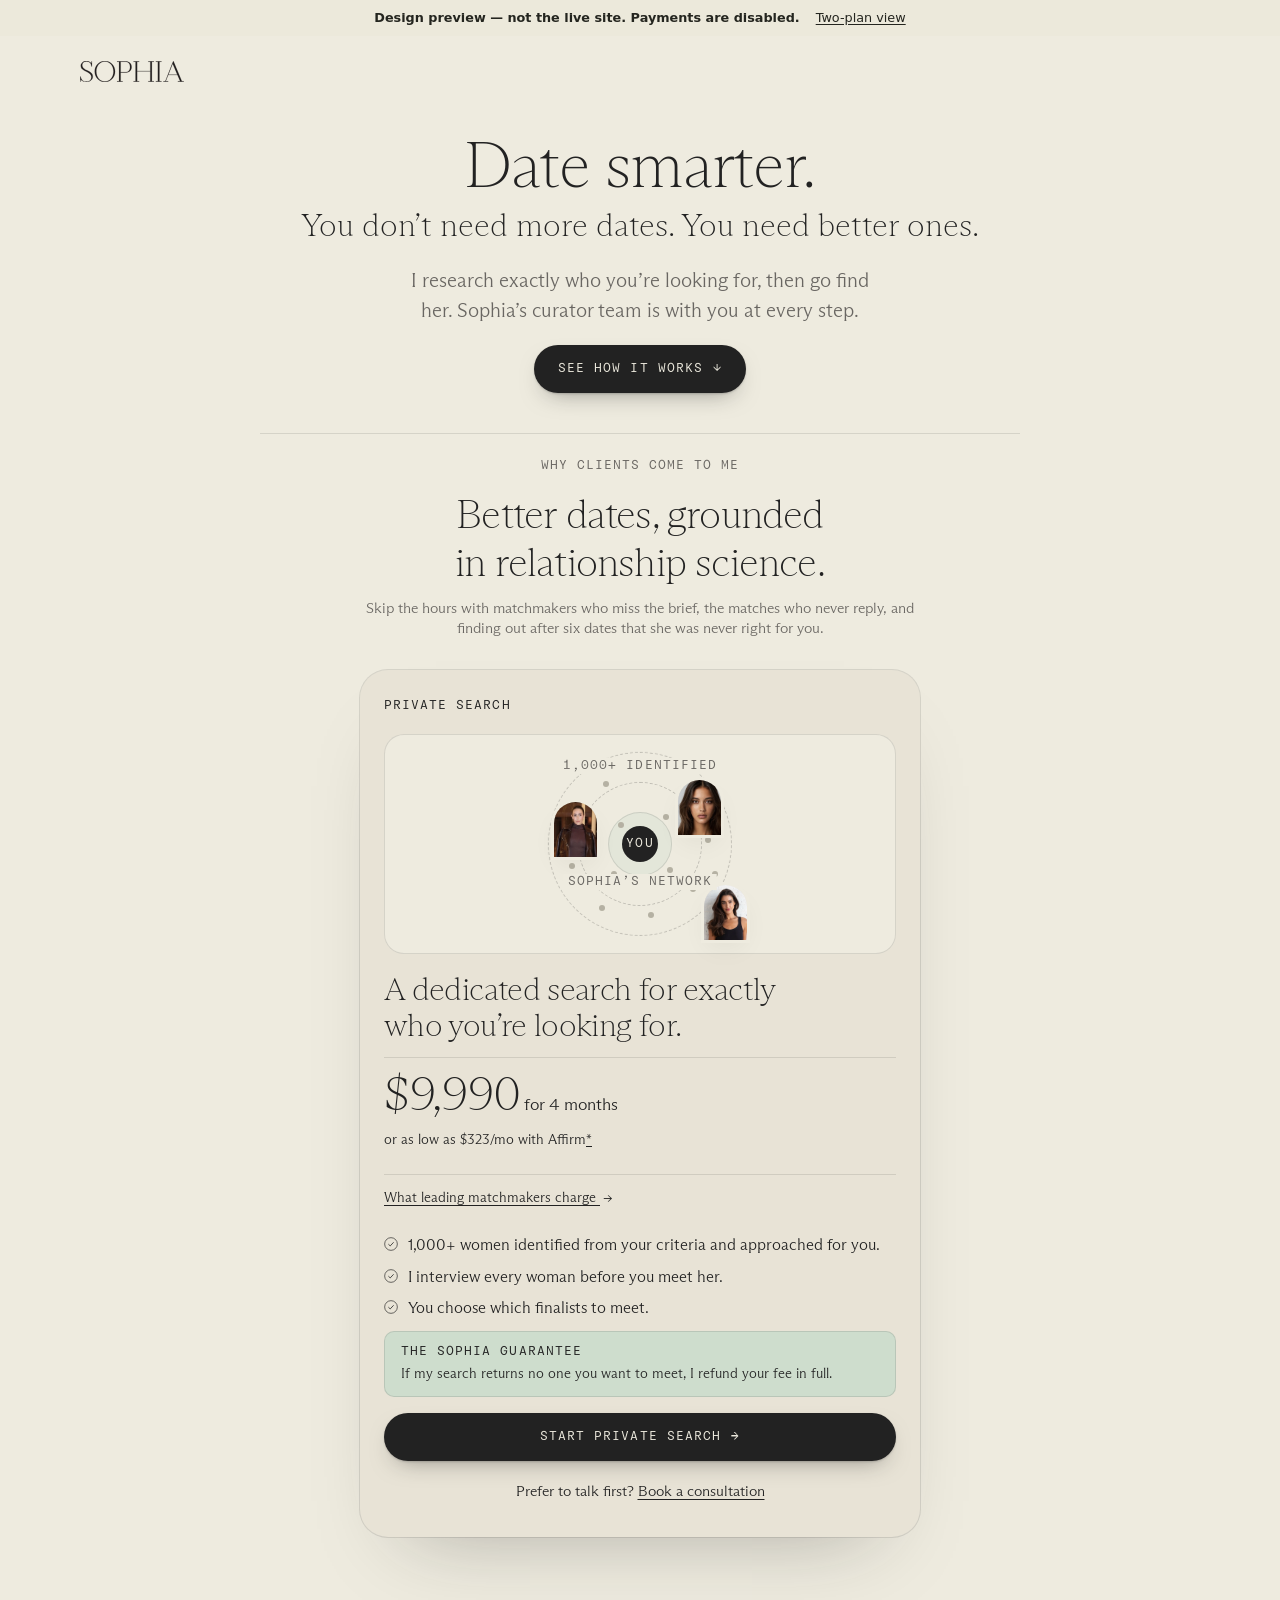
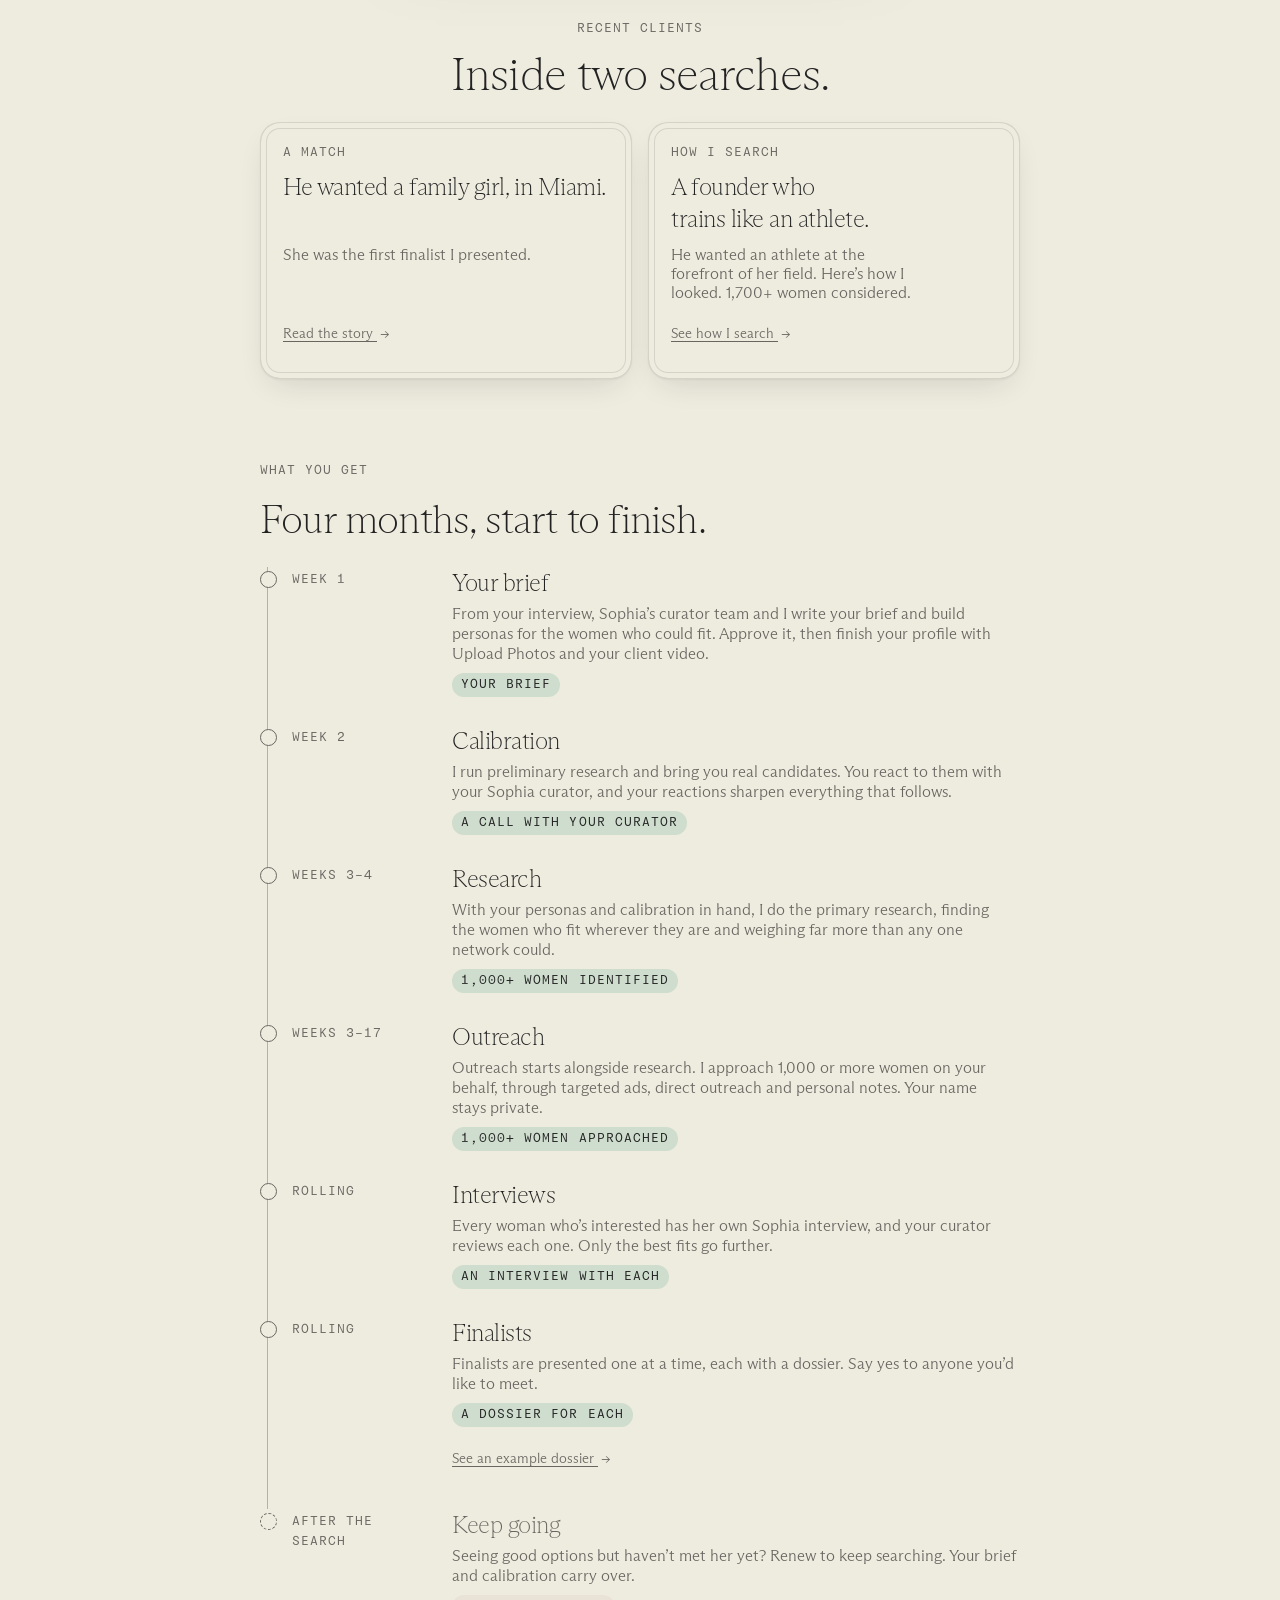
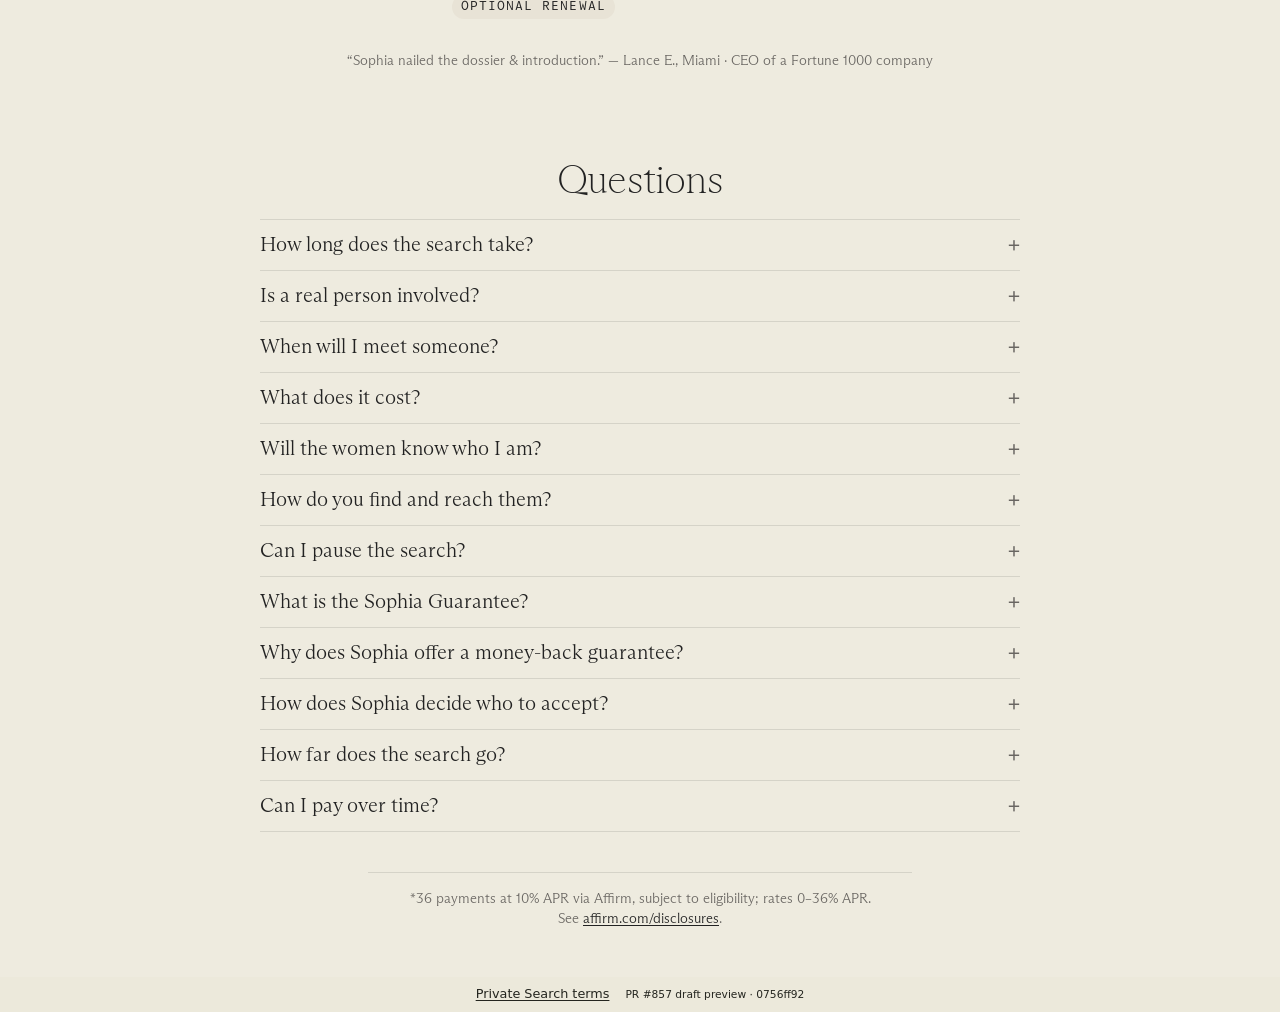
==== plans/index.html @ e88b47f6 "Update design preview to 0756ff92. Not the live site." ====
<!doctype html>
<html lang="en">
<head>
<meta charset="utf-8">
<meta name="viewport" content="width=device-width, initial-scale=1">
<meta name="robots" content="noindex, nofollow">
<title>Sophia Plans · Design Preview</title>
<link rel="icon" href="../assets/plans/sophia-wordmark.svg" type="image/svg+xml">
<link rel="stylesheet" href="../preview.css">
<script type="module" src="../preview.js"></script>
</head>
<body><div id="root" data-prefix="../" data-route="plans"><link rel="preload" as="image" href="../assets/plans/sophia-wordmark.svg" fetchPriority="high"/><link rel="preload" as="image" href="../assets/plans/overhaul/josephine.webp" imageSizes="56px"/><link rel="preload" as="image" href="../assets/plans/overhaul/kristina.webp" imageSizes="56px"/><link rel="preload" as="image" href="../assets/plans/overhaul/alyssa.webp" imageSizes="56px"/><aside class="preview-banner"><strong>Design preview — not the live site. Payments are disabled.</strong><a href="../two/">Two-plan view</a></aside><main class="Wt i  " data-plans-overhaul="true" data-plans-version="search_only_v1"><header class="Ke"><img alt="Sophia" width="104" height="21" src="../assets/plans/sophia-wordmark.svg" fetchPriority="high"/></header><section id="top" class="m"><h1>Date smarter.</h1><p class="Le">You don’t need more dates. You need better ones.</p><p class="Oe">I research exactly who you’re looking for, then go find her. Sophia’s curator team is with you at every step.</p><a class="I za" href="#how">See how it works<!-- --> <span aria-hidden="true">↓</span></a></section><section id="why" class="Ft" aria-labelledby="why-title"><p class="y">Why clients come to me</p><h2 id="why-title">Better dates, grounded in relationship science.</h2><p class="ka">Skip the hours with matchmakers who miss the brief, the matches who never reply, and finding out after six dates that she was never right for you.</p></section><section id="plans" class="Pe " aria-label="Plans"><div class="Fa"><article id="private-search" class="G Aa" aria-labelledby="search-heading"><div class="Ba"><p class="Xe" id="search-title">Private Search</p></div><div class="Ct Ve"><div class="Xi s" aria-hidden="true"><span class="Ji Wi"></span><span class="Ji ct"></span><span class="Ji Y"></span><span class="mt" style="left:74%;top:24%;--i:0"></span><span class="mt" style="left:86%;top:48%;--i:1"></span><span class="mt" style="left:78%;top:74%;--i:2"></span><span class="mt" style="left:56%;top:88%;--i:3"></span><span class="mt" style="left:30%;top:84%;--i:4"></span><span class="mt" style="left:14%;top:62%;--i:5"></span><span class="mt" style="left:16%;top:34%;--i:6"></span><span class="mt" style="left:32%;top:18%;--i:7"></span><span class="mt" style="left:64%;top:36%;--i:8"></span><span class="mt" style="left:66%;top:64%;--i:9"></span><span class="mt" style="left:36%;top:66%;--i:10"></span><span class="mt" style="left:40%;top:40%;--i:11"></span><span class="mt" style="left:92%;top:30%;--i:12"></span><span class="mt" style="left:8%;top:46%;--i:13"></span><span class="mt" style="left:90%;top:66%;--i:14"></span><span class="ee ft Yi"><img loading="eager" alt="" sizes="56px" style="position:absolute;inset:0;width:100%;height:100%;color:transparent" src="../assets/plans/overhaul/josephine.webp"/></span><span class="ee ft Ii"><img loading="eager" alt="" sizes="56px" style="position:absolute;inset:0;width:100%;height:100%;color:transparent" src="../assets/plans/overhaul/kristina.webp"/></span><span class="ee ft Ki"><img loading="eager" alt="" sizes="56px" style="position:absolute;inset:0;width:100%;height:100%;color:transparent" src="../assets/plans/overhaul/alyssa.webp"/></span><span class="te">You</span><span class="_t Li">Sophia’s network</span><span class="_t Oi">1,000<!-- -->+ identified</span></div></div><h2 id="search-heading" class="Ze">A dedicated search for exactly who you’re looking for.</h2><div class="R"><p><b>$9,990</b> <span>for <!-- -->4<!-- --> months</span></p><p class="Q">or as low as <!-- -->$323<!-- -->/mo with Affirm<a href="#financing-footnote" aria-label="Financing disclosure">*</a></p></div><button type="button" class="O" aria-haspopup="dialog">What leading matchmakers charge<!-- --> <span aria-hidden="true">→</span></button><ul class="M"><li><svg class="fi " viewBox="0 0 16 16" aria-hidden="true"><circle cx="8" cy="8" r="7.25" fill="none" stroke="currentColor" stroke-width="0.75"></circle><path d="M5 8.2 7.1 10.2 11 6" fill="none" stroke="currentColor" stroke-width="0.9"></path></svg><span>1,000<!-- -->+ women identified from your criteria and approached for you.</span></li><li><svg class="fi " viewBox="0 0 16 16" aria-hidden="true"><circle cx="8" cy="8" r="7.25" fill="none" stroke="currentColor" stroke-width="0.75"></circle><path d="M5 8.2 7.1 10.2 11 6" fill="none" stroke="currentColor" stroke-width="0.9"></path></svg><span>I interview every woman before you meet her.</span></li><li><svg class="fi " viewBox="0 0 16 16" aria-hidden="true"><circle cx="8" cy="8" r="7.25" fill="none" stroke="currentColor" stroke-width="0.75"></circle><path d="M5 8.2 7.1 10.2 11 6" fill="none" stroke="currentColor" stroke-width="0.9"></path></svg><span>You choose which finalists to meet.</span></li></ul><div class="Sa"><p class="Je">The Sophia Guarantee</p><p>If my search returns no one you want to meet, I refund your fee in full.</p></div><div class="Ta"><button id="private-search-buy" type="button" class="I">Start Private Search <span aria-hidden="true">→</span></button><button id="private-search-consultation" type="button" class="At">Prefer to talk first? <u>Book a consultation</u></button></div></article></div></section><section id="proof" class="w" aria-labelledby="proof-title"><p class="y">Recent clients</p><h2 id="proof-title">Inside two searches.</h2><div class="ei"><article class="z"><p class="y">A match</p><h3>He wanted a family girl, in Miami.</h3><p>She was the first finalist I presented.</p><button type="button" class="O" aria-haspopup="dialog">Read the story<!-- --> <span aria-hidden="true">→</span></button></article><article class="z"><p class="y">How I search</p><h3>A founder who trains like an athlete.</h3><p>He wanted an athlete at the forefront of her field. Here’s how I looked. 1,700+ women considered.</p><button type="button" class="O" aria-haspopup="dialog">See how I search<!-- --> <span aria-hidden="true">→</span></button></article></div></section><section id="how" class="ti" aria-labelledby="how-title"><p class="y">What you get</p><h2 id="how-title">Four months, start to finish.</h2><ol class="r" role="list"><li><span class="Ie">Week 1</span><div><h3>Your brief</h3><p>From your interview, Sophia’s curator team and I write your brief and build personas for the women who could fit. Approve it, then finish your profile with Upload Photos and your client video.</p><span class="Dt">Your brief</span></div></li><li><span class="Ie">Week 2</span><div><h3>Calibration</h3><p>I run preliminary research and bring you real candidates. You react to them with your Sophia curator, and your reactions sharpen everything that follows.</p><span class="Dt">A call with your curator</span></div></li><li><span class="Ie">Weeks 3–4</span><div><h3>Research</h3><p>With your personas and calibration in hand, I do the primary research, finding the women who fit wherever they are and weighing far more than any one network could.</p><span class="Dt">1,000+ women identified</span></div></li><li><span class="Ie">Weeks 3–17</span><div><h3>Outreach</h3><p>Outreach starts alongside research. I approach 1,000 or more women on your behalf, through targeted ads, direct outreach and personal notes. Your name stays private.</p><span class="Dt">1,000+ women approached</span></div></li><li><span class="Ie">Rolling</span><div><h3>Interviews</h3><p>Every woman who’s interested has her own Sophia interview, and your curator reviews each one. Only the best fits go further.</p><span class="Dt">An interview with each</span></div></li><li><span class="Ie">Rolling</span><div><h3>Finalists</h3><p>Finalists are presented one at a time, each with a dossier. Say yes to anyone you’d like to meet.</p><span class="Dt">A dossier for each</span><button type="button" class="O Ma" aria-haspopup="dialog">See an example dossier<!-- --> <span aria-hidden="true">→</span></button></div></li><li class="St"><span class="Ie">After the search</span><div><h3>Keep going</h3><p>Seeing good options but haven’t met her yet? Renew to keep searching. Your brief and calibration carry over.</p><span class="Dt">Optional renewal</span></div></li></ol></section><p class="Ga">“Sophia nailed the dossier &amp; introduction.” — Lance E., Miami · CEO of a Fortune 1000 company</p><section class="Bt" aria-labelledby="faq-title"><h2 id="faq-title">Questions</h2><div><details class="f"><summary>How long does the search take?</summary><p>Four months from the day you’re charged. Outreach starts in your third week. Seeing good options when it ends? Renew to keep searching.</p></details><details class="f"><summary>Is a real person involved?</summary><p>Yes. Sophia’s curator team reviews your interview, shapes your brief with you and meets you to calibrate. I do the research and outreach, and your curator reviews every woman before she reaches you.</p></details><details class="f"><summary>When will I meet someone?</summary><p>As soon as a woman says yes and passes my interview. I won’t promise a date, but I will promise the work: 1,000 or more women approached on your behalf.</p></details><details class="f"><summary>What does it cost?</summary><p>$9,990 for four months, once. No subscription. Or pay over time with Affirm, as low as $323/mo.*</p></details><details class="f"><summary>Will the women know who I am?</summary><p>Not at first. I describe you without your name, and share your profile only with women I’ve interviewed.</p></details><details class="f"><summary>How do you find and reach them?</summary><p>I identify 1,000+ women who fit your brief, wherever they are, then reach them through targeted ads, direct outreach and personal notes. Your name stays private during outreach.</p></details><details class="f"><summary>Can I pause the search?</summary><p>Yes, once, for up to four weeks after outreach begins, say if you start seeing someone I’ve presented. Your clock stops, and the search resumes when the pause ends, or sooner if you ask, so the women I’ve found don’t go cold.</p></details><details class="f"><summary>What is the Sophia Guarantee?</summary><p>If my search returns no one you want to meet, I refund your fee in full. It’s decided when the search ends.</p></details><details class="f"><summary>Why does Sophia offer a money-back guarantee?</summary><p>I’m not aware of another matchmaker that offers one. I want my incentives to match yours, so I’m betting on my own work.</p></details><details class="f"><summary>How does Sophia decide who to accept?</summary><p>Sophia’s membership team accepts you when they believe I can succeed for you. With the guarantee, I’m betting on it. If your search looks harder than four months allows, I may ask for a consultation to revise the scope: more time and budget, or relaxing a few filters once you’ve seen the tradeoffs.</p></details><details class="f"><summary>How far does the search go?</summary><p>As far as it takes. For one client, a founder who trains like an athlete, I considered more than 1,700 women against his brief.</p></details><details class="f"><summary>Can I pay over time?</summary><p>Yes. As low as $323/mo with Affirm, subject to approval.* You’ll see your options at checkout.</p></details></div></section><p id="financing-footnote" class="q">*<!-- -->36 payments at 10% APR via Affirm, subject to eligibility; rates 0–36% APR. See<!-- --> <a href="https://www.affirm.com/disclosures" target="_blank" rel="noopener">affirm.com/disclosures</a>.</p></main><footer class="preview-footer"><a href="../terms/#private-search">Private Search terms</a><small>PR #857 draft preview · <!-- -->0756ff92</small></footer></div></body>
</html>
---- preview.css ----
.Wt{--paper: #eeebdf;--black: #222222;--stone: #e8e3d6;--gravel: #b5b1a3;--graphite: #696662;--clay: #e3d6d3;--jade: #ceddcd;--marble: #d6dbe0;--plans-label-size: var(--text-caption-md-size);--plans-label-tracking: .08em;--card: var(--stone);--hair: color-mix(in srgb, var(--black) 12%, transparent);--hair-strong: color-mix(in srgb, var(--black) 22%, transparent);--positive: var(--black);--display: "ABC Arizona Text Sophia", "Cormorant Garamond Sophia", Georgia, serif;--body: "ABC Arizona Flare Sophia", "Cormorant Garamond Sophia", Georgia, serif;--mono: "Hypertext Mono Sophia", "Courier New", monospace;--ease: cubic-bezier(.22, 1, .36, 1);--lift: 0 1px 2px color-mix(in srgb, var(--black) 5%, transparent), 0 12px 32px -12px color-mix(in srgb, var(--black) 16%, transparent)}.mi,.Yt,.it,.It,.Kt,.at,.Lt,.rt,.J,.Ot,.Pt,.Qt,.l,.Vt,.Zt,._t,.te,.ot span,.D i,.S i{font-size:var(--plans-label-size);font-family:var(--mono);font-weight:400;text-transform:uppercase;letter-spacing:var(--plans-label-tracking)}.fi{width:14px;height:14px;flex:none}.ee{position:relative;display:block;overflow:hidden;background:var(--stone)}.ee img{object-fit:cover;object-position:50% 30%}.bi{display:flex;justify-content:center}.ie{width:64px;height:84px;border-radius:999px 999px 6px 6px;margin-left:-10px;box-shadow:0 0 0 3px var(--paper)}.ie:first-child{margin-left:0}.Yt{display:inline-flex;align-items:center;gap:6px;line-height:1;padding:6px 10px 6px 8px;border-radius:999px;color:var(--positive);background:var(--paper);box-shadow:0 0 0 1px var(--hair-strong);white-space:nowrap}.vi{margin:0}.ui{display:flex;align-items:baseline;justify-content:space-between;gap:12px;margin-bottom:16px}.it{color:var(--black);display:inline-flex;align-items:center;gap:8px}.it:before{content:"";width:6px;height:6px;border-radius:50%;background:var(--positive)}.It{color:var(--graphite)}.ae{display:grid;grid-template-columns:repeat(3,1fr);gap:12px}.yi{position:relative;text-align:center}.wi{width:100%;aspect-ratio:3 / 4;border-radius:999px 999px 8px 8px}.zi{position:relative;display:block}.re{position:absolute;left:50%;transform:translate(-50%);bottom:10px}.nt{font-family:var(--display);font-weight:200;font-size:17px;margin-top:12px}.Kt{color:var(--graphite);margin-top:4px}.oe .nt{font-size:15px;margin-top:10px}.oe .ae{gap:10px}.D{position:relative;width:var(--size);height:var(--size);flex:none;display:grid;place-items:center}.D svg{position:absolute;inset:0;transform:rotate(-90deg)}.ki{fill:none;stroke:var(--hair);stroke-width:1.5;stroke-dasharray:2 3}.Ui{fill:none;stroke:var(--black);stroke-width:1.5;stroke-linecap:round}.D b{font-family:var(--display);font-weight:300;font-size:15px;line-height:1}.D i{position:absolute;top:100%;margin-top:6px;font-style:normal;color:var(--black);white-space:nowrap}.ne{display:grid;grid-template-columns:20px 56px 1fr auto;align-items:center;gap:14px;padding:12px 16px 12px 12px;border-radius:14px;background:var(--card);box-shadow:0 0 0 1px var(--hair);transition:box-shadow .3s var(--ease),transform .3s var(--ease)}.Fi{box-shadow:0 0 0 1px var(--black),var(--lift)}.Ci{opacity:.5}.at{color:var(--black)}.pe{width:56px;height:70px;border-radius:999px 999px 6px 6px}.Ai{min-width:0}.Bi{font-family:var(--display);font-weight:300;font-size:17px;line-height:1.2}.Di{font-size:var(--text-body-size);color:var(--black);margin-top:2px;white-space:nowrap;overflow:hidden;text-overflow:ellipsis}.pt{display:flex;flex-wrap:wrap;gap:6px;margin-top:8px}.pt span{font-family:var(--mono);font-size:var(--plans-label-size);text-transform:uppercase;letter-spacing:var(--plans-label-tracking);padding:4px 8px;border-radius:999px;background:var(--jade);color:var(--black)}.le{background:var(--card);border-radius:20px;padding:24px;box-shadow:0 0 0 1px var(--hair),var(--lift);text-align:left}.lt{display:grid;grid-template-columns:88px 1fr auto;gap:18px;align-items:center;padding-bottom:20px;border-bottom:1px solid var(--hair)}.st{width:88px;height:112px;border-radius:999px 999px 8px 8px}.Lt{color:var(--black)}.se{font-family:var(--display);font-weight:200;font-size:28px;line-height:1.1;margin-top:6px}.Si{font-size:var(--text-body-size);color:var(--black);margin-top:4px}.Ot{margin-top:10px}.S{width:96px;height:96px;border-radius:50%;border:1px dashed var(--hair-strong);display:grid;place-items:center;text-align:center;padding:10px}.S i{font-style:normal;line-height:1.4}.h{display:grid;grid-template-columns:repeat(3,1fr);gap:20px;padding-top:20px}.rt{color:var(--black);display:flex;align-items:center;gap:8px;margin-bottom:12px}.rt span{width:7px;height:7px;border-radius:50%;flex:none}.Ti{background:var(--positive)}.ji{background:var(--graphite)}.Ei{border:1px solid var(--graphite)}.h ul{display:grid;gap:12px}.h li{font-size:var(--text-body-size);line-height:1.45;color:var(--black)}.h li b{display:block;font-weight:400;color:var(--black)}.xe{display:flex;align-items:center;justify-content:space-between;gap:16px;margin-top:20px;padding-top:20px;border-top:1px solid var(--hair)}.ot{font-family:var(--display);font-weight:300;font-size:17px;line-height:1.35}.ot span{display:block;color:var(--black);margin-bottom:4px}.J{flex:none;padding:14px 20px;border-radius:999px;background:var(--black);color:var(--paper)}.J em{font-style:normal;opacity:.7}.b{padding:20px;box-shadow:0 0 0 1px var(--hair)}.b .lt{grid-template-columns:64px 1fr auto;gap:14px;padding-bottom:16px}.b .st{width:64px;height:82px}.b .se{font-size:22px}.b .S{width:88px;height:88px}.b .h{gap:14px;padding-top:16px}.Mi{margin:0;border-radius:24px;background:var(--stone);overflow:hidden;box-shadow:0 0 0 1px var(--hair),0 30px 60px -30px color-mix(in srgb,var(--black) 30%,transparent)}.xt{display:grid;grid-template-columns:auto 1fr auto;align-items:baseline;gap:16px;padding:18px 24px;border-bottom:1px solid var(--hair);background:var(--paper)}.Pt{font-family:var(--display);font-weight:300;font-size:20px;text-transform:none;letter-spacing:-.01em}.Qt{color:var(--graphite)}.l{display:flex;gap:16px;color:var(--graphite)}.l span+span:before{content:"\b7";margin-right:16px}.dt{position:relative;display:grid;grid-template-columns:minmax(0,.95fr) minmax(0,1.25fr);gap:48px;padding:28px}.Gi{display:grid;gap:10px;align-content:start}.gt{display:block;width:100%;text-align:left;font:inherit;color:inherit;background:none;border:0;padding:0;cursor:pointer;border-radius:14px}.gt:hover>div:not([class*=chemActive]){box-shadow:0 0 0 1px var(--hair-strong);transform:translate(2px)}.gt:focus-visible{outline:2px solid var(--black);outline-offset:2px}.T{position:relative;animation:W .5s var(--ease) both}.T:before{content:"";position:absolute;top:-28px;bottom:-28px;left:-24px;width:1px;background:linear-gradient(transparent,var(--hair-strong) 10%,var(--hair-strong) 90%,transparent);box-shadow:-12px 0 28px 2px color-mix(in srgb,var(--black) 5%,transparent)}@keyframes W{0%{opacity:0;transform:translate(10px)}}.Ri{display:inline-block;margin-top:10px;font-family:var(--mono);font-size:var(--plans-label-size);text-transform:uppercase;letter-spacing:var(--plans-label-tracking);padding:6px 10px;border-radius:999px;box-shadow:0 0 0 1px var(--hair-strong)}.ht{display:none}.qi{font-size:var(--text-body-size);color:var(--black);padding:6px 4px 0}.T{display:grid;gap:16px;align-content:start}.Ni{display:flex;align-items:center;gap:16px;flex-wrap:wrap}.Vt{padding:14px 20px;border-radius:999px;background:var(--black);color:var(--paper)}.Hi{font-size:var(--text-body-size);color:var(--black)}.Xi{position:relative;width:100%;aspect-ratio:1;max-width:360px;margin:0 auto}.Ji{position:absolute;border-radius:50%;border:1px dashed var(--hair-strong);left:50%;top:50%;transform:translate(-50%,-50%)}.Wi{width:34%;height:34%;background:color-mix(in srgb,var(--jade) 35%,transparent);border-style:solid;border-color:var(--hair)}.ct{width:66%;height:66%}.Y{width:98%;height:98%}.mt{position:absolute;width:6px;height:6px;margin:-3px 0 0 -3px;border-radius:50%;background:var(--gravel)}.ft{position:absolute;width:min(23%,44px);height:auto;aspect-ratio:44 / 56;border-radius:999px 999px 6px 6px;box-shadow:0 0 0 3px var(--paper),var(--lift)}.Yi{left:70%;top:16%}.Ii{left:4%;top:28%}.Ki{left:84%;top:72%}.te{position:absolute;left:50%;top:50%;transform:translate(-50%,-50%);width:clamp(36px,15%,56px);aspect-ratio:1;border-radius:50%;display:grid;place-items:center;background:var(--black);color:var(--paper)}._t{position:absolute;color:var(--graphite);left:50%;transform:translate(-50%);white-space:nowrap}.Li{top:66%;background:var(--paper);padding:0 4px}.Oi{top:calc(1% + 6px);background:var(--paper);padding:0 6px}.s .ct,.s .Y{animation:de 1.6s var(--ease) both}.s .Y{animation-delay:.3s}.s .mt{animation:bt .6s var(--ease) both;animation-delay:calc(.5s + var(--i) * 70ms)}.s .ft{animation:bt .8s var(--ease) both;animation-delay:1.8s}@keyframes de{0%{opacity:0;transform:translate(-50%,-50%) scale(.6)}}@keyframes bt{0%{opacity:0;transform:scale(.2)}}.c{display:grid;grid-template-columns:repeat(4,1fr);gap:24px;position:relative}.c:before{content:"";position:absolute;left:6px;right:0;top:6px;border-top:1px dashed var(--hair-strong)}.c li{position:relative}.vt{display:block;width:13px;height:13px;border-radius:50%;background:var(--paper);box-shadow:inset 0 0 0 1px var(--black);margin-bottom:20px;position:relative}.c li:last-child .vt{background:var(--positive);box-shadow:0 0 0 4px var(--jade)}.Zt{color:var(--graphite)}.c h4{font-family:var(--display);font-weight:200;font-size:24px;margin:8px 0;letter-spacing:-.01em}.Pi{font-size:15px;line-height:1.5;color:var(--graphite)}@container Qi (max-width: 540px){.dt{grid-template-columns:1fr;padding:16px;gap:20px}.T{display:none}.ht{display:grid;gap:14px;margin:10px 0 8px;animation:W .5s var(--ease) both}.xt{grid-template-columns:1fr auto;padding:16px}.l{grid-column:1 / -1;flex-wrap:wrap;gap:4px 12px}.l span+span:before{margin-right:12px}.h{grid-template-columns:1fr;gap:18px}}@media(max-width:900px){.dt{grid-template-columns:1fr;padding:16px;gap:20px}.T{display:none}.ht{display:grid;gap:14px;margin:10px 0 8px;animation:W .5s var(--ease) both}.xt{grid-template-columns:1fr auto;padding:16px}.l{grid-column:1 / -1;flex-wrap:wrap;gap:4px 12px}.l span+span:before{margin-right:12px}.h{grid-template-columns:1fr;gap:18px}.c{grid-template-columns:1fr;gap:28px;padding-left:32px}.c:before{inset:6px auto 0 6px;border-top:0;border-left:1px dashed var(--hair-strong)}.vt{position:absolute;left:-32px;top:0;margin:0}}@media(max-width:600px){.Wt{--plans-label-size: var(--text-caption-size)}}@media(max-width:480px){.le{padding:18px}.lt{grid-template-columns:72px 1fr}.st{width:72px;height:92px}.S{display:none}.xe{flex-direction:column;align-items:stretch;text-align:left}.J{text-align:center}.ne{grid-template-columns:48px 1fr auto;gap:12px;padding:10px 12px 10px 10px}.at{display:none}.pe{width:48px;height:60px}.nt{font-size:var(--text-body-size)}.re{padding:5px 6px;bottom:8px}.pt span+span{display:none}.l span+span:before{content:none}.l{gap:4px 14px}}@media(prefers-reduced-motion:reduce){.s .ct,.s .Y,.s .mt,.s .ft{animation:none}}.g{position:fixed;inset:0;z-index:80;background:var(--paper);color:var(--black);font-family:var(--body);font-weight:300;-webkit-font-smoothing:antialiased;display:grid;grid-template-rows:auto 1fr auto;overflow:hidden;animation:ge .5s var(--ease) both}.g:before{content:"";position:absolute;inset:0;pointer-events:none;background:radial-gradient(ellipse 70% 60% at 50% 45%,var(--paper),transparent 70%)}.g :where(h2,p){margin:0}.g :where(ol,ul){margin:0;padding:0;list-style:none}.g :where(button){font:inherit;color:inherit;background:none;border:0;padding:0;cursor:pointer}.g button:focus-visible{outline:2px solid var(--black);outline-offset:3px}.Vi{animation:he .6s var(--ease) both}@keyframes ge{0%{opacity:0}}@keyframes he{to{opacity:0;transform:scale(1.02)}}.ce,.me,.fe,.ut b,.v i,.yt,.be,.ve,.wt b,.t span,.ue,.x b,.ye,.j button,.we{font-family:var(--mono);font-weight:400;text-transform:uppercase;letter-spacing:.06em}.ze{position:relative;z-index:3;padding:20px 32px 0;max-width:1200px;width:100%;margin:0 auto}.Zi{display:grid;grid-template-columns:repeat(9,1fr);gap:6px}.ke{height:2px;background:var(--hair);border-radius:2px;overflow:hidden}.ke i{display:block;height:100%;width:0;background:var(--black)}._i{width:100%!important}.ta{animation:Ue var(--d) linear both;animation-play-state:var(--state)}@keyframes Ue{to{width:100%}}.ea{display:flex;justify-content:space-between;align-items:center;margin-top:16px}.me{font-size:10px;color:var(--graphite)}.ia{display:flex;gap:8px;align-items:center}.we{width:44px;height:44px;border-radius:50%;font-size:9px;box-shadow:0 0 0 1px var(--hair)}.fe{font-size:10px;height:44px;padding:0 16px;border-radius:999px;background:var(--stone);box-shadow:inset 0 0 0 1px var(--paper),0 0 0 1px var(--hair)}.aa{position:absolute;top:96px;bottom:120px;width:22%;z-index:1}.ra{left:0}.oa{right:0}.zt{position:relative;z-index:2;display:flex;flex-direction:column;align-items:center;justify-content:center;gap:32px;padding:16px 32px;min-height:0;pointer-events:none;animation:n .7s var(--ease) both}.zt button{pointer-events:auto}@keyframes n{0%{opacity:0;transform:translateY(12px)}}.u{text-align:center;max-width:860px}.u h2{text-wrap:balance;font-family:var(--display);font-weight:200;font-size:52px;line-height:1.06;letter-spacing:-.02em}.u h2 small{font-size:.45em;color:var(--graphite);letter-spacing:0}.ce{font-size:11px;color:var(--graphite);margin-bottom:16px!important}.ut{position:relative;z-index:2;text-align:center;max-width:760px;margin:0 auto 40px!important;padding:0 32px;font-family:var(--display);font-weight:300;font-size:20px;line-height:1.45;color:var(--graphite);animation:n .7s var(--ease) .2s both}.na{display:flex;flex-direction:column;align-items:center;gap:28px}.Fe{width:200px;height:200px;object-fit:contain;animation:Ce 4s ease-in-out infinite}.pa{width:120px;height:120px}@keyframes Ce{50%{transform:scale(1.04)}}.la{position:relative;width:min(960px,100%)}.E{position:absolute;left:0;right:0;bottom:64px;height:120px;width:100%;overflow:visible}.E path{fill:none;stroke:var(--hair-strong);stroke-width:1;stroke-dasharray:4 5;vector-effect:non-scaling-stroke;animation:Ae 1.2s var(--ease) both;animation-delay:calc(.3s + var(--i) * .12s)}.E .sa{stroke:var(--positive);stroke-dasharray:none;animation:none}.E .xa{opacity:.25;animation:none}@keyframes Ae{0%{opacity:0}}.Be{display:grid;grid-template-columns:repeat(5,1fr);gap:20px;margin-bottom:128px}.da{text-align:center;animation:n .8s var(--ease) both;animation-delay:calc(var(--i) * 90ms);transition:opacity .6s var(--ease),filter .6s var(--ease)}.ga{opacity:.28;filter:grayscale(1)}.ha{position:relative;display:block}.ca{width:100%;aspect-ratio:3 / 4;border-radius:999px 999px 10px 10px;box-shadow:var(--lift)}.De{position:absolute;left:50%;bottom:12px;transform:translate(-50%);animation:Se .6s var(--ease) both;animation-delay:.3s}@keyframes Se{0%{opacity:0;transform:translate(-50%,8px) scale(.9)}}.yt{font-size:10px;color:var(--graphite);margin-top:10px!important}.v{position:absolute;left:50%;bottom:0;transform:translate(-50%);display:flex;align-items:center;gap:12px;padding:10px 20px 10px 10px;border-radius:999px;background:var(--card);box-shadow:0 0 0 1px var(--hair),var(--lift)}.Te{width:40px;height:40px;border-radius:50%;background:var(--black);color:var(--paper);display:grid;place-items:center;font-family:var(--display);font-size:18px}.v b{display:block;font-family:var(--display);font-weight:300;font-size:16px}.v i{display:block;font-style:normal;font-size:9px;color:var(--graphite);margin-top:2px}.je{width:min(820px,100%);animation:n .9s var(--ease) .2s both}.Ee{width:min(1040px,100%);animation:n .9s var(--ease) .2s both}.ma{width:min(460px,100%);background:var(--card);border-radius:24px;padding:20px;box-shadow:0 0 0 1px var(--hair),var(--lift);display:grid;gap:12px}.ve{display:flex;align-items:center;gap:10px;font-size:10px;color:var(--graphite);padding-bottom:12px;border-bottom:1px solid var(--hair)}.fa{width:32px;height:32px;border-radius:50%}.wt{font-size:16px;line-height:1.45;padding:12px 16px;border-radius:18px 18px 18px 6px;background:var(--stone);max-width:88%;animation:n .6s var(--ease) .5s both}.wt b{display:block;font-size:9px;color:var(--graphite);margin-bottom:4px}.ba{justify-self:end;border-radius:18px 18px 6px;background:var(--jade);animation-delay:1.6s}.be{font-size:10px;padding:8px 14px;border-radius:999px;box-shadow:0 0 0 1px var(--hair);color:var(--graphite)}.kt{display:flex;flex-direction:column;align-items:center;gap:36px}.kt .u h2{font-size:88px}.t{display:grid;grid-template-columns:repeat(3,220px);position:relative}.t:before{content:"";position:absolute;left:110px;right:110px;top:6px;border-top:1px dashed var(--hair-strong)}.t li{text-align:center;font-family:var(--display);font-weight:300;font-size:22px;position:relative;padding-top:28px;animation:n .6s var(--ease) both}.t li:nth-child(2){animation-delay:.4s}.t li:nth-child(3){animation-delay:.8s}.t li:before{content:"";position:absolute;left:50%;top:0;width:13px;height:13px;margin-left:-6px;border-radius:50%;background:var(--paper);box-shadow:inset 0 0 0 1px var(--black)}.t li:last-child:before{background:var(--positive);box-shadow:0 0 0 4px var(--jade)}.t span{display:block;font-size:10px;color:var(--graphite);margin-bottom:6px}.Me{font-family:var(--display);font-size:22px;padding:14px 24px;border-radius:999px;background:var(--jade);animation:n .6s var(--ease) 1.2s both}.ue{font-size:10px;color:var(--graphite)}.va{display:flex;flex-direction:column;align-items:center;gap:32px;width:min(980px,100%)}.Ge{display:grid;grid-template-columns:360px 1fr;gap:64px;align-items:center;width:100%}.Re{width:360px}.x{display:grid;gap:18px}.x li{display:grid;grid-template-columns:120px 1fr;align-items:baseline;gap:16px;padding-bottom:14px;border-bottom:1px solid var(--hair);animation:n .6s var(--ease) both;animation-delay:calc(.6s + var(--i) * .45s)}.x b{font-size:11px;font-weight:400}.x span{font-family:var(--display);font-size:22px}.x .ua{display:block;border:0;font-family:var(--mono);font-size:11px;text-transform:uppercase;letter-spacing:.06em;color:var(--graphite)}.j{display:flex;gap:12px}.j button{height:52px;padding:0 28px;border-radius:999px;font-size:11px;background:var(--black);color:var(--paper)}.j button+button{background:var(--stone);color:var(--black);box-shadow:inset 0 0 0 1px var(--paper),0 0 0 1px var(--hair-strong)}.ye{font-size:10px;color:var(--graphite)}.qe,.qe *{animation:none!important;transition:none!important}@media(max-width:900px){.ze{padding:14px 16px 0}.zt{padding:8px 16px;gap:20px;justify-content:center}.u h2{font-size:32px}.kt .u h2{font-size:60px}.ut{font-size:16px;margin-bottom:24px!important;padding:0 20px}.Be{grid-template-columns:repeat(5,1fr);gap:8px;margin-bottom:96px}.De{font-size:0;gap:0;padding:5px;bottom:6px}.yt{font-size:8px}.E{bottom:52px;height:80px}.v{padding:8px 14px 8px 8px}.Te{width:32px;height:32px;font-size:15px}.v b{font-size:14px}.Fe{width:140px;height:140px}.t{grid-template-columns:1fr;gap:20px}.t:before{display:none}.t li{padding-top:0;padding-left:0}.t li:before{display:none}.Me{font-size:17px;text-align:center;border-radius:18px}.Ge{grid-template-columns:1fr;gap:20px;justify-items:center}.Re{width:200px}.x{width:100%;gap:10px}.x li{grid-template-columns:96px 1fr;padding-bottom:8px}.x span{font-size:17px}.Ee{max-height:56vh;overflow:hidden;border-radius:24px;-webkit-mask-image:linear-gradient(var(--black) 80%,transparent);mask-image:linear-gradient(var(--black) 80%,transparent)}.je{max-height:58vh;overflow:hidden;-webkit-mask-image:linear-gradient(var(--black) 82%,transparent);mask-image:linear-gradient(var(--black) 82%,transparent)}.j{flex-direction:column;width:100%;max-width:320px}}@media(prefers-reduced-motion:reduce){.g *,.g{animation-duration:1ms!important}}.ya{animation:Ne .16s ease-out forwards}.wa{animation:He .16s ease-in forwards;pointer-events:none}@keyframes Ne{0%{opacity:0}to{opacity:1}}@keyframes He{0%{opacity:1}to{opacity:0}}.i{--max: 1120px;--gutter: 32px;--section-space: clamp(48px, 8vw, 84px);--section-title-size: var(--text-heading-lg-size);--section-title-line-height: var(--text-heading-lg-line-height);min-height:100vh;background:var(--paper);color:var(--black);font-family:var(--body);font-weight:300;-webkit-font-smoothing:antialiased;padding:0 var(--gutter) 48px}.i :where(h1,h2,h3,h4){font-family:var(--display);font-weight:200;letter-spacing:-.02em;margin:0;text-wrap:balance}.i :where(p,blockquote,.M li span){text-wrap:pretty}:where(.i) :where(p,figure,blockquote){margin:0}.i :where(button,a,summary):focus-visible{outline:2px solid var(--black);outline-offset:3px}:where(.i) :where(ol,ul){margin:0;padding:0;list-style:none}:where(.i) button{font:inherit;color:inherit;background:none;border:0;padding:0;cursor:pointer}.y,.Xe,.Je,.We,.I,.Ye,.Ut,.Ie{font-family:var(--mono);font-weight:400;text-transform:uppercase;font-size:var(--plans-label-size);letter-spacing:var(--plans-label-tracking)}.y{color:var(--graphite);margin-bottom:16px}.Ke{max-width:var(--max);margin:0 auto;height:72px;display:flex;align-items:center;justify-content:space-between}.Ut{display:inline-flex;align-items:center;gap:8px;padding:10px 16px;border-radius:999px;background:var(--stone);box-shadow:0 0 0 1px var(--hair);min-height:44px}.m{max-width:760px;margin:0 auto;padding:24px 0 40px;text-align:center}.m h1{font-size:64px;line-height:1.02}.m .Le{margin:8px auto 0;font:200 var(--text-heading-size)/var(--text-heading-line-height) var(--display);text-wrap:balance}.Oe{font-size:20px;line-height:1.5;color:var(--graphite);margin:20px auto 0;max-width:32em;text-wrap:balance}.m .za{width:auto;margin-top:20px;padding-inline:24px}.Ft{text-align:center;max-width:760px;margin:0 auto 32px;padding-top:24px;border-top:1px solid var(--hair)}.Ft h2{margin-inline:auto;max-width:28ch}.ka{max-width:64ch;margin:12px auto 0;color:var(--graphite);font-size:var(--text-body-size);line-height:var(--text-body-line-height)}.Ua{margin-bottom:14px;font-family:var(--display);font-size:var(--text-title-lg-size);line-height:var(--text-title-lg-line-height)}.Pe{max-width:var(--max);margin:0 auto}.Qe{display:grid;grid-template-columns:repeat(2,minmax(0,1fr));gap:24px}.Fa{max-width:560px;margin-inline:auto}.G{position:relative;display:flex;flex-direction:column;background:var(--card);border-radius:28px;padding:24px;box-shadow:0 0 0 1px var(--hair),0 40px 80px -48px color-mix(in srgb,var(--black) 35%,transparent)}.Ca .Aa{order:-1}.Ba{min-height:24px;display:flex;justify-content:space-between;align-items:center}.Xe{color:var(--black)}.Ct{margin:16px 0 18px;min-height:220px;border-radius:20px;background:var(--paper);padding:16px;box-shadow:inset 0 0 0 1px var(--hair);display:flex;flex-direction:column;justify-content:center}.Ct>figure{width:100%;max-width:340px;margin-inline:auto}.Ve>div{max-width:188px}.Ze{font-size:32px;line-height:1.12}._e{font-size:17px;line-height:1.5;margin-top:8px}.R{margin-top:14px;padding:12px 0;border-top:1px solid var(--hair);border-bottom:1px solid var(--hair)}.R>p:first-child{display:flex;flex-wrap:wrap;align-items:baseline;gap:4px}.R b{font-family:var(--display);font-weight:200;font-size:48px;line-height:1;letter-spacing:-.02em}.R>p:first-child span{font-size:17px}.We{margin-top:6px}.M{display:grid;gap:8px;margin-top:14px}.M li{display:grid;grid-template-columns:16px 1fr;gap:8px;font-size:16px;line-height:1.45}.M li svg{margin-top:4px;color:var(--positive)}.Da{margin-top:12px;font-size:var(--plans-support-size, var(--text-body-sm-size));line-height:var(--text-body-sm-line-height)}.Sa{margin-top:12px;padding:12px 16px;border:1px solid var(--hair);border-radius:10px;background:var(--jade);font-size:var(--plans-support-size, var(--text-body-sm-size));line-height:var(--text-body-sm-line-height)}.Je{margin-bottom:4px;line-height:var(--text-caption-line-height)}.Ta{margin-top:auto;padding-top:16px;display:grid;gap:8px;justify-items:center}.I{display:inline-flex;align-items:center;justify-content:center;gap:10px;width:100%;min-height:48px;padding:8px 16px;text-align:center;border-radius:999px;background:var(--black)!important;color:var(--paper)!important;text-decoration:none;transition:transform .4s var(--ease),box-shadow .4s var(--ease);box-shadow:0 1px 2px color-mix(in srgb,var(--black) 20%,transparent),0 10px 24px -12px color-mix(in srgb,var(--black) 50%,transparent)}.I:hover{transform:translateY(-1px)}.ja{background:var(--stone)!important;color:var(--black)!important;box-shadow:0 0 0 1px var(--hair-strong)}.Ye{color:var(--black);text-align:center;text-wrap:balance}.i .At{min-height:44px;padding-inline:8px;font-size:var(--text-body-size);color:var(--black)}.At u{color:var(--black);text-underline-offset:3px;text-decoration-thickness:1px}.K{width:100%;min-width:0}.L{container:Ea / inline-size;display:grid;grid-template-columns:minmax(0,1fr);gap:12px}.K .L>p{font-size:var(--plans-support-size, var(--text-body-sm-size));line-height:var(--text-body-sm-line-height)}.i .O{align-self:start;min-height:44px;min-width:44px;color:var(--graphite);font-size:var(--plans-support-size, var(--text-body-sm-size));text-align:left;text-decoration:underline;text-underline-offset:3px;text-decoration-thickness:1px}.i .G .O,.G .L>p,.G .K summary:after{color:var(--black)}.i .O:hover{color:var(--black)}.O span{display:inline-block;margin-inline-start:3px}.w,.ti,.Bt{max-width:760px;margin:var(--section-space) auto 0}.w{margin-top:max(var(--section-space),80px)}.Ft h2,.ti h2,.Bt h2{font-size:var(--section-title-size);line-height:var(--section-title-line-height)}.w{text-align:center}.w>.y{margin-bottom:12px}.w h2{font-size:46px;line-height:1.1;letter-spacing:-.02em}.Ma{display:block;width:fit-content;margin-top:10px}.ei{display:grid;align-items:stretch;grid-template-columns:repeat(auto-fit,minmax(min(100%,280px),1fr));gap:16px;margin-top:22px}.z{display:grid;grid-row:span 4;grid-template-rows:subgrid;row-gap:10px;padding:22px;text-align:start;border:1px solid var(--hair);border-radius:20px;background:var(--paper);box-shadow:inset 0 0 0 5px var(--paper),inset 0 0 0 6px var(--hair),var(--lift)}.z .y{margin:0}.Dt{display:inline-block;width:fit-content;padding:4px 9px;border-radius:999px;font:400 var(--plans-label-size)/var(--text-caption-line-height) var(--mono);text-transform:uppercase;letter-spacing:var(--plans-label-tracking)}.z h3,.r h3{font-size:var(--text-title-lg-size);line-height:var(--text-title-lg-line-height)}.z>p,.r p{color:var(--graphite)}.z>p:not(.y){text-wrap:balance}.r{margin-top:24px;padding-inline-start:7px}.r li{position:relative;display:grid;grid-template-columns:minmax(100px,1fr) minmax(0,4fr);gap:8px 18px;padding:0 0 28px 24px;border-inline-start:1px solid var(--gravel)}.r li:last-child{border-color:transparent;padding-bottom:0}.r li:before{content:"";position:absolute;inset-block-start:4px;inset-inline-start:-8px;width:15px;height:15px;border:1px solid var(--graphite);border-radius:50%;background:var(--paper)}.r .St:before{border-style:dashed}.St{color:var(--graphite)}.St .Dt{background:var(--stone);color:var(--black)}.Ie{padding-top:3px;line-height:var(--text-body-line-height);color:var(--graphite)}.r p{margin-top:5px;line-height:var(--text-body-line-height)}.Dt{margin-top:9px;background:var(--jade)}.Ga{max-width:760px;margin:32px auto 0;text-align:center;color:var(--graphite);font-size:var(--plans-support-size, var(--text-body-sm-size));line-height:var(--text-body-sm-line-height)}.Bt h2{text-align:center;margin-bottom:16px}.f{border-top:1px solid var(--hair)}.f:last-child{border-bottom:1px solid var(--hair)}.f summary{list-style:none;cursor:pointer;padding:12px 0;font-family:var(--display);font-weight:300;font-size:20px;display:flex;justify-content:space-between;align-items:baseline;gap:16px;min-height:44px;text-wrap:pretty}.K summary{font-size:var(--text-body-size)}.f summary::-webkit-details-marker{display:none}.f summary:after{content:"+";font-family:var(--mono);color:var(--graphite)}.f[open] summary:after{content:"\2013"}.f>p,.L>p{font-size:17px;line-height:1.55;color:var(--graphite);padding-bottom:20px;max-width:40em}.Ra{position:fixed;inset:0;z-index:60;background:color-mix(in srgb,var(--black) 28%,transparent);backdrop-filter:blur(14px);display:grid;place-items:center;padding:24px}.P{position:relative;width:min(560px,100%);max-height:calc(100dvh - 48px);overflow:auto;overscroll-behavior:contain;background:var(--paper);border-radius:28px;padding:40px;box-shadow:var(--lift)}.P h2{font-size:34px}.P p:not(.y){font-size:17px;line-height:1.5;color:var(--graphite);margin-top:12px}.qa{position:absolute;right:12px;top:8px;width:44px;height:44px;border-radius:50%;font-size:28px!important;color:var(--graphite)!important}.Na{margin-top:24px;height:280px;border-radius:16px;box-shadow:inset 0 0 0 1px var(--hair);display:grid;place-items:center;font-family:var(--mono);font-size:var(--plans-label-size);text-transform:uppercase;letter-spacing:var(--plans-label-tracking);color:var(--graphite)}.Tt *,.Tt *:before,.Tt *:after{animation:none!important;transition:none!important}@media(max-width:767px){.Pe{max-width:560px}.Qe{grid-template-columns:minmax(0,1fr);gap:16px}}@media(max-width:600px){.i{--gutter: 16px;--plans-support-size: var(--text-body-size);--section-title-size: var(--text-heading-size);--section-title-line-height: var(--text-heading-line-height);padding-bottom:32px}.Ke{height:60px}.Ut{padding:8px 12px}.m{padding:16px 0 28px}.m h1{font-size:40px}.m .Le{font-size:var(--text-title-lg-size);line-height:var(--text-title-lg-line-height)}.Oe{font-size:17px;margin-top:12px}.G{padding:16px;border-radius:24px}.Ct{min-height:184px;padding:12px}.Ve>div{max-width:160px}.Ze{font-size:27px}._e{font-size:16px}.R b{font-size:40px}.M li{font-size:15px}.P{padding:28px 20px}.w h2{font-size:38px;line-height:1.1}.r li,.ei{grid-template-columns:minmax(0,1fr)}.z{grid-row:auto;grid-template-rows:auto auto 1fr auto}.r li{gap:4px;padding-inline-start:20px}.r li:before{inset-block-start:5px}}.ii{min-height:0;--gutter: clamp(12px, 3vw, 32px)}.ii button:disabled{cursor:default;opacity:.55}.k{display:grid;gap:8px;min-width:0}.q{color:var(--graphite)}.Q{margin-top:8px;font-size:var(--plans-support-size, var(--text-body-sm-size));line-height:var(--text-body-sm-line-height)}.q{max-width:68ch;padding-block-start:16px;border-block-start:1px solid var(--hair);scroll-margin-block-start:16px;margin:clamp(24px,5vw,40px) auto 0;text-align:center;font-size:var(--plans-support-size, var(--text-body-sm-size));line-height:var(--text-body-sm-line-height)}.Q a,.q a{color:var(--black);text-decoration:underline;text-underline-offset:2px}.Q a{display:inline-block;min-width:44px;min-height:44px;align-content:center}.Q:has(a){margin-top:0}.q a{position:relative;white-space:nowrap}.q a:after{content:"";position:absolute;inset:50% 0 auto;height:44px;transform:translateY(-50%)}.k{width:100%;padding:16px;border:1px solid var(--hair);border-radius:16px}.Ha{background:var(--jade)}.Xa,.k[role=alert]{background:var(--clay)}.k .I{margin-top:4px}.k .At{justify-self:start;padding-inline:0}.k strong{color:var(--black);font-weight:var(--text-label-weight)}.ai{position:fixed;inset:0;z-index:100;display:grid;place-items:center;padding:24px;background:color-mix(in srgb,var(--black) 38%,transparent);backdrop-filter:blur(8px)}.a{--plans-dialog-support-size: var(--text-body-sm-size);--dialog-gutter: clamp(36px, 5vw, 56px);position:relative;box-sizing:border-box;width:min(100%,800px);display:grid;grid-template-rows:auto minmax(0,1fr);max-height:calc(100dvh - 48px);overflow:hidden;border:1px solid var(--hair);border-radius:24px;box-shadow:var(--lift);background:var(--paper);color:var(--black);font-family:var(--body);font-size:var(--text-body-size);font-weight:300;line-height:var(--text-body-line-height)}.a:after{position:absolute;inset:7px;border:1px solid var(--hair);border-radius:17px;pointer-events:none;content:""}.jt{display:flex;align-items:center;justify-content:space-between;gap:16px;padding:14px 14px 6px var(--dialog-gutter)}.jt p{margin:0}.ri{overflow:auto;overscroll-behavior:contain;padding:4px var(--dialog-gutter) 28px;scroll-padding-block:16px}.Ja{display:block}.a h2,.a h3{margin:0;font-family:var(--display);font-weight:200;letter-spacing:-.02em}.a h2{max-width:34ch;font-size:var(--text-heading-lg-size);line-height:var(--text-heading-lg-line-height);text-wrap:balance}.a h3{text-wrap:balance;font-size:var(--text-title-size);line-height:var(--text-title-line-height)}.Et,.V{cursor:pointer;border:0;background:transparent;color:var(--graphite)}.Et{display:grid;flex:none;width:44px;height:44px;place-items:center;border:1px solid var(--hair);border-radius:50%;background:var(--paper);font:300 var(--text-heading-size)/1 var(--display)}.a p{text-wrap:pretty}.a :where(button,a):focus-visible{outline:2px solid var(--black);outline-offset:3px}.Et:hover,.V:hover{background:var(--stone);color:var(--black)}.oi,.Mt p{color:var(--graphite);margin-top:10px}.oi{max-width:56ch;margin-bottom:28px}.e{display:grid;grid-template-columns:repeat(3,minmax(0,1.1fr)) minmax(0,.7fr);grid-template-rows:auto 16px auto auto;row-gap:8px;margin:24px 0 0;padding:0;list-style:none;text-align:center}.e li{position:relative;display:grid;grid-row:span 4;grid-template-rows:subgrid;justify-items:center;align-items:center;color:var(--graphite)}.N{align-self:end;font:200 var(--text-heading-sm-size)/var(--text-heading-sm-line-height) var(--display);font-variant-numeric:lining-nums}.e li:nth-child(2) .N{padding-inline:4px;font-size:var(--text-body-lg-size);line-height:var(--text-body-lg-line-height);white-space:normal}.Gt{align-self:start;padding-inline:4px;font:400 var(--plans-label-size)/var(--text-caption-line-height) var(--mono);text-transform:uppercase;letter-spacing:var(--plans-label-tracking)}.U,.ni{color:var(--graphite);font-size:var(--plans-dialog-support-size);line-height:var(--text-body-sm-line-height)}.U{align-self:start;padding-inline:6px;text-wrap:balance}.ni{margin-top:12px}.o{display:grid;width:100%;height:100%;place-items:center;background:linear-gradient(var(--gravel),var(--gravel)) center / 100% 1px no-repeat}.e li:first-child .o{background-size:50% 1px;background-position:right center}.e li:nth-last-child(2) .o{background-size:50% 1px;background-position:left center}.o:before{content:"";width:12px;height:12px;border:1px dashed var(--graphite);border-radius:50%;background:var(--paper)}.H .N{color:var(--black);font-size:var(--text-heading-size);line-height:var(--text-heading-line-height)}.H .o{background:none}.H .o:before{border:1px solid var(--black);background:var(--black)}.Z{display:grid;gap:16px;margin-block:28px;padding:0;list-style:none}.Z li{display:grid;grid-template-columns:40px minmax(0,1fr);gap:12px}.Z li>span{display:grid;width:36px;height:36px;place-items:center;border:1px dashed var(--gravel);border-radius:50%;font:200 var(--text-body-lg-size)/1 var(--display)}.Z p{margin-top:4px;color:var(--graphite)}._{position:relative;display:grid;justify-items:center;gap:18px;margin:8px 0 0;padding:32px clamp(20px,5vw,40px);border-radius:20px;background:var(--stone);color:var(--black);text-align:center;font:200 var(--text-heading-sm-size)/var(--text-heading-sm-line-height) var(--display);letter-spacing:-.02em}._:before{position:absolute;inset:6px;border:1px solid var(--gravel);border-radius:15px;content:"";opacity:.6;pointer-events:none}._>span:last-child{display:block;max-width:30ch;text-wrap:balance}.Wa{display:inline-block;padding:6px 14px;border-radius:999px;background:var(--jade);color:var(--black);font:400 var(--plans-label-size)/var(--text-caption-line-height) var(--mono);letter-spacing:.08em;text-transform:uppercase;outline:1px dashed var(--graphite);outline-offset:4px}.Ya{position:absolute;width:1px;height:1px;overflow:hidden;clip-path:inset(50%);white-space:nowrap}.Mt+.Mt{margin-top:18px}.F{display:flex;flex-wrap:wrap;align-items:center;gap:8px 16px;margin-top:24px;padding-block-start:16px;border-block-start:1px solid var(--hair)}.F button:disabled{cursor:default;opacity:.55}.F .pi{width:auto;padding-inline:20px;border:0;cursor:pointer}.F button:disabled:hover{transform:none}.V{min-width:44px;min-height:44px;padding-inline:16px;border-radius:999px;font:inherit;text-decoration:underline;text-underline-offset:3px}@media(max-width:600px){.ai{padding:0;align-items:end}.a{--plans-dialog-support-size: var(--text-body-size);--dialog-gutter: 22px;width:100%;max-height:calc(100dvh - max(20px,env(safe-area-inset-top)));border-radius:20px 20px 0 0}.a:after{border-radius:13px 13px 0 0;border-block-end:0;inset-block-end:0}.jt{padding-block-start:12px;padding-inline-end:12px}.ri{padding-block-end:max(24px,env(safe-area-inset-bottom))}.F .pi,.F .V{width:100%}._{font-size:var(--text-title-lg-size);line-height:var(--text-title-lg-line-height)}.a h2{font-size:var(--text-heading-size);line-height:var(--text-heading-line-height)}}@media(max-width:680px){.e{grid-template:none / 1fr;gap:0;text-align:left}.e li{grid-row:auto;grid-template:auto auto auto / 16px minmax(0,1fr);justify-items:start;gap:3px 12px;padding:9px 12px}.Gt,.U{padding:0}.U{text-wrap:pretty}.o,.e li:first-child .o,.e li:nth-last-child(2) .o{position:absolute;inset:0 auto 0 12px;width:16px;background-size:1px 100%;background-position:center}.e li:first-child .o{background-size:1px 50%;background-position:bottom center}.e li:nth-last-child(2) .o{background-size:1px 50%;background-position:top center}.N,.Gt,.U{grid-column:2}.e li:nth-child(2) .N{padding-inline:0}.H .U{color:var(--black)}.e .H{margin:6px 0 0;border-radius:12px;background:color-mix(in srgb,var(--jade) 35%,var(--paper));color:var(--black)}}.li{position:absolute;top:-11px;left:22px;padding:3px 10px;border-radius:999px;background:var(--black);color:var(--paper);font:400 var(--plans-label-size)/var(--text-caption-line-height) var(--mono);letter-spacing:.08em;text-transform:uppercase}.Rt{display:inline-grid;flex:none;width:20px;height:20px;place-items:center;border:1px dashed var(--graphite);border-radius:50%;background:var(--paper);color:var(--black);font:400 11px/1 var(--mono);letter-spacing:0}.d{display:grid;gap:12px;margin:22px 0 0;padding:0;list-style:none}.d li{display:grid;grid-template-columns:24px minmax(0,1fr);gap:10px;align-items:start}.d .Rt{margin-top:2px}.d strong{font-weight:400;color:var(--black)}.d p{color:var(--graphite);font-size:var(--plans-dialog-support-size);line-height:var(--text-body-sm-line-height)}@media(min-width:720px){.d{grid-template-columns:repeat(2,minmax(0,1fr));gap:14px 22px}}.d p{text-wrap:pretty}.C{display:grid;gap:0;margin:14px 0 0;padding:0;list-style:none;border-top:1px solid var(--hair, var(--gravel))}.C li{display:grid;grid-template-columns:6.5ch 1fr;align-items:baseline;column-gap:14px;padding:9px 0;border-bottom:1px solid var(--hair, var(--gravel))}.C b{font-family:var(--display);font-weight:200;font-size:24px;line-height:1.1;letter-spacing:-.02em;color:var(--black);text-align:end;font-variant-numeric:tabular-nums}.C span{color:var(--black);font-size:var(--text-body-sm-size);line-height:var(--text-body-sm-line-height)}.qt i{grid-column:2;display:block;block-size:6px;margin-top:6px;border-radius:999px;background:var(--jade)}.qt li:last-child b{font-weight:300}.qt li:last-child i{background:var(--black)}.a .si,.si{margin-top:8px;color:var(--graphite);font-size:var(--plans-support-size, var(--text-body-sm-size));font-style:italic}.X{display:grid;gap:10px;margin:12px 0 0;padding:0;list-style:none}.X li{position:relative;display:grid;gap:2px;padding-inline-start:18px;font-size:var(--text-body-sm-size);line-height:var(--text-body-sm-line-height)}.X li:before{content:"";position:absolute;inset-inline-start:2px;top:.55em;width:7px;height:7px;border:1px dashed var(--graphite);border-radius:50%}.X strong{font-weight:400;color:var(--black)}.X span{color:var(--graphite)}@media(max-width:600px){.C li{grid-template-columns:6ch 1fr;column-gap:12px}.C b{font-size:22px}}.tt{display:grid;gap:24px}.Nt{position:relative;justify-self:center;width:min(100%,340px);margin:0;padding:0;border-radius:22px;box-shadow:0 0 0 1px color-mix(in srgb,var(--gravel) 70%,transparent),var(--lift, 0 18px 40px -24px rgb(34 34 34 / .35))}.Nt img{display:block;width:100%;height:auto;border-radius:22px}.Nt .li{z-index:1}.xi{position:absolute;transform:translate(-50%,-50%)}.xi .Rt{width:26px;height:26px;border:0;background:var(--black);color:var(--paper);font-size:12px;box-shadow:0 0 0 3px var(--paper),0 4px 10px #2222222e}.tt .d{margin:0;align-self:start}@media(min-width:720px){.tt{grid-template-columns:340px minmax(0,1fr);gap:36px}.tt .d{position:sticky;top:0;grid-template-columns:minmax(0,1fr);gap:18px}}.Ia{display:flex;flex-direction:column;min-height:100vh;background:var(--marble);color:var(--off-black)}.di{display:flex;justify-content:center;padding:4rem 1rem;flex:1;margin-top:64px}.gi [id]{scroll-margin-top:calc(var(--public-header-height) + 12px)}.gi{max-width:800px;width:100%;padding:0}.Ht{font-family:var(--font-serif-editorial);font-weight:400;font-size:40px;line-height:1.15;letter-spacing:-.02em;color:var(--off-black);margin-bottom:.5rem}.Ka{font-weight:400;font-size:14px;line-height:20px;color:var(--off-black);margin-bottom:2rem;font-style:italic}.Xt{font-size:16px;line-height:1.6;color:var(--off-black);margin-bottom:2rem}.Xt a,.p a,.A a{text-decoration:none}.Xt a:hover,.p a:hover,.A a:hover{text-decoration:underline}.et{font-weight:600;font-size:18px;line-height:1.4;color:var(--off-black);margin:2.5rem 0 .75rem}.et:first-of-type{margin-top:0}.Jt{font-weight:600;font-size:16px;line-height:1.45;color:var(--off-black);margin:1.5rem 0 .5rem}.p{font-weight:400;font-size:16px;line-height:1.6;color:var(--off-black)}.p p{margin-bottom:1rem;color:var(--off-black)}.p p:last-child{margin-bottom:0}.p ul{margin:.5rem 0 1rem 1.5rem;color:var(--off-black)}.p li{margin-bottom:.35rem}.La{font-weight:600;font-size:14px;line-height:1.5;letter-spacing:.02em;text-transform:uppercase;color:var(--off-black);margin:1.5rem 0 1rem;padding:1rem 0}.A{font-size:16px;line-height:1.6;color:var(--off-black);margin-top:2rem;padding:1.25rem;background:#00000008;border-radius:12px}.A ul{list-style:none;margin:.5rem 0 0;padding:0}.A li{margin-bottom:.25rem}.hi{padding:2rem 1rem;background-color:#fff;border-top:1px solid rgba(0,0,0,.05)}.Oa{max-width:1200px;margin:0 auto;display:flex;flex-direction:column;align-items:center}.Pa{margin-bottom:1rem}.B{display:flex;gap:2rem;margin-bottom:1.5rem}.B a{color:var(--off-black);font-size:.875rem;transition:opacity .2s ease}.B a:hover{opacity:.7}.Qa{font-size:.875rem;color:#12121299}@media(max-width:768px){.di{padding:3rem 1rem;margin-top:64px}.et{font-size:20px;line-height:28px}.p{font-size:14px;line-height:20px}.Jt{font-size:15px}.A{font-size:14px;padding:1rem}.Ht{font-size:32px}.B{flex-direction:column;gap:1rem;align-items:center}}@media(max-width:480px){.et{font-size:17px}.p,.Jt{font-size:14px}.Ht{font-size:28px}}@media(min-width:768px){.hi{padding:3rem 2rem;width:100%}.B{gap:3rem;margin-bottom:2rem}.B a{font-size:1rem}}.p #private-search li{text-wrap:pretty}.Va{position:fixed;inset:0;background:#1119;z-index:1000;display:flex;align-items:center;justify-content:center;padding:16px}.Za{position:relative;width:min(510px,100%);height:min(800px,calc(100dvh - 32px));max-height:calc(100dvh - 32px);overflow:hidden;border-radius:20px;background-color:#f7f7f3;border:1px solid #e5e7eb;display:flex;flex-direction:column}.ci{flex:1 1 420px;min-height:0;overflow:auto;padding:16px 0;background-color:#f7f7f3;scrollbar-width:none;-ms-overflow-style:none}.ci::-webkit-scrollbar{display:none}._a{width:100%;min-width:0;flex:none}.tr{flex:1;display:flex;flex-direction:column;align-items:center;justify-content:center;gap:16px;padding:24px}.er{margin:0;color:#4b5563;font-size:var(--text-body-size);font-weight:var(--text-body-weight);line-height:var(--text-body-line-height);letter-spacing:var(--text-body-letter-spacing)}.ir{display:flex;flex-direction:column;gap:20px;padding:20px}.ar{position:absolute;top:12px;right:12px;z-index:1;display:grid;place-items:center;flex-shrink:0;width:40px;height:40px;border:0;background:transparent;cursor:pointer}@font-face{font-family:ABC Arizona Text Trial Calm;src:url(./assets/fonts/ABCArizonaSuperfamilyVariableTrial-latin-598236ae5434.woff2) format("woff2");font-weight:200 700;font-style:normal;font-display:swap;unicode-range:U+0000-00FF,U+0131,U+0152-0153,U+02BB-02BC,U+02C6,U+02DA,U+02DC,U+0300-0304,U+0308,U+0329,U+2000-206F,U+2074,U+20AC,U+2122,U+2191,U+2193,U+2212,U+2215,U+FEFF,U+FFFD}@font-face{font-family:ABC Arizona Text Trial Calm;src:url(./assets/fonts/ABCArizonaSuperfamilyVariableTrial-latin-598236ae5434.woff2) format("woff2");font-weight:200 700;font-style:italic;font-display:swap;unicode-range:U+0000-00FF,U+0131,U+0152-0153,U+02BB-02BC,U+02C6,U+02DA,U+02DC,U+0300-0304,U+0308,U+0329,U+2000-206F,U+2074,U+20AC,U+2122,U+2191,U+2193,U+2212,U+2215,U+FEFF,U+FFFD}@font-face{font-family:ABC Arizona Text Sophia;src:url(./assets/fonts/ABCArizonaTextEdu-Thin-latin-8c676364b24e.woff2) format("woff2");font-weight:200;font-style:normal;font-display:swap;unicode-range:U+0000-00FF,U+0131,U+0152-0153,U+02BB-02BC,U+02C6,U+02DA,U+02DC,U+0300-0304,U+0308,U+0329,U+2000-206F,U+2074,U+20AC,U+2122,U+2191,U+2193,U+2212,U+2215,U+FEFF,U+FFFD}@font-face{font-family:ABC Arizona Text Sophia;src:url(./assets/fonts/ABCArizonaTextEdu-Bold-latin-fa0aa63bc884.woff2) format("woff2");font-weight:700;font-style:normal;font-display:swap;unicode-range:U+0000-00FF,U+0131,U+0152-0153,U+02BB-02BC,U+02C6,U+02DA,U+02DC,U+0300-0304,U+0308,U+0329,U+2000-206F,U+2074,U+20AC,U+2122,U+2191,U+2193,U+2212,U+2215,U+FEFF,U+FFFD}@font-face{font-family:ABC Arizona Flare Sophia;src:url(./assets/fonts/ABCArizonaFlareEdu-Light-latin-465b2bb5a7a6.woff2) format("woff2");font-weight:300;font-style:normal;font-display:swap;unicode-range:U+0000-00FF,U+0131,U+0152-0153,U+02BB-02BC,U+02C6,U+02DA,U+02DC,U+0300-0304,U+0308,U+0329,U+2000-206F,U+2074,U+20AC,U+2122,U+2191,U+2193,U+2212,U+2215,U+FEFF,U+FFFD}@font-face{font-family:Hypertext Mono Sophia;src:url(./assets/fonts/00HypertextMonoNon-Commercial-Regular-latin-2e6573283388.woff2) format("woff2");font-weight:400;font-style:normal;font-display:swap;unicode-range:U+0000-00FF,U+0131,U+0152-0153,U+02BB-02BC,U+02C6,U+02DA,U+02DC,U+0300-0304,U+0308,U+0329,U+2000-206F,U+2074,U+20AC,U+2122,U+2191,U+2193,U+2212,U+2215,U+FEFF,U+FFFD}@font-face{font-family:"00 Hypertext Mono Non-Commercial";src:url(./assets/fonts/00HypertextMonoNon-Commercial-Regular-latin-2e6573283388.woff2) format("woff2");font-weight:400;font-style:normal;font-display:swap;unicode-range:U+0000-00FF,U+0131,U+0152-0153,U+02BB-02BC,U+02C6,U+02DA,U+02DC,U+0300-0304,U+0308,U+0329,U+2000-206F,U+2074,U+20AC,U+2122,U+2191,U+2193,U+2212,U+2215,U+FEFF,U+FFFD}@font-face{font-family:ABC Arizona Text Trial Calm;src:url(./assets/fonts/ABCArizonaSuperfamilyVariableTrial.woff2) format("woff2");font-weight:200 700;font-style:normal;font-display:swap;unicode-range:U+0100-0130,U+0132-0151,U+0154-02BA,U+02BD-02C5,U+02C7-02D9,U+02DB,U+02DD-02FF,U+0305-0307,U+0309-0328,U+032A-1FFF,U+2070-2073,U+2075-20AB,U+20AD-2121,U+2123-2190,U+2192,U+2194-2211,U+2213-2214,U+2216-FEFE,U+FF00-FFFC,U+FFFE-10FFFF}@font-face{font-family:ABC Arizona Text Trial Calm;src:url(./assets/fonts/ABCArizonaSuperfamilyVariableTrial.woff2) format("woff2");font-weight:200 700;font-style:italic;font-display:swap;unicode-range:U+0100-0130,U+0132-0151,U+0154-02BA,U+02BD-02C5,U+02C7-02D9,U+02DB,U+02DD-02FF,U+0305-0307,U+0309-0328,U+032A-1FFF,U+2070-2073,U+2075-20AB,U+20AD-2121,U+2123-2190,U+2192,U+2194-2211,U+2213-2214,U+2216-FEFE,U+FF00-FFFC,U+FFFE-10FFFF}@font-face{font-family:ABC Arizona Text Sophia;src:url(./assets/fonts/ABCArizonaTextEdu-Thin.woff2) format("woff2");font-weight:200;font-style:normal;font-display:swap;unicode-range:U+0100-0130,U+0132-0151,U+0154-02BA,U+02BD-02C5,U+02C7-02D9,U+02DB,U+02DD-02FF,U+0305-0307,U+0309-0328,U+032A-1FFF,U+2070-2073,U+2075-20AB,U+20AD-2121,U+2123-2190,U+2192,U+2194-2211,U+2213-2214,U+2216-FEFE,U+FF00-FFFC,U+FFFE-10FFFF}@font-face{font-family:ABC Arizona Text Sophia;src:url(./assets/fonts/ABCArizonaTextEdu-Light.woff2) format("woff2");font-weight:300;font-style:normal;font-display:swap}@font-face{font-family:ABC Arizona Text Sophia;src:url(./assets/fonts/ABCArizonaTextEdu-Bold.woff2) format("woff2");font-weight:700;font-style:normal;font-display:swap;unicode-range:U+0100-0130,U+0132-0151,U+0154-02BA,U+02BD-02C5,U+02C7-02D9,U+02DB,U+02DD-02FF,U+0305-0307,U+0309-0328,U+032A-1FFF,U+2070-2073,U+2075-20AB,U+20AD-2121,U+2123-2190,U+2192,U+2194-2211,U+2213-2214,U+2216-FEFE,U+FF00-FFFC,U+FFFE-10FFFF}@font-face{font-family:ABC Arizona Flare Sophia;src:url(./assets/fonts/ABCArizonaFlareEdu-Light.woff2) format("woff2");font-weight:300;font-style:normal;font-display:swap;unicode-range:U+0100-0130,U+0132-0151,U+0154-02BA,U+02BD-02C5,U+02C7-02D9,U+02DB,U+02DD-02FF,U+0305-0307,U+0309-0328,U+032A-1FFF,U+2070-2073,U+2075-20AB,U+20AD-2121,U+2123-2190,U+2192,U+2194-2211,U+2213-2214,U+2216-FEFE,U+FF00-FFFC,U+FFFE-10FFFF}@font-face{font-family:Workhorse Script Extra Fine Sophia;src:url(./assets/fonts/WorkhorseScriptTest-ExtraFine.woff2) format("woff2");font-weight:200;font-style:normal;font-display:swap}@font-face{font-family:Workhorse Script Test;src:url(./assets/fonts/WorkhorseScriptTest-Fine.otf) format("opentype");font-weight:300;font-style:normal;font-display:swap}@font-face{font-family:Workhorse Script Test;src:url(./assets/fonts/WorkhorseScriptTest-Text.otf) format("opentype");font-weight:500;font-style:normal;font-display:swap}@font-face{font-family:Hypertext Mono Sophia;src:url(./assets/fonts/00HypertextMonoNon-Commercial-Regular.otf) format("opentype");font-weight:400;font-style:normal;font-display:swap;unicode-range:U+0100-0130,U+0132-0151,U+0154-02BA,U+02BD-02C5,U+02C7-02D9,U+02DB,U+02DD-02FF,U+0305-0307,U+0309-0328,U+032A-1FFF,U+2070-2073,U+2075-20AB,U+20AD-2121,U+2123-2190,U+2192,U+2194-2211,U+2213-2214,U+2216-FEFE,U+FF00-FFFC,U+FFFE-10FFFF}@font-face{font-family:Inter Sophia;src:url(./assets/fonts/Inter-Latin.woff2) format("woff2");font-weight:400 600;font-style:normal;font-display:swap}@font-face{font-family:Crimson Text;src:url(./assets/fonts/CrimsonText-Roman.ttf) format("truetype");font-weight:400;font-style:normal;font-display:swap}@font-face{font-family:Crimson Text;src:url(./assets/fonts/CrimsonText-Italic.ttf) format("truetype");font-weight:400;font-style:italic;font-display:swap}@font-face{font-family:Crimson Text;src:url(./assets/fonts/CrimsonText-Semibold.ttf) format("truetype");font-weight:600;font-style:normal;font-display:swap}@font-face{font-family:Crimson Text;src:url(./assets/fonts/CrimsonText-SemiboldItalic.ttf) format("truetype");font-weight:600;font-style:italic;font-display:swap}@font-face{font-family:Crimson Text;src:url(./assets/fonts/CrimsonText-Bold.ttf) format("truetype");font-weight:700;font-style:normal;font-display:swap}@font-face{font-family:Crimson Text;src:url(./assets/fonts/CrimsonText-BoldItalic.ttf) format("truetype");font-weight:700;font-style:italic;font-display:swap}@font-face{font-family:Jules Colossal;src:url(./assets/fonts/JulesColossal-Light.otf) format("opentype");font-weight:300;font-style:normal;font-display:swap}@font-face{font-family:Crimson Text Sophia;src:url(./assets/fonts/CrimsonText-Roman.ttf) format("truetype");font-weight:400;font-style:normal;font-display:swap}@font-face{font-family:Crimson Text Sophia;src:url(./assets/fonts/CrimsonText-Italic.ttf) format("truetype");font-weight:400;font-style:italic;font-display:swap}@font-face{font-family:Crimson Text Sophia;src:url(./assets/fonts/CrimsonText-Semibold.ttf) format("truetype");font-weight:600;font-style:normal;font-display:swap}@font-face{font-family:Crimson Text Sophia;src:url(./assets/fonts/CrimsonText-Bold.ttf) format("truetype");font-weight:700;font-style:normal;font-display:swap}@font-face{font-family:Cormorant Garamond Sophia;src:url(./assets/fonts/CormorantGaramond-Regular.woff2) format("woff2");font-weight:400;font-style:normal;font-display:swap}@font-face{font-family:Cormorant Garamond Sophia;src:url(./assets/fonts/CormorantGaramond-Medium.woff2) format("woff2");font-weight:500;font-style:normal;font-display:swap}@font-face{font-family:Manrope Sophia;src:url(./assets/fonts/Manrope-Regular.woff2) format("woff2");font-weight:400;font-style:normal;font-display:swap}@font-face{font-family:Manrope Sophia;src:url(./assets/fonts/Manrope-Medium.woff2) format("woff2");font-weight:500;font-style:normal;font-display:swap}@font-face{font-family:Manrope Sophia;src:url(./assets/fonts/Manrope-SemiBold.woff2) format("woff2");font-weight:600;font-style:normal;font-display:swap}@font-face{font-family:Jules Colossal Sophia;src:url(./assets/fonts/JulesColossal-Light.otf) format("opentype");font-weight:300;font-style:normal;font-display:swap}@font-face{font-family:"00 Hypertext Mono Non-Commercial";src:url(./assets/fonts/00HypertextMonoNon-Commercial-Regular.otf) format("opentype");font-weight:400;font-style:normal;font-display:swap;unicode-range:U+0100-0130,U+0132-0151,U+0154-02BA,U+02BD-02C5,U+02C7-02D9,U+02DB,U+02DD-02FF,U+0305-0307,U+0309-0328,U+032A-1FFF,U+2070-2073,U+2075-20AB,U+20AD-2121,U+2123-2190,U+2192,U+2194-2211,U+2213-2214,U+2216-FEFE,U+FF00-FFFC,U+FFFE-10FFFF}@font-face{font-family:"00 Hypertext Mono Non-Commercial";src:url(./assets/fonts/00HypertextMonoNon-Commercial-Bold.otf) format("opentype");font-weight:700;font-style:normal;font-display:swap}@font-face{font-family:Self Modern;src:url(./assets/fonts/SelfModern-Regular.otf) format("opentype");font-weight:400;font-style:normal;font-display:swap}:root{--text-scouted-welcome-heading-size: 39.196px;--text-scouted-body-weight: 200;--text-scouted-body-line-height: 20.8px;--text-scouted-welcome-heading-line-height: 50.955px;--text-scouted-welcome-body-size: 19.598px;--text-scouted-welcome-body-line-height: 25.477px;--text-scouted-welcome-sender-size: 26.947px;--text-scouted-welcome-you-size: 24px;--font-scouted-welcome-script: "Workhorse Script Extra Fine Sophia", var(--font-marketing-script);--text-scouted-welcome-script-weight: 200;--font-direct: "ABC Arizona Text Sophia", Georgia, serif;--direct-quote-axes: "SRFF" 100, "wdth" 100, "slnt" -14;--text-direct-heading-size: 17px;--text-direct-heading-line-height: 22px;--text-direct-body-size: 14px;--text-direct-body-line-height: 20px;--text-direct-eyebrow-line-height: 18.2px;--text-direct-quote-size: 22px;--text-direct-quote-line-height: 26px;--text-direct-author-line-height: 16px;--text-direct-desktop-heading-line-height: 28.6px;--text-direct-thin-weight: 200;--direct-positive-tint: rgb(77 133 87 / 9%);--text-text-first-calm-body-size: 15px;--text-text-first-calm-body-line-height: 22px;--text-text-first-calm-desktop-body-size: 17px;--text-text-first-calm-desktop-body-line-height: 26px;--text-text-first-calm-helper-size: 12px;--text-text-first-calm-helper-line-height: 16px;--text-text-first-calm-desktop-helper-size: 13px;--text-text-first-calm-desktop-helper-line-height: 18px;--text-text-first-calm-control-line-height: 13.2px;--text-text-first-calm-legal-size: 11px;--text-text-first-calm-legal-line-height: 14px;--text-text-first-calm-quote-style: italic;--font-text-first-calm: "ABC Arizona Text Trial Calm", "ABC Arizona Text Sophia", Georgia, serif;--text-first-calm-axes: "SRFF" 75, "wdth" 100, "slnt" 0;--text-first-calm-quote-axes: "SRFF" 75, "wdth" 100, "slnt" -14;--text-first-calm-muted: #918f8f;--text-text-first-subtitle-size: 17px;--text-text-first-subtitle-line-height: 24px;--text-text-first-desktop-subtitle-size: 19px;--text-text-first-desktop-subtitle-line-height: 27px;--text-text-first-step-size: 15px;--text-text-first-step-line-height: 20px;--text-text-first-micro-line-height: 18px;--text-text-first-nudge-line-height: 22px;--text-first-focus: #626ee3;--text-vibe-display-size: 80px;--text-vibe-display-line-height: 104px;--text-vibe-display-mobile-size: 64px;--text-vibe-display-mobile-line-height: 83.2px;--text-vibe-name-size: 48px;--text-vibe-name-line-height: 62.4px;--text-vibe-profile-mobile-size: 40px;--text-vibe-profile-mobile-line-height: 52px;--text-vibe-about-size: 18px;--text-vibe-about-line-height: 23.4px;--text-vibe-welcome-label-line-height: 13.2px;--font-size-base: 16px;--max-width: 1456px;--font-pricing: "ABC Arizona Flare Sophia", var(--font-serif-editorial);--font-pricing-title: "ABC Arizona Text Sophia", "Cormorant Garamond Sophia", serif;--font-pricing-mono: "Hypertext Mono Sophia", "Courier New", monospace;--font-plans-preview: "ABC Arizona Text Trial Calm", var(--font-pricing-title);--plans-preview-text-axes: "SRFF" 75, "wdth" 100, "slnt" 0;--plans-preview-flare-axes: "SRFF" 25, "wdth" 100, "slnt" 0;--sophia-background-page: #eeebdf;--sophia-background-surface: #faf7ef;--sophia-background-inset: #ebe9df;--sophia-border-default: #d5d1c8;--sophia-status-error: #cf4242;--plans-background: var(--sophia-background-page);--plans-text-primary: #232020;--plans-text-secondary: #5e5e5e;--plans-paper-overlay: rgb(245 241 220 / 36%);--plans-button-background: rgb(213 209 200 / 20%);--glass-positive-tint: rgb(77 133 87 / 9%);--glass-negative-tint: rgb(176 87 74 / 9%);--plans-paper-shadow: 1.5px -1.5px 1px 0 rgb(0 0 0 / 25%), -1.5px 1.5px 1px 0 rgb(255 255 255 / 60%);--text-pricing-heading-size: 32px;--text-pricing-heading-weight: 200;--text-pricing-heading-line-height: 41.6px;--text-pricing-heading-letter-spacing: 0px;--text-men-plans-subtitle-size: 20px;--text-men-plans-subtitle-line-height: 26px;--text-men-plans-title-size: 28px;--text-men-plans-title-line-height: 34.72px;--text-men-plans-package-line-height: 23.4px;--text-pricing-title-size: 24px;--text-pricing-title-weight: 200;--text-pricing-title-line-height: 31.2px;--text-pricing-title-letter-spacing: 0px;--text-pricing-body-size: 16px;--text-pricing-body-weight: 300;--text-pricing-body-line-height: 20.8px;--text-pricing-body-letter-spacing: 0px;--text-pricing-price-size: 28px;--text-pricing-price-weight: 300;--text-pricing-price-line-height: 34.72px;--text-pricing-price-letter-spacing: 0px;--text-pricing-detail-size: 16px;--text-pricing-detail-weight: 300;--text-pricing-detail-line-height: 20.8px;--text-pricing-detail-letter-spacing: 0px;--text-pricing-subtitle-size: 16px;--text-pricing-subtitle-weight: 300;--text-pricing-subtitle-line-height: 18.2px;--text-pricing-subtitle-letter-spacing: 0px;--text-pricing-label-size: 14.67px;--text-pricing-label-weight: 400;--text-pricing-label-line-height: 16.137px;--text-pricing-label-letter-spacing: 0px;--text-pricing-caption-size: 12px;--text-pricing-caption-weight: 300;--text-pricing-caption-line-height: 15.6px;--text-pricing-caption-letter-spacing: 0px;--text-pricing-author-size: 14px;--text-pricing-author-weight: 300;--text-pricing-author-line-height: 18.2px;--text-pricing-author-letter-spacing: 0px;--text-pricing-selectivity-size: 14px;--text-pricing-selectivity-weight: 300;--text-pricing-selectivity-line-height: 20.8px;--text-pricing-selectivity-letter-spacing: 0px;--text-pricing-note-size: 12px;--text-pricing-note-weight: 300;--text-pricing-note-line-height: 20.8px;--text-pricing-mobile-note-line-height: 17px;--text-pricing-note-letter-spacing: 0px;--text-pricing-display-size: 40px;--text-pricing-display-weight: 200;--text-pricing-display-line-height: 52px;--text-pricing-display-letter-spacing: 0px;--text-pricing-body-lg-size: 18px;--text-pricing-body-lg-weight: 200;--text-pricing-body-lg-line-height: 23.4px;--text-pricing-body-lg-letter-spacing: 0px;--text-survey-question-size: 22px;--text-survey-question-weight: 300;--text-survey-question-line-height: 28.6px;--text-survey-question-letter-spacing: 0px;--text-survey-scale-size: 10px;--text-survey-scale-weight: 400;--text-survey-scale-line-height: 11px;--text-survey-scale-letter-spacing: 0px;--text-account-script-size: 15px;--text-account-script-weight: 500;--text-account-script-line-height: 16.136px;--text-account-script-letter-spacing: 0px;--font-sans: "ABC Arizona Flare Sophia", Georgia, "Times New Roman", serif;--font-serif-editorial: "Crimson Text Sophia", "Crimson Text", Georgia, "Times New Roman", serif;--font-serif-display: "Jules Colossal Sophia", "Jules Colossal", "Crimson Text Sophia", Georgia, "Times New Roman", serif;--font-accent: var(--font-sans);--font-signup-editorial: "ABC Arizona Text Sophia", "Crimson Text Sophia", Georgia, "Times New Roman", serif;--font-signup-controls: "00 Hypertext Mono Non-Commercial", ui-monospace, SFMono-Regular, Menlo, Monaco, Consolas, monospace;--font-sophia-wordmark: "Self Modern", "Jules Colossal Sophia", serif;--text-cookie-heading-size: 20px;--text-cookie-heading-line-height: 26px;--text-cookie-heading-mobile-size: 18px;--text-cookie-heading-mobile-line-height: 23.4px;--text-dossier-display-size: 48px;--text-dossier-display-line-height: 62.4px;--text-dossier-section-size: 40px;--text-dossier-section-line-height: 52px;--text-dossier-perspective-size: 28px;--text-dossier-perspective-line-height: 34.72px;--text-dossier-card-size: 22px;--text-dossier-card-line-height: 28.6px;--text-dossier-body-size: 16px;--text-dossier-body-line-height: 20.8px;--text-dossier-small-size: 14px;--text-dossier-small-line-height: 18.2px;--text-dossier-caption-size: 12px;--text-dossier-caption-line-height: 15.6px;--text-dossier-micro-size: 10px;--text-dossier-micro-line-height: 13px;--text-dossier-control-line-height: 13.2px;--text-dossier-alert-size: 18px;--text-dossier-alert-line-height: 23.4px;--text-dossier-weight: 200;--text-dossier-heading-weight: 300;--text-dossier-letter-spacing: 0px;--text-signup-heading-size: 32px;--text-signup-heading-line-height: 41.6px;--text-signup-body-line-height: 18.2px;--text-signup-desktop-heading-size: 40px;--text-signup-desktop-heading-line-height: 52px;--text-signup-desktop-body-size: 18px;--text-signup-desktop-body-line-height: 23.4px;--text-signup-desktop-weight: 200;--text-signup-desktop-control-size: 20px;--text-signup-desktop-control-line-height: 22px;--text-signup-invite-title-letter-spacing: -.05px;--signup-desktop-action-bottom-gap: 84px;--onboarding-action-width: min(338px, calc(100vw - 32px) );--signup-desktop-terms-gap: 40px;--onboarding-wordmark-width: 150px;--onboarding-wordmark-height: 30.426px;--onboarding-wordmark-slot-height: 30px;--public-header-height: 80px;--onboarding-header-height: 62px;--text-discovery-desktop-heading-size: 24px;--text-discovery-desktop-heading-line-height: 31.2px;--text-discovery-mobile-heading-size: 22px;--text-discovery-mobile-heading-line-height: 28.6px;--text-handoff-heading-size: 40px;--text-handoff-heading-weight: 200;--text-handoff-heading-line-height: 52px;--text-handoff-body-size: 18px;--text-handoff-body-weight: 300;--text-handoff-body-line-height: 23.4px;--text-handoff-letter-spacing: 0px;--text-alert-heading-size: 20px;--text-alert-heading-line-height: 26px;--text-alert-heading-weight: 700;--text-alert-body-size: 16px;--text-alert-body-line-height: 20.8px;--text-alert-body-weight: 300;--text-placeholder-weight: 200;--text-alert-control-size: 15px;--text-alert-control-line-height: 16.136px;--text-alert-control-weight: 400;--text-alert-letter-spacing: 0;--text-landing-heading-size: 48px;--text-landing-heading-weight: 200;--text-landing-heading-line-height: 62.4px;--text-landing-heading-letter-spacing: 0;--font-marketing-script: "Workhorse Script Test", "Snell Roundhand", "Brush Script MT", cursive;--text-marketing-nav-size: 13px;--text-process-weight: 200;--text-process-title-size: 64px;--text-process-title-line-height: 83.2px;--text-process-subtitle-size: 28px;--text-process-subtitle-line-height: 34.72px;--text-process-mobile-title-size: 40px;--text-process-mobile-title-line-height: 44px;--text-process-mobile-subtitle-size: 20px;--text-process-step-size: 28px;--text-process-step-line-height: 37.8px;--text-process-body-size: 18px;--text-process-body-line-height: 24.3px;--text-process-phone-label-size: 7.205px;--text-process-phone-label-line-height: 7.318px;--text-process-phone-heading-size: 11.52px;--text-process-phone-heading-line-height: 14.976px;--text-process-phone-time-size: 5.76px;--text-process-phone-time-line-height: 5.91px;--text-process-map-label-size: 6.27px;--text-process-map-copy-size: 7.84px;--text-process-map-copy-line-height: 9.313px;--text-marketing-nav-weight: 200;--text-marketing-nav-line-height: 20.8px;--text-marketing-title-size: 51.414px;--text-marketing-title-weight: 200;--text-marketing-title-line-height: 51.414px;--text-marketing-title-letter-spacing: -1.0283px;--text-marketing-script-title-size: 59.74px;--text-marketing-script-title-line-height: .85;--text-marketing-lead-size: 23.492px;--text-marketing-lead-line-height: 30.54px;--text-marketing-body-size: 17.619px;--text-marketing-body-line-height: 22.905px;--text-marketing-section-size: 22px;--text-marketing-section-weight: 300;--text-marketing-section-line-height: 28.6px;--text-marketing-script-body-size: 29.365px;--text-marketing-script-body-line-height: .85;--text-marketing-pledge-size: 16px;--text-marketing-pledge-line-height: 20.8px;--text-caption-size: 12px;--text-caption-weight: 400;--text-caption-line-height: 16px;--text-caption-letter-spacing: 0px;--text-editorial-caption-size: 12px;--text-editorial-caption-weight: 400;--text-editorial-caption-line-height: 14px;--text-editorial-caption-letter-spacing: .06em;--text-cm-eyebrow-size: 12px;--text-cm-eyebrow-mobile-size: 14px;--text-cm-eyebrow-weight: 200;--text-cm-eyebrow-line-height: 15.6px;--text-cm-eyebrow-mobile-line-height: 18.2px;--text-cm-eyebrow-letter-spacing: 0px;--text-cm-love-pill-size: 10px;--text-cm-love-pill-weight: 200;--text-cm-love-pill-line-height: 13px;--text-cm-love-pill-letter-spacing: 0px;--text-cm-trait-title-size: 14px;--text-cm-trait-title-line-height: 18.2px;--text-cm-trait-score-size: 48px;--text-cm-trait-score-line-height: 62.4px;--text-cm-trait-level-size: 14px;--text-cm-trait-level-line-height: 18.2px;--text-cm-trait-body-size: 14px;--text-cm-trait-body-line-height: 18.2px;--text-editorial-action-mobile-size: 16px;--text-editorial-action-mobile-weight: 400;--text-editorial-action-mobile-line-height: 20px;--text-editorial-action-mobile-letter-spacing: .06em;--text-editorial-action-size: 20px;--text-editorial-action-weight: 400;--text-editorial-action-line-height: 22px;--text-editorial-action-letter-spacing: .06em;--text-caption-md-size: 13px;--text-caption-md-weight: 400;--text-caption-md-line-height: 17px;--text-caption-md-letter-spacing: -.08px;--text-body-sm-size: 14px;--text-body-sm-weight: 400;--text-body-sm-line-height: 20px;--text-body-sm-letter-spacing: -.24px;--text-body-size: 15px;--text-body-weight: 400;--text-body-line-height: 20px;--text-body-letter-spacing: -.24px;--text-body-md-size: 16px;--text-body-md-weight: 400;--text-body-md-line-height: 21px;--text-body-md-letter-spacing: -.32px;--text-body-lg-size: 17px;--text-body-lg-weight: 400;--text-body-lg-line-height: 22px;--text-body-lg-letter-spacing: 0px;--text-label-sm-size: 14px;--text-label-sm-weight: 500;--text-label-sm-line-height: 20px;--text-label-sm-letter-spacing: 0px;--text-label-size: 15px;--text-label-weight: 500;--text-label-line-height: 20px;--text-label-letter-spacing: 0px;--text-label-md-size: 16px;--text-label-md-weight: 500;--text-label-md-line-height: 21px;--text-label-md-letter-spacing: 0px;--text-label-lg-size: 17px;--text-label-lg-weight: 500;--text-label-lg-line-height: 22px;--text-label-lg-letter-spacing: 0px;--text-title-sm-size: 20px;--text-title-sm-weight: 600;--text-title-sm-line-height: 26px;--text-title-sm-letter-spacing: 0px;--text-title-sm-md-size: 20px;--text-title-sm-md-weight: 500;--text-title-sm-md-line-height: 26px;--text-title-sm-md-letter-spacing: 0px;--text-title-regular-size: 22px;--text-title-regular-weight: 400;--text-title-regular-line-height: 29px;--text-title-regular-letter-spacing: 0px;--text-title-size: 22px;--text-title-weight: 600;--text-title-line-height: 29px;--text-title-letter-spacing: 0px;--text-title-lg-size: 24px;--text-title-lg-weight: 600;--text-title-lg-line-height: 32px;--text-title-lg-letter-spacing: 0px;--text-heading-sm-size: 28px;--text-heading-sm-weight: 600;--text-heading-sm-line-height: 36px;--text-heading-sm-letter-spacing: 0px;--text-heading-size: 32px;--text-heading-weight: 600;--text-heading-line-height: 40px;--text-heading-letter-spacing: 0px;--text-heading-lg-size: 40px;--text-heading-lg-weight: 600;--text-heading-lg-line-height: 48px;--text-heading-lg-letter-spacing: -.02em;--off-black: #232020;--off-white: #f8f8f8;--paragraph-color: #797979;--neutral-08: #5e5e5e;--marble: var(--sophia-background-page);--primary: #4a5a9f;font-size:var(--font-size-base);--shadows-regular0: 0px 0px 2px rgba(0, 0, 0, .15), 0px 2px 5px rgba(0, 0, 0, .05), 0px 8px 40px rgba(0, 0, 0, .04);--shadows-regular1: 0px 0px 2px rgba(0, 0, 0, .15), 0px 4px 7px rgba(0, 0, 0, .05), 0px 12px 40px rgba(0, 0, 0, .1);--shadows-regular2: 0px 0px 2px rgba(0, 0, 0, .15), 0px 4px 7px rgba(0, 0, 0, .07), 0px 12px 40px rgba(0, 0, 0, .15);--shadows-soft0: 0px 0px 4px rgba(0, 0, 0, .02), 0px 8px 16px rgba(0, 0, 0, .02), 0px 16px 32px rgba(0, 0, 0, .04);--shadows-soft1: 0px 0px 4px rgba(0, 0, 0, .02), 0px 10px 16px rgba(0, 0, 0, .03), 0px 18px 32px rgba(0, 0, 0, .05);--shadows-soft2: 0px 0px 4px rgba(0, 0, 0, .02), 0px 12px 16px rgba(0, 0, 0, .04), 0px 20px 32px rgba(0, 0, 0, .08);--shadows-button: 0px 1px 3px 0px rgba(0, 0, 0, .3), 0px 4px 8px 3px rgba(0, 0, 0, .15)}[data-membership-plans]{--text-pricing-subtitle-line-height: 20.8px;--text-pricing-label-size: 15px;--text-pricing-label-line-height: 16.136px;--text-pricing-selectivity-line-height: 18.2px;--text-pricing-note-line-height: 15.6px}.text-caption{font-size:var(--text-caption-size);font-weight:var(--text-caption-weight);line-height:var(--text-caption-line-height);letter-spacing:var(--text-caption-letter-spacing)}.text-caption-md{font-size:var(--text-caption-md-size);font-weight:var(--text-caption-md-weight);line-height:var(--text-caption-md-line-height);letter-spacing:var(--text-caption-md-letter-spacing)}.text-body-sm{font-size:var(--text-body-sm-size);font-weight:var(--text-body-sm-weight);line-height:var(--text-body-sm-line-height);letter-spacing:var(--text-body-sm-letter-spacing)}.text-body{font-size:var(--text-body-size);font-weight:var(--text-body-weight);line-height:var(--text-body-line-height);letter-spacing:var(--text-body-letter-spacing)}.text-body-md{font-size:var(--text-body-md-size);font-weight:var(--text-body-md-weight);line-height:var(--text-body-md-line-height);letter-spacing:var(--text-body-md-letter-spacing)}.text-body-lg{font-size:var(--text-body-lg-size);font-weight:var(--text-body-lg-weight);line-height:var(--text-body-lg-line-height);letter-spacing:var(--text-body-lg-letter-spacing)}.text-label-sm{font-size:var(--text-label-sm-size);font-weight:var(--text-label-sm-weight);line-height:var(--text-label-sm-line-height);letter-spacing:var(--text-label-sm-letter-spacing)}.text-label{font-size:var(--text-label-size);font-weight:var(--text-label-weight);line-height:var(--text-label-line-height);letter-spacing:var(--text-label-letter-spacing)}.text-label-md{font-size:var(--text-label-md-size);font-weight:var(--text-label-md-weight);line-height:var(--text-label-md-line-height);letter-spacing:var(--text-label-md-letter-spacing)}.text-label-lg{font-size:var(--text-label-lg-size);font-weight:var(--text-label-lg-weight);line-height:var(--text-label-lg-line-height);letter-spacing:var(--text-label-lg-letter-spacing)}.text-title-regular{font-size:var(--text-title-regular-size);font-weight:var(--text-title-regular-weight);line-height:var(--text-title-regular-line-height);letter-spacing:var(--text-title-regular-letter-spacing)}.text-title-sm{font-size:var(--text-title-sm-size);font-weight:var(--text-title-sm-weight);line-height:var(--text-title-sm-line-height);letter-spacing:var(--text-title-sm-letter-spacing)}.text-title-sm-md{font-size:var(--text-title-sm-md-size);font-weight:var(--text-title-sm-md-weight);line-height:var(--text-title-sm-md-line-height);letter-spacing:var(--text-title-sm-md-letter-spacing)}.text-title{font-size:var(--text-title-size);font-weight:var(--text-title-weight);line-height:var(--text-title-line-height);letter-spacing:var(--text-title-letter-spacing)}.text-title-lg{font-size:var(--text-title-lg-size);font-weight:var(--text-title-lg-weight);line-height:var(--text-title-lg-line-height);letter-spacing:var(--text-title-lg-letter-spacing)}.text-heading-sm{font-size:var(--text-heading-sm-size);font-weight:var(--text-heading-sm-weight);line-height:var(--text-heading-sm-line-height);letter-spacing:var(--text-heading-sm-letter-spacing)}.text-heading{font-size:var(--text-heading-size);font-weight:var(--text-heading-weight);line-height:var(--text-heading-line-height);letter-spacing:var(--text-heading-letter-spacing)}.text-heading-lg{font-size:var(--text-heading-lg-size);font-weight:var(--text-heading-lg-weight);line-height:var(--text-heading-lg-line-height);letter-spacing:var(--text-heading-lg-letter-spacing)}.text-editorial{font-family:var(--font-serif-editorial);font-size:var(--text-title-size);font-weight:400;line-height:var(--text-title-line-height);letter-spacing:-.02em}.text-editorial-lg{font-family:var(--font-serif-editorial);font-size:var(--text-heading-lg-size);font-weight:400;line-height:var(--text-heading-lg-line-height);letter-spacing:-.02em}html,body{background-color:var(--sophia-background-page);color-scheme:light}[data-auth-surface],[data-interview-onboarding-surface]{display:contents}body{font-family:var(--font-sans);-webkit-font-smoothing:antialiased;-moz-osx-font-smoothing:grayscale;color:var(--off-black);background-color:var(--marble)}*{box-sizing:border-box;padding:0;margin:0}button,input,textarea,select{font-family:inherit}a{color:inherit;text-decoration:none}h3{margin:0!important}@media(prefers-color-scheme:dark){html{color-scheme:dark}}html.lenis{height:auto}.lenis.lenis-smooth{scroll-behavior:auto}.lenis.lenis-smooth [data-lenis-prevent]{overscroll-behavior:contain}.lenis.lenis-stopped{overflow:hidden}.lenis.lenis-scrolling iframe{pointer-events:none}::-webkit-scrollbar{width:6px;height:10px}::-webkit-scrollbar-track{background:#f1f1f1;border-radius:10px}::-webkit-scrollbar-thumb{background:#888;border-radius:10px}::-webkit-scrollbar-thumb:hover{background:#555}.scrollbar-hide::-webkit-scrollbar{display:none}[data-sonner-toaster].sophia-toaster{--width: min(370px, calc(100vw - 32px) ) !important;--border-radius: 16px}[data-sonner-toaster].sophia-toaster [data-sonner-toast][data-styled=true]{width:var(--width);min-height:39px;align-items:flex-start;gap:12px;padding:8px;border:1px solid #fff;border-radius:16px;background:var(--sophia-background-page);box-shadow:inset 1.38px 1.38px .92px #00000040;color:var(--off-black);font-family:var(--font-pricing);font-size:var(--text-pricing-body-size);font-weight:var(--text-pricing-body-weight);font-variation-settings:"SRFF" 25,"wdth" 100,"slnt" 0;line-height:var(--text-pricing-body-line-height);letter-spacing:var(--text-pricing-body-letter-spacing)}[data-sonner-toaster].sophia-toaster [data-sonner-toast][data-styled=true]:not(:has([data-icon])):not(:has([data-description])):not(:has([data-button])):not(:has([data-close-button])){width:228px;max-width:var(--width);align-self:center}[data-sonner-toaster].sophia-toaster [data-sonner-toast] [data-content]{min-width:0;flex:1}[data-sonner-toaster].sophia-toaster [data-sonner-toast] [data-title]{font-weight:var(--text-pricing-body-weight);line-height:var(--text-pricing-body-line-height);overflow-wrap:anywhere}[data-sonner-toaster].sophia-toaster [data-sonner-toast]:not(:has([data-icon])):not(:has([data-description])):not(:has([data-button])):not(:has([data-close-button])) [data-title]{text-align:center}[data-sonner-toaster].sophia-toaster [data-sonner-toast] [data-description]{color:var(--plans-text-secondary);font-weight:var(--text-pricing-body-weight);line-height:var(--text-pricing-body-line-height);overflow-wrap:anywhere}[data-sonner-toaster].sophia-toaster [data-sonner-toast] [data-icon]{width:20px;height:20px;margin:0;align-items:center;justify-content:center;color:var(--neutral-08)}[data-sonner-toaster].sophia-toaster [data-sonner-toast][data-type=error] [data-icon]{color:#7d4e4e}[data-sonner-toaster].sophia-toaster [data-sonner-toast][data-type=success] [data-icon]{color:#4f6d55}[data-sonner-toaster].sophia-toaster [data-sonner-toast][data-type=warning] [data-icon]{color:#705c27}[data-sonner-toaster].sophia-toaster [data-sonner-toast] [data-close-button]{top:50%;right:0;left:auto;width:44px;height:44px;border:0;background:transparent;color:var(--off-black);transform:translateY(-50%)}[data-sonner-toaster].sophia-toaster [data-sonner-toast]:has([data-close-button]){min-height:46px;padding-right:52px}[data-sonner-toaster].sophia-toaster [data-sonner-toast] [data-close-button]:hover{background:#23202012}[data-sonner-toaster].sophia-toaster [data-sonner-toast] [data-close-button]:focus-visible{outline:2px solid var(--off-black);outline-offset:-6px;box-shadow:none}@media(max-width:600px){[data-sonner-toaster].sophia-toaster[data-x-position]{right:max(16px,env(safe-area-inset-right));left:max(16px,env(safe-area-inset-left));width:auto}[data-sonner-toaster].sophia-toaster [data-sonner-toast]{right:0;left:0;width:100%;max-width:370px;margin-inline:auto}}@media(prefers-reduced-motion:reduce){[data-sonner-toaster].sophia-toaster,[data-sonner-toaster].sophia-toaster [data-sonner-toast],[data-sonner-toaster].sophia-toaster [data-sonner-toast] *{scroll-behavior:auto!important;animation-duration:.01ms!important;animation-iteration-count:1!important;transition-duration:.01ms!important}}input[type=number]::-webkit-outer-spin-button,input[type=number]::-webkit-inner-spin-button{-webkit-appearance:none;margin:0}input[type=number]{appearance:textfield;-moz-appearance:textfield}.sophia-logo{width:80px;height:auto}@media(min-width:768px){.sophia-logo{width:120px}}.sophia-stretch-bracket{box-sizing:border-box;border-style:solid;border-color:transparent;border-width:var(--bracket-top-width, 20px) 0 var(--bracket-bottom-width, 20px);border-image-slice:var(--bracket-top-slice, 20) 0 var(--bracket-bottom-slice, 20) 0 fill;border-image-repeat:stretch;pointer-events:none}.sophia-marketing-pill{position:relative;isolation:isolate;overflow:hidden;display:inline-flex;align-items:center;justify-content:center;min-height:28.8px;padding:4px 18px;border-radius:161.736px;color:var(--plans-text-primary);background:#ffffff40;box-shadow:inset -1px 1.38px .92px #00000040;font-family:var(--font-signup-editorial);font-variation-settings:"SRFF" 75,"wdth" 100,"wght" 200,"slnt" 0;font-size:var(--text-marketing-nav-size);font-weight:var(--text-marketing-nav-weight);line-height:var(--text-marketing-nav-line-height);text-transform:uppercase;white-space:nowrap;transition:background .28s cubic-bezier(.22,1,.36,1),box-shadow .28s cubic-bezier(.22,1,.36,1),backdrop-filter .28s cubic-bezier(.22,1,.36,1)}.sophia-marketing-pill:before{content:"";position:absolute;inset:0;padding:1px;border-radius:inherit;pointer-events:none;opacity:0;background:conic-gradient(from 82deg,transparent 0deg,rgb(255 255 255 / 50%) 10deg,rgb(255 255 255 / 50%) 170deg,transparent 180deg,rgb(255 255 255 / 50%) 190deg,rgb(255 255 255 / 50%) 350deg,transparent 360deg);transition:opacity .28s cubic-bezier(.22,1,.36,1);-webkit-mask:linear-gradient(#000 0 0) content-box,linear-gradient(#000 0 0);-webkit-mask-composite:xor;mask-composite:exclude}.sophia-marketing-pill:hover{background:#ffffff59}.sophia-marketing-pill:focus-visible{outline:2px solid #626ee3;outline-offset:4px}@media(max-width:767px){.sophia-marketing-pill{font-size:13px;line-height:20.8px}}@media(prefers-reduced-motion:reduce){.sophia-marketing-pill,.sophia-marketing-pill:before{transition:none}}@media(max-width:767px){:root{--public-header-height: 64px}}.preview-banner,.preview-footer{display:flex;flex-wrap:wrap;justify-content:center;align-items:baseline;column-gap:1rem;row-gap:.25rem;padding:.55rem 1rem;text-align:center;font:.8rem/1.4 system-ui,sans-serif;color:#24251f;background:#ece9db}.preview-banner a,.preview-footer a{color:inherit;text-decoration:underline;text-underline-offset:.18em}.preview-terms-header{padding:1.25rem;text-align:center}.preview-dialog-label{text-transform:uppercase;letter-spacing:.12em}.preview-continue{padding:.75rem 1rem;border:1px solid #b8b9ae;border-radius:8px;background:#e7e8df;color:#54564d}
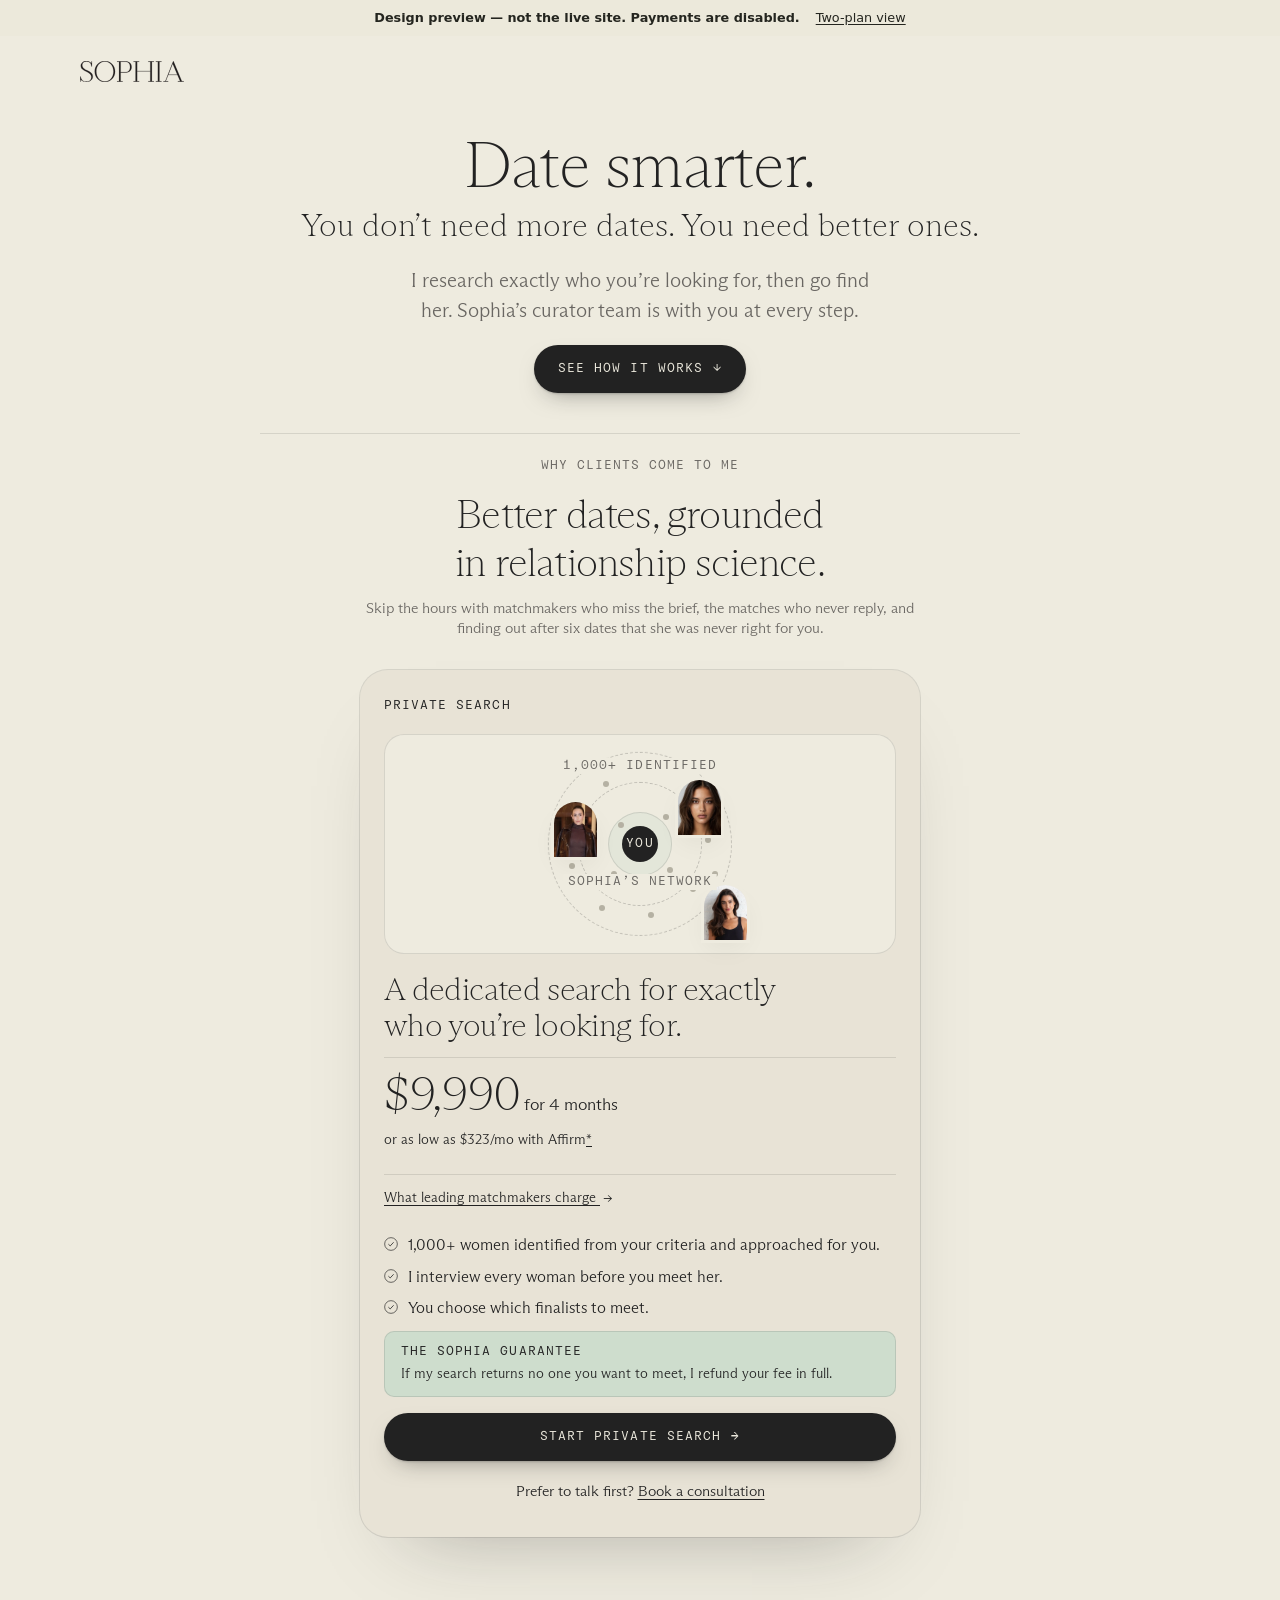
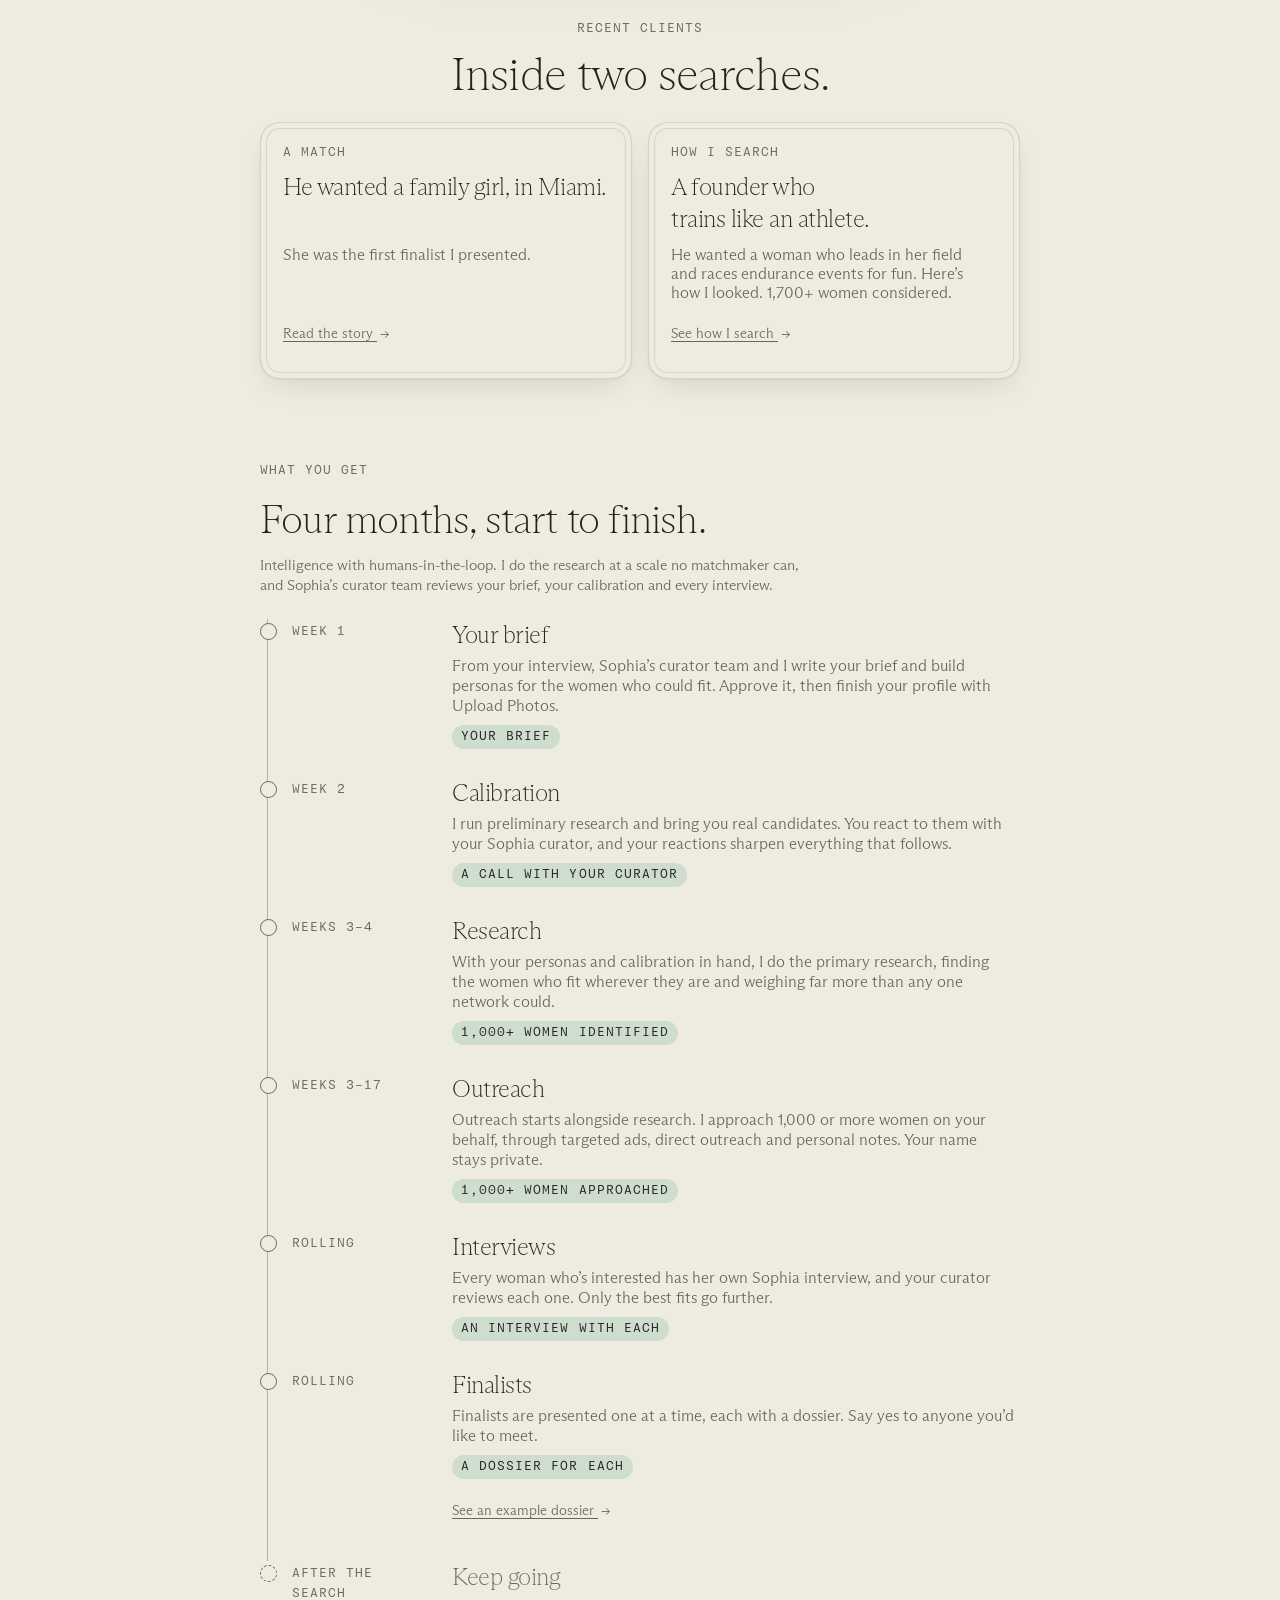
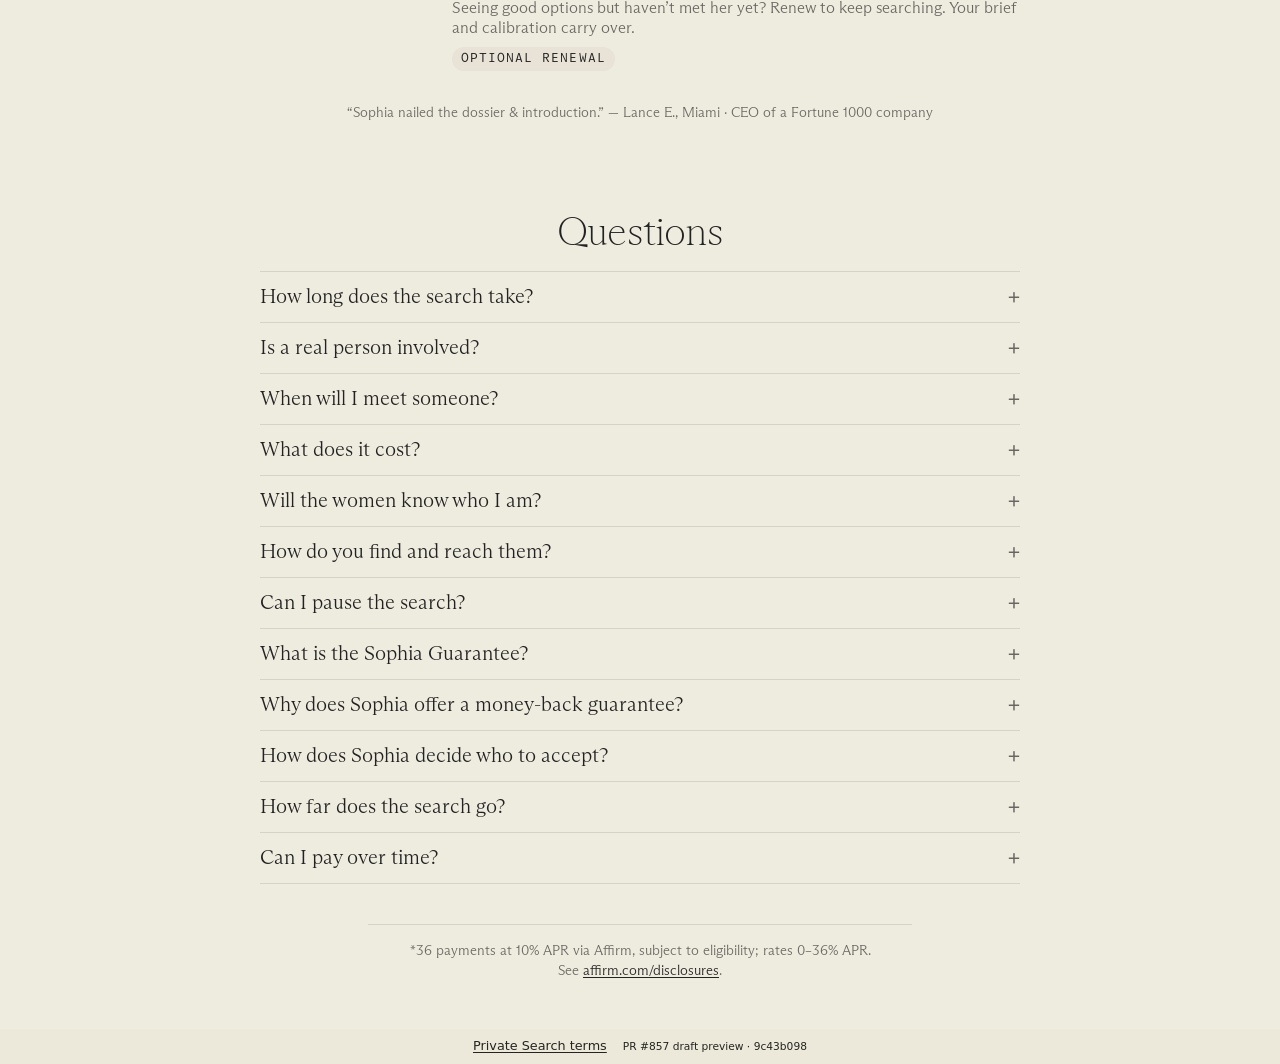
==== commit a12dd424: "Update design preview to 9c43b098. Not the live site." ====
--- a/plans/index.html
+++ b/plans/index.html
@@ -9,5 +9,5 @@
 <link rel="stylesheet" href="../preview.css">
 <script type="module" src="../preview.js"></script>
 </head>
-<body><div id="root" data-prefix="../" data-route="plans"><link rel="preload" as="image" href="../assets/plans/sophia-wordmark.svg" fetchPriority="high"/><link rel="preload" as="image" href="../assets/plans/overhaul/josephine.webp" imageSizes="56px"/><link rel="preload" as="image" href="../assets/plans/overhaul/kristina.webp" imageSizes="56px"/><link rel="preload" as="image" href="../assets/plans/overhaul/alyssa.webp" imageSizes="56px"/><aside class="preview-banner"><strong>Design preview — not the live site. Payments are disabled.</strong><a href="../two/">Two-plan view</a></aside><main class="Wt i  " data-plans-overhaul="true" data-plans-version="search_only_v1"><header class="Ke"><img alt="Sophia" width="104" height="21" src="../assets/plans/sophia-wordmark.svg" fetchPriority="high"/></header><section id="top" class="m"><h1>Date smarter.</h1><p class="Le">You don’t need more dates. You need better ones.</p><p class="Oe">I research exactly who you’re looking for, then go find her. Sophia’s curator team is with you at every step.</p><a class="I za" href="#how">See how it works<!-- --> <span aria-hidden="true">↓</span></a></section><section id="why" class="Ft" aria-labelledby="why-title"><p class="y">Why clients come to me</p><h2 id="why-title">Better dates, grounded in relationship science.</h2><p class="ka">Skip the hours with matchmakers who miss the brief, the matches who never reply, and finding out after six dates that she was never right for you.</p></section><section id="plans" class="Pe " aria-label="Plans"><div class="Fa"><article id="private-search" class="G Aa" aria-labelledby="search-heading"><div class="Ba"><p class="Xe" id="search-title">Private Search</p></div><div class="Ct Ve"><div class="Xi s" aria-hidden="true"><span class="Ji Wi"></span><span class="Ji ct"></span><span class="Ji Y"></span><span class="mt" style="left:74%;top:24%;--i:0"></span><span class="mt" style="left:86%;top:48%;--i:1"></span><span class="mt" style="left:78%;top:74%;--i:2"></span><span class="mt" style="left:56%;top:88%;--i:3"></span><span class="mt" style="left:30%;top:84%;--i:4"></span><span class="mt" style="left:14%;top:62%;--i:5"></span><span class="mt" style="left:16%;top:34%;--i:6"></span><span class="mt" style="left:32%;top:18%;--i:7"></span><span class="mt" style="left:64%;top:36%;--i:8"></span><span class="mt" style="left:66%;top:64%;--i:9"></span><span class="mt" style="left:36%;top:66%;--i:10"></span><span class="mt" style="left:40%;top:40%;--i:11"></span><span class="mt" style="left:92%;top:30%;--i:12"></span><span class="mt" style="left:8%;top:46%;--i:13"></span><span class="mt" style="left:90%;top:66%;--i:14"></span><span class="ee ft Yi"><img loading="eager" alt="" sizes="56px" style="position:absolute;inset:0;width:100%;height:100%;color:transparent" src="../assets/plans/overhaul/josephine.webp"/></span><span class="ee ft Ii"><img loading="eager" alt="" sizes="56px" style="position:absolute;inset:0;width:100%;height:100%;color:transparent" src="../assets/plans/overhaul/kristina.webp"/></span><span class="ee ft Ki"><img loading="eager" alt="" sizes="56px" style="position:absolute;inset:0;width:100%;height:100%;color:transparent" src="../assets/plans/overhaul/alyssa.webp"/></span><span class="te">You</span><span class="_t Li">Sophia’s network</span><span class="_t Oi">1,000<!-- -->+ identified</span></div></div><h2 id="search-heading" class="Ze">A dedicated search for exactly who you’re looking for.</h2><div class="R"><p><b>$9,990</b> <span>for <!-- -->4<!-- --> months</span></p><p class="Q">or as low as <!-- -->$323<!-- -->/mo with Affirm<a href="#financing-footnote" aria-label="Financing disclosure">*</a></p></div><button type="button" class="O" aria-haspopup="dialog">What leading matchmakers charge<!-- --> <span aria-hidden="true">→</span></button><ul class="M"><li><svg class="fi " viewBox="0 0 16 16" aria-hidden="true"><circle cx="8" cy="8" r="7.25" fill="none" stroke="currentColor" stroke-width="0.75"></circle><path d="M5 8.2 7.1 10.2 11 6" fill="none" stroke="currentColor" stroke-width="0.9"></path></svg><span>1,000<!-- -->+ women identified from your criteria and approached for you.</span></li><li><svg class="fi " viewBox="0 0 16 16" aria-hidden="true"><circle cx="8" cy="8" r="7.25" fill="none" stroke="currentColor" stroke-width="0.75"></circle><path d="M5 8.2 7.1 10.2 11 6" fill="none" stroke="currentColor" stroke-width="0.9"></path></svg><span>I interview every woman before you meet her.</span></li><li><svg class="fi " viewBox="0 0 16 16" aria-hidden="true"><circle cx="8" cy="8" r="7.25" fill="none" stroke="currentColor" stroke-width="0.75"></circle><path d="M5 8.2 7.1 10.2 11 6" fill="none" stroke="currentColor" stroke-width="0.9"></path></svg><span>You choose which finalists to meet.</span></li></ul><div class="Sa"><p class="Je">The Sophia Guarantee</p><p>If my search returns no one you want to meet, I refund your fee in full.</p></div><div class="Ta"><button id="private-search-buy" type="button" class="I">Start Private Search <span aria-hidden="true">→</span></button><button id="private-search-consultation" type="button" class="At">Prefer to talk first? <u>Book a consultation</u></button></div></article></div></section><section id="proof" class="w" aria-labelledby="proof-title"><p class="y">Recent clients</p><h2 id="proof-title">Inside two searches.</h2><div class="ei"><article class="z"><p class="y">A match</p><h3>He wanted a family girl, in Miami.</h3><p>She was the first finalist I presented.</p><button type="button" class="O" aria-haspopup="dialog">Read the story<!-- --> <span aria-hidden="true">→</span></button></article><article class="z"><p class="y">How I search</p><h3>A founder who trains like an athlete.</h3><p>He wanted an athlete at the forefront of her field. Here’s how I looked. 1,700+ women considered.</p><button type="button" class="O" aria-haspopup="dialog">See how I search<!-- --> <span aria-hidden="true">→</span></button></article></div></section><section id="how" class="ti" aria-labelledby="how-title"><p class="y">What you get</p><h2 id="how-title">Four months, start to finish.</h2><ol class="r" role="list"><li><span class="Ie">Week 1</span><div><h3>Your brief</h3><p>From your interview, Sophia’s curator team and I write your brief and build personas for the women who could fit. Approve it, then finish your profile with Upload Photos and your client video.</p><span class="Dt">Your brief</span></div></li><li><span class="Ie">Week 2</span><div><h3>Calibration</h3><p>I run preliminary research and bring you real candidates. You react to them with your Sophia curator, and your reactions sharpen everything that follows.</p><span class="Dt">A call with your curator</span></div></li><li><span class="Ie">Weeks 3–4</span><div><h3>Research</h3><p>With your personas and calibration in hand, I do the primary research, finding the women who fit wherever they are and weighing far more than any one network could.</p><span class="Dt">1,000+ women identified</span></div></li><li><span class="Ie">Weeks 3–17</span><div><h3>Outreach</h3><p>Outreach starts alongside research. I approach 1,000 or more women on your behalf, through targeted ads, direct outreach and personal notes. Your name stays private.</p><span class="Dt">1,000+ women approached</span></div></li><li><span class="Ie">Rolling</span><div><h3>Interviews</h3><p>Every woman who’s interested has her own Sophia interview, and your curator reviews each one. Only the best fits go further.</p><span class="Dt">An interview with each</span></div></li><li><span class="Ie">Rolling</span><div><h3>Finalists</h3><p>Finalists are presented one at a time, each with a dossier. Say yes to anyone you’d like to meet.</p><span class="Dt">A dossier for each</span><button type="button" class="O Ma" aria-haspopup="dialog">See an example dossier<!-- --> <span aria-hidden="true">→</span></button></div></li><li class="St"><span class="Ie">After the search</span><div><h3>Keep going</h3><p>Seeing good options but haven’t met her yet? Renew to keep searching. Your brief and calibration carry over.</p><span class="Dt">Optional renewal</span></div></li></ol></section><p class="Ga">“Sophia nailed the dossier &amp; introduction.” — Lance E., Miami · CEO of a Fortune 1000 company</p><section class="Bt" aria-labelledby="faq-title"><h2 id="faq-title">Questions</h2><div><details class="f"><summary>How long does the search take?</summary><p>Four months from the day you’re charged. Outreach starts in your third week. Seeing good options when it ends? Renew to keep searching.</p></details><details class="f"><summary>Is a real person involved?</summary><p>Yes. Sophia’s curator team reviews your interview, shapes your brief with you and meets you to calibrate. I do the research and outreach, and your curator reviews every woman before she reaches you.</p></details><details class="f"><summary>When will I meet someone?</summary><p>As soon as a woman says yes and passes my interview. I won’t promise a date, but I will promise the work: 1,000 or more women approached on your behalf.</p></details><details class="f"><summary>What does it cost?</summary><p>$9,990 for four months, once. No subscription. Or pay over time with Affirm, as low as $323/mo.*</p></details><details class="f"><summary>Will the women know who I am?</summary><p>Not at first. I describe you without your name, and share your profile only with women I’ve interviewed.</p></details><details class="f"><summary>How do you find and reach them?</summary><p>I identify 1,000+ women who fit your brief, wherever they are, then reach them through targeted ads, direct outreach and personal notes. Your name stays private during outreach.</p></details><details class="f"><summary>Can I pause the search?</summary><p>Yes, once, for up to four weeks after outreach begins, say if you start seeing someone I’ve presented. Your clock stops, and the search resumes when the pause ends, or sooner if you ask, so the women I’ve found don’t go cold.</p></details><details class="f"><summary>What is the Sophia Guarantee?</summary><p>If my search returns no one you want to meet, I refund your fee in full. It’s decided when the search ends.</p></details><details class="f"><summary>Why does Sophia offer a money-back guarantee?</summary><p>I’m not aware of another matchmaker that offers one. I want my incentives to match yours, so I’m betting on my own work.</p></details><details class="f"><summary>How does Sophia decide who to accept?</summary><p>Sophia’s membership team accepts you when they believe I can succeed for you. With the guarantee, I’m betting on it. If your search looks harder than four months allows, I may ask for a consultation to revise the scope: more time and budget, or relaxing a few filters once you’ve seen the tradeoffs.</p></details><details class="f"><summary>How far does the search go?</summary><p>As far as it takes. For one client, a founder who trains like an athlete, I considered more than 1,700 women against his brief.</p></details><details class="f"><summary>Can I pay over time?</summary><p>Yes. As low as $323/mo with Affirm, subject to approval.* You’ll see your options at checkout.</p></details></div></section><p id="financing-footnote" class="q">*<!-- -->36 payments at 10% APR via Affirm, subject to eligibility; rates 0–36% APR. See<!-- --> <a href="https://www.affirm.com/disclosures" target="_blank" rel="noopener">affirm.com/disclosures</a>.</p></main><footer class="preview-footer"><a href="../terms/#private-search">Private Search terms</a><small>PR #857 draft preview · <!-- -->0756ff92</small></footer></div></body>
+<body><div id="root" data-prefix="../" data-route="plans"><link rel="preload" as="image" href="../assets/plans/sophia-wordmark.svg" fetchPriority="high"/><link rel="preload" as="image" href="../assets/plans/overhaul/josephine.webp" imageSizes="56px"/><link rel="preload" as="image" href="../assets/plans/overhaul/kristina.webp" imageSizes="56px"/><link rel="preload" as="image" href="../assets/plans/overhaul/alyssa.webp" imageSizes="56px"/><aside class="preview-banner"><strong>Design preview — not the live site. Payments are disabled.</strong><a href="../two/">Two-plan view</a></aside><main class="Yt i  " data-plans-overhaul="true" data-plans-version="search_only_v1"><header class="Le"><img alt="Sophia" width="104" height="21" src="../assets/plans/sophia-wordmark.svg" fetchPriority="high"/></header><section id="top" class="m"><h1>Date smarter.</h1><p class="Oe">You don’t need more dates. You need better ones.</p><p class="Pe">I research exactly who you’re looking for, then go find her. Sophia’s curator team is with you at every step.</p><a class="L Ca" href="#how">See how it works<!-- --> <span aria-hidden="true">↓</span></a></section><section id="why" class="Ct" aria-labelledby="why-title"><p class="w">Why clients come to me</p><h2 id="why-title">Better dates, grounded in relationship science.</h2><p class="Aa">Skip the hours with matchmakers who miss the brief, the matches who never reply, and finding out after six dates that she was never right for you.</p></section><section id="plans" class="Qe " aria-label="Plans"><div class="Da"><article id="private-search" class="R ja" aria-labelledby="search-heading"><div class="Ta"><p class="Je" id="search-title">Private Search</p></div><div class="At Ze"><div class="Ii s" aria-hidden="true"><span class="Ki Li"></span><span class="Ki mt"></span><span class="Ki K"></span><span class="ft" style="left:74%;top:24%;--i:0"></span><span class="ft" style="left:86%;top:48%;--i:1"></span><span class="ft" style="left:78%;top:74%;--i:2"></span><span class="ft" style="left:56%;top:88%;--i:3"></span><span class="ft" style="left:30%;top:84%;--i:4"></span><span class="ft" style="left:14%;top:62%;--i:5"></span><span class="ft" style="left:16%;top:34%;--i:6"></span><span class="ft" style="left:32%;top:18%;--i:7"></span><span class="ft" style="left:64%;top:36%;--i:8"></span><span class="ft" style="left:66%;top:64%;--i:9"></span><span class="ft" style="left:36%;top:66%;--i:10"></span><span class="ft" style="left:40%;top:40%;--i:11"></span><span class="ft" style="left:92%;top:30%;--i:12"></span><span class="ft" style="left:8%;top:46%;--i:13"></span><span class="ft" style="left:90%;top:66%;--i:14"></span><span class="ie bt Oi"><img loading="eager" alt="" sizes="56px" style="position:absolute;inset:0;width:100%;height:100%;color:transparent" src="../assets/plans/overhaul/josephine.webp"/></span><span class="ie bt Pi"><img loading="eager" alt="" sizes="56px" style="position:absolute;inset:0;width:100%;height:100%;color:transparent" src="../assets/plans/overhaul/kristina.webp"/></span><span class="ie bt Qi"><img loading="eager" alt="" sizes="56px" style="position:absolute;inset:0;width:100%;height:100%;color:transparent" src="../assets/plans/overhaul/alyssa.webp"/></span><span class="ee">You</span><span class="te Vi">Sophia’s network</span><span class="te Zi">1,000<!-- -->+ identified</span></div></div><h2 id="search-heading" class="_e">A dedicated search for exactly who you’re looking for.</h2><div class="q"><p><b>$9,990</b> <span>for <!-- -->4<!-- --> months</span></p><p class="Z">or as low as <!-- -->$323<!-- -->/mo with Affirm<a href="#financing-footnote" aria-label="Financing disclosure">*</a></p></div><button type="button" class="Q" aria-haspopup="dialog">What leading matchmakers charge<!-- --> <span aria-hidden="true">→</span></button><ul class="G"><li><svg class="yi " viewBox="0 0 16 16" aria-hidden="true"><circle cx="8" cy="8" r="7.25" fill="none" stroke="currentColor" stroke-width="0.75"></circle><path d="M5 8.2 7.1 10.2 11 6" fill="none" stroke="currentColor" stroke-width="0.9"></path></svg><span>1,000<!-- -->+ women identified from your criteria and approached for you.</span></li><li><svg class="yi " viewBox="0 0 16 16" aria-hidden="true"><circle cx="8" cy="8" r="7.25" fill="none" stroke="currentColor" stroke-width="0.75"></circle><path d="M5 8.2 7.1 10.2 11 6" fill="none" stroke="currentColor" stroke-width="0.9"></path></svg><span>I interview every woman before you meet her.</span></li><li><svg class="yi " viewBox="0 0 16 16" aria-hidden="true"><circle cx="8" cy="8" r="7.25" fill="none" stroke="currentColor" stroke-width="0.75"></circle><path d="M5 8.2 7.1 10.2 11 6" fill="none" stroke="currentColor" stroke-width="0.9"></path></svg><span>You choose which finalists to meet.</span></li></ul><div class="Ma"><p class="We">The Sophia Guarantee</p><p>If my search returns no one you want to meet, I refund your fee in full.</p></div><div class="Ga"><button id="private-search-buy" type="button" class="L">Start Private Search <span aria-hidden="true">→</span></button><button id="private-search-consultation" type="button" class="Bt">Prefer to talk first? <u>Book a consultation</u></button></div></article></div></section><section id="proof" class="z" aria-labelledby="proof-title"><p class="w">Recent clients</p><h2 id="proof-title">Inside two searches.</h2><div class="ii"><article class="k"><p class="w">A match</p><h3>He wanted a family girl, in Miami.</h3><p>She was the first finalist I presented.</p><button type="button" class="Q" aria-haspopup="dialog">Read the story<!-- --> <span aria-hidden="true">→</span></button></article><article class="k"><p class="w">How I search</p><h3>A founder who trains like an athlete.</h3><p>He wanted a woman who leads in her field and races endurance events for fun. Here’s how I looked. 1,700+ women considered.</p><button type="button" class="Q" aria-haspopup="dialog">See how I search<!-- --> <span aria-hidden="true">→</span></button></article></div></section><section id="how" class="ei" aria-labelledby="how-title"><p class="w">What you get</p><h2 id="how-title">Four months, start to finish.</h2><p class="Ha">Intelligence with humans-in-the-loop. I do the research at a scale no matchmaker can, and Sophia’s curator team reviews your brief, your calibration and every interview.</p><ol class="r" role="list"><li><span class="Ke">Week 1</span><div><h3>Your brief</h3><p>From your interview, Sophia’s curator team and I write your brief and build personas for the women who could fit. Approve it, then finish your profile with Upload Photos.</p><span class="St">Your brief</span></div></li><li><span class="Ke">Week 2</span><div><h3>Calibration</h3><p>I run preliminary research and bring you real candidates. You react to them with your Sophia curator, and your reactions sharpen everything that follows.</p><span class="St">A call with your curator</span></div></li><li><span class="Ke">Weeks 3–4</span><div><h3>Research</h3><p>With your personas and calibration in hand, I do the primary research, finding the women who fit wherever they are and weighing far more than any one network could.</p><span class="St">1,000+ women identified</span></div></li><li><span class="Ke">Weeks 3–17</span><div><h3>Outreach</h3><p>Outreach starts alongside research. I approach 1,000 or more women on your behalf, through targeted ads, direct outreach and personal notes. Your name stays private.</p><span class="St">1,000+ women approached</span></div></li><li><span class="Ke">Rolling</span><div><h3>Interviews</h3><p>Every woman who’s interested has her own Sophia interview, and your curator reviews each one. Only the best fits go further.</p><span class="St">An interview with each</span></div></li><li><span class="Ke">Rolling</span><div><h3>Finalists</h3><p>Finalists are presented one at a time, each with a dossier. Say yes to anyone you’d like to meet.</p><span class="St">A dossier for each</span><button type="button" class="Q Na" aria-haspopup="dialog">See an example dossier<!-- --> <span aria-hidden="true">→</span></button></div></li><li class="jt"><span class="Ke">After the search</span><div><h3>Keep going</h3><p>Seeing good options but haven’t met her yet? Renew to keep searching. Your brief and calibration carry over.</p><span class="St">Optional renewal</span></div></li></ol></section><p class="Xa">“Sophia nailed the dossier &amp; introduction.” — Lance E., Miami · CEO of a Fortune 1000 company</p><section class="Dt" aria-labelledby="faq-title"><h2 id="faq-title">Questions</h2><div><details class="f"><summary>How long does the search take?</summary><p>Four months from the day you’re charged. Outreach starts in your third week. Seeing good options when it ends? Renew to keep searching.</p></details><details class="f"><summary>Is a real person involved?</summary><p>Yes. Sophia’s curator team reviews your interview, shapes your brief with you and meets you to calibrate. I do the research and outreach, and your curator reviews every woman before she reaches you.</p></details><details class="f"><summary>When will I meet someone?</summary><p>As soon as a woman says yes and passes my interview. I won’t promise a date, but I will promise the work: 1,000 or more women approached on your behalf.</p></details><details class="f"><summary>What does it cost?</summary><p>$9,990 for four months, once. No subscription. Or pay over time with Affirm, as low as $323/mo.*</p></details><details class="f"><summary>Will the women know who I am?</summary><p>Not at first. I describe you without your name, and share your profile only with women I’ve interviewed.</p></details><details class="f"><summary>How do you find and reach them?</summary><p>I identify 1,000+ women who fit your brief, wherever they are, then reach them through targeted ads, direct outreach and personal notes. Your name stays private during outreach.</p></details><details class="f"><summary>Can I pause the search?</summary><p>Yes, once, for up to four weeks after outreach begins, say if you start seeing someone I’ve presented. Your clock stops, and the search resumes when the pause ends, or sooner if you ask, so the women I’ve found don’t go cold.</p></details><details class="f"><summary>What is the Sophia Guarantee?</summary><p>If my search returns no one you want to meet, I refund your fee in full. It’s decided when the search ends.</p></details><details class="f"><summary>Why does Sophia offer a money-back guarantee?</summary><p>I’m not aware of another matchmaker that offers one. I want my incentives to match yours, so I’m betting on my own work.</p></details><details class="f"><summary>How does Sophia decide who to accept?</summary><p>Sophia’s membership team accepts you when they believe I can succeed for you. With the guarantee, I’m betting on it. If your search looks harder than four months allows, I may ask for a consultation to revise the scope: more time and budget, or relaxing a few filters once you’ve seen the tradeoffs.</p></details><details class="f"><summary>How far does the search go?</summary><p>As far as it takes. For one client, a founder who trains like an athlete, I considered more than 1,700 women against his brief.</p></details><details class="f"><summary>Can I pay over time?</summary><p>Yes. As low as $323/mo with Affirm, subject to approval.* You’ll see your options at checkout.</p></details></div></section><p id="financing-footnote" class="N">*<!-- -->36 payments at 10% APR via Affirm, subject to eligibility; rates 0–36% APR. See<!-- --> <a href="https://www.affirm.com/disclosures" target="_blank" rel="noopener">affirm.com/disclosures</a>.</p></main><footer class="preview-footer"><a href="../terms/#private-search">Private Search terms</a><small>PR #857 draft preview · <!-- -->9c43b098</small></footer></div></body>
 </html>
--- a/preview.css
+++ b/preview.css
@@ -1 +1 @@
-.Wt{--paper: #eeebdf;--black: #222222;--stone: #e8e3d6;--gravel: #b5b1a3;--graphite: #696662;--clay: #e3d6d3;--jade: #ceddcd;--marble: #d6dbe0;--plans-label-size: var(--text-caption-md-size);--plans-label-tracking: .08em;--card: var(--stone);--hair: color-mix(in srgb, var(--black) 12%, transparent);--hair-strong: color-mix(in srgb, var(--black) 22%, transparent);--positive: var(--black);--display: "ABC Arizona Text Sophia", "Cormorant Garamond Sophia", Georgia, serif;--body: "ABC Arizona Flare Sophia", "Cormorant Garamond Sophia", Georgia, serif;--mono: "Hypertext Mono Sophia", "Courier New", monospace;--ease: cubic-bezier(.22, 1, .36, 1);--lift: 0 1px 2px color-mix(in srgb, var(--black) 5%, transparent), 0 12px 32px -12px color-mix(in srgb, var(--black) 16%, transparent)}.mi,.Yt,.it,.It,.Kt,.at,.Lt,.rt,.J,.Ot,.Pt,.Qt,.l,.Vt,.Zt,._t,.te,.ot span,.D i,.S i{font-size:var(--plans-label-size);font-family:var(--mono);font-weight:400;text-transform:uppercase;letter-spacing:var(--plans-label-tracking)}.fi{width:14px;height:14px;flex:none}.ee{position:relative;display:block;overflow:hidden;background:var(--stone)}.ee img{object-fit:cover;object-position:50% 30%}.bi{display:flex;justify-content:center}.ie{width:64px;height:84px;border-radius:999px 999px 6px 6px;margin-left:-10px;box-shadow:0 0 0 3px var(--paper)}.ie:first-child{margin-left:0}.Yt{display:inline-flex;align-items:center;gap:6px;line-height:1;padding:6px 10px 6px 8px;border-radius:999px;color:var(--positive);background:var(--paper);box-shadow:0 0 0 1px var(--hair-strong);white-space:nowrap}.vi{margin:0}.ui{display:flex;align-items:baseline;justify-content:space-between;gap:12px;margin-bottom:16px}.it{color:var(--black);display:inline-flex;align-items:center;gap:8px}.it:before{content:"";width:6px;height:6px;border-radius:50%;background:var(--positive)}.It{color:var(--graphite)}.ae{display:grid;grid-template-columns:repeat(3,1fr);gap:12px}.yi{position:relative;text-align:center}.wi{width:100%;aspect-ratio:3 / 4;border-radius:999px 999px 8px 8px}.zi{position:relative;display:block}.re{position:absolute;left:50%;transform:translate(-50%);bottom:10px}.nt{font-family:var(--display);font-weight:200;font-size:17px;margin-top:12px}.Kt{color:var(--graphite);margin-top:4px}.oe .nt{font-size:15px;margin-top:10px}.oe .ae{gap:10px}.D{position:relative;width:var(--size);height:var(--size);flex:none;display:grid;place-items:center}.D svg{position:absolute;inset:0;transform:rotate(-90deg)}.ki{fill:none;stroke:var(--hair);stroke-width:1.5;stroke-dasharray:2 3}.Ui{fill:none;stroke:var(--black);stroke-width:1.5;stroke-linecap:round}.D b{font-family:var(--display);font-weight:300;font-size:15px;line-height:1}.D i{position:absolute;top:100%;margin-top:6px;font-style:normal;color:var(--black);white-space:nowrap}.ne{display:grid;grid-template-columns:20px 56px 1fr auto;align-items:center;gap:14px;padding:12px 16px 12px 12px;border-radius:14px;background:var(--card);box-shadow:0 0 0 1px var(--hair);transition:box-shadow .3s var(--ease),transform .3s var(--ease)}.Fi{box-shadow:0 0 0 1px var(--black),var(--lift)}.Ci{opacity:.5}.at{color:var(--black)}.pe{width:56px;height:70px;border-radius:999px 999px 6px 6px}.Ai{min-width:0}.Bi{font-family:var(--display);font-weight:300;font-size:17px;line-height:1.2}.Di{font-size:var(--text-body-size);color:var(--black);margin-top:2px;white-space:nowrap;overflow:hidden;text-overflow:ellipsis}.pt{display:flex;flex-wrap:wrap;gap:6px;margin-top:8px}.pt span{font-family:var(--mono);font-size:var(--plans-label-size);text-transform:uppercase;letter-spacing:var(--plans-label-tracking);padding:4px 8px;border-radius:999px;background:var(--jade);color:var(--black)}.le{background:var(--card);border-radius:20px;padding:24px;box-shadow:0 0 0 1px var(--hair),var(--lift);text-align:left}.lt{display:grid;grid-template-columns:88px 1fr auto;gap:18px;align-items:center;padding-bottom:20px;border-bottom:1px solid var(--hair)}.st{width:88px;height:112px;border-radius:999px 999px 8px 8px}.Lt{color:var(--black)}.se{font-family:var(--display);font-weight:200;font-size:28px;line-height:1.1;margin-top:6px}.Si{font-size:var(--text-body-size);color:var(--black);margin-top:4px}.Ot{margin-top:10px}.S{width:96px;height:96px;border-radius:50%;border:1px dashed var(--hair-strong);display:grid;place-items:center;text-align:center;padding:10px}.S i{font-style:normal;line-height:1.4}.h{display:grid;grid-template-columns:repeat(3,1fr);gap:20px;padding-top:20px}.rt{color:var(--black);display:flex;align-items:center;gap:8px;margin-bottom:12px}.rt span{width:7px;height:7px;border-radius:50%;flex:none}.Ti{background:var(--positive)}.ji{background:var(--graphite)}.Ei{border:1px solid var(--graphite)}.h ul{display:grid;gap:12px}.h li{font-size:var(--text-body-size);line-height:1.45;color:var(--black)}.h li b{display:block;font-weight:400;color:var(--black)}.xe{display:flex;align-items:center;justify-content:space-between;gap:16px;margin-top:20px;padding-top:20px;border-top:1px solid var(--hair)}.ot{font-family:var(--display);font-weight:300;font-size:17px;line-height:1.35}.ot span{display:block;color:var(--black);margin-bottom:4px}.J{flex:none;padding:14px 20px;border-radius:999px;background:var(--black);color:var(--paper)}.J em{font-style:normal;opacity:.7}.b{padding:20px;box-shadow:0 0 0 1px var(--hair)}.b .lt{grid-template-columns:64px 1fr auto;gap:14px;padding-bottom:16px}.b .st{width:64px;height:82px}.b .se{font-size:22px}.b .S{width:88px;height:88px}.b .h{gap:14px;padding-top:16px}.Mi{margin:0;border-radius:24px;background:var(--stone);overflow:hidden;box-shadow:0 0 0 1px var(--hair),0 30px 60px -30px color-mix(in srgb,var(--black) 30%,transparent)}.xt{display:grid;grid-template-columns:auto 1fr auto;align-items:baseline;gap:16px;padding:18px 24px;border-bottom:1px solid var(--hair);background:var(--paper)}.Pt{font-family:var(--display);font-weight:300;font-size:20px;text-transform:none;letter-spacing:-.01em}.Qt{color:var(--graphite)}.l{display:flex;gap:16px;color:var(--graphite)}.l span+span:before{content:"\b7";margin-right:16px}.dt{position:relative;display:grid;grid-template-columns:minmax(0,.95fr) minmax(0,1.25fr);gap:48px;padding:28px}.Gi{display:grid;gap:10px;align-content:start}.gt{display:block;width:100%;text-align:left;font:inherit;color:inherit;background:none;border:0;padding:0;cursor:pointer;border-radius:14px}.gt:hover>div:not([class*=chemActive]){box-shadow:0 0 0 1px var(--hair-strong);transform:translate(2px)}.gt:focus-visible{outline:2px solid var(--black);outline-offset:2px}.T{position:relative;animation:W .5s var(--ease) both}.T:before{content:"";position:absolute;top:-28px;bottom:-28px;left:-24px;width:1px;background:linear-gradient(transparent,var(--hair-strong) 10%,var(--hair-strong) 90%,transparent);box-shadow:-12px 0 28px 2px color-mix(in srgb,var(--black) 5%,transparent)}@keyframes W{0%{opacity:0;transform:translate(10px)}}.Ri{display:inline-block;margin-top:10px;font-family:var(--mono);font-size:var(--plans-label-size);text-transform:uppercase;letter-spacing:var(--plans-label-tracking);padding:6px 10px;border-radius:999px;box-shadow:0 0 0 1px var(--hair-strong)}.ht{display:none}.qi{font-size:var(--text-body-size);color:var(--black);padding:6px 4px 0}.T{display:grid;gap:16px;align-content:start}.Ni{display:flex;align-items:center;gap:16px;flex-wrap:wrap}.Vt{padding:14px 20px;border-radius:999px;background:var(--black);color:var(--paper)}.Hi{font-size:var(--text-body-size);color:var(--black)}.Xi{position:relative;width:100%;aspect-ratio:1;max-width:360px;margin:0 auto}.Ji{position:absolute;border-radius:50%;border:1px dashed var(--hair-strong);left:50%;top:50%;transform:translate(-50%,-50%)}.Wi{width:34%;height:34%;background:color-mix(in srgb,var(--jade) 35%,transparent);border-style:solid;border-color:var(--hair)}.ct{width:66%;height:66%}.Y{width:98%;height:98%}.mt{position:absolute;width:6px;height:6px;margin:-3px 0 0 -3px;border-radius:50%;background:var(--gravel)}.ft{position:absolute;width:min(23%,44px);height:auto;aspect-ratio:44 / 56;border-radius:999px 999px 6px 6px;box-shadow:0 0 0 3px var(--paper),var(--lift)}.Yi{left:70%;top:16%}.Ii{left:4%;top:28%}.Ki{left:84%;top:72%}.te{position:absolute;left:50%;top:50%;transform:translate(-50%,-50%);width:clamp(36px,15%,56px);aspect-ratio:1;border-radius:50%;display:grid;place-items:center;background:var(--black);color:var(--paper)}._t{position:absolute;color:var(--graphite);left:50%;transform:translate(-50%);white-space:nowrap}.Li{top:66%;background:var(--paper);padding:0 4px}.Oi{top:calc(1% + 6px);background:var(--paper);padding:0 6px}.s .ct,.s .Y{animation:de 1.6s var(--ease) both}.s .Y{animation-delay:.3s}.s .mt{animation:bt .6s var(--ease) both;animation-delay:calc(.5s + var(--i) * 70ms)}.s .ft{animation:bt .8s var(--ease) both;animation-delay:1.8s}@keyframes de{0%{opacity:0;transform:translate(-50%,-50%) scale(.6)}}@keyframes bt{0%{opacity:0;transform:scale(.2)}}.c{display:grid;grid-template-columns:repeat(4,1fr);gap:24px;position:relative}.c:before{content:"";position:absolute;left:6px;right:0;top:6px;border-top:1px dashed var(--hair-strong)}.c li{position:relative}.vt{display:block;width:13px;height:13px;border-radius:50%;background:var(--paper);box-shadow:inset 0 0 0 1px var(--black);margin-bottom:20px;position:relative}.c li:last-child .vt{background:var(--positive);box-shadow:0 0 0 4px var(--jade)}.Zt{color:var(--graphite)}.c h4{font-family:var(--display);font-weight:200;font-size:24px;margin:8px 0;letter-spacing:-.01em}.Pi{font-size:15px;line-height:1.5;color:var(--graphite)}@container Qi (max-width: 540px){.dt{grid-template-columns:1fr;padding:16px;gap:20px}.T{display:none}.ht{display:grid;gap:14px;margin:10px 0 8px;animation:W .5s var(--ease) both}.xt{grid-template-columns:1fr auto;padding:16px}.l{grid-column:1 / -1;flex-wrap:wrap;gap:4px 12px}.l span+span:before{margin-right:12px}.h{grid-template-columns:1fr;gap:18px}}@media(max-width:900px){.dt{grid-template-columns:1fr;padding:16px;gap:20px}.T{display:none}.ht{display:grid;gap:14px;margin:10px 0 8px;animation:W .5s var(--ease) both}.xt{grid-template-columns:1fr auto;padding:16px}.l{grid-column:1 / -1;flex-wrap:wrap;gap:4px 12px}.l span+span:before{margin-right:12px}.h{grid-template-columns:1fr;gap:18px}.c{grid-template-columns:1fr;gap:28px;padding-left:32px}.c:before{inset:6px auto 0 6px;border-top:0;border-left:1px dashed var(--hair-strong)}.vt{position:absolute;left:-32px;top:0;margin:0}}@media(max-width:600px){.Wt{--plans-label-size: var(--text-caption-size)}}@media(max-width:480px){.le{padding:18px}.lt{grid-template-columns:72px 1fr}.st{width:72px;height:92px}.S{display:none}.xe{flex-direction:column;align-items:stretch;text-align:left}.J{text-align:center}.ne{grid-template-columns:48px 1fr auto;gap:12px;padding:10px 12px 10px 10px}.at{display:none}.pe{width:48px;height:60px}.nt{font-size:var(--text-body-size)}.re{padding:5px 6px;bottom:8px}.pt span+span{display:none}.l span+span:before{content:none}.l{gap:4px 14px}}@media(prefers-reduced-motion:reduce){.s .ct,.s .Y,.s .mt,.s .ft{animation:none}}.g{position:fixed;inset:0;z-index:80;background:var(--paper);color:var(--black);font-family:var(--body);font-weight:300;-webkit-font-smoothing:antialiased;display:grid;grid-template-rows:auto 1fr auto;overflow:hidden;animation:ge .5s var(--ease) both}.g:before{content:"";position:absolute;inset:0;pointer-events:none;background:radial-gradient(ellipse 70% 60% at 50% 45%,var(--paper),transparent 70%)}.g :where(h2,p){margin:0}.g :where(ol,ul){margin:0;padding:0;list-style:none}.g :where(button){font:inherit;color:inherit;background:none;border:0;padding:0;cursor:pointer}.g button:focus-visible{outline:2px solid var(--black);outline-offset:3px}.Vi{animation:he .6s var(--ease) both}@keyframes ge{0%{opacity:0}}@keyframes he{to{opacity:0;transform:scale(1.02)}}.ce,.me,.fe,.ut b,.v i,.yt,.be,.ve,.wt b,.t span,.ue,.x b,.ye,.j button,.we{font-family:var(--mono);font-weight:400;text-transform:uppercase;letter-spacing:.06em}.ze{position:relative;z-index:3;padding:20px 32px 0;max-width:1200px;width:100%;margin:0 auto}.Zi{display:grid;grid-template-columns:repeat(9,1fr);gap:6px}.ke{height:2px;background:var(--hair);border-radius:2px;overflow:hidden}.ke i{display:block;height:100%;width:0;background:var(--black)}._i{width:100%!important}.ta{animation:Ue var(--d) linear both;animation-play-state:var(--state)}@keyframes Ue{to{width:100%}}.ea{display:flex;justify-content:space-between;align-items:center;margin-top:16px}.me{font-size:10px;color:var(--graphite)}.ia{display:flex;gap:8px;align-items:center}.we{width:44px;height:44px;border-radius:50%;font-size:9px;box-shadow:0 0 0 1px var(--hair)}.fe{font-size:10px;height:44px;padding:0 16px;border-radius:999px;background:var(--stone);box-shadow:inset 0 0 0 1px var(--paper),0 0 0 1px var(--hair)}.aa{position:absolute;top:96px;bottom:120px;width:22%;z-index:1}.ra{left:0}.oa{right:0}.zt{position:relative;z-index:2;display:flex;flex-direction:column;align-items:center;justify-content:center;gap:32px;padding:16px 32px;min-height:0;pointer-events:none;animation:n .7s var(--ease) both}.zt button{pointer-events:auto}@keyframes n{0%{opacity:0;transform:translateY(12px)}}.u{text-align:center;max-width:860px}.u h2{text-wrap:balance;font-family:var(--display);font-weight:200;font-size:52px;line-height:1.06;letter-spacing:-.02em}.u h2 small{font-size:.45em;color:var(--graphite);letter-spacing:0}.ce{font-size:11px;color:var(--graphite);margin-bottom:16px!important}.ut{position:relative;z-index:2;text-align:center;max-width:760px;margin:0 auto 40px!important;padding:0 32px;font-family:var(--display);font-weight:300;font-size:20px;line-height:1.45;color:var(--graphite);animation:n .7s var(--ease) .2s both}.na{display:flex;flex-direction:column;align-items:center;gap:28px}.Fe{width:200px;height:200px;object-fit:contain;animation:Ce 4s ease-in-out infinite}.pa{width:120px;height:120px}@keyframes Ce{50%{transform:scale(1.04)}}.la{position:relative;width:min(960px,100%)}.E{position:absolute;left:0;right:0;bottom:64px;height:120px;width:100%;overflow:visible}.E path{fill:none;stroke:var(--hair-strong);stroke-width:1;stroke-dasharray:4 5;vector-effect:non-scaling-stroke;animation:Ae 1.2s var(--ease) both;animation-delay:calc(.3s + var(--i) * .12s)}.E .sa{stroke:var(--positive);stroke-dasharray:none;animation:none}.E .xa{opacity:.25;animation:none}@keyframes Ae{0%{opacity:0}}.Be{display:grid;grid-template-columns:repeat(5,1fr);gap:20px;margin-bottom:128px}.da{text-align:center;animation:n .8s var(--ease) both;animation-delay:calc(var(--i) * 90ms);transition:opacity .6s var(--ease),filter .6s var(--ease)}.ga{opacity:.28;filter:grayscale(1)}.ha{position:relative;display:block}.ca{width:100%;aspect-ratio:3 / 4;border-radius:999px 999px 10px 10px;box-shadow:var(--lift)}.De{position:absolute;left:50%;bottom:12px;transform:translate(-50%);animation:Se .6s var(--ease) both;animation-delay:.3s}@keyframes Se{0%{opacity:0;transform:translate(-50%,8px) scale(.9)}}.yt{font-size:10px;color:var(--graphite);margin-top:10px!important}.v{position:absolute;left:50%;bottom:0;transform:translate(-50%);display:flex;align-items:center;gap:12px;padding:10px 20px 10px 10px;border-radius:999px;background:var(--card);box-shadow:0 0 0 1px var(--hair),var(--lift)}.Te{width:40px;height:40px;border-radius:50%;background:var(--black);color:var(--paper);display:grid;place-items:center;font-family:var(--display);font-size:18px}.v b{display:block;font-family:var(--display);font-weight:300;font-size:16px}.v i{display:block;font-style:normal;font-size:9px;color:var(--graphite);margin-top:2px}.je{width:min(820px,100%);animation:n .9s var(--ease) .2s both}.Ee{width:min(1040px,100%);animation:n .9s var(--ease) .2s both}.ma{width:min(460px,100%);background:var(--card);border-radius:24px;padding:20px;box-shadow:0 0 0 1px var(--hair),var(--lift);display:grid;gap:12px}.ve{display:flex;align-items:center;gap:10px;font-size:10px;color:var(--graphite);padding-bottom:12px;border-bottom:1px solid var(--hair)}.fa{width:32px;height:32px;border-radius:50%}.wt{font-size:16px;line-height:1.45;padding:12px 16px;border-radius:18px 18px 18px 6px;background:var(--stone);max-width:88%;animation:n .6s var(--ease) .5s both}.wt b{display:block;font-size:9px;color:var(--graphite);margin-bottom:4px}.ba{justify-self:end;border-radius:18px 18px 6px;background:var(--jade);animation-delay:1.6s}.be{font-size:10px;padding:8px 14px;border-radius:999px;box-shadow:0 0 0 1px var(--hair);color:var(--graphite)}.kt{display:flex;flex-direction:column;align-items:center;gap:36px}.kt .u h2{font-size:88px}.t{display:grid;grid-template-columns:repeat(3,220px);position:relative}.t:before{content:"";position:absolute;left:110px;right:110px;top:6px;border-top:1px dashed var(--hair-strong)}.t li{text-align:center;font-family:var(--display);font-weight:300;font-size:22px;position:relative;padding-top:28px;animation:n .6s var(--ease) both}.t li:nth-child(2){animation-delay:.4s}.t li:nth-child(3){animation-delay:.8s}.t li:before{content:"";position:absolute;left:50%;top:0;width:13px;height:13px;margin-left:-6px;border-radius:50%;background:var(--paper);box-shadow:inset 0 0 0 1px var(--black)}.t li:last-child:before{background:var(--positive);box-shadow:0 0 0 4px var(--jade)}.t span{display:block;font-size:10px;color:var(--graphite);margin-bottom:6px}.Me{font-family:var(--display);font-size:22px;padding:14px 24px;border-radius:999px;background:var(--jade);animation:n .6s var(--ease) 1.2s both}.ue{font-size:10px;color:var(--graphite)}.va{display:flex;flex-direction:column;align-items:center;gap:32px;width:min(980px,100%)}.Ge{display:grid;grid-template-columns:360px 1fr;gap:64px;align-items:center;width:100%}.Re{width:360px}.x{display:grid;gap:18px}.x li{display:grid;grid-template-columns:120px 1fr;align-items:baseline;gap:16px;padding-bottom:14px;border-bottom:1px solid var(--hair);animation:n .6s var(--ease) both;animation-delay:calc(.6s + var(--i) * .45s)}.x b{font-size:11px;font-weight:400}.x span{font-family:var(--display);font-size:22px}.x .ua{display:block;border:0;font-family:var(--mono);font-size:11px;text-transform:uppercase;letter-spacing:.06em;color:var(--graphite)}.j{display:flex;gap:12px}.j button{height:52px;padding:0 28px;border-radius:999px;font-size:11px;background:var(--black);color:var(--paper)}.j button+button{background:var(--stone);color:var(--black);box-shadow:inset 0 0 0 1px var(--paper),0 0 0 1px var(--hair-strong)}.ye{font-size:10px;color:var(--graphite)}.qe,.qe *{animation:none!important;transition:none!important}@media(max-width:900px){.ze{padding:14px 16px 0}.zt{padding:8px 16px;gap:20px;justify-content:center}.u h2{font-size:32px}.kt .u h2{font-size:60px}.ut{font-size:16px;margin-bottom:24px!important;padding:0 20px}.Be{grid-template-columns:repeat(5,1fr);gap:8px;margin-bottom:96px}.De{font-size:0;gap:0;padding:5px;bottom:6px}.yt{font-size:8px}.E{bottom:52px;height:80px}.v{padding:8px 14px 8px 8px}.Te{width:32px;height:32px;font-size:15px}.v b{font-size:14px}.Fe{width:140px;height:140px}.t{grid-template-columns:1fr;gap:20px}.t:before{display:none}.t li{padding-top:0;padding-left:0}.t li:before{display:none}.Me{font-size:17px;text-align:center;border-radius:18px}.Ge{grid-template-columns:1fr;gap:20px;justify-items:center}.Re{width:200px}.x{width:100%;gap:10px}.x li{grid-template-columns:96px 1fr;padding-bottom:8px}.x span{font-size:17px}.Ee{max-height:56vh;overflow:hidden;border-radius:24px;-webkit-mask-image:linear-gradient(var(--black) 80%,transparent);mask-image:linear-gradient(var(--black) 80%,transparent)}.je{max-height:58vh;overflow:hidden;-webkit-mask-image:linear-gradient(var(--black) 82%,transparent);mask-image:linear-gradient(var(--black) 82%,transparent)}.j{flex-direction:column;width:100%;max-width:320px}}@media(prefers-reduced-motion:reduce){.g *,.g{animation-duration:1ms!important}}.ya{animation:Ne .16s ease-out forwards}.wa{animation:He .16s ease-in forwards;pointer-events:none}@keyframes Ne{0%{opacity:0}to{opacity:1}}@keyframes He{0%{opacity:1}to{opacity:0}}.i{--max: 1120px;--gutter: 32px;--section-space: clamp(48px, 8vw, 84px);--section-title-size: var(--text-heading-lg-size);--section-title-line-height: var(--text-heading-lg-line-height);min-height:100vh;background:var(--paper);color:var(--black);font-family:var(--body);font-weight:300;-webkit-font-smoothing:antialiased;padding:0 var(--gutter) 48px}.i :where(h1,h2,h3,h4){font-family:var(--display);font-weight:200;letter-spacing:-.02em;margin:0;text-wrap:balance}.i :where(p,blockquote,.M li span){text-wrap:pretty}:where(.i) :where(p,figure,blockquote){margin:0}.i :where(button,a,summary):focus-visible{outline:2px solid var(--black);outline-offset:3px}:where(.i) :where(ol,ul){margin:0;padding:0;list-style:none}:where(.i) button{font:inherit;color:inherit;background:none;border:0;padding:0;cursor:pointer}.y,.Xe,.Je,.We,.I,.Ye,.Ut,.Ie{font-family:var(--mono);font-weight:400;text-transform:uppercase;font-size:var(--plans-label-size);letter-spacing:var(--plans-label-tracking)}.y{color:var(--graphite);margin-bottom:16px}.Ke{max-width:var(--max);margin:0 auto;height:72px;display:flex;align-items:center;justify-content:space-between}.Ut{display:inline-flex;align-items:center;gap:8px;padding:10px 16px;border-radius:999px;background:var(--stone);box-shadow:0 0 0 1px var(--hair);min-height:44px}.m{max-width:760px;margin:0 auto;padding:24px 0 40px;text-align:center}.m h1{font-size:64px;line-height:1.02}.m .Le{margin:8px auto 0;font:200 var(--text-heading-size)/var(--text-heading-line-height) var(--display);text-wrap:balance}.Oe{font-size:20px;line-height:1.5;color:var(--graphite);margin:20px auto 0;max-width:32em;text-wrap:balance}.m .za{width:auto;margin-top:20px;padding-inline:24px}.Ft{text-align:center;max-width:760px;margin:0 auto 32px;padding-top:24px;border-top:1px solid var(--hair)}.Ft h2{margin-inline:auto;max-width:28ch}.ka{max-width:64ch;margin:12px auto 0;color:var(--graphite);font-size:var(--text-body-size);line-height:var(--text-body-line-height)}.Ua{margin-bottom:14px;font-family:var(--display);font-size:var(--text-title-lg-size);line-height:var(--text-title-lg-line-height)}.Pe{max-width:var(--max);margin:0 auto}.Qe{display:grid;grid-template-columns:repeat(2,minmax(0,1fr));gap:24px}.Fa{max-width:560px;margin-inline:auto}.G{position:relative;display:flex;flex-direction:column;background:var(--card);border-radius:28px;padding:24px;box-shadow:0 0 0 1px var(--hair),0 40px 80px -48px color-mix(in srgb,var(--black) 35%,transparent)}.Ca .Aa{order:-1}.Ba{min-height:24px;display:flex;justify-content:space-between;align-items:center}.Xe{color:var(--black)}.Ct{margin:16px 0 18px;min-height:220px;border-radius:20px;background:var(--paper);padding:16px;box-shadow:inset 0 0 0 1px var(--hair);display:flex;flex-direction:column;justify-content:center}.Ct>figure{width:100%;max-width:340px;margin-inline:auto}.Ve>div{max-width:188px}.Ze{font-size:32px;line-height:1.12}._e{font-size:17px;line-height:1.5;margin-top:8px}.R{margin-top:14px;padding:12px 0;border-top:1px solid var(--hair);border-bottom:1px solid var(--hair)}.R>p:first-child{display:flex;flex-wrap:wrap;align-items:baseline;gap:4px}.R b{font-family:var(--display);font-weight:200;font-size:48px;line-height:1;letter-spacing:-.02em}.R>p:first-child span{font-size:17px}.We{margin-top:6px}.M{display:grid;gap:8px;margin-top:14px}.M li{display:grid;grid-template-columns:16px 1fr;gap:8px;font-size:16px;line-height:1.45}.M li svg{margin-top:4px;color:var(--positive)}.Da{margin-top:12px;font-size:var(--plans-support-size, var(--text-body-sm-size));line-height:var(--text-body-sm-line-height)}.Sa{margin-top:12px;padding:12px 16px;border:1px solid var(--hair);border-radius:10px;background:var(--jade);font-size:var(--plans-support-size, var(--text-body-sm-size));line-height:var(--text-body-sm-line-height)}.Je{margin-bottom:4px;line-height:var(--text-caption-line-height)}.Ta{margin-top:auto;padding-top:16px;display:grid;gap:8px;justify-items:center}.I{display:inline-flex;align-items:center;justify-content:center;gap:10px;width:100%;min-height:48px;padding:8px 16px;text-align:center;border-radius:999px;background:var(--black)!important;color:var(--paper)!important;text-decoration:none;transition:transform .4s var(--ease),box-shadow .4s var(--ease);box-shadow:0 1px 2px color-mix(in srgb,var(--black) 20%,transparent),0 10px 24px -12px color-mix(in srgb,var(--black) 50%,transparent)}.I:hover{transform:translateY(-1px)}.ja{background:var(--stone)!important;color:var(--black)!important;box-shadow:0 0 0 1px var(--hair-strong)}.Ye{color:var(--black);text-align:center;text-wrap:balance}.i .At{min-height:44px;padding-inline:8px;font-size:var(--text-body-size);color:var(--black)}.At u{color:var(--black);text-underline-offset:3px;text-decoration-thickness:1px}.K{width:100%;min-width:0}.L{container:Ea / inline-size;display:grid;grid-template-columns:minmax(0,1fr);gap:12px}.K .L>p{font-size:var(--plans-support-size, var(--text-body-sm-size));line-height:var(--text-body-sm-line-height)}.i .O{align-self:start;min-height:44px;min-width:44px;color:var(--graphite);font-size:var(--plans-support-size, var(--text-body-sm-size));text-align:left;text-decoration:underline;text-underline-offset:3px;text-decoration-thickness:1px}.i .G .O,.G .L>p,.G .K summary:after{color:var(--black)}.i .O:hover{color:var(--black)}.O span{display:inline-block;margin-inline-start:3px}.w,.ti,.Bt{max-width:760px;margin:var(--section-space) auto 0}.w{margin-top:max(var(--section-space),80px)}.Ft h2,.ti h2,.Bt h2{font-size:var(--section-title-size);line-height:var(--section-title-line-height)}.w{text-align:center}.w>.y{margin-bottom:12px}.w h2{font-size:46px;line-height:1.1;letter-spacing:-.02em}.Ma{display:block;width:fit-content;margin-top:10px}.ei{display:grid;align-items:stretch;grid-template-columns:repeat(auto-fit,minmax(min(100%,280px),1fr));gap:16px;margin-top:22px}.z{display:grid;grid-row:span 4;grid-template-rows:subgrid;row-gap:10px;padding:22px;text-align:start;border:1px solid var(--hair);border-radius:20px;background:var(--paper);box-shadow:inset 0 0 0 5px var(--paper),inset 0 0 0 6px var(--hair),var(--lift)}.z .y{margin:0}.Dt{display:inline-block;width:fit-content;padding:4px 9px;border-radius:999px;font:400 var(--plans-label-size)/var(--text-caption-line-height) var(--mono);text-transform:uppercase;letter-spacing:var(--plans-label-tracking)}.z h3,.r h3{font-size:var(--text-title-lg-size);line-height:var(--text-title-lg-line-height)}.z>p,.r p{color:var(--graphite)}.z>p:not(.y){text-wrap:balance}.r{margin-top:24px;padding-inline-start:7px}.r li{position:relative;display:grid;grid-template-columns:minmax(100px,1fr) minmax(0,4fr);gap:8px 18px;padding:0 0 28px 24px;border-inline-start:1px solid var(--gravel)}.r li:last-child{border-color:transparent;padding-bottom:0}.r li:before{content:"";position:absolute;inset-block-start:4px;inset-inline-start:-8px;width:15px;height:15px;border:1px solid var(--graphite);border-radius:50%;background:var(--paper)}.r .St:before{border-style:dashed}.St{color:var(--graphite)}.St .Dt{background:var(--stone);color:var(--black)}.Ie{padding-top:3px;line-height:var(--text-body-line-height);color:var(--graphite)}.r p{margin-top:5px;line-height:var(--text-body-line-height)}.Dt{margin-top:9px;background:var(--jade)}.Ga{max-width:760px;margin:32px auto 0;text-align:center;color:var(--graphite);font-size:var(--plans-support-size, var(--text-body-sm-size));line-height:var(--text-body-sm-line-height)}.Bt h2{text-align:center;margin-bottom:16px}.f{border-top:1px solid var(--hair)}.f:last-child{border-bottom:1px solid var(--hair)}.f summary{list-style:none;cursor:pointer;padding:12px 0;font-family:var(--display);font-weight:300;font-size:20px;display:flex;justify-content:space-between;align-items:baseline;gap:16px;min-height:44px;text-wrap:pretty}.K summary{font-size:var(--text-body-size)}.f summary::-webkit-details-marker{display:none}.f summary:after{content:"+";font-family:var(--mono);color:var(--graphite)}.f[open] summary:after{content:"\2013"}.f>p,.L>p{font-size:17px;line-height:1.55;color:var(--graphite);padding-bottom:20px;max-width:40em}.Ra{position:fixed;inset:0;z-index:60;background:color-mix(in srgb,var(--black) 28%,transparent);backdrop-filter:blur(14px);display:grid;place-items:center;padding:24px}.P{position:relative;width:min(560px,100%);max-height:calc(100dvh - 48px);overflow:auto;overscroll-behavior:contain;background:var(--paper);border-radius:28px;padding:40px;box-shadow:var(--lift)}.P h2{font-size:34px}.P p:not(.y){font-size:17px;line-height:1.5;color:var(--graphite);margin-top:12px}.qa{position:absolute;right:12px;top:8px;width:44px;height:44px;border-radius:50%;font-size:28px!important;color:var(--graphite)!important}.Na{margin-top:24px;height:280px;border-radius:16px;box-shadow:inset 0 0 0 1px var(--hair);display:grid;place-items:center;font-family:var(--mono);font-size:var(--plans-label-size);text-transform:uppercase;letter-spacing:var(--plans-label-tracking);color:var(--graphite)}.Tt *,.Tt *:before,.Tt *:after{animation:none!important;transition:none!important}@media(max-width:767px){.Pe{max-width:560px}.Qe{grid-template-columns:minmax(0,1fr);gap:16px}}@media(max-width:600px){.i{--gutter: 16px;--plans-support-size: var(--text-body-size);--section-title-size: var(--text-heading-size);--section-title-line-height: var(--text-heading-line-height);padding-bottom:32px}.Ke{height:60px}.Ut{padding:8px 12px}.m{padding:16px 0 28px}.m h1{font-size:40px}.m .Le{font-size:var(--text-title-lg-size);line-height:var(--text-title-lg-line-height)}.Oe{font-size:17px;margin-top:12px}.G{padding:16px;border-radius:24px}.Ct{min-height:184px;padding:12px}.Ve>div{max-width:160px}.Ze{font-size:27px}._e{font-size:16px}.R b{font-size:40px}.M li{font-size:15px}.P{padding:28px 20px}.w h2{font-size:38px;line-height:1.1}.r li,.ei{grid-template-columns:minmax(0,1fr)}.z{grid-row:auto;grid-template-rows:auto auto 1fr auto}.r li{gap:4px;padding-inline-start:20px}.r li:before{inset-block-start:5px}}.ii{min-height:0;--gutter: clamp(12px, 3vw, 32px)}.ii button:disabled{cursor:default;opacity:.55}.k{display:grid;gap:8px;min-width:0}.q{color:var(--graphite)}.Q{margin-top:8px;font-size:var(--plans-support-size, var(--text-body-sm-size));line-height:var(--text-body-sm-line-height)}.q{max-width:68ch;padding-block-start:16px;border-block-start:1px solid var(--hair);scroll-margin-block-start:16px;margin:clamp(24px,5vw,40px) auto 0;text-align:center;font-size:var(--plans-support-size, var(--text-body-sm-size));line-height:var(--text-body-sm-line-height)}.Q a,.q a{color:var(--black);text-decoration:underline;text-underline-offset:2px}.Q a{display:inline-block;min-width:44px;min-height:44px;align-content:center}.Q:has(a){margin-top:0}.q a{position:relative;white-space:nowrap}.q a:after{content:"";position:absolute;inset:50% 0 auto;height:44px;transform:translateY(-50%)}.k{width:100%;padding:16px;border:1px solid var(--hair);border-radius:16px}.Ha{background:var(--jade)}.Xa,.k[role=alert]{background:var(--clay)}.k .I{margin-top:4px}.k .At{justify-self:start;padding-inline:0}.k strong{color:var(--black);font-weight:var(--text-label-weight)}.ai{position:fixed;inset:0;z-index:100;display:grid;place-items:center;padding:24px;background:color-mix(in srgb,var(--black) 38%,transparent);backdrop-filter:blur(8px)}.a{--plans-dialog-support-size: var(--text-body-sm-size);--dialog-gutter: clamp(36px, 5vw, 56px);position:relative;box-sizing:border-box;width:min(100%,800px);display:grid;grid-template-rows:auto minmax(0,1fr);max-height:calc(100dvh - 48px);overflow:hidden;border:1px solid var(--hair);border-radius:24px;box-shadow:var(--lift);background:var(--paper);color:var(--black);font-family:var(--body);font-size:var(--text-body-size);font-weight:300;line-height:var(--text-body-line-height)}.a:after{position:absolute;inset:7px;border:1px solid var(--hair);border-radius:17px;pointer-events:none;content:""}.jt{display:flex;align-items:center;justify-content:space-between;gap:16px;padding:14px 14px 6px var(--dialog-gutter)}.jt p{margin:0}.ri{overflow:auto;overscroll-behavior:contain;padding:4px var(--dialog-gutter) 28px;scroll-padding-block:16px}.Ja{display:block}.a h2,.a h3{margin:0;font-family:var(--display);font-weight:200;letter-spacing:-.02em}.a h2{max-width:34ch;font-size:var(--text-heading-lg-size);line-height:var(--text-heading-lg-line-height);text-wrap:balance}.a h3{text-wrap:balance;font-size:var(--text-title-size);line-height:var(--text-title-line-height)}.Et,.V{cursor:pointer;border:0;background:transparent;color:var(--graphite)}.Et{display:grid;flex:none;width:44px;height:44px;place-items:center;border:1px solid var(--hair);border-radius:50%;background:var(--paper);font:300 var(--text-heading-size)/1 var(--display)}.a p{text-wrap:pretty}.a :where(button,a):focus-visible{outline:2px solid var(--black);outline-offset:3px}.Et:hover,.V:hover{background:var(--stone);color:var(--black)}.oi,.Mt p{color:var(--graphite);margin-top:10px}.oi{max-width:56ch;margin-bottom:28px}.e{display:grid;grid-template-columns:repeat(3,minmax(0,1.1fr)) minmax(0,.7fr);grid-template-rows:auto 16px auto auto;row-gap:8px;margin:24px 0 0;padding:0;list-style:none;text-align:center}.e li{position:relative;display:grid;grid-row:span 4;grid-template-rows:subgrid;justify-items:center;align-items:center;color:var(--graphite)}.N{align-self:end;font:200 var(--text-heading-sm-size)/var(--text-heading-sm-line-height) var(--display);font-variant-numeric:lining-nums}.e li:nth-child(2) .N{padding-inline:4px;font-size:var(--text-body-lg-size);line-height:var(--text-body-lg-line-height);white-space:normal}.Gt{align-self:start;padding-inline:4px;font:400 var(--plans-label-size)/var(--text-caption-line-height) var(--mono);text-transform:uppercase;letter-spacing:var(--plans-label-tracking)}.U,.ni{color:var(--graphite);font-size:var(--plans-dialog-support-size);line-height:var(--text-body-sm-line-height)}.U{align-self:start;padding-inline:6px;text-wrap:balance}.ni{margin-top:12px}.o{display:grid;width:100%;height:100%;place-items:center;background:linear-gradient(var(--gravel),var(--gravel)) center / 100% 1px no-repeat}.e li:first-child .o{background-size:50% 1px;background-position:right center}.e li:nth-last-child(2) .o{background-size:50% 1px;background-position:left center}.o:before{content:"";width:12px;height:12px;border:1px dashed var(--graphite);border-radius:50%;background:var(--paper)}.H .N{color:var(--black);font-size:var(--text-heading-size);line-height:var(--text-heading-line-height)}.H .o{background:none}.H .o:before{border:1px solid var(--black);background:var(--black)}.Z{display:grid;gap:16px;margin-block:28px;padding:0;list-style:none}.Z li{display:grid;grid-template-columns:40px minmax(0,1fr);gap:12px}.Z li>span{display:grid;width:36px;height:36px;place-items:center;border:1px dashed var(--gravel);border-radius:50%;font:200 var(--text-body-lg-size)/1 var(--display)}.Z p{margin-top:4px;color:var(--graphite)}._{position:relative;display:grid;justify-items:center;gap:18px;margin:8px 0 0;padding:32px clamp(20px,5vw,40px);border-radius:20px;background:var(--stone);color:var(--black);text-align:center;font:200 var(--text-heading-sm-size)/var(--text-heading-sm-line-height) var(--display);letter-spacing:-.02em}._:before{position:absolute;inset:6px;border:1px solid var(--gravel);border-radius:15px;content:"";opacity:.6;pointer-events:none}._>span:last-child{display:block;max-width:30ch;text-wrap:balance}.Wa{display:inline-block;padding:6px 14px;border-radius:999px;background:var(--jade);color:var(--black);font:400 var(--plans-label-size)/var(--text-caption-line-height) var(--mono);letter-spacing:.08em;text-transform:uppercase;outline:1px dashed var(--graphite);outline-offset:4px}.Ya{position:absolute;width:1px;height:1px;overflow:hidden;clip-path:inset(50%);white-space:nowrap}.Mt+.Mt{margin-top:18px}.F{display:flex;flex-wrap:wrap;align-items:center;gap:8px 16px;margin-top:24px;padding-block-start:16px;border-block-start:1px solid var(--hair)}.F button:disabled{cursor:default;opacity:.55}.F .pi{width:auto;padding-inline:20px;border:0;cursor:pointer}.F button:disabled:hover{transform:none}.V{min-width:44px;min-height:44px;padding-inline:16px;border-radius:999px;font:inherit;text-decoration:underline;text-underline-offset:3px}@media(max-width:600px){.ai{padding:0;align-items:end}.a{--plans-dialog-support-size: var(--text-body-size);--dialog-gutter: 22px;width:100%;max-height:calc(100dvh - max(20px,env(safe-area-inset-top)));border-radius:20px 20px 0 0}.a:after{border-radius:13px 13px 0 0;border-block-end:0;inset-block-end:0}.jt{padding-block-start:12px;padding-inline-end:12px}.ri{padding-block-end:max(24px,env(safe-area-inset-bottom))}.F .pi,.F .V{width:100%}._{font-size:var(--text-title-lg-size);line-height:var(--text-title-lg-line-height)}.a h2{font-size:var(--text-heading-size);line-height:var(--text-heading-line-height)}}@media(max-width:680px){.e{grid-template:none / 1fr;gap:0;text-align:left}.e li{grid-row:auto;grid-template:auto auto auto / 16px minmax(0,1fr);justify-items:start;gap:3px 12px;padding:9px 12px}.Gt,.U{padding:0}.U{text-wrap:pretty}.o,.e li:first-child .o,.e li:nth-last-child(2) .o{position:absolute;inset:0 auto 0 12px;width:16px;background-size:1px 100%;background-position:center}.e li:first-child .o{background-size:1px 50%;background-position:bottom center}.e li:nth-last-child(2) .o{background-size:1px 50%;background-position:top center}.N,.Gt,.U{grid-column:2}.e li:nth-child(2) .N{padding-inline:0}.H .U{color:var(--black)}.e .H{margin:6px 0 0;border-radius:12px;background:color-mix(in srgb,var(--jade) 35%,var(--paper));color:var(--black)}}.li{position:absolute;top:-11px;left:22px;padding:3px 10px;border-radius:999px;background:var(--black);color:var(--paper);font:400 var(--plans-label-size)/var(--text-caption-line-height) var(--mono);letter-spacing:.08em;text-transform:uppercase}.Rt{display:inline-grid;flex:none;width:20px;height:20px;place-items:center;border:1px dashed var(--graphite);border-radius:50%;background:var(--paper);color:var(--black);font:400 11px/1 var(--mono);letter-spacing:0}.d{display:grid;gap:12px;margin:22px 0 0;padding:0;list-style:none}.d li{display:grid;grid-template-columns:24px minmax(0,1fr);gap:10px;align-items:start}.d .Rt{margin-top:2px}.d strong{font-weight:400;color:var(--black)}.d p{color:var(--graphite);font-size:var(--plans-dialog-support-size);line-height:var(--text-body-sm-line-height)}@media(min-width:720px){.d{grid-template-columns:repeat(2,minmax(0,1fr));gap:14px 22px}}.d p{text-wrap:pretty}.C{display:grid;gap:0;margin:14px 0 0;padding:0;list-style:none;border-top:1px solid var(--hair, var(--gravel))}.C li{display:grid;grid-template-columns:6.5ch 1fr;align-items:baseline;column-gap:14px;padding:9px 0;border-bottom:1px solid var(--hair, var(--gravel))}.C b{font-family:var(--display);font-weight:200;font-size:24px;line-height:1.1;letter-spacing:-.02em;color:var(--black);text-align:end;font-variant-numeric:tabular-nums}.C span{color:var(--black);font-size:var(--text-body-sm-size);line-height:var(--text-body-sm-line-height)}.qt i{grid-column:2;display:block;block-size:6px;margin-top:6px;border-radius:999px;background:var(--jade)}.qt li:last-child b{font-weight:300}.qt li:last-child i{background:var(--black)}.a .si,.si{margin-top:8px;color:var(--graphite);font-size:var(--plans-support-size, var(--text-body-sm-size));font-style:italic}.X{display:grid;gap:10px;margin:12px 0 0;padding:0;list-style:none}.X li{position:relative;display:grid;gap:2px;padding-inline-start:18px;font-size:var(--text-body-sm-size);line-height:var(--text-body-sm-line-height)}.X li:before{content:"";position:absolute;inset-inline-start:2px;top:.55em;width:7px;height:7px;border:1px dashed var(--graphite);border-radius:50%}.X strong{font-weight:400;color:var(--black)}.X span{color:var(--graphite)}@media(max-width:600px){.C li{grid-template-columns:6ch 1fr;column-gap:12px}.C b{font-size:22px}}.tt{display:grid;gap:24px}.Nt{position:relative;justify-self:center;width:min(100%,340px);margin:0;padding:0;border-radius:22px;box-shadow:0 0 0 1px color-mix(in srgb,var(--gravel) 70%,transparent),var(--lift, 0 18px 40px -24px rgb(34 34 34 / .35))}.Nt img{display:block;width:100%;height:auto;border-radius:22px}.Nt .li{z-index:1}.xi{position:absolute;transform:translate(-50%,-50%)}.xi .Rt{width:26px;height:26px;border:0;background:var(--black);color:var(--paper);font-size:12px;box-shadow:0 0 0 3px var(--paper),0 4px 10px #2222222e}.tt .d{margin:0;align-self:start}@media(min-width:720px){.tt{grid-template-columns:340px minmax(0,1fr);gap:36px}.tt .d{position:sticky;top:0;grid-template-columns:minmax(0,1fr);gap:18px}}.Ia{display:flex;flex-direction:column;min-height:100vh;background:var(--marble);color:var(--off-black)}.di{display:flex;justify-content:center;padding:4rem 1rem;flex:1;margin-top:64px}.gi [id]{scroll-margin-top:calc(var(--public-header-height) + 12px)}.gi{max-width:800px;width:100%;padding:0}.Ht{font-family:var(--font-serif-editorial);font-weight:400;font-size:40px;line-height:1.15;letter-spacing:-.02em;color:var(--off-black);margin-bottom:.5rem}.Ka{font-weight:400;font-size:14px;line-height:20px;color:var(--off-black);margin-bottom:2rem;font-style:italic}.Xt{font-size:16px;line-height:1.6;color:var(--off-black);margin-bottom:2rem}.Xt a,.p a,.A a{text-decoration:none}.Xt a:hover,.p a:hover,.A a:hover{text-decoration:underline}.et{font-weight:600;font-size:18px;line-height:1.4;color:var(--off-black);margin:2.5rem 0 .75rem}.et:first-of-type{margin-top:0}.Jt{font-weight:600;font-size:16px;line-height:1.45;color:var(--off-black);margin:1.5rem 0 .5rem}.p{font-weight:400;font-size:16px;line-height:1.6;color:var(--off-black)}.p p{margin-bottom:1rem;color:var(--off-black)}.p p:last-child{margin-bottom:0}.p ul{margin:.5rem 0 1rem 1.5rem;color:var(--off-black)}.p li{margin-bottom:.35rem}.La{font-weight:600;font-size:14px;line-height:1.5;letter-spacing:.02em;text-transform:uppercase;color:var(--off-black);margin:1.5rem 0 1rem;padding:1rem 0}.A{font-size:16px;line-height:1.6;color:var(--off-black);margin-top:2rem;padding:1.25rem;background:#00000008;border-radius:12px}.A ul{list-style:none;margin:.5rem 0 0;padding:0}.A li{margin-bottom:.25rem}.hi{padding:2rem 1rem;background-color:#fff;border-top:1px solid rgba(0,0,0,.05)}.Oa{max-width:1200px;margin:0 auto;display:flex;flex-direction:column;align-items:center}.Pa{margin-bottom:1rem}.B{display:flex;gap:2rem;margin-bottom:1.5rem}.B a{color:var(--off-black);font-size:.875rem;transition:opacity .2s ease}.B a:hover{opacity:.7}.Qa{font-size:.875rem;color:#12121299}@media(max-width:768px){.di{padding:3rem 1rem;margin-top:64px}.et{font-size:20px;line-height:28px}.p{font-size:14px;line-height:20px}.Jt{font-size:15px}.A{font-size:14px;padding:1rem}.Ht{font-size:32px}.B{flex-direction:column;gap:1rem;align-items:center}}@media(max-width:480px){.et{font-size:17px}.p,.Jt{font-size:14px}.Ht{font-size:28px}}@media(min-width:768px){.hi{padding:3rem 2rem;width:100%}.B{gap:3rem;margin-bottom:2rem}.B a{font-size:1rem}}.p #private-search li{text-wrap:pretty}.Va{position:fixed;inset:0;background:#1119;z-index:1000;display:flex;align-items:center;justify-content:center;padding:16px}.Za{position:relative;width:min(510px,100%);height:min(800px,calc(100dvh - 32px));max-height:calc(100dvh - 32px);overflow:hidden;border-radius:20px;background-color:#f7f7f3;border:1px solid #e5e7eb;display:flex;flex-direction:column}.ci{flex:1 1 420px;min-height:0;overflow:auto;padding:16px 0;background-color:#f7f7f3;scrollbar-width:none;-ms-overflow-style:none}.ci::-webkit-scrollbar{display:none}._a{width:100%;min-width:0;flex:none}.tr{flex:1;display:flex;flex-direction:column;align-items:center;justify-content:center;gap:16px;padding:24px}.er{margin:0;color:#4b5563;font-size:var(--text-body-size);font-weight:var(--text-body-weight);line-height:var(--text-body-line-height);letter-spacing:var(--text-body-letter-spacing)}.ir{display:flex;flex-direction:column;gap:20px;padding:20px}.ar{position:absolute;top:12px;right:12px;z-index:1;display:grid;place-items:center;flex-shrink:0;width:40px;height:40px;border:0;background:transparent;cursor:pointer}@font-face{font-family:ABC Arizona Text Trial Calm;src:url(./assets/fonts/ABCArizonaSuperfamilyVariableTrial-latin-598236ae5434.woff2) format("woff2");font-weight:200 700;font-style:normal;font-display:swap;unicode-range:U+0000-00FF,U+0131,U+0152-0153,U+02BB-02BC,U+02C6,U+02DA,U+02DC,U+0300-0304,U+0308,U+0329,U+2000-206F,U+2074,U+20AC,U+2122,U+2191,U+2193,U+2212,U+2215,U+FEFF,U+FFFD}@font-face{font-family:ABC Arizona Text Trial Calm;src:url(./assets/fonts/ABCArizonaSuperfamilyVariableTrial-latin-598236ae5434.woff2) format("woff2");font-weight:200 700;font-style:italic;font-display:swap;unicode-range:U+0000-00FF,U+0131,U+0152-0153,U+02BB-02BC,U+02C6,U+02DA,U+02DC,U+0300-0304,U+0308,U+0329,U+2000-206F,U+2074,U+20AC,U+2122,U+2191,U+2193,U+2212,U+2215,U+FEFF,U+FFFD}@font-face{font-family:ABC Arizona Text Sophia;src:url(./assets/fonts/ABCArizonaTextEdu-Thin-latin-8c676364b24e.woff2) format("woff2");font-weight:200;font-style:normal;font-display:swap;unicode-range:U+0000-00FF,U+0131,U+0152-0153,U+02BB-02BC,U+02C6,U+02DA,U+02DC,U+0300-0304,U+0308,U+0329,U+2000-206F,U+2074,U+20AC,U+2122,U+2191,U+2193,U+2212,U+2215,U+FEFF,U+FFFD}@font-face{font-family:ABC Arizona Text Sophia;src:url(./assets/fonts/ABCArizonaTextEdu-Bold-latin-fa0aa63bc884.woff2) format("woff2");font-weight:700;font-style:normal;font-display:swap;unicode-range:U+0000-00FF,U+0131,U+0152-0153,U+02BB-02BC,U+02C6,U+02DA,U+02DC,U+0300-0304,U+0308,U+0329,U+2000-206F,U+2074,U+20AC,U+2122,U+2191,U+2193,U+2212,U+2215,U+FEFF,U+FFFD}@font-face{font-family:ABC Arizona Flare Sophia;src:url(./assets/fonts/ABCArizonaFlareEdu-Light-latin-465b2bb5a7a6.woff2) format("woff2");font-weight:300;font-style:normal;font-display:swap;unicode-range:U+0000-00FF,U+0131,U+0152-0153,U+02BB-02BC,U+02C6,U+02DA,U+02DC,U+0300-0304,U+0308,U+0329,U+2000-206F,U+2074,U+20AC,U+2122,U+2191,U+2193,U+2212,U+2215,U+FEFF,U+FFFD}@font-face{font-family:Hypertext Mono Sophia;src:url(./assets/fonts/00HypertextMonoNon-Commercial-Regular-latin-2e6573283388.woff2) format("woff2");font-weight:400;font-style:normal;font-display:swap;unicode-range:U+0000-00FF,U+0131,U+0152-0153,U+02BB-02BC,U+02C6,U+02DA,U+02DC,U+0300-0304,U+0308,U+0329,U+2000-206F,U+2074,U+20AC,U+2122,U+2191,U+2193,U+2212,U+2215,U+FEFF,U+FFFD}@font-face{font-family:"00 Hypertext Mono Non-Commercial";src:url(./assets/fonts/00HypertextMonoNon-Commercial-Regular-latin-2e6573283388.woff2) format("woff2");font-weight:400;font-style:normal;font-display:swap;unicode-range:U+0000-00FF,U+0131,U+0152-0153,U+02BB-02BC,U+02C6,U+02DA,U+02DC,U+0300-0304,U+0308,U+0329,U+2000-206F,U+2074,U+20AC,U+2122,U+2191,U+2193,U+2212,U+2215,U+FEFF,U+FFFD}@font-face{font-family:ABC Arizona Text Trial Calm;src:url(./assets/fonts/ABCArizonaSuperfamilyVariableTrial.woff2) format("woff2");font-weight:200 700;font-style:normal;font-display:swap;unicode-range:U+0100-0130,U+0132-0151,U+0154-02BA,U+02BD-02C5,U+02C7-02D9,U+02DB,U+02DD-02FF,U+0305-0307,U+0309-0328,U+032A-1FFF,U+2070-2073,U+2075-20AB,U+20AD-2121,U+2123-2190,U+2192,U+2194-2211,U+2213-2214,U+2216-FEFE,U+FF00-FFFC,U+FFFE-10FFFF}@font-face{font-family:ABC Arizona Text Trial Calm;src:url(./assets/fonts/ABCArizonaSuperfamilyVariableTrial.woff2) format("woff2");font-weight:200 700;font-style:italic;font-display:swap;unicode-range:U+0100-0130,U+0132-0151,U+0154-02BA,U+02BD-02C5,U+02C7-02D9,U+02DB,U+02DD-02FF,U+0305-0307,U+0309-0328,U+032A-1FFF,U+2070-2073,U+2075-20AB,U+20AD-2121,U+2123-2190,U+2192,U+2194-2211,U+2213-2214,U+2216-FEFE,U+FF00-FFFC,U+FFFE-10FFFF}@font-face{font-family:ABC Arizona Text Sophia;src:url(./assets/fonts/ABCArizonaTextEdu-Thin.woff2) format("woff2");font-weight:200;font-style:normal;font-display:swap;unicode-range:U+0100-0130,U+0132-0151,U+0154-02BA,U+02BD-02C5,U+02C7-02D9,U+02DB,U+02DD-02FF,U+0305-0307,U+0309-0328,U+032A-1FFF,U+2070-2073,U+2075-20AB,U+20AD-2121,U+2123-2190,U+2192,U+2194-2211,U+2213-2214,U+2216-FEFE,U+FF00-FFFC,U+FFFE-10FFFF}@font-face{font-family:ABC Arizona Text Sophia;src:url(./assets/fonts/ABCArizonaTextEdu-Light.woff2) format("woff2");font-weight:300;font-style:normal;font-display:swap}@font-face{font-family:ABC Arizona Text Sophia;src:url(./assets/fonts/ABCArizonaTextEdu-Bold.woff2) format("woff2");font-weight:700;font-style:normal;font-display:swap;unicode-range:U+0100-0130,U+0132-0151,U+0154-02BA,U+02BD-02C5,U+02C7-02D9,U+02DB,U+02DD-02FF,U+0305-0307,U+0309-0328,U+032A-1FFF,U+2070-2073,U+2075-20AB,U+20AD-2121,U+2123-2190,U+2192,U+2194-2211,U+2213-2214,U+2216-FEFE,U+FF00-FFFC,U+FFFE-10FFFF}@font-face{font-family:ABC Arizona Flare Sophia;src:url(./assets/fonts/ABCArizonaFlareEdu-Light.woff2) format("woff2");font-weight:300;font-style:normal;font-display:swap;unicode-range:U+0100-0130,U+0132-0151,U+0154-02BA,U+02BD-02C5,U+02C7-02D9,U+02DB,U+02DD-02FF,U+0305-0307,U+0309-0328,U+032A-1FFF,U+2070-2073,U+2075-20AB,U+20AD-2121,U+2123-2190,U+2192,U+2194-2211,U+2213-2214,U+2216-FEFE,U+FF00-FFFC,U+FFFE-10FFFF}@font-face{font-family:Workhorse Script Extra Fine Sophia;src:url(./assets/fonts/WorkhorseScriptTest-ExtraFine.woff2) format("woff2");font-weight:200;font-style:normal;font-display:swap}@font-face{font-family:Workhorse Script Test;src:url(./assets/fonts/WorkhorseScriptTest-Fine.otf) format("opentype");font-weight:300;font-style:normal;font-display:swap}@font-face{font-family:Workhorse Script Test;src:url(./assets/fonts/WorkhorseScriptTest-Text.otf) format("opentype");font-weight:500;font-style:normal;font-display:swap}@font-face{font-family:Hypertext Mono Sophia;src:url(./assets/fonts/00HypertextMonoNon-Commercial-Regular.otf) format("opentype");font-weight:400;font-style:normal;font-display:swap;unicode-range:U+0100-0130,U+0132-0151,U+0154-02BA,U+02BD-02C5,U+02C7-02D9,U+02DB,U+02DD-02FF,U+0305-0307,U+0309-0328,U+032A-1FFF,U+2070-2073,U+2075-20AB,U+20AD-2121,U+2123-2190,U+2192,U+2194-2211,U+2213-2214,U+2216-FEFE,U+FF00-FFFC,U+FFFE-10FFFF}@font-face{font-family:Inter Sophia;src:url(./assets/fonts/Inter-Latin.woff2) format("woff2");font-weight:400 600;font-style:normal;font-display:swap}@font-face{font-family:Crimson Text;src:url(./assets/fonts/CrimsonText-Roman.ttf) format("truetype");font-weight:400;font-style:normal;font-display:swap}@font-face{font-family:Crimson Text;src:url(./assets/fonts/CrimsonText-Italic.ttf) format("truetype");font-weight:400;font-style:italic;font-display:swap}@font-face{font-family:Crimson Text;src:url(./assets/fonts/CrimsonText-Semibold.ttf) format("truetype");font-weight:600;font-style:normal;font-display:swap}@font-face{font-family:Crimson Text;src:url(./assets/fonts/CrimsonText-SemiboldItalic.ttf) format("truetype");font-weight:600;font-style:italic;font-display:swap}@font-face{font-family:Crimson Text;src:url(./assets/fonts/CrimsonText-Bold.ttf) format("truetype");font-weight:700;font-style:normal;font-display:swap}@font-face{font-family:Crimson Text;src:url(./assets/fonts/CrimsonText-BoldItalic.ttf) format("truetype");font-weight:700;font-style:italic;font-display:swap}@font-face{font-family:Jules Colossal;src:url(./assets/fonts/JulesColossal-Light.otf) format("opentype");font-weight:300;font-style:normal;font-display:swap}@font-face{font-family:Crimson Text Sophia;src:url(./assets/fonts/CrimsonText-Roman.ttf) format("truetype");font-weight:400;font-style:normal;font-display:swap}@font-face{font-family:Crimson Text Sophia;src:url(./assets/fonts/CrimsonText-Italic.ttf) format("truetype");font-weight:400;font-style:italic;font-display:swap}@font-face{font-family:Crimson Text Sophia;src:url(./assets/fonts/CrimsonText-Semibold.ttf) format("truetype");font-weight:600;font-style:normal;font-display:swap}@font-face{font-family:Crimson Text Sophia;src:url(./assets/fonts/CrimsonText-Bold.ttf) format("truetype");font-weight:700;font-style:normal;font-display:swap}@font-face{font-family:Cormorant Garamond Sophia;src:url(./assets/fonts/CormorantGaramond-Regular.woff2) format("woff2");font-weight:400;font-style:normal;font-display:swap}@font-face{font-family:Cormorant Garamond Sophia;src:url(./assets/fonts/CormorantGaramond-Medium.woff2) format("woff2");font-weight:500;font-style:normal;font-display:swap}@font-face{font-family:Manrope Sophia;src:url(./assets/fonts/Manrope-Regular.woff2) format("woff2");font-weight:400;font-style:normal;font-display:swap}@font-face{font-family:Manrope Sophia;src:url(./assets/fonts/Manrope-Medium.woff2) format("woff2");font-weight:500;font-style:normal;font-display:swap}@font-face{font-family:Manrope Sophia;src:url(./assets/fonts/Manrope-SemiBold.woff2) format("woff2");font-weight:600;font-style:normal;font-display:swap}@font-face{font-family:Jules Colossal Sophia;src:url(./assets/fonts/JulesColossal-Light.otf) format("opentype");font-weight:300;font-style:normal;font-display:swap}@font-face{font-family:"00 Hypertext Mono Non-Commercial";src:url(./assets/fonts/00HypertextMonoNon-Commercial-Regular.otf) format("opentype");font-weight:400;font-style:normal;font-display:swap;unicode-range:U+0100-0130,U+0132-0151,U+0154-02BA,U+02BD-02C5,U+02C7-02D9,U+02DB,U+02DD-02FF,U+0305-0307,U+0309-0328,U+032A-1FFF,U+2070-2073,U+2075-20AB,U+20AD-2121,U+2123-2190,U+2192,U+2194-2211,U+2213-2214,U+2216-FEFE,U+FF00-FFFC,U+FFFE-10FFFF}@font-face{font-family:"00 Hypertext Mono Non-Commercial";src:url(./assets/fonts/00HypertextMonoNon-Commercial-Bold.otf) format("opentype");font-weight:700;font-style:normal;font-display:swap}@font-face{font-family:Self Modern;src:url(./assets/fonts/SelfModern-Regular.otf) format("opentype");font-weight:400;font-style:normal;font-display:swap}:root{--text-scouted-welcome-heading-size: 39.196px;--text-scouted-body-weight: 200;--text-scouted-body-line-height: 20.8px;--text-scouted-welcome-heading-line-height: 50.955px;--text-scouted-welcome-body-size: 19.598px;--text-scouted-welcome-body-line-height: 25.477px;--text-scouted-welcome-sender-size: 26.947px;--text-scouted-welcome-you-size: 24px;--font-scouted-welcome-script: "Workhorse Script Extra Fine Sophia", var(--font-marketing-script);--text-scouted-welcome-script-weight: 200;--font-direct: "ABC Arizona Text Sophia", Georgia, serif;--direct-quote-axes: "SRFF" 100, "wdth" 100, "slnt" -14;--text-direct-heading-size: 17px;--text-direct-heading-line-height: 22px;--text-direct-body-size: 14px;--text-direct-body-line-height: 20px;--text-direct-eyebrow-line-height: 18.2px;--text-direct-quote-size: 22px;--text-direct-quote-line-height: 26px;--text-direct-author-line-height: 16px;--text-direct-desktop-heading-line-height: 28.6px;--text-direct-thin-weight: 200;--direct-positive-tint: rgb(77 133 87 / 9%);--text-text-first-calm-body-size: 15px;--text-text-first-calm-body-line-height: 22px;--text-text-first-calm-desktop-body-size: 17px;--text-text-first-calm-desktop-body-line-height: 26px;--text-text-first-calm-helper-size: 12px;--text-text-first-calm-helper-line-height: 16px;--text-text-first-calm-desktop-helper-size: 13px;--text-text-first-calm-desktop-helper-line-height: 18px;--text-text-first-calm-control-line-height: 13.2px;--text-text-first-calm-legal-size: 11px;--text-text-first-calm-legal-line-height: 14px;--text-text-first-calm-quote-style: italic;--font-text-first-calm: "ABC Arizona Text Trial Calm", "ABC Arizona Text Sophia", Georgia, serif;--text-first-calm-axes: "SRFF" 75, "wdth" 100, "slnt" 0;--text-first-calm-quote-axes: "SRFF" 75, "wdth" 100, "slnt" -14;--text-first-calm-muted: #918f8f;--text-text-first-subtitle-size: 17px;--text-text-first-subtitle-line-height: 24px;--text-text-first-desktop-subtitle-size: 19px;--text-text-first-desktop-subtitle-line-height: 27px;--text-text-first-step-size: 15px;--text-text-first-step-line-height: 20px;--text-text-first-micro-line-height: 18px;--text-text-first-nudge-line-height: 22px;--text-first-focus: #626ee3;--text-vibe-display-size: 80px;--text-vibe-display-line-height: 104px;--text-vibe-display-mobile-size: 64px;--text-vibe-display-mobile-line-height: 83.2px;--text-vibe-name-size: 48px;--text-vibe-name-line-height: 62.4px;--text-vibe-profile-mobile-size: 40px;--text-vibe-profile-mobile-line-height: 52px;--text-vibe-about-size: 18px;--text-vibe-about-line-height: 23.4px;--text-vibe-welcome-label-line-height: 13.2px;--font-size-base: 16px;--max-width: 1456px;--font-pricing: "ABC Arizona Flare Sophia", var(--font-serif-editorial);--font-pricing-title: "ABC Arizona Text Sophia", "Cormorant Garamond Sophia", serif;--font-pricing-mono: "Hypertext Mono Sophia", "Courier New", monospace;--font-plans-preview: "ABC Arizona Text Trial Calm", var(--font-pricing-title);--plans-preview-text-axes: "SRFF" 75, "wdth" 100, "slnt" 0;--plans-preview-flare-axes: "SRFF" 25, "wdth" 100, "slnt" 0;--sophia-background-page: #eeebdf;--sophia-background-surface: #faf7ef;--sophia-background-inset: #ebe9df;--sophia-border-default: #d5d1c8;--sophia-status-error: #cf4242;--plans-background: var(--sophia-background-page);--plans-text-primary: #232020;--plans-text-secondary: #5e5e5e;--plans-paper-overlay: rgb(245 241 220 / 36%);--plans-button-background: rgb(213 209 200 / 20%);--glass-positive-tint: rgb(77 133 87 / 9%);--glass-negative-tint: rgb(176 87 74 / 9%);--plans-paper-shadow: 1.5px -1.5px 1px 0 rgb(0 0 0 / 25%), -1.5px 1.5px 1px 0 rgb(255 255 255 / 60%);--text-pricing-heading-size: 32px;--text-pricing-heading-weight: 200;--text-pricing-heading-line-height: 41.6px;--text-pricing-heading-letter-spacing: 0px;--text-men-plans-subtitle-size: 20px;--text-men-plans-subtitle-line-height: 26px;--text-men-plans-title-size: 28px;--text-men-plans-title-line-height: 34.72px;--text-men-plans-package-line-height: 23.4px;--text-pricing-title-size: 24px;--text-pricing-title-weight: 200;--text-pricing-title-line-height: 31.2px;--text-pricing-title-letter-spacing: 0px;--text-pricing-body-size: 16px;--text-pricing-body-weight: 300;--text-pricing-body-line-height: 20.8px;--text-pricing-body-letter-spacing: 0px;--text-pricing-price-size: 28px;--text-pricing-price-weight: 300;--text-pricing-price-line-height: 34.72px;--text-pricing-price-letter-spacing: 0px;--text-pricing-detail-size: 16px;--text-pricing-detail-weight: 300;--text-pricing-detail-line-height: 20.8px;--text-pricing-detail-letter-spacing: 0px;--text-pricing-subtitle-size: 16px;--text-pricing-subtitle-weight: 300;--text-pricing-subtitle-line-height: 18.2px;--text-pricing-subtitle-letter-spacing: 0px;--text-pricing-label-size: 14.67px;--text-pricing-label-weight: 400;--text-pricing-label-line-height: 16.137px;--text-pricing-label-letter-spacing: 0px;--text-pricing-caption-size: 12px;--text-pricing-caption-weight: 300;--text-pricing-caption-line-height: 15.6px;--text-pricing-caption-letter-spacing: 0px;--text-pricing-author-size: 14px;--text-pricing-author-weight: 300;--text-pricing-author-line-height: 18.2px;--text-pricing-author-letter-spacing: 0px;--text-pricing-selectivity-size: 14px;--text-pricing-selectivity-weight: 300;--text-pricing-selectivity-line-height: 20.8px;--text-pricing-selectivity-letter-spacing: 0px;--text-pricing-note-size: 12px;--text-pricing-note-weight: 300;--text-pricing-note-line-height: 20.8px;--text-pricing-mobile-note-line-height: 17px;--text-pricing-note-letter-spacing: 0px;--text-pricing-display-size: 40px;--text-pricing-display-weight: 200;--text-pricing-display-line-height: 52px;--text-pricing-display-letter-spacing: 0px;--text-pricing-body-lg-size: 18px;--text-pricing-body-lg-weight: 200;--text-pricing-body-lg-line-height: 23.4px;--text-pricing-body-lg-letter-spacing: 0px;--text-survey-question-size: 22px;--text-survey-question-weight: 300;--text-survey-question-line-height: 28.6px;--text-survey-question-letter-spacing: 0px;--text-survey-scale-size: 10px;--text-survey-scale-weight: 400;--text-survey-scale-line-height: 11px;--text-survey-scale-letter-spacing: 0px;--text-account-script-size: 15px;--text-account-script-weight: 500;--text-account-script-line-height: 16.136px;--text-account-script-letter-spacing: 0px;--font-sans: "ABC Arizona Flare Sophia", Georgia, "Times New Roman", serif;--font-serif-editorial: "Crimson Text Sophia", "Crimson Text", Georgia, "Times New Roman", serif;--font-serif-display: "Jules Colossal Sophia", "Jules Colossal", "Crimson Text Sophia", Georgia, "Times New Roman", serif;--font-accent: var(--font-sans);--font-signup-editorial: "ABC Arizona Text Sophia", "Crimson Text Sophia", Georgia, "Times New Roman", serif;--font-signup-controls: "00 Hypertext Mono Non-Commercial", ui-monospace, SFMono-Regular, Menlo, Monaco, Consolas, monospace;--font-sophia-wordmark: "Self Modern", "Jules Colossal Sophia", serif;--text-cookie-heading-size: 20px;--text-cookie-heading-line-height: 26px;--text-cookie-heading-mobile-size: 18px;--text-cookie-heading-mobile-line-height: 23.4px;--text-dossier-display-size: 48px;--text-dossier-display-line-height: 62.4px;--text-dossier-section-size: 40px;--text-dossier-section-line-height: 52px;--text-dossier-perspective-size: 28px;--text-dossier-perspective-line-height: 34.72px;--text-dossier-card-size: 22px;--text-dossier-card-line-height: 28.6px;--text-dossier-body-size: 16px;--text-dossier-body-line-height: 20.8px;--text-dossier-small-size: 14px;--text-dossier-small-line-height: 18.2px;--text-dossier-caption-size: 12px;--text-dossier-caption-line-height: 15.6px;--text-dossier-micro-size: 10px;--text-dossier-micro-line-height: 13px;--text-dossier-control-line-height: 13.2px;--text-dossier-alert-size: 18px;--text-dossier-alert-line-height: 23.4px;--text-dossier-weight: 200;--text-dossier-heading-weight: 300;--text-dossier-letter-spacing: 0px;--text-signup-heading-size: 32px;--text-signup-heading-line-height: 41.6px;--text-signup-body-line-height: 18.2px;--text-signup-desktop-heading-size: 40px;--text-signup-desktop-heading-line-height: 52px;--text-signup-desktop-body-size: 18px;--text-signup-desktop-body-line-height: 23.4px;--text-signup-desktop-weight: 200;--text-signup-desktop-control-size: 20px;--text-signup-desktop-control-line-height: 22px;--text-signup-invite-title-letter-spacing: -.05px;--signup-desktop-action-bottom-gap: 84px;--onboarding-action-width: min(338px, calc(100vw - 32px) );--signup-desktop-terms-gap: 40px;--onboarding-wordmark-width: 150px;--onboarding-wordmark-height: 30.426px;--onboarding-wordmark-slot-height: 30px;--public-header-height: 80px;--onboarding-header-height: 62px;--text-discovery-desktop-heading-size: 24px;--text-discovery-desktop-heading-line-height: 31.2px;--text-discovery-mobile-heading-size: 22px;--text-discovery-mobile-heading-line-height: 28.6px;--text-handoff-heading-size: 40px;--text-handoff-heading-weight: 200;--text-handoff-heading-line-height: 52px;--text-handoff-body-size: 18px;--text-handoff-body-weight: 300;--text-handoff-body-line-height: 23.4px;--text-handoff-letter-spacing: 0px;--text-alert-heading-size: 20px;--text-alert-heading-line-height: 26px;--text-alert-heading-weight: 700;--text-alert-body-size: 16px;--text-alert-body-line-height: 20.8px;--text-alert-body-weight: 300;--text-placeholder-weight: 200;--text-alert-control-size: 15px;--text-alert-control-line-height: 16.136px;--text-alert-control-weight: 400;--text-alert-letter-spacing: 0;--text-landing-heading-size: 48px;--text-landing-heading-weight: 200;--text-landing-heading-line-height: 62.4px;--text-landing-heading-letter-spacing: 0;--font-marketing-script: "Workhorse Script Test", "Snell Roundhand", "Brush Script MT", cursive;--text-marketing-nav-size: 13px;--text-process-weight: 200;--text-process-title-size: 64px;--text-process-title-line-height: 83.2px;--text-process-subtitle-size: 28px;--text-process-subtitle-line-height: 34.72px;--text-process-mobile-title-size: 40px;--text-process-mobile-title-line-height: 44px;--text-process-mobile-subtitle-size: 20px;--text-process-step-size: 28px;--text-process-step-line-height: 37.8px;--text-process-body-size: 18px;--text-process-body-line-height: 24.3px;--text-process-phone-label-size: 7.205px;--text-process-phone-label-line-height: 7.318px;--text-process-phone-heading-size: 11.52px;--text-process-phone-heading-line-height: 14.976px;--text-process-phone-time-size: 5.76px;--text-process-phone-time-line-height: 5.91px;--text-process-map-label-size: 6.27px;--text-process-map-copy-size: 7.84px;--text-process-map-copy-line-height: 9.313px;--text-marketing-nav-weight: 200;--text-marketing-nav-line-height: 20.8px;--text-marketing-title-size: 51.414px;--text-marketing-title-weight: 200;--text-marketing-title-line-height: 51.414px;--text-marketing-title-letter-spacing: -1.0283px;--text-marketing-script-title-size: 59.74px;--text-marketing-script-title-line-height: .85;--text-marketing-lead-size: 23.492px;--text-marketing-lead-line-height: 30.54px;--text-marketing-body-size: 17.619px;--text-marketing-body-line-height: 22.905px;--text-marketing-section-size: 22px;--text-marketing-section-weight: 300;--text-marketing-section-line-height: 28.6px;--text-marketing-script-body-size: 29.365px;--text-marketing-script-body-line-height: .85;--text-marketing-pledge-size: 16px;--text-marketing-pledge-line-height: 20.8px;--text-caption-size: 12px;--text-caption-weight: 400;--text-caption-line-height: 16px;--text-caption-letter-spacing: 0px;--text-editorial-caption-size: 12px;--text-editorial-caption-weight: 400;--text-editorial-caption-line-height: 14px;--text-editorial-caption-letter-spacing: .06em;--text-cm-eyebrow-size: 12px;--text-cm-eyebrow-mobile-size: 14px;--text-cm-eyebrow-weight: 200;--text-cm-eyebrow-line-height: 15.6px;--text-cm-eyebrow-mobile-line-height: 18.2px;--text-cm-eyebrow-letter-spacing: 0px;--text-cm-love-pill-size: 10px;--text-cm-love-pill-weight: 200;--text-cm-love-pill-line-height: 13px;--text-cm-love-pill-letter-spacing: 0px;--text-cm-trait-title-size: 14px;--text-cm-trait-title-line-height: 18.2px;--text-cm-trait-score-size: 48px;--text-cm-trait-score-line-height: 62.4px;--text-cm-trait-level-size: 14px;--text-cm-trait-level-line-height: 18.2px;--text-cm-trait-body-size: 14px;--text-cm-trait-body-line-height: 18.2px;--text-editorial-action-mobile-size: 16px;--text-editorial-action-mobile-weight: 400;--text-editorial-action-mobile-line-height: 20px;--text-editorial-action-mobile-letter-spacing: .06em;--text-editorial-action-size: 20px;--text-editorial-action-weight: 400;--text-editorial-action-line-height: 22px;--text-editorial-action-letter-spacing: .06em;--text-caption-md-size: 13px;--text-caption-md-weight: 400;--text-caption-md-line-height: 17px;--text-caption-md-letter-spacing: -.08px;--text-body-sm-size: 14px;--text-body-sm-weight: 400;--text-body-sm-line-height: 20px;--text-body-sm-letter-spacing: -.24px;--text-body-size: 15px;--text-body-weight: 400;--text-body-line-height: 20px;--text-body-letter-spacing: -.24px;--text-body-md-size: 16px;--text-body-md-weight: 400;--text-body-md-line-height: 21px;--text-body-md-letter-spacing: -.32px;--text-body-lg-size: 17px;--text-body-lg-weight: 400;--text-body-lg-line-height: 22px;--text-body-lg-letter-spacing: 0px;--text-label-sm-size: 14px;--text-label-sm-weight: 500;--text-label-sm-line-height: 20px;--text-label-sm-letter-spacing: 0px;--text-label-size: 15px;--text-label-weight: 500;--text-label-line-height: 20px;--text-label-letter-spacing: 0px;--text-label-md-size: 16px;--text-label-md-weight: 500;--text-label-md-line-height: 21px;--text-label-md-letter-spacing: 0px;--text-label-lg-size: 17px;--text-label-lg-weight: 500;--text-label-lg-line-height: 22px;--text-label-lg-letter-spacing: 0px;--text-title-sm-size: 20px;--text-title-sm-weight: 600;--text-title-sm-line-height: 26px;--text-title-sm-letter-spacing: 0px;--text-title-sm-md-size: 20px;--text-title-sm-md-weight: 500;--text-title-sm-md-line-height: 26px;--text-title-sm-md-letter-spacing: 0px;--text-title-regular-size: 22px;--text-title-regular-weight: 400;--text-title-regular-line-height: 29px;--text-title-regular-letter-spacing: 0px;--text-title-size: 22px;--text-title-weight: 600;--text-title-line-height: 29px;--text-title-letter-spacing: 0px;--text-title-lg-size: 24px;--text-title-lg-weight: 600;--text-title-lg-line-height: 32px;--text-title-lg-letter-spacing: 0px;--text-heading-sm-size: 28px;--text-heading-sm-weight: 600;--text-heading-sm-line-height: 36px;--text-heading-sm-letter-spacing: 0px;--text-heading-size: 32px;--text-heading-weight: 600;--text-heading-line-height: 40px;--text-heading-letter-spacing: 0px;--text-heading-lg-size: 40px;--text-heading-lg-weight: 600;--text-heading-lg-line-height: 48px;--text-heading-lg-letter-spacing: -.02em;--off-black: #232020;--off-white: #f8f8f8;--paragraph-color: #797979;--neutral-08: #5e5e5e;--marble: var(--sophia-background-page);--primary: #4a5a9f;font-size:var(--font-size-base);--shadows-regular0: 0px 0px 2px rgba(0, 0, 0, .15), 0px 2px 5px rgba(0, 0, 0, .05), 0px 8px 40px rgba(0, 0, 0, .04);--shadows-regular1: 0px 0px 2px rgba(0, 0, 0, .15), 0px 4px 7px rgba(0, 0, 0, .05), 0px 12px 40px rgba(0, 0, 0, .1);--shadows-regular2: 0px 0px 2px rgba(0, 0, 0, .15), 0px 4px 7px rgba(0, 0, 0, .07), 0px 12px 40px rgba(0, 0, 0, .15);--shadows-soft0: 0px 0px 4px rgba(0, 0, 0, .02), 0px 8px 16px rgba(0, 0, 0, .02), 0px 16px 32px rgba(0, 0, 0, .04);--shadows-soft1: 0px 0px 4px rgba(0, 0, 0, .02), 0px 10px 16px rgba(0, 0, 0, .03), 0px 18px 32px rgba(0, 0, 0, .05);--shadows-soft2: 0px 0px 4px rgba(0, 0, 0, .02), 0px 12px 16px rgba(0, 0, 0, .04), 0px 20px 32px rgba(0, 0, 0, .08);--shadows-button: 0px 1px 3px 0px rgba(0, 0, 0, .3), 0px 4px 8px 3px rgba(0, 0, 0, .15)}[data-membership-plans]{--text-pricing-subtitle-line-height: 20.8px;--text-pricing-label-size: 15px;--text-pricing-label-line-height: 16.136px;--text-pricing-selectivity-line-height: 18.2px;--text-pricing-note-line-height: 15.6px}.text-caption{font-size:var(--text-caption-size);font-weight:var(--text-caption-weight);line-height:var(--text-caption-line-height);letter-spacing:var(--text-caption-letter-spacing)}.text-caption-md{font-size:var(--text-caption-md-size);font-weight:var(--text-caption-md-weight);line-height:var(--text-caption-md-line-height);letter-spacing:var(--text-caption-md-letter-spacing)}.text-body-sm{font-size:var(--text-body-sm-size);font-weight:var(--text-body-sm-weight);line-height:var(--text-body-sm-line-height);letter-spacing:var(--text-body-sm-letter-spacing)}.text-body{font-size:var(--text-body-size);font-weight:var(--text-body-weight);line-height:var(--text-body-line-height);letter-spacing:var(--text-body-letter-spacing)}.text-body-md{font-size:var(--text-body-md-size);font-weight:var(--text-body-md-weight);line-height:var(--text-body-md-line-height);letter-spacing:var(--text-body-md-letter-spacing)}.text-body-lg{font-size:var(--text-body-lg-size);font-weight:var(--text-body-lg-weight);line-height:var(--text-body-lg-line-height);letter-spacing:var(--text-body-lg-letter-spacing)}.text-label-sm{font-size:var(--text-label-sm-size);font-weight:var(--text-label-sm-weight);line-height:var(--text-label-sm-line-height);letter-spacing:var(--text-label-sm-letter-spacing)}.text-label{font-size:var(--text-label-size);font-weight:var(--text-label-weight);line-height:var(--text-label-line-height);letter-spacing:var(--text-label-letter-spacing)}.text-label-md{font-size:var(--text-label-md-size);font-weight:var(--text-label-md-weight);line-height:var(--text-label-md-line-height);letter-spacing:var(--text-label-md-letter-spacing)}.text-label-lg{font-size:var(--text-label-lg-size);font-weight:var(--text-label-lg-weight);line-height:var(--text-label-lg-line-height);letter-spacing:var(--text-label-lg-letter-spacing)}.text-title-regular{font-size:var(--text-title-regular-size);font-weight:var(--text-title-regular-weight);line-height:var(--text-title-regular-line-height);letter-spacing:var(--text-title-regular-letter-spacing)}.text-title-sm{font-size:var(--text-title-sm-size);font-weight:var(--text-title-sm-weight);line-height:var(--text-title-sm-line-height);letter-spacing:var(--text-title-sm-letter-spacing)}.text-title-sm-md{font-size:var(--text-title-sm-md-size);font-weight:var(--text-title-sm-md-weight);line-height:var(--text-title-sm-md-line-height);letter-spacing:var(--text-title-sm-md-letter-spacing)}.text-title{font-size:var(--text-title-size);font-weight:var(--text-title-weight);line-height:var(--text-title-line-height);letter-spacing:var(--text-title-letter-spacing)}.text-title-lg{font-size:var(--text-title-lg-size);font-weight:var(--text-title-lg-weight);line-height:var(--text-title-lg-line-height);letter-spacing:var(--text-title-lg-letter-spacing)}.text-heading-sm{font-size:var(--text-heading-sm-size);font-weight:var(--text-heading-sm-weight);line-height:var(--text-heading-sm-line-height);letter-spacing:var(--text-heading-sm-letter-spacing)}.text-heading{font-size:var(--text-heading-size);font-weight:var(--text-heading-weight);line-height:var(--text-heading-line-height);letter-spacing:var(--text-heading-letter-spacing)}.text-heading-lg{font-size:var(--text-heading-lg-size);font-weight:var(--text-heading-lg-weight);line-height:var(--text-heading-lg-line-height);letter-spacing:var(--text-heading-lg-letter-spacing)}.text-editorial{font-family:var(--font-serif-editorial);font-size:var(--text-title-size);font-weight:400;line-height:var(--text-title-line-height);letter-spacing:-.02em}.text-editorial-lg{font-family:var(--font-serif-editorial);font-size:var(--text-heading-lg-size);font-weight:400;line-height:var(--text-heading-lg-line-height);letter-spacing:-.02em}html,body{background-color:var(--sophia-background-page);color-scheme:light}[data-auth-surface],[data-interview-onboarding-surface]{display:contents}body{font-family:var(--font-sans);-webkit-font-smoothing:antialiased;-moz-osx-font-smoothing:grayscale;color:var(--off-black);background-color:var(--marble)}*{box-sizing:border-box;padding:0;margin:0}button,input,textarea,select{font-family:inherit}a{color:inherit;text-decoration:none}h3{margin:0!important}@media(prefers-color-scheme:dark){html{color-scheme:dark}}html.lenis{height:auto}.lenis.lenis-smooth{scroll-behavior:auto}.lenis.lenis-smooth [data-lenis-prevent]{overscroll-behavior:contain}.lenis.lenis-stopped{overflow:hidden}.lenis.lenis-scrolling iframe{pointer-events:none}::-webkit-scrollbar{width:6px;height:10px}::-webkit-scrollbar-track{background:#f1f1f1;border-radius:10px}::-webkit-scrollbar-thumb{background:#888;border-radius:10px}::-webkit-scrollbar-thumb:hover{background:#555}.scrollbar-hide::-webkit-scrollbar{display:none}[data-sonner-toaster].sophia-toaster{--width: min(370px, calc(100vw - 32px) ) !important;--border-radius: 16px}[data-sonner-toaster].sophia-toaster [data-sonner-toast][data-styled=true]{width:var(--width);min-height:39px;align-items:flex-start;gap:12px;padding:8px;border:1px solid #fff;border-radius:16px;background:var(--sophia-background-page);box-shadow:inset 1.38px 1.38px .92px #00000040;color:var(--off-black);font-family:var(--font-pricing);font-size:var(--text-pricing-body-size);font-weight:var(--text-pricing-body-weight);font-variation-settings:"SRFF" 25,"wdth" 100,"slnt" 0;line-height:var(--text-pricing-body-line-height);letter-spacing:var(--text-pricing-body-letter-spacing)}[data-sonner-toaster].sophia-toaster [data-sonner-toast][data-styled=true]:not(:has([data-icon])):not(:has([data-description])):not(:has([data-button])):not(:has([data-close-button])){width:228px;max-width:var(--width);align-self:center}[data-sonner-toaster].sophia-toaster [data-sonner-toast] [data-content]{min-width:0;flex:1}[data-sonner-toaster].sophia-toaster [data-sonner-toast] [data-title]{font-weight:var(--text-pricing-body-weight);line-height:var(--text-pricing-body-line-height);overflow-wrap:anywhere}[data-sonner-toaster].sophia-toaster [data-sonner-toast]:not(:has([data-icon])):not(:has([data-description])):not(:has([data-button])):not(:has([data-close-button])) [data-title]{text-align:center}[data-sonner-toaster].sophia-toaster [data-sonner-toast] [data-description]{color:var(--plans-text-secondary);font-weight:var(--text-pricing-body-weight);line-height:var(--text-pricing-body-line-height);overflow-wrap:anywhere}[data-sonner-toaster].sophia-toaster [data-sonner-toast] [data-icon]{width:20px;height:20px;margin:0;align-items:center;justify-content:center;color:var(--neutral-08)}[data-sonner-toaster].sophia-toaster [data-sonner-toast][data-type=error] [data-icon]{color:#7d4e4e}[data-sonner-toaster].sophia-toaster [data-sonner-toast][data-type=success] [data-icon]{color:#4f6d55}[data-sonner-toaster].sophia-toaster [data-sonner-toast][data-type=warning] [data-icon]{color:#705c27}[data-sonner-toaster].sophia-toaster [data-sonner-toast] [data-close-button]{top:50%;right:0;left:auto;width:44px;height:44px;border:0;background:transparent;color:var(--off-black);transform:translateY(-50%)}[data-sonner-toaster].sophia-toaster [data-sonner-toast]:has([data-close-button]){min-height:46px;padding-right:52px}[data-sonner-toaster].sophia-toaster [data-sonner-toast] [data-close-button]:hover{background:#23202012}[data-sonner-toaster].sophia-toaster [data-sonner-toast] [data-close-button]:focus-visible{outline:2px solid var(--off-black);outline-offset:-6px;box-shadow:none}@media(max-width:600px){[data-sonner-toaster].sophia-toaster[data-x-position]{right:max(16px,env(safe-area-inset-right));left:max(16px,env(safe-area-inset-left));width:auto}[data-sonner-toaster].sophia-toaster [data-sonner-toast]{right:0;left:0;width:100%;max-width:370px;margin-inline:auto}}@media(prefers-reduced-motion:reduce){[data-sonner-toaster].sophia-toaster,[data-sonner-toaster].sophia-toaster [data-sonner-toast],[data-sonner-toaster].sophia-toaster [data-sonner-toast] *{scroll-behavior:auto!important;animation-duration:.01ms!important;animation-iteration-count:1!important;transition-duration:.01ms!important}}input[type=number]::-webkit-outer-spin-button,input[type=number]::-webkit-inner-spin-button{-webkit-appearance:none;margin:0}input[type=number]{appearance:textfield;-moz-appearance:textfield}.sophia-logo{width:80px;height:auto}@media(min-width:768px){.sophia-logo{width:120px}}.sophia-stretch-bracket{box-sizing:border-box;border-style:solid;border-color:transparent;border-width:var(--bracket-top-width, 20px) 0 var(--bracket-bottom-width, 20px);border-image-slice:var(--bracket-top-slice, 20) 0 var(--bracket-bottom-slice, 20) 0 fill;border-image-repeat:stretch;pointer-events:none}.sophia-marketing-pill{position:relative;isolation:isolate;overflow:hidden;display:inline-flex;align-items:center;justify-content:center;min-height:28.8px;padding:4px 18px;border-radius:161.736px;color:var(--plans-text-primary);background:#ffffff40;box-shadow:inset -1px 1.38px .92px #00000040;font-family:var(--font-signup-editorial);font-variation-settings:"SRFF" 75,"wdth" 100,"wght" 200,"slnt" 0;font-size:var(--text-marketing-nav-size);font-weight:var(--text-marketing-nav-weight);line-height:var(--text-marketing-nav-line-height);text-transform:uppercase;white-space:nowrap;transition:background .28s cubic-bezier(.22,1,.36,1),box-shadow .28s cubic-bezier(.22,1,.36,1),backdrop-filter .28s cubic-bezier(.22,1,.36,1)}.sophia-marketing-pill:before{content:"";position:absolute;inset:0;padding:1px;border-radius:inherit;pointer-events:none;opacity:0;background:conic-gradient(from 82deg,transparent 0deg,rgb(255 255 255 / 50%) 10deg,rgb(255 255 255 / 50%) 170deg,transparent 180deg,rgb(255 255 255 / 50%) 190deg,rgb(255 255 255 / 50%) 350deg,transparent 360deg);transition:opacity .28s cubic-bezier(.22,1,.36,1);-webkit-mask:linear-gradient(#000 0 0) content-box,linear-gradient(#000 0 0);-webkit-mask-composite:xor;mask-composite:exclude}.sophia-marketing-pill:hover{background:#ffffff59}.sophia-marketing-pill:focus-visible{outline:2px solid #626ee3;outline-offset:4px}@media(max-width:767px){.sophia-marketing-pill{font-size:13px;line-height:20.8px}}@media(prefers-reduced-motion:reduce){.sophia-marketing-pill,.sophia-marketing-pill:before{transition:none}}@media(max-width:767px){:root{--public-header-height: 64px}}.preview-banner,.preview-footer{display:flex;flex-wrap:wrap;justify-content:center;align-items:baseline;column-gap:1rem;row-gap:.25rem;padding:.55rem 1rem;text-align:center;font:.8rem/1.4 system-ui,sans-serif;color:#24251f;background:#ece9db}.preview-banner a,.preview-footer a{color:inherit;text-decoration:underline;text-underline-offset:.18em}.preview-terms-header{padding:1.25rem;text-align:center}.preview-dialog-label{text-transform:uppercase;letter-spacing:.12em}.preview-continue{padding:.75rem 1rem;border:1px solid #b8b9ae;border-radius:8px;background:#e7e8df;color:#54564d}
+.Yt{--paper: #eeebdf;--black: #222222;--stone: #e8e3d6;--gravel: #b5b1a3;--graphite: #696662;--clay: #e3d6d3;--jade: #ceddcd;--marble: #d6dbe0;--plans-label-size: var(--text-caption-md-size);--plans-label-tracking: .08em;--card: var(--stone);--hair: color-mix(in srgb, var(--black) 12%, transparent);--hair-strong: color-mix(in srgb, var(--black) 22%, transparent);--positive: var(--black);--display: "ABC Arizona Text Sophia", "Cormorant Garamond Sophia", Georgia, serif;--body: "ABC Arizona Flare Sophia", "Cormorant Garamond Sophia", Georgia, serif;--mono: "Hypertext Mono Sophia", "Courier New", monospace;--ease: cubic-bezier(.22, 1, .36, 1);--lift: 0 1px 2px color-mix(in srgb, var(--black) 5%, transparent), 0 12px 32px -12px color-mix(in srgb, var(--black) 16%, transparent)}.ui,.It,.at,.Kt,.Lt,.rt,.Ot,.ot,.Y,.Pt,.Qt,.Vt,.l,.Zt,._t,.te,.ee,.nt span,.S i,.j i{font-size:var(--plans-label-size);font-family:var(--mono);font-weight:400;text-transform:uppercase;letter-spacing:var(--plans-label-tracking)}.yi{width:14px;height:14px;flex:none}.ie{position:relative;display:block;overflow:hidden;background:var(--stone)}.ie img{object-fit:cover;object-position:50% 30%}.wi{display:flex;justify-content:center}.ae{width:64px;height:84px;border-radius:999px 999px 6px 6px;margin-left:-10px;box-shadow:0 0 0 3px var(--paper)}.ae:first-child{margin-left:0}.It{display:inline-flex;align-items:center;gap:6px;line-height:1;padding:6px 10px 6px 8px;border-radius:999px;color:var(--positive);background:var(--paper);box-shadow:0 0 0 1px var(--hair-strong);white-space:nowrap}.zi{margin:0}.ki{display:flex;align-items:baseline;justify-content:space-between;gap:12px;margin-bottom:16px}.at{color:var(--black);display:inline-flex;align-items:center;gap:8px}.at:before{content:"";width:6px;height:6px;border-radius:50%;background:var(--positive)}.Kt{color:var(--graphite)}.re{display:grid;grid-template-columns:repeat(3,1fr);gap:12px}.Ui{position:relative;text-align:center}.Fi{width:100%;aspect-ratio:3 / 4;border-radius:999px 999px 8px 8px}.Ci{position:relative;display:block}.oe{position:absolute;left:50%;transform:translate(-50%);bottom:10px}.pt{font-family:var(--display);font-weight:200;font-size:17px;margin-top:12px}.Lt{color:var(--graphite);margin-top:4px}.ne .pt{font-size:15px;margin-top:10px}.ne .re{gap:10px}.S{position:relative;width:var(--size);height:var(--size);flex:none;display:grid;place-items:center}.S svg{position:absolute;inset:0;transform:rotate(-90deg)}.Ai{fill:none;stroke:var(--hair);stroke-width:1.5;stroke-dasharray:2 3}.Bi{fill:none;stroke:var(--black);stroke-width:1.5;stroke-linecap:round}.S b{font-family:var(--display);font-weight:300;font-size:15px;line-height:1}.S i{position:absolute;top:100%;margin-top:6px;font-style:normal;color:var(--black);white-space:nowrap}.pe{display:grid;grid-template-columns:20px 56px 1fr auto;align-items:center;gap:14px;padding:12px 16px 12px 12px;border-radius:14px;background:var(--card);box-shadow:0 0 0 1px var(--hair);transition:box-shadow .3s var(--ease),transform .3s var(--ease)}.Di{box-shadow:0 0 0 1px var(--black),var(--lift)}.Si{opacity:.5}.rt{color:var(--black)}.le{width:56px;height:70px;border-radius:999px 999px 6px 6px}.ji{min-width:0}.Ti{font-family:var(--display);font-weight:300;font-size:17px;line-height:1.2}.Ei{font-size:var(--text-body-size);color:var(--black);margin-top:2px;white-space:nowrap;overflow:hidden;text-overflow:ellipsis}.lt{display:flex;flex-wrap:wrap;gap:6px;margin-top:8px}.lt span{font-family:var(--mono);font-size:var(--plans-label-size);text-transform:uppercase;letter-spacing:var(--plans-label-tracking);padding:4px 8px;border-radius:999px;background:var(--jade);color:var(--black)}.se{background:var(--card);border-radius:20px;padding:24px;box-shadow:0 0 0 1px var(--hair),var(--lift);text-align:left}.st{display:grid;grid-template-columns:88px 1fr auto;gap:18px;align-items:center;padding-bottom:20px;border-bottom:1px solid var(--hair)}.xt{width:88px;height:112px;border-radius:999px 999px 8px 8px}.Ot{color:var(--black)}.xe{font-family:var(--display);font-weight:200;font-size:28px;line-height:1.1;margin-top:6px}.Mi{font-size:var(--text-body-size);color:var(--black);margin-top:4px}.Pt{margin-top:10px}.j{width:96px;height:96px;border-radius:50%;border:1px dashed var(--hair-strong);display:grid;place-items:center;text-align:center;padding:10px}.j i{font-style:normal;line-height:1.4}.h{display:grid;grid-template-columns:repeat(3,1fr);gap:20px;padding-top:20px}.ot{color:var(--black);display:flex;align-items:center;gap:8px;margin-bottom:12px}.ot span{width:7px;height:7px;border-radius:50%;flex:none}.Gi{background:var(--positive)}.Ri{background:var(--graphite)}.qi{border:1px solid var(--graphite)}.h ul{display:grid;gap:12px}.h li{font-size:var(--text-body-size);line-height:1.45;color:var(--black)}.h li b{display:block;font-weight:400;color:var(--black)}.de{display:flex;align-items:center;justify-content:space-between;gap:16px;margin-top:20px;padding-top:20px;border-top:1px solid var(--hair)}.nt{font-family:var(--display);font-weight:300;font-size:17px;line-height:1.35}.nt span{display:block;color:var(--black);margin-bottom:4px}.Y{flex:none;padding:14px 20px;border-radius:999px;background:var(--black);color:var(--paper)}.Y em{font-style:normal;opacity:.7}.v{padding:20px;box-shadow:0 0 0 1px var(--hair)}.v .st{grid-template-columns:64px 1fr auto;gap:14px;padding-bottom:16px}.v .xt{width:64px;height:82px}.v .xe{font-size:22px}.v .j{width:88px;height:88px}.v .h{gap:14px;padding-top:16px}.Ni{margin:0;border-radius:24px;background:var(--stone);overflow:hidden;box-shadow:0 0 0 1px var(--hair),0 30px 60px -30px color-mix(in srgb,var(--black) 30%,transparent)}.dt{display:grid;grid-template-columns:auto 1fr auto;align-items:baseline;gap:16px;padding:18px 24px;border-bottom:1px solid var(--hair);background:var(--paper)}.Qt{font-family:var(--display);font-weight:300;font-size:20px;text-transform:none;letter-spacing:-.01em}.Vt{color:var(--graphite)}.l{display:flex;gap:16px;color:var(--graphite)}.l span+span:before{content:"\b7";margin-right:16px}.gt{position:relative;display:grid;grid-template-columns:minmax(0,.95fr) minmax(0,1.25fr);gap:48px;padding:28px}.Hi{display:grid;gap:10px;align-content:start}.ht{display:block;width:100%;text-align:left;font:inherit;color:inherit;background:none;border:0;padding:0;cursor:pointer;border-radius:14px}.ht:hover>div:not([class*=chemActive]){box-shadow:0 0 0 1px var(--hair-strong);transform:translate(2px)}.ht:focus-visible{outline:2px solid var(--black);outline-offset:2px}.T{position:relative;animation:I .5s var(--ease) both}.T:before{content:"";position:absolute;top:-28px;bottom:-28px;left:-24px;width:1px;background:linear-gradient(transparent,var(--hair-strong) 10%,var(--hair-strong) 90%,transparent);box-shadow:-12px 0 28px 2px color-mix(in srgb,var(--black) 5%,transparent)}@keyframes I{0%{opacity:0;transform:translate(10px)}}.Xi{display:inline-block;margin-top:10px;font-family:var(--mono);font-size:var(--plans-label-size);text-transform:uppercase;letter-spacing:var(--plans-label-tracking);padding:6px 10px;border-radius:999px;box-shadow:0 0 0 1px var(--hair-strong)}.ct{display:none}.Ji{font-size:var(--text-body-size);color:var(--black);padding:6px 4px 0}.T{display:grid;gap:16px;align-content:start}.Wi{display:flex;align-items:center;gap:16px;flex-wrap:wrap}.Zt{padding:14px 20px;border-radius:999px;background:var(--black);color:var(--paper)}.Yi{font-size:var(--text-body-size);color:var(--black)}.Ii{position:relative;width:100%;aspect-ratio:1;max-width:360px;margin:0 auto}.Ki{position:absolute;border-radius:50%;border:1px dashed var(--hair-strong);left:50%;top:50%;transform:translate(-50%,-50%)}.Li{width:34%;height:34%;background:color-mix(in srgb,var(--jade) 35%,transparent);border-style:solid;border-color:var(--hair)}.mt{width:66%;height:66%}.K{width:98%;height:98%}.ft{position:absolute;width:6px;height:6px;margin:-3px 0 0 -3px;border-radius:50%;background:var(--gravel)}.bt{position:absolute;width:min(23%,44px);height:auto;aspect-ratio:44 / 56;border-radius:999px 999px 6px 6px;box-shadow:0 0 0 3px var(--paper),var(--lift)}.Oi{left:70%;top:16%}.Pi{left:4%;top:28%}.Qi{left:84%;top:72%}.ee{position:absolute;left:50%;top:50%;transform:translate(-50%,-50%);width:clamp(36px,15%,56px);aspect-ratio:1;border-radius:50%;display:grid;place-items:center;background:var(--black);color:var(--paper)}.te{position:absolute;color:var(--graphite);left:50%;transform:translate(-50%);white-space:nowrap}.Vi{top:66%;background:var(--paper);padding:0 4px}.Zi{top:calc(1% + 6px);background:var(--paper);padding:0 6px}.s .mt,.s .K{animation:ge 1.6s var(--ease) both}.s .K{animation-delay:.3s}.s .ft{animation:vt .6s var(--ease) both;animation-delay:calc(.5s + var(--i) * 70ms)}.s .bt{animation:vt .8s var(--ease) both;animation-delay:1.8s}@keyframes ge{0%{opacity:0;transform:translate(-50%,-50%) scale(.6)}}@keyframes vt{0%{opacity:0;transform:scale(.2)}}.c{display:grid;grid-template-columns:repeat(4,1fr);gap:24px;position:relative}.c:before{content:"";position:absolute;left:6px;right:0;top:6px;border-top:1px dashed var(--hair-strong)}.c li{position:relative}.ut{display:block;width:13px;height:13px;border-radius:50%;background:var(--paper);box-shadow:inset 0 0 0 1px var(--black);margin-bottom:20px;position:relative}.c li:last-child .ut{background:var(--positive);box-shadow:0 0 0 4px var(--jade)}._t{color:var(--graphite)}.c h4{font-family:var(--display);font-weight:200;font-size:24px;margin:8px 0;letter-spacing:-.01em}._i{font-size:15px;line-height:1.5;color:var(--graphite)}@container ta (max-width: 540px){.gt{grid-template-columns:1fr;padding:16px;gap:20px}.T{display:none}.ct{display:grid;gap:14px;margin:10px 0 8px;animation:I .5s var(--ease) both}.dt{grid-template-columns:1fr auto;padding:16px}.l{grid-column:1 / -1;flex-wrap:wrap;gap:4px 12px}.l span+span:before{margin-right:12px}.h{grid-template-columns:1fr;gap:18px}}@media(max-width:900px){.gt{grid-template-columns:1fr;padding:16px;gap:20px}.T{display:none}.ct{display:grid;gap:14px;margin:10px 0 8px;animation:I .5s var(--ease) both}.dt{grid-template-columns:1fr auto;padding:16px}.l{grid-column:1 / -1;flex-wrap:wrap;gap:4px 12px}.l span+span:before{margin-right:12px}.h{grid-template-columns:1fr;gap:18px}.c{grid-template-columns:1fr;gap:28px;padding-left:32px}.c:before{inset:6px auto 0 6px;border-top:0;border-left:1px dashed var(--hair-strong)}.ut{position:absolute;left:-32px;top:0;margin:0}}@media(max-width:600px){.Yt{--plans-label-size: var(--text-caption-size)}}@media(max-width:480px){.se{padding:18px}.st{grid-template-columns:72px 1fr}.xt{width:72px;height:92px}.j{display:none}.de{flex-direction:column;align-items:stretch;text-align:left}.Y{text-align:center}.pe{grid-template-columns:48px 1fr auto;gap:12px;padding:10px 12px 10px 10px}.rt{display:none}.le{width:48px;height:60px}.pt{font-size:var(--text-body-size)}.oe{padding:5px 6px;bottom:8px}.lt span+span{display:none}.l span+span:before{content:none}.l{gap:4px 14px}}@media(prefers-reduced-motion:reduce){.s .mt,.s .K,.s .ft,.s .bt{animation:none}}.g{position:fixed;inset:0;z-index:80;background:var(--paper);color:var(--black);font-family:var(--body);font-weight:300;-webkit-font-smoothing:antialiased;display:grid;grid-template-rows:auto 1fr auto;overflow:hidden;animation:he .5s var(--ease) both}.g:before{content:"";position:absolute;inset:0;pointer-events:none;background:radial-gradient(ellipse 70% 60% at 50% 45%,var(--paper),transparent 70%)}.g :where(h2,p){margin:0}.g :where(ol,ul){margin:0;padding:0;list-style:none}.g :where(button){font:inherit;color:inherit;background:none;border:0;padding:0;cursor:pointer}.g button:focus-visible{outline:2px solid var(--black);outline-offset:3px}.ea{animation:ce .6s var(--ease) both}@keyframes he{0%{opacity:0}}@keyframes ce{to{opacity:0;transform:scale(1.02)}}.me,.fe,.be,.yt b,.u i,.wt,.ve,.ue,.zt b,.t span,.ye,.x b,.we,.E button,.ze{font-family:var(--mono);font-weight:400;text-transform:uppercase;letter-spacing:.06em}.ke{position:relative;z-index:3;padding:20px 32px 0;max-width:1200px;width:100%;margin:0 auto}.ia{display:grid;grid-template-columns:repeat(9,1fr);gap:6px}.Ue{height:2px;background:var(--hair);border-radius:2px;overflow:hidden}.Ue i{display:block;height:100%;width:0;background:var(--black)}.aa{width:100%!important}.ra{animation:Fe var(--d) linear both;animation-play-state:var(--state)}@keyframes Fe{to{width:100%}}.oa{display:flex;justify-content:space-between;align-items:center;margin-top:16px}.fe{font-size:10px;color:var(--graphite)}.na{display:flex;gap:8px;align-items:center}.ze{width:44px;height:44px;border-radius:50%;font-size:9px;box-shadow:0 0 0 1px var(--hair)}.be{font-size:10px;height:44px;padding:0 16px;border-radius:999px;background:var(--stone);box-shadow:inset 0 0 0 1px var(--paper),0 0 0 1px var(--hair)}.pa{position:absolute;top:96px;bottom:120px;width:22%;z-index:1}.la{left:0}.sa{right:0}.kt{position:relative;z-index:2;display:flex;flex-direction:column;align-items:center;justify-content:center;gap:32px;padding:16px 32px;min-height:0;pointer-events:none;animation:n .7s var(--ease) both}.kt button{pointer-events:auto}@keyframes n{0%{opacity:0;transform:translateY(12px)}}.y{text-align:center;max-width:860px}.y h2{text-wrap:balance;font-family:var(--display);font-weight:200;font-size:52px;line-height:1.06;letter-spacing:-.02em}.y h2 small{font-size:.45em;color:var(--graphite);letter-spacing:0}.me{font-size:11px;color:var(--graphite);margin-bottom:16px!important}.yt{position:relative;z-index:2;text-align:center;max-width:760px;margin:0 auto 40px!important;padding:0 32px;font-family:var(--display);font-weight:300;font-size:20px;line-height:1.45;color:var(--graphite);animation:n .7s var(--ease) .2s both}.xa{display:flex;flex-direction:column;align-items:center;gap:28px}.Ce{width:200px;height:200px;object-fit:contain;animation:Ae 4s ease-in-out infinite}.da{width:120px;height:120px}@keyframes Ae{50%{transform:scale(1.04)}}.ga{position:relative;width:min(960px,100%)}.M{position:absolute;left:0;right:0;bottom:64px;height:120px;width:100%;overflow:visible}.M path{fill:none;stroke:var(--hair-strong);stroke-width:1;stroke-dasharray:4 5;vector-effect:non-scaling-stroke;animation:Be 1.2s var(--ease) both;animation-delay:calc(.3s + var(--i) * .12s)}.M .ha{stroke:var(--positive);stroke-dasharray:none;animation:none}.M .ca{opacity:.25;animation:none}@keyframes Be{0%{opacity:0}}.De{display:grid;grid-template-columns:repeat(5,1fr);gap:20px;margin-bottom:128px}.ma{text-align:center;animation:n .8s var(--ease) both;animation-delay:calc(var(--i) * 90ms);transition:opacity .6s var(--ease),filter .6s var(--ease)}.fa{opacity:.28;filter:grayscale(1)}.ba{position:relative;display:block}.va{width:100%;aspect-ratio:3 / 4;border-radius:999px 999px 10px 10px;box-shadow:var(--lift)}.Se{position:absolute;left:50%;bottom:12px;transform:translate(-50%);animation:je .6s var(--ease) both;animation-delay:.3s}@keyframes je{0%{opacity:0;transform:translate(-50%,8px) scale(.9)}}.wt{font-size:10px;color:var(--graphite);margin-top:10px!important}.u{position:absolute;left:50%;bottom:0;transform:translate(-50%);display:flex;align-items:center;gap:12px;padding:10px 20px 10px 10px;border-radius:999px;background:var(--card);box-shadow:0 0 0 1px var(--hair),var(--lift)}.Te{width:40px;height:40px;border-radius:50%;background:var(--black);color:var(--paper);display:grid;place-items:center;font-family:var(--display);font-size:18px}.u b{display:block;font-family:var(--display);font-weight:300;font-size:16px}.u i{display:block;font-style:normal;font-size:9px;color:var(--graphite);margin-top:2px}.Ee{width:min(820px,100%);animation:n .9s var(--ease) .2s both}.Me{width:min(1040px,100%);animation:n .9s var(--ease) .2s both}.ua{width:min(460px,100%);background:var(--card);border-radius:24px;padding:20px;box-shadow:0 0 0 1px var(--hair),var(--lift);display:grid;gap:12px}.ue{display:flex;align-items:center;gap:10px;font-size:10px;color:var(--graphite);padding-bottom:12px;border-bottom:1px solid var(--hair)}.ya{width:32px;height:32px;border-radius:50%}.zt{font-size:16px;line-height:1.45;padding:12px 16px;border-radius:18px 18px 18px 6px;background:var(--stone);max-width:88%;animation:n .6s var(--ease) .5s both}.zt b{display:block;font-size:9px;color:var(--graphite);margin-bottom:4px}.wa{justify-self:end;border-radius:18px 18px 6px;background:var(--jade);animation-delay:1.6s}.ve{font-size:10px;padding:8px 14px;border-radius:999px;box-shadow:0 0 0 1px var(--hair);color:var(--graphite)}.Ut{display:flex;flex-direction:column;align-items:center;gap:36px}.Ut .y h2{font-size:88px}.t{display:grid;grid-template-columns:repeat(3,220px);position:relative}.t:before{content:"";position:absolute;left:110px;right:110px;top:6px;border-top:1px dashed var(--hair-strong)}.t li{text-align:center;font-family:var(--display);font-weight:300;font-size:22px;position:relative;padding-top:28px;animation:n .6s var(--ease) both}.t li:nth-child(2){animation-delay:.4s}.t li:nth-child(3){animation-delay:.8s}.t li:before{content:"";position:absolute;left:50%;top:0;width:13px;height:13px;margin-left:-6px;border-radius:50%;background:var(--paper);box-shadow:inset 0 0 0 1px var(--black)}.t li:last-child:before{background:var(--positive);box-shadow:0 0 0 4px var(--jade)}.t span{display:block;font-size:10px;color:var(--graphite);margin-bottom:6px}.Ge{font-family:var(--display);font-size:22px;padding:14px 24px;border-radius:999px;background:var(--jade);animation:n .6s var(--ease) 1.2s both}.ye{font-size:10px;color:var(--graphite)}.za{display:flex;flex-direction:column;align-items:center;gap:32px;width:min(980px,100%)}.Re{display:grid;grid-template-columns:360px 1fr;gap:64px;align-items:center;width:100%}.qe{width:360px}.x{display:grid;gap:18px}.x li{display:grid;grid-template-columns:120px 1fr;align-items:baseline;gap:16px;padding-bottom:14px;border-bottom:1px solid var(--hair);animation:n .6s var(--ease) both;animation-delay:calc(.6s + var(--i) * .45s)}.x b{font-size:11px;font-weight:400}.x span{font-family:var(--display);font-size:22px}.x .ka{display:block;border:0;font-family:var(--mono);font-size:11px;text-transform:uppercase;letter-spacing:.06em;color:var(--graphite)}.E{display:flex;gap:12px}.E button{height:52px;padding:0 28px;border-radius:999px;font-size:11px;background:var(--black);color:var(--paper)}.E button+button{background:var(--stone);color:var(--black);box-shadow:inset 0 0 0 1px var(--paper),0 0 0 1px var(--hair-strong)}.we{font-size:10px;color:var(--graphite)}.Ne,.Ne *{animation:none!important;transition:none!important}@media(max-width:900px){.ke{padding:14px 16px 0}.kt{padding:8px 16px;gap:20px;justify-content:center}.y h2{font-size:32px}.Ut .y h2{font-size:60px}.yt{font-size:16px;margin-bottom:24px!important;padding:0 20px}.De{grid-template-columns:repeat(5,1fr);gap:8px;margin-bottom:96px}.Se{font-size:0;gap:0;padding:5px;bottom:6px}.wt{font-size:8px}.M{bottom:52px;height:80px}.u{padding:8px 14px 8px 8px}.Te{width:32px;height:32px;font-size:15px}.u b{font-size:14px}.Ce{width:140px;height:140px}.t{grid-template-columns:1fr;gap:20px}.t:before{display:none}.t li{padding-top:0;padding-left:0}.t li:before{display:none}.Ge{font-size:17px;text-align:center;border-radius:18px}.Re{grid-template-columns:1fr;gap:20px;justify-items:center}.qe{width:200px}.x{width:100%;gap:10px}.x li{grid-template-columns:96px 1fr;padding-bottom:8px}.x span{font-size:17px}.Me{max-height:56vh;overflow:hidden;border-radius:24px;-webkit-mask-image:linear-gradient(var(--black) 80%,transparent);mask-image:linear-gradient(var(--black) 80%,transparent)}.Ee{max-height:58vh;overflow:hidden;-webkit-mask-image:linear-gradient(var(--black) 82%,transparent);mask-image:linear-gradient(var(--black) 82%,transparent)}.E{flex-direction:column;width:100%;max-width:320px}}@media(prefers-reduced-motion:reduce){.g *,.g{animation-duration:1ms!important}}.Ua{animation:He .16s ease-out forwards}.Fa{animation:Xe .16s ease-in forwards;pointer-events:none}@keyframes He{0%{opacity:0}to{opacity:1}}@keyframes Xe{0%{opacity:1}to{opacity:0}}.i{--max: 1120px;--gutter: 32px;--section-space: clamp(48px, 8vw, 84px);--section-title-size: var(--text-heading-lg-size);--section-title-line-height: var(--text-heading-lg-line-height);min-height:100vh;background:var(--paper);color:var(--black);font-family:var(--body);font-weight:300;-webkit-font-smoothing:antialiased;padding:0 var(--gutter) 48px}.i :where(h1,h2,h3,h4){font-family:var(--display);font-weight:200;letter-spacing:-.02em;margin:0;text-wrap:balance}.i :where(p,blockquote,.G li span){text-wrap:pretty}:where(.i) :where(p,figure,blockquote){margin:0}.i :where(button,a,summary):focus-visible{outline:2px solid var(--black);outline-offset:3px}:where(.i) :where(ol,ul){margin:0;padding:0;list-style:none}:where(.i) button{font:inherit;color:inherit;background:none;border:0;padding:0;cursor:pointer}.w,.Je,.We,.Ye,.L,.Ie,.Ft,.Ke{font-family:var(--mono);font-weight:400;text-transform:uppercase;font-size:var(--plans-label-size);letter-spacing:var(--plans-label-tracking)}.w{color:var(--graphite);margin-bottom:16px}.Le{max-width:var(--max);margin:0 auto;height:72px;display:flex;align-items:center;justify-content:space-between}.Ft{display:inline-flex;align-items:center;gap:8px;padding:10px 16px;border-radius:999px;background:var(--stone);box-shadow:0 0 0 1px var(--hair);min-height:44px}.m{max-width:760px;margin:0 auto;padding:24px 0 40px;text-align:center}.m h1{font-size:64px;line-height:1.02}.m .Oe{margin:8px auto 0;font:200 var(--text-heading-size)/var(--text-heading-line-height) var(--display);text-wrap:balance}.Pe{font-size:20px;line-height:1.5;color:var(--graphite);margin:20px auto 0;max-width:32em;text-wrap:balance}.m .Ca{width:auto;margin-top:20px;padding-inline:24px}.Ct{text-align:center;max-width:760px;margin:0 auto 32px;padding-top:24px;border-top:1px solid var(--hair)}.Ct h2{margin-inline:auto;max-width:28ch}.Aa{max-width:64ch;margin:12px auto 0;color:var(--graphite);font-size:var(--text-body-size);line-height:var(--text-body-line-height)}.Ba{margin-bottom:14px;font-family:var(--display);font-size:var(--text-title-lg-size);line-height:var(--text-title-lg-line-height)}.Qe{max-width:var(--max);margin:0 auto}.Ve{display:grid;grid-template-columns:repeat(2,minmax(0,1fr));gap:24px}.Da{max-width:560px;margin-inline:auto}.R{position:relative;display:flex;flex-direction:column;background:var(--card);border-radius:28px;padding:24px;box-shadow:0 0 0 1px var(--hair),0 40px 80px -48px color-mix(in srgb,var(--black) 35%,transparent)}.Sa .ja{order:-1}.Ta{min-height:24px;display:flex;justify-content:space-between;align-items:center}.Je{color:var(--black)}.At{margin:16px 0 18px;min-height:220px;border-radius:20px;background:var(--paper);padding:16px;box-shadow:inset 0 0 0 1px var(--hair);display:flex;flex-direction:column;justify-content:center}.At>figure{width:100%;max-width:340px;margin-inline:auto}.Ze>div{max-width:188px}._e{font-size:32px;line-height:1.12}.ti{font-size:17px;line-height:1.5;margin-top:8px}.q{margin-top:14px;padding:12px 0;border-top:1px solid var(--hair);border-bottom:1px solid var(--hair)}.q>p:first-child{display:flex;flex-wrap:wrap;align-items:baseline;gap:4px}.q b{font-family:var(--display);font-weight:200;font-size:48px;line-height:1;letter-spacing:-.02em}.q>p:first-child span{font-size:17px}.Ye{margin-top:6px}.G{display:grid;gap:8px;margin-top:14px}.G li{display:grid;grid-template-columns:16px 1fr;gap:8px;font-size:16px;line-height:1.45}.G li svg{margin-top:4px;color:var(--positive)}.Ea{margin-top:12px;font-size:var(--plans-support-size, var(--text-body-sm-size));line-height:var(--text-body-sm-line-height)}.Ma{margin-top:12px;padding:12px 16px;border:1px solid var(--hair);border-radius:10px;background:var(--jade);font-size:var(--plans-support-size, var(--text-body-sm-size));line-height:var(--text-body-sm-line-height)}.We{margin-bottom:4px;line-height:var(--text-caption-line-height)}.Ga{margin-top:auto;padding-top:16px;display:grid;gap:8px;justify-items:center}.L{display:inline-flex;align-items:center;justify-content:center;gap:10px;width:100%;min-height:48px;padding:8px 16px;text-align:center;border-radius:999px;background:var(--black)!important;color:var(--paper)!important;text-decoration:none;transition:transform .4s var(--ease),box-shadow .4s var(--ease);box-shadow:0 1px 2px color-mix(in srgb,var(--black) 20%,transparent),0 10px 24px -12px color-mix(in srgb,var(--black) 50%,transparent)}.L:hover{transform:translateY(-1px)}.Ra{background:var(--stone)!important;color:var(--black)!important;box-shadow:0 0 0 1px var(--hair-strong)}.Ie{color:var(--black);text-align:center;text-wrap:balance}.i .Bt{min-height:44px;padding-inline:8px;font-size:var(--text-body-size);color:var(--black)}.Bt u{color:var(--black);text-underline-offset:3px;text-decoration-thickness:1px}.O{width:100%;min-width:0}.P{container:qa / inline-size;display:grid;grid-template-columns:minmax(0,1fr);gap:12px}.O .P>p{font-size:var(--plans-support-size, var(--text-body-sm-size));line-height:var(--text-body-sm-line-height)}.i .Q{align-self:start;min-height:44px;min-width:44px;color:var(--graphite);font-size:var(--plans-support-size, var(--text-body-sm-size));text-align:left;text-decoration:underline;text-underline-offset:3px;text-decoration-thickness:1px}.i .R .Q,.R .P>p,.R .O summary:after{color:var(--black)}.i .Q:hover{color:var(--black)}.Q span{display:inline-block;margin-inline-start:3px}.z,.ei,.Dt{max-width:760px;margin:var(--section-space) auto 0}.z{margin-top:max(var(--section-space),80px)}.Ct h2,.ei h2,.Dt h2{font-size:var(--section-title-size);line-height:var(--section-title-line-height)}.z{text-align:center}.z>.w{margin-bottom:12px}.z h2{font-size:46px;line-height:1.1;letter-spacing:-.02em}.Na{display:block;width:fit-content;margin-top:10px}.ii{display:grid;align-items:stretch;grid-template-columns:repeat(auto-fit,minmax(min(100%,280px),1fr));gap:16px;margin-top:22px}.k{display:grid;grid-row:span 4;grid-template-rows:subgrid;row-gap:10px;padding:22px;text-align:start;border:1px solid var(--hair);border-radius:20px;background:var(--paper);box-shadow:inset 0 0 0 5px var(--paper),inset 0 0 0 6px var(--hair),var(--lift)}.k .w{margin:0}.St{display:inline-block;width:fit-content;padding:4px 9px;border-radius:999px;font:400 var(--plans-label-size)/var(--text-caption-line-height) var(--mono);text-transform:uppercase;letter-spacing:var(--plans-label-tracking)}.k h3,.r h3{font-size:var(--text-title-lg-size);line-height:var(--text-title-lg-line-height)}.k>p,.r p{color:var(--graphite)}.k>p:not(.w){text-wrap:balance}.Ha{max-width:60ch;margin:12px 0 0;color:var(--graphite);font-size:var(--text-body-size);line-height:var(--text-body-line-height);text-wrap:pretty}.r{margin-top:24px;padding-inline-start:7px}.r li{position:relative;display:grid;grid-template-columns:minmax(100px,1fr) minmax(0,4fr);gap:8px 18px;padding:0 0 28px 24px;border-inline-start:1px solid var(--gravel)}.r li:last-child{border-color:transparent;padding-bottom:0}.r li:before{content:"";position:absolute;inset-block-start:4px;inset-inline-start:-8px;width:15px;height:15px;border:1px solid var(--graphite);border-radius:50%;background:var(--paper)}.r .jt:before{border-style:dashed}.jt{color:var(--graphite)}.jt .St{background:var(--stone);color:var(--black)}.Ke{padding-top:3px;line-height:var(--text-body-line-height);color:var(--graphite)}.r p{margin-top:5px;line-height:var(--text-body-line-height)}.St{margin-top:9px;background:var(--jade)}.Xa{max-width:760px;margin:32px auto 0;text-align:center;color:var(--graphite);font-size:var(--plans-support-size, var(--text-body-sm-size));line-height:var(--text-body-sm-line-height)}.Dt h2{text-align:center;margin-bottom:16px}.f{border-top:1px solid var(--hair)}.f:last-child{border-bottom:1px solid var(--hair)}.f summary{list-style:none;cursor:pointer;padding:12px 0;font-family:var(--display);font-weight:300;font-size:20px;display:flex;justify-content:space-between;align-items:baseline;gap:16px;min-height:44px;text-wrap:pretty}.O summary{font-size:var(--text-body-size)}.f summary::-webkit-details-marker{display:none}.f summary:after{content:"+";font-family:var(--mono);color:var(--graphite)}.f[open] summary:after{content:"\2013"}.f>p,.P>p{font-size:17px;line-height:1.55;color:var(--graphite);padding-bottom:20px;max-width:40em}.Ja{position:fixed;inset:0;z-index:60;background:color-mix(in srgb,var(--black) 28%,transparent);backdrop-filter:blur(14px);display:grid;place-items:center;padding:24px}.V{position:relative;width:min(560px,100%);max-height:calc(100dvh - 48px);overflow:auto;overscroll-behavior:contain;background:var(--paper);border-radius:28px;padding:40px;box-shadow:var(--lift)}.V h2{font-size:34px}.V p:not(.w){font-size:17px;line-height:1.5;color:var(--graphite);margin-top:12px}.Wa{position:absolute;right:12px;top:8px;width:44px;height:44px;border-radius:50%;font-size:28px!important;color:var(--graphite)!important}.Ya{margin-top:24px;height:280px;border-radius:16px;box-shadow:inset 0 0 0 1px var(--hair);display:grid;place-items:center;font-family:var(--mono);font-size:var(--plans-label-size);text-transform:uppercase;letter-spacing:var(--plans-label-tracking);color:var(--graphite)}.Tt *,.Tt *:before,.Tt *:after{animation:none!important;transition:none!important}@media(max-width:767px){.Qe{max-width:560px}.Ve{grid-template-columns:minmax(0,1fr);gap:16px}}@media(max-width:600px){.i{--gutter: 16px;--plans-support-size: var(--text-body-size);--section-title-size: var(--text-heading-size);--section-title-line-height: var(--text-heading-line-height);padding-bottom:32px}.Le{height:60px}.Ft{padding:8px 12px}.m{padding:16px 0 28px}.m h1{font-size:40px}.m .Oe{font-size:var(--text-title-lg-size);line-height:var(--text-title-lg-line-height)}.Pe{font-size:17px;margin-top:12px}.R{padding:16px;border-radius:24px}.At{min-height:184px;padding:12px}.Ze>div{max-width:160px}._e{font-size:27px}.ti{font-size:16px}.q b{font-size:40px}.G li{font-size:15px}.V{padding:28px 20px}.z h2{font-size:38px;line-height:1.1}.r li,.ii{grid-template-columns:minmax(0,1fr)}.k{grid-row:auto;grid-template-rows:auto auto 1fr auto}.r li{gap:4px;padding-inline-start:20px}.r li:before{inset-block-start:5px}}.ai{min-height:0;--gutter: clamp(12px, 3vw, 32px)}.ai button:disabled{cursor:default;opacity:.55}.U{display:grid;gap:8px;min-width:0}.N{color:var(--graphite)}.Z{margin-top:8px;font-size:var(--plans-support-size, var(--text-body-sm-size));line-height:var(--text-body-sm-line-height)}.N{max-width:68ch;padding-block-start:16px;border-block-start:1px solid var(--hair);scroll-margin-block-start:16px;margin:clamp(24px,5vw,40px) auto 0;text-align:center;font-size:var(--plans-support-size, var(--text-body-sm-size));line-height:var(--text-body-sm-line-height)}.Z a,.N a{color:var(--black);text-decoration:underline;text-underline-offset:2px}.Z a{display:inline-block;min-width:44px;min-height:44px;align-content:center}.Z:has(a){margin-top:0}.N a{position:relative;white-space:nowrap}.N a:after{content:"";position:absolute;inset:50% 0 auto;height:44px;transform:translateY(-50%)}.U{width:100%;padding:16px;border:1px solid var(--hair);border-radius:16px}.Ia{background:var(--jade)}.Ka,.U[role=alert]{background:var(--clay)}.U .L{margin-top:4px}.U .Bt{justify-self:start;padding-inline:0}.U strong{color:var(--black);font-weight:var(--text-label-weight)}.ri{position:fixed;inset:0;z-index:100;display:grid;place-items:center;padding:24px;background:color-mix(in srgb,var(--black) 38%,transparent);backdrop-filter:blur(8px)}.a{--plans-dialog-support-size: var(--text-body-sm-size);--dialog-gutter: clamp(36px, 5vw, 56px);position:relative;box-sizing:border-box;width:min(100%,800px);display:grid;grid-template-rows:auto minmax(0,1fr);max-height:calc(100dvh - 48px);overflow:hidden;border:1px solid var(--hair);border-radius:24px;box-shadow:var(--lift);background:var(--paper);color:var(--black);font-family:var(--body);font-size:var(--text-body-size);font-weight:300;line-height:var(--text-body-line-height)}.a:after{position:absolute;inset:7px;border:1px solid var(--hair);border-radius:17px;pointer-events:none;content:""}.Et{display:flex;align-items:center;justify-content:space-between;gap:16px;padding:14px 14px 6px var(--dialog-gutter)}.Et p{margin:0}.oi{overflow:auto;overscroll-behavior:contain;padding:4px var(--dialog-gutter) 28px;scroll-padding-block:16px}.La{display:block}.a h2,.a h3{margin:0;font-family:var(--display);font-weight:200;letter-spacing:-.02em}.a h2{max-width:34ch;font-size:var(--text-heading-lg-size);line-height:var(--text-heading-lg-line-height);text-wrap:balance}.a h3{text-wrap:balance;font-size:var(--text-title-size);line-height:var(--text-title-line-height)}.Mt,._{cursor:pointer;border:0;background:transparent;color:var(--graphite)}.Mt{display:grid;flex:none;width:44px;height:44px;place-items:center;border:1px solid var(--hair);border-radius:50%;background:var(--paper);font:300 var(--text-heading-size)/1 var(--display)}.a p{text-wrap:pretty}.a :where(button,a):focus-visible{outline:2px solid var(--black);outline-offset:3px}.Mt:hover,._:hover{background:var(--stone);color:var(--black)}.ni,.Gt p{color:var(--graphite);margin-top:10px}.ni{max-width:56ch;margin-bottom:28px}.e{display:grid;grid-template-columns:repeat(3,minmax(0,1.1fr)) minmax(0,.7fr);grid-template-rows:auto 16px auto auto;row-gap:8px;margin:24px 0 0;padding:0;list-style:none;text-align:center}.e li{position:relative;display:grid;grid-row:span 4;grid-template-rows:subgrid;justify-items:center;align-items:center;color:var(--graphite)}.H{align-self:end;font:200 var(--text-heading-sm-size)/var(--text-heading-sm-line-height) var(--display);font-variant-numeric:lining-nums}.e li:nth-child(2) .H{padding-inline:4px;font-size:var(--text-body-lg-size);line-height:var(--text-body-lg-line-height);white-space:normal}.Rt{align-self:start;padding-inline:4px;font:400 var(--plans-label-size)/var(--text-caption-line-height) var(--mono);text-transform:uppercase;letter-spacing:var(--plans-label-tracking)}.F,.pi{color:var(--graphite);font-size:var(--plans-dialog-support-size);line-height:var(--text-body-sm-line-height)}.F{align-self:start;padding-inline:6px;text-wrap:balance}.pi{margin-top:12px}.o{display:grid;width:100%;height:100%;place-items:center;background:linear-gradient(var(--gravel),var(--gravel)) center / 100% 1px no-repeat}.e li:first-child .o{background-size:50% 1px;background-position:right center}.e li:nth-last-child(2) .o{background-size:50% 1px;background-position:left center}.o:before{content:"";width:12px;height:12px;border:1px dashed var(--graphite);border-radius:50%;background:var(--paper)}.X .H{color:var(--black);font-size:var(--text-heading-size);line-height:var(--text-heading-line-height)}.X .o{background:none}.X .o:before{border:1px solid var(--black);background:var(--black)}.tt{display:grid;gap:16px;margin-block:28px;padding:0;list-style:none}.tt li{display:grid;grid-template-columns:40px minmax(0,1fr);gap:12px}.tt li>span{display:grid;width:36px;height:36px;place-items:center;border:1px dashed var(--gravel);border-radius:50%;font:200 var(--text-body-lg-size)/1 var(--display)}.tt p{margin-top:4px;color:var(--graphite)}.et{position:relative;display:grid;justify-items:center;gap:18px;margin:8px 0 0;padding:32px clamp(20px,5vw,40px);border-radius:20px;background:var(--stone);color:var(--black);text-align:center;font:200 var(--text-heading-sm-size)/var(--text-heading-sm-line-height) var(--display);letter-spacing:-.02em}.et:before{position:absolute;inset:6px;border:1px solid var(--gravel);border-radius:15px;content:"";opacity:.6;pointer-events:none}.et>span:last-child{display:block;max-width:30ch;text-wrap:balance}.Oa{display:inline-block;padding:6px 14px;border-radius:999px;background:var(--jade);color:var(--black);font:400 var(--plans-label-size)/var(--text-caption-line-height) var(--mono);letter-spacing:.08em;text-transform:uppercase;outline:1px dashed var(--graphite);outline-offset:4px}.Pa{position:absolute;width:1px;height:1px;overflow:hidden;clip-path:inset(50%);white-space:nowrap}.Gt+.Gt{margin-top:18px}.C{display:flex;flex-wrap:wrap;align-items:center;gap:8px 16px;margin-top:24px;padding-block-start:16px;border-block-start:1px solid var(--hair)}.C button:disabled{cursor:default;opacity:.55}.C .li{width:auto;padding-inline:20px;border:0;cursor:pointer}.C button:disabled:hover{transform:none}._{min-width:44px;min-height:44px;padding-inline:16px;border-radius:999px;font:inherit;text-decoration:underline;text-underline-offset:3px}@media(max-width:600px){.ri{padding:0;align-items:end}.a{--plans-dialog-support-size: var(--text-body-size);--dialog-gutter: 22px;width:100%;max-height:calc(100dvh - max(20px,env(safe-area-inset-top)));border-radius:20px 20px 0 0}.a:after{border-radius:13px 13px 0 0;border-block-end:0;inset-block-end:0}.Et{padding-block-start:12px;padding-inline-end:12px}.oi{padding-block-end:max(24px,env(safe-area-inset-bottom))}.C .li,.C ._{width:100%}.et{font-size:var(--text-title-lg-size);line-height:var(--text-title-lg-line-height)}.a h2{font-size:var(--text-heading-size);line-height:var(--text-heading-line-height)}}@media(max-width:680px){.e{grid-template:none / 1fr;gap:0;text-align:left}.e li{grid-row:auto;grid-template:auto auto auto / 16px minmax(0,1fr);justify-items:start;gap:3px 12px;padding:9px 12px}.Rt,.F{padding:0}.F{text-wrap:pretty}.o,.e li:first-child .o,.e li:nth-last-child(2) .o{position:absolute;inset:0 auto 0 12px;width:16px;background-size:1px 100%;background-position:center}.e li:first-child .o{background-size:1px 50%;background-position:bottom center}.e li:nth-last-child(2) .o{background-size:1px 50%;background-position:top center}.H,.Rt,.F{grid-column:2}.e li:nth-child(2) .H{padding-inline:0}.X .F{color:var(--black)}.e .X{margin:6px 0 0;border-radius:12px;background:color-mix(in srgb,var(--jade) 35%,var(--paper));color:var(--black)}}.si{position:absolute;top:-11px;left:22px;padding:3px 10px;border-radius:999px;background:var(--black);color:var(--paper);font:400 var(--plans-label-size)/var(--text-caption-line-height) var(--mono);letter-spacing:.08em;text-transform:uppercase}.qt{display:inline-grid;flex:none;width:20px;height:20px;place-items:center;border:1px dashed var(--graphite);border-radius:50%;background:var(--paper);color:var(--black);font:400 11px/1 var(--mono);letter-spacing:0}.d{display:grid;gap:12px;margin:22px 0 0;padding:0;list-style:none}.d li{display:grid;grid-template-columns:24px minmax(0,1fr);gap:10px;align-items:start}.d .qt{margin-top:2px}.d strong{font-weight:400;color:var(--black)}.d p{color:var(--graphite);font-size:var(--plans-dialog-support-size);line-height:var(--text-body-sm-line-height)}@media(min-width:720px){.d{grid-template-columns:repeat(2,minmax(0,1fr));gap:14px 22px}}.d p{text-wrap:pretty}.A{display:grid;gap:0;margin:14px 0 0;padding:0;list-style:none;border-top:1px solid var(--hair, var(--gravel))}.A li{display:grid;grid-template-columns:6.5ch 1fr;align-items:baseline;column-gap:14px;padding:9px 0;border-bottom:1px solid var(--hair, var(--gravel))}.A b{font-family:var(--display);font-weight:200;font-size:24px;line-height:1.1;letter-spacing:-.02em;color:var(--black);text-align:end;font-variant-numeric:tabular-nums}.A span{color:var(--black);font-size:var(--text-body-sm-size);line-height:var(--text-body-sm-line-height)}.Nt i{grid-column:2;display:block;block-size:6px;margin-top:6px;border-radius:999px;background:var(--jade)}.Nt li:last-child b{font-weight:300}.Nt li:last-child i{background:var(--black)}.a .xi,.xi{margin-top:8px;color:var(--graphite);font-size:var(--plans-support-size, var(--text-body-sm-size));font-style:italic}.J{display:grid;gap:10px;margin:12px 0 0;padding:0;list-style:none}.J li{position:relative;display:grid;gap:2px;padding-inline-start:18px;font-size:var(--text-body-sm-size);line-height:var(--text-body-sm-line-height)}.J li:before{content:"";position:absolute;inset-inline-start:2px;top:.55em;width:7px;height:7px;border:1px dashed var(--graphite);border-radius:50%}.J strong{font-weight:400;color:var(--black)}.J span{color:var(--graphite)}@media(max-width:600px){.A li{grid-template-columns:6ch 1fr;column-gap:12px}.A b{font-size:22px}}.b{display:grid;gap:18px;padding-block:26px 4px;border-top:1px solid color-mix(in srgb,var(--gravel) 70%,transparent)}.b:first-of-type{border-top:0;padding-top:8px}.b .di{margin:0}.Ht{position:relative;justify-self:center;width:min(100%,340px);margin:0;padding:0;border-radius:22px;box-shadow:0 0 0 1px color-mix(in srgb,var(--gravel) 70%,transparent),var(--lift, 0 18px 40px -24px rgb(34 34 34 / .35))}.Ht img{display:block;width:100%;height:auto;border-radius:22px}.Ht .si{z-index:1}.gi{position:absolute;transform:translate(-50%,-50%)}.gi .qt{width:26px;height:26px;border:0;background:var(--black);color:var(--paper);font-size:12px;box-shadow:0 0 0 3px var(--paper),0 4px 10px #2222222e}.b .d{margin:0;align-self:start}@media(min-width:720px){.b{grid-template-columns:340px minmax(0,1fr);gap:18px 36px}.b .di{grid-column:1 / -1}.b .d{position:sticky;top:0;grid-template-columns:minmax(0,1fr);gap:18px}}.W{margin:18px auto 0;max-width:360px}.W svg{display:block;width:100%;height:auto;overflow:visible}.W circle{stroke:var(--black);stroke-width:1;stroke-opacity:.35}.Qa{fill:color-mix(in srgb,var(--jade) 30%,transparent)}.Va{fill:color-mix(in srgb,var(--gravel) 55%,transparent)}.Za{fill:color-mix(in srgb,var(--graphite) 14%,transparent)}.W ._a{fill:var(--black);stroke:var(--paper);stroke-width:3;stroke-opacity:1}.hi,.ci{paint-order:stroke;stroke:var(--paper);stroke-width:4px;stroke-linejoin:round}.hi{fill:var(--black);font-size:12.5px}.ci{fill:var(--black);font-family:var(--display);font-size:15px}.W figcaption{margin-top:6px;text-align:center;color:var(--graphite);font-size:var(--plans-dialog-support-size);line-height:var(--text-body-sm-line-height)}.tr{display:flex;flex-direction:column;min-height:100vh;background:var(--marble);color:var(--off-black)}.mi{display:flex;justify-content:center;padding:4rem 1rem;flex:1;margin-top:64px}.fi [id]{scroll-margin-top:calc(var(--public-header-height) + 12px)}.fi{max-width:800px;width:100%;padding:0}.Xt{font-family:var(--font-serif-editorial);font-weight:400;font-size:40px;line-height:1.15;letter-spacing:-.02em;color:var(--off-black);margin-bottom:.5rem}.er{font-weight:400;font-size:14px;line-height:20px;color:var(--off-black);margin-bottom:2rem;font-style:italic}.Jt{font-size:16px;line-height:1.6;color:var(--off-black);margin-bottom:2rem}.Jt a,.p a,.B a{text-decoration:none}.Jt a:hover,.p a:hover,.B a:hover{text-decoration:underline}.it{font-weight:600;font-size:18px;line-height:1.4;color:var(--off-black);margin:2.5rem 0 .75rem}.it:first-of-type{margin-top:0}.Wt{font-weight:600;font-size:16px;line-height:1.45;color:var(--off-black);margin:1.5rem 0 .5rem}.p{font-weight:400;font-size:16px;line-height:1.6;color:var(--off-black)}.p p{margin-bottom:1rem;color:var(--off-black)}.p p:last-child{margin-bottom:0}.p ul{margin:.5rem 0 1rem 1.5rem;color:var(--off-black)}.p li{margin-bottom:.35rem}.ir{font-weight:600;font-size:14px;line-height:1.5;letter-spacing:.02em;text-transform:uppercase;color:var(--off-black);margin:1.5rem 0 1rem;padding:1rem 0}.B{font-size:16px;line-height:1.6;color:var(--off-black);margin-top:2rem;padding:1.25rem;background:#00000008;border-radius:12px}.B ul{list-style:none;margin:.5rem 0 0;padding:0}.B li{margin-bottom:.25rem}.bi{padding:2rem 1rem;background-color:#fff;border-top:1px solid rgba(0,0,0,.05)}.ar{max-width:1200px;margin:0 auto;display:flex;flex-direction:column;align-items:center}.rr{margin-bottom:1rem}.D{display:flex;gap:2rem;margin-bottom:1.5rem}.D a{color:var(--off-black);font-size:.875rem;transition:opacity .2s ease}.D a:hover{opacity:.7}.or{font-size:.875rem;color:#12121299}@media(max-width:768px){.mi{padding:3rem 1rem;margin-top:64px}.it{font-size:20px;line-height:28px}.p{font-size:14px;line-height:20px}.Wt{font-size:15px}.B{font-size:14px;padding:1rem}.Xt{font-size:32px}.D{flex-direction:column;gap:1rem;align-items:center}}@media(max-width:480px){.it{font-size:17px}.p,.Wt{font-size:14px}.Xt{font-size:28px}}@media(min-width:768px){.bi{padding:3rem 2rem;width:100%}.D{gap:3rem;margin-bottom:2rem}.D a{font-size:1rem}}.p #private-search li{text-wrap:pretty}.nr{position:fixed;inset:0;background:#1119;z-index:1000;display:flex;align-items:center;justify-content:center;padding:16px}.pr{position:relative;width:min(510px,100%);height:min(800px,calc(100dvh - 32px));max-height:calc(100dvh - 32px);overflow:hidden;border-radius:20px;background-color:#f7f7f3;border:1px solid #e5e7eb;display:flex;flex-direction:column}.vi{flex:1 1 420px;min-height:0;overflow:auto;padding:16px 0;background-color:#f7f7f3;scrollbar-width:none;-ms-overflow-style:none}.vi::-webkit-scrollbar{display:none}.lr{width:100%;min-width:0;flex:none}.sr{flex:1;display:flex;flex-direction:column;align-items:center;justify-content:center;gap:16px;padding:24px}.xr{margin:0;color:#4b5563;font-size:var(--text-body-size);font-weight:var(--text-body-weight);line-height:var(--text-body-line-height);letter-spacing:var(--text-body-letter-spacing)}.dr{display:flex;flex-direction:column;gap:20px;padding:20px}.gr{position:absolute;top:12px;right:12px;z-index:1;display:grid;place-items:center;flex-shrink:0;width:40px;height:40px;border:0;background:transparent;cursor:pointer}@font-face{font-family:ABC Arizona Text Trial Calm;src:url(./assets/fonts/ABCArizonaSuperfamilyVariableTrial-latin-598236ae5434.woff2) format("woff2");font-weight:200 700;font-style:normal;font-display:swap;unicode-range:U+0000-00FF,U+0131,U+0152-0153,U+02BB-02BC,U+02C6,U+02DA,U+02DC,U+0300-0304,U+0308,U+0329,U+2000-206F,U+2074,U+20AC,U+2122,U+2191,U+2193,U+2212,U+2215,U+FEFF,U+FFFD}@font-face{font-family:ABC Arizona Text Trial Calm;src:url(./assets/fonts/ABCArizonaSuperfamilyVariableTrial-latin-598236ae5434.woff2) format("woff2");font-weight:200 700;font-style:italic;font-display:swap;unicode-range:U+0000-00FF,U+0131,U+0152-0153,U+02BB-02BC,U+02C6,U+02DA,U+02DC,U+0300-0304,U+0308,U+0329,U+2000-206F,U+2074,U+20AC,U+2122,U+2191,U+2193,U+2212,U+2215,U+FEFF,U+FFFD}@font-face{font-family:ABC Arizona Text Sophia;src:url(./assets/fonts/ABCArizonaTextEdu-Thin-latin-8c676364b24e.woff2) format("woff2");font-weight:200;font-style:normal;font-display:swap;unicode-range:U+0000-00FF,U+0131,U+0152-0153,U+02BB-02BC,U+02C6,U+02DA,U+02DC,U+0300-0304,U+0308,U+0329,U+2000-206F,U+2074,U+20AC,U+2122,U+2191,U+2193,U+2212,U+2215,U+FEFF,U+FFFD}@font-face{font-family:ABC Arizona Text Sophia;src:url(./assets/fonts/ABCArizonaTextEdu-Bold-latin-fa0aa63bc884.woff2) format("woff2");font-weight:700;font-style:normal;font-display:swap;unicode-range:U+0000-00FF,U+0131,U+0152-0153,U+02BB-02BC,U+02C6,U+02DA,U+02DC,U+0300-0304,U+0308,U+0329,U+2000-206F,U+2074,U+20AC,U+2122,U+2191,U+2193,U+2212,U+2215,U+FEFF,U+FFFD}@font-face{font-family:ABC Arizona Flare Sophia;src:url(./assets/fonts/ABCArizonaFlareEdu-Light-latin-465b2bb5a7a6.woff2) format("woff2");font-weight:300;font-style:normal;font-display:swap;unicode-range:U+0000-00FF,U+0131,U+0152-0153,U+02BB-02BC,U+02C6,U+02DA,U+02DC,U+0300-0304,U+0308,U+0329,U+2000-206F,U+2074,U+20AC,U+2122,U+2191,U+2193,U+2212,U+2215,U+FEFF,U+FFFD}@font-face{font-family:Hypertext Mono Sophia;src:url(./assets/fonts/00HypertextMonoNon-Commercial-Regular-latin-2e6573283388.woff2) format("woff2");font-weight:400;font-style:normal;font-display:swap;unicode-range:U+0000-00FF,U+0131,U+0152-0153,U+02BB-02BC,U+02C6,U+02DA,U+02DC,U+0300-0304,U+0308,U+0329,U+2000-206F,U+2074,U+20AC,U+2122,U+2191,U+2193,U+2212,U+2215,U+FEFF,U+FFFD}@font-face{font-family:"00 Hypertext Mono Non-Commercial";src:url(./assets/fonts/00HypertextMonoNon-Commercial-Regular-latin-2e6573283388.woff2) format("woff2");font-weight:400;font-style:normal;font-display:swap;unicode-range:U+0000-00FF,U+0131,U+0152-0153,U+02BB-02BC,U+02C6,U+02DA,U+02DC,U+0300-0304,U+0308,U+0329,U+2000-206F,U+2074,U+20AC,U+2122,U+2191,U+2193,U+2212,U+2215,U+FEFF,U+FFFD}@font-face{font-family:ABC Arizona Text Trial Calm;src:url(./assets/fonts/ABCArizonaSuperfamilyVariableTrial.woff2) format("woff2");font-weight:200 700;font-style:normal;font-display:swap;unicode-range:U+0100-0130,U+0132-0151,U+0154-02BA,U+02BD-02C5,U+02C7-02D9,U+02DB,U+02DD-02FF,U+0305-0307,U+0309-0328,U+032A-1FFF,U+2070-2073,U+2075-20AB,U+20AD-2121,U+2123-2190,U+2192,U+2194-2211,U+2213-2214,U+2216-FEFE,U+FF00-FFFC,U+FFFE-10FFFF}@font-face{font-family:ABC Arizona Text Trial Calm;src:url(./assets/fonts/ABCArizonaSuperfamilyVariableTrial.woff2) format("woff2");font-weight:200 700;font-style:italic;font-display:swap;unicode-range:U+0100-0130,U+0132-0151,U+0154-02BA,U+02BD-02C5,U+02C7-02D9,U+02DB,U+02DD-02FF,U+0305-0307,U+0309-0328,U+032A-1FFF,U+2070-2073,U+2075-20AB,U+20AD-2121,U+2123-2190,U+2192,U+2194-2211,U+2213-2214,U+2216-FEFE,U+FF00-FFFC,U+FFFE-10FFFF}@font-face{font-family:ABC Arizona Text Sophia;src:url(./assets/fonts/ABCArizonaTextEdu-Thin.woff2) format("woff2");font-weight:200;font-style:normal;font-display:swap;unicode-range:U+0100-0130,U+0132-0151,U+0154-02BA,U+02BD-02C5,U+02C7-02D9,U+02DB,U+02DD-02FF,U+0305-0307,U+0309-0328,U+032A-1FFF,U+2070-2073,U+2075-20AB,U+20AD-2121,U+2123-2190,U+2192,U+2194-2211,U+2213-2214,U+2216-FEFE,U+FF00-FFFC,U+FFFE-10FFFF}@font-face{font-family:ABC Arizona Text Sophia;src:url(./assets/fonts/ABCArizonaTextEdu-Light.woff2) format("woff2");font-weight:300;font-style:normal;font-display:swap}@font-face{font-family:ABC Arizona Text Sophia;src:url(./assets/fonts/ABCArizonaTextEdu-Bold.woff2) format("woff2");font-weight:700;font-style:normal;font-display:swap;unicode-range:U+0100-0130,U+0132-0151,U+0154-02BA,U+02BD-02C5,U+02C7-02D9,U+02DB,U+02DD-02FF,U+0305-0307,U+0309-0328,U+032A-1FFF,U+2070-2073,U+2075-20AB,U+20AD-2121,U+2123-2190,U+2192,U+2194-2211,U+2213-2214,U+2216-FEFE,U+FF00-FFFC,U+FFFE-10FFFF}@font-face{font-family:ABC Arizona Flare Sophia;src:url(./assets/fonts/ABCArizonaFlareEdu-Light.woff2) format("woff2");font-weight:300;font-style:normal;font-display:swap;unicode-range:U+0100-0130,U+0132-0151,U+0154-02BA,U+02BD-02C5,U+02C7-02D9,U+02DB,U+02DD-02FF,U+0305-0307,U+0309-0328,U+032A-1FFF,U+2070-2073,U+2075-20AB,U+20AD-2121,U+2123-2190,U+2192,U+2194-2211,U+2213-2214,U+2216-FEFE,U+FF00-FFFC,U+FFFE-10FFFF}@font-face{font-family:Workhorse Script Extra Fine Sophia;src:url(./assets/fonts/WorkhorseScriptTest-ExtraFine.woff2) format("woff2");font-weight:200;font-style:normal;font-display:swap}@font-face{font-family:Workhorse Script Test;src:url(./assets/fonts/WorkhorseScriptTest-Fine.otf) format("opentype");font-weight:300;font-style:normal;font-display:swap}@font-face{font-family:Workhorse Script Test;src:url(./assets/fonts/WorkhorseScriptTest-Text.otf) format("opentype");font-weight:500;font-style:normal;font-display:swap}@font-face{font-family:Hypertext Mono Sophia;src:url(./assets/fonts/00HypertextMonoNon-Commercial-Regular.otf) format("opentype");font-weight:400;font-style:normal;font-display:swap;unicode-range:U+0100-0130,U+0132-0151,U+0154-02BA,U+02BD-02C5,U+02C7-02D9,U+02DB,U+02DD-02FF,U+0305-0307,U+0309-0328,U+032A-1FFF,U+2070-2073,U+2075-20AB,U+20AD-2121,U+2123-2190,U+2192,U+2194-2211,U+2213-2214,U+2216-FEFE,U+FF00-FFFC,U+FFFE-10FFFF}@font-face{font-family:Inter Sophia;src:url(./assets/fonts/Inter-Latin.woff2) format("woff2");font-weight:400 600;font-style:normal;font-display:swap}@font-face{font-family:Crimson Text;src:url(./assets/fonts/CrimsonText-Roman.ttf) format("truetype");font-weight:400;font-style:normal;font-display:swap}@font-face{font-family:Crimson Text;src:url(./assets/fonts/CrimsonText-Italic.ttf) format("truetype");font-weight:400;font-style:italic;font-display:swap}@font-face{font-family:Crimson Text;src:url(./assets/fonts/CrimsonText-Semibold.ttf) format("truetype");font-weight:600;font-style:normal;font-display:swap}@font-face{font-family:Crimson Text;src:url(./assets/fonts/CrimsonText-SemiboldItalic.ttf) format("truetype");font-weight:600;font-style:italic;font-display:swap}@font-face{font-family:Crimson Text;src:url(./assets/fonts/CrimsonText-Bold.ttf) format("truetype");font-weight:700;font-style:normal;font-display:swap}@font-face{font-family:Crimson Text;src:url(./assets/fonts/CrimsonText-BoldItalic.ttf) format("truetype");font-weight:700;font-style:italic;font-display:swap}@font-face{font-family:Jules Colossal;src:url(./assets/fonts/JulesColossal-Light.otf) format("opentype");font-weight:300;font-style:normal;font-display:swap}@font-face{font-family:Crimson Text Sophia;src:url(./assets/fonts/CrimsonText-Roman.ttf) format("truetype");font-weight:400;font-style:normal;font-display:swap}@font-face{font-family:Crimson Text Sophia;src:url(./assets/fonts/CrimsonText-Italic.ttf) format("truetype");font-weight:400;font-style:italic;font-display:swap}@font-face{font-family:Crimson Text Sophia;src:url(./assets/fonts/CrimsonText-Semibold.ttf) format("truetype");font-weight:600;font-style:normal;font-display:swap}@font-face{font-family:Crimson Text Sophia;src:url(./assets/fonts/CrimsonText-Bold.ttf) format("truetype");font-weight:700;font-style:normal;font-display:swap}@font-face{font-family:Cormorant Garamond Sophia;src:url(./assets/fonts/CormorantGaramond-Regular.woff2) format("woff2");font-weight:400;font-style:normal;font-display:swap}@font-face{font-family:Cormorant Garamond Sophia;src:url(./assets/fonts/CormorantGaramond-Medium.woff2) format("woff2");font-weight:500;font-style:normal;font-display:swap}@font-face{font-family:Manrope Sophia;src:url(./assets/fonts/Manrope-Regular.woff2) format("woff2");font-weight:400;font-style:normal;font-display:swap}@font-face{font-family:Manrope Sophia;src:url(./assets/fonts/Manrope-Medium.woff2) format("woff2");font-weight:500;font-style:normal;font-display:swap}@font-face{font-family:Manrope Sophia;src:url(./assets/fonts/Manrope-SemiBold.woff2) format("woff2");font-weight:600;font-style:normal;font-display:swap}@font-face{font-family:Jules Colossal Sophia;src:url(./assets/fonts/JulesColossal-Light.otf) format("opentype");font-weight:300;font-style:normal;font-display:swap}@font-face{font-family:"00 Hypertext Mono Non-Commercial";src:url(./assets/fonts/00HypertextMonoNon-Commercial-Regular.otf) format("opentype");font-weight:400;font-style:normal;font-display:swap;unicode-range:U+0100-0130,U+0132-0151,U+0154-02BA,U+02BD-02C5,U+02C7-02D9,U+02DB,U+02DD-02FF,U+0305-0307,U+0309-0328,U+032A-1FFF,U+2070-2073,U+2075-20AB,U+20AD-2121,U+2123-2190,U+2192,U+2194-2211,U+2213-2214,U+2216-FEFE,U+FF00-FFFC,U+FFFE-10FFFF}@font-face{font-family:"00 Hypertext Mono Non-Commercial";src:url(./assets/fonts/00HypertextMonoNon-Commercial-Bold.otf) format("opentype");font-weight:700;font-style:normal;font-display:swap}@font-face{font-family:Self Modern;src:url(./assets/fonts/SelfModern-Regular.otf) format("opentype");font-weight:400;font-style:normal;font-display:swap}:root{--text-scouted-welcome-heading-size: 39.196px;--text-scouted-body-weight: 200;--text-scouted-body-line-height: 20.8px;--text-scouted-welcome-heading-line-height: 50.955px;--text-scouted-welcome-body-size: 19.598px;--text-scouted-welcome-body-line-height: 25.477px;--text-scouted-welcome-sender-size: 26.947px;--text-scouted-welcome-you-size: 24px;--font-scouted-welcome-script: "Workhorse Script Extra Fine Sophia", var(--font-marketing-script);--text-scouted-welcome-script-weight: 200;--font-direct: "ABC Arizona Text Sophia", Georgia, serif;--direct-quote-axes: "SRFF" 100, "wdth" 100, "slnt" -14;--text-direct-heading-size: 17px;--text-direct-heading-line-height: 22px;--text-direct-body-size: 14px;--text-direct-body-line-height: 20px;--text-direct-eyebrow-line-height: 18.2px;--text-direct-quote-size: 22px;--text-direct-quote-line-height: 26px;--text-direct-author-line-height: 16px;--text-direct-desktop-heading-line-height: 28.6px;--text-direct-thin-weight: 200;--direct-positive-tint: rgb(77 133 87 / 9%);--text-text-first-calm-body-size: 15px;--text-text-first-calm-body-line-height: 22px;--text-text-first-calm-desktop-body-size: 17px;--text-text-first-calm-desktop-body-line-height: 26px;--text-text-first-calm-helper-size: 12px;--text-text-first-calm-helper-line-height: 16px;--text-text-first-calm-desktop-helper-size: 13px;--text-text-first-calm-desktop-helper-line-height: 18px;--text-text-first-calm-control-line-height: 13.2px;--text-text-first-calm-legal-size: 11px;--text-text-first-calm-legal-line-height: 14px;--text-text-first-calm-quote-style: italic;--font-text-first-calm: "ABC Arizona Text Trial Calm", "ABC Arizona Text Sophia", Georgia, serif;--text-first-calm-axes: "SRFF" 75, "wdth" 100, "slnt" 0;--text-first-calm-quote-axes: "SRFF" 75, "wdth" 100, "slnt" -14;--text-first-calm-muted: #918f8f;--text-text-first-subtitle-size: 17px;--text-text-first-subtitle-line-height: 24px;--text-text-first-desktop-subtitle-size: 19px;--text-text-first-desktop-subtitle-line-height: 27px;--text-text-first-step-size: 15px;--text-text-first-step-line-height: 20px;--text-text-first-micro-line-height: 18px;--text-text-first-nudge-line-height: 22px;--text-first-focus: #626ee3;--text-vibe-display-size: 80px;--text-vibe-display-line-height: 104px;--text-vibe-display-mobile-size: 64px;--text-vibe-display-mobile-line-height: 83.2px;--text-vibe-name-size: 48px;--text-vibe-name-line-height: 62.4px;--text-vibe-profile-mobile-size: 40px;--text-vibe-profile-mobile-line-height: 52px;--text-vibe-about-size: 18px;--text-vibe-about-line-height: 23.4px;--text-vibe-welcome-label-line-height: 13.2px;--font-size-base: 16px;--max-width: 1456px;--font-pricing: "ABC Arizona Flare Sophia", var(--font-serif-editorial);--font-pricing-title: "ABC Arizona Text Sophia", "Cormorant Garamond Sophia", serif;--font-pricing-mono: "Hypertext Mono Sophia", "Courier New", monospace;--font-plans-preview: "ABC Arizona Text Trial Calm", var(--font-pricing-title);--plans-preview-text-axes: "SRFF" 75, "wdth" 100, "slnt" 0;--plans-preview-flare-axes: "SRFF" 25, "wdth" 100, "slnt" 0;--sophia-background-page: #eeebdf;--sophia-background-surface: #faf7ef;--sophia-background-inset: #ebe9df;--sophia-border-default: #d5d1c8;--sophia-status-error: #cf4242;--plans-background: var(--sophia-background-page);--plans-text-primary: #232020;--plans-text-secondary: #5e5e5e;--plans-paper-overlay: rgb(245 241 220 / 36%);--plans-button-background: rgb(213 209 200 / 20%);--glass-positive-tint: rgb(77 133 87 / 9%);--glass-negative-tint: rgb(176 87 74 / 9%);--plans-paper-shadow: 1.5px -1.5px 1px 0 rgb(0 0 0 / 25%), -1.5px 1.5px 1px 0 rgb(255 255 255 / 60%);--text-pricing-heading-size: 32px;--text-pricing-heading-weight: 200;--text-pricing-heading-line-height: 41.6px;--text-pricing-heading-letter-spacing: 0px;--text-men-plans-subtitle-size: 20px;--text-men-plans-subtitle-line-height: 26px;--text-men-plans-title-size: 28px;--text-men-plans-title-line-height: 34.72px;--text-men-plans-package-line-height: 23.4px;--text-pricing-title-size: 24px;--text-pricing-title-weight: 200;--text-pricing-title-line-height: 31.2px;--text-pricing-title-letter-spacing: 0px;--text-pricing-body-size: 16px;--text-pricing-body-weight: 300;--text-pricing-body-line-height: 20.8px;--text-pricing-body-letter-spacing: 0px;--text-pricing-price-size: 28px;--text-pricing-price-weight: 300;--text-pricing-price-line-height: 34.72px;--text-pricing-price-letter-spacing: 0px;--text-pricing-detail-size: 16px;--text-pricing-detail-weight: 300;--text-pricing-detail-line-height: 20.8px;--text-pricing-detail-letter-spacing: 0px;--text-pricing-subtitle-size: 16px;--text-pricing-subtitle-weight: 300;--text-pricing-subtitle-line-height: 18.2px;--text-pricing-subtitle-letter-spacing: 0px;--text-pricing-label-size: 14.67px;--text-pricing-label-weight: 400;--text-pricing-label-line-height: 16.137px;--text-pricing-label-letter-spacing: 0px;--text-pricing-caption-size: 12px;--text-pricing-caption-weight: 300;--text-pricing-caption-line-height: 15.6px;--text-pricing-caption-letter-spacing: 0px;--text-pricing-author-size: 14px;--text-pricing-author-weight: 300;--text-pricing-author-line-height: 18.2px;--text-pricing-author-letter-spacing: 0px;--text-pricing-selectivity-size: 14px;--text-pricing-selectivity-weight: 300;--text-pricing-selectivity-line-height: 20.8px;--text-pricing-selectivity-letter-spacing: 0px;--text-pricing-note-size: 12px;--text-pricing-note-weight: 300;--text-pricing-note-line-height: 20.8px;--text-pricing-mobile-note-line-height: 17px;--text-pricing-note-letter-spacing: 0px;--text-pricing-display-size: 40px;--text-pricing-display-weight: 200;--text-pricing-display-line-height: 52px;--text-pricing-display-letter-spacing: 0px;--text-pricing-body-lg-size: 18px;--text-pricing-body-lg-weight: 200;--text-pricing-body-lg-line-height: 23.4px;--text-pricing-body-lg-letter-spacing: 0px;--text-survey-question-size: 22px;--text-survey-question-weight: 300;--text-survey-question-line-height: 28.6px;--text-survey-question-letter-spacing: 0px;--text-survey-scale-size: 10px;--text-survey-scale-weight: 400;--text-survey-scale-line-height: 11px;--text-survey-scale-letter-spacing: 0px;--text-account-script-size: 15px;--text-account-script-weight: 500;--text-account-script-line-height: 16.136px;--text-account-script-letter-spacing: 0px;--font-sans: "ABC Arizona Flare Sophia", Georgia, "Times New Roman", serif;--font-serif-editorial: "Crimson Text Sophia", "Crimson Text", Georgia, "Times New Roman", serif;--font-serif-display: "Jules Colossal Sophia", "Jules Colossal", "Crimson Text Sophia", Georgia, "Times New Roman", serif;--font-accent: var(--font-sans);--font-signup-editorial: "ABC Arizona Text Sophia", "Crimson Text Sophia", Georgia, "Times New Roman", serif;--font-signup-controls: "00 Hypertext Mono Non-Commercial", ui-monospace, SFMono-Regular, Menlo, Monaco, Consolas, monospace;--font-sophia-wordmark: "Self Modern", "Jules Colossal Sophia", serif;--text-cookie-heading-size: 20px;--text-cookie-heading-line-height: 26px;--text-cookie-heading-mobile-size: 18px;--text-cookie-heading-mobile-line-height: 23.4px;--text-dossier-display-size: 48px;--text-dossier-display-line-height: 62.4px;--text-dossier-section-size: 40px;--text-dossier-section-line-height: 52px;--text-dossier-perspective-size: 28px;--text-dossier-perspective-line-height: 34.72px;--text-dossier-card-size: 22px;--text-dossier-card-line-height: 28.6px;--text-dossier-body-size: 16px;--text-dossier-body-line-height: 20.8px;--text-dossier-small-size: 14px;--text-dossier-small-line-height: 18.2px;--text-dossier-caption-size: 12px;--text-dossier-caption-line-height: 15.6px;--text-dossier-micro-size: 10px;--text-dossier-micro-line-height: 13px;--text-dossier-control-line-height: 13.2px;--text-dossier-alert-size: 18px;--text-dossier-alert-line-height: 23.4px;--text-dossier-weight: 200;--text-dossier-heading-weight: 300;--text-dossier-letter-spacing: 0px;--text-signup-heading-size: 32px;--text-signup-heading-line-height: 41.6px;--text-signup-body-line-height: 18.2px;--text-signup-desktop-heading-size: 40px;--text-signup-desktop-heading-line-height: 52px;--text-signup-desktop-body-size: 18px;--text-signup-desktop-body-line-height: 23.4px;--text-signup-desktop-weight: 200;--text-signup-desktop-control-size: 20px;--text-signup-desktop-control-line-height: 22px;--text-signup-invite-title-letter-spacing: -.05px;--signup-desktop-action-bottom-gap: 84px;--onboarding-action-width: min(338px, calc(100vw - 32px) );--signup-desktop-terms-gap: 40px;--onboarding-wordmark-width: 150px;--onboarding-wordmark-height: 30.426px;--onboarding-wordmark-slot-height: 30px;--public-header-height: 80px;--onboarding-header-height: 62px;--text-discovery-desktop-heading-size: 24px;--text-discovery-desktop-heading-line-height: 31.2px;--text-discovery-mobile-heading-size: 22px;--text-discovery-mobile-heading-line-height: 28.6px;--text-handoff-heading-size: 40px;--text-handoff-heading-weight: 200;--text-handoff-heading-line-height: 52px;--text-handoff-body-size: 18px;--text-handoff-body-weight: 300;--text-handoff-body-line-height: 23.4px;--text-handoff-letter-spacing: 0px;--text-alert-heading-size: 20px;--text-alert-heading-line-height: 26px;--text-alert-heading-weight: 700;--text-alert-body-size: 16px;--text-alert-body-line-height: 20.8px;--text-alert-body-weight: 300;--text-placeholder-weight: 200;--text-alert-control-size: 15px;--text-alert-control-line-height: 16.136px;--text-alert-control-weight: 400;--text-alert-letter-spacing: 0;--text-landing-heading-size: 48px;--text-landing-heading-weight: 200;--text-landing-heading-line-height: 62.4px;--text-landing-heading-letter-spacing: 0;--font-marketing-script: "Workhorse Script Test", "Snell Roundhand", "Brush Script MT", cursive;--text-marketing-nav-size: 13px;--text-process-weight: 200;--text-process-title-size: 64px;--text-process-title-line-height: 83.2px;--text-process-subtitle-size: 28px;--text-process-subtitle-line-height: 34.72px;--text-process-mobile-title-size: 40px;--text-process-mobile-title-line-height: 44px;--text-process-mobile-subtitle-size: 20px;--text-process-step-size: 28px;--text-process-step-line-height: 37.8px;--text-process-body-size: 18px;--text-process-body-line-height: 24.3px;--text-process-phone-label-size: 7.205px;--text-process-phone-label-line-height: 7.318px;--text-process-phone-heading-size: 11.52px;--text-process-phone-heading-line-height: 14.976px;--text-process-phone-time-size: 5.76px;--text-process-phone-time-line-height: 5.91px;--text-process-map-label-size: 6.27px;--text-process-map-copy-size: 7.84px;--text-process-map-copy-line-height: 9.313px;--text-marketing-nav-weight: 200;--text-marketing-nav-line-height: 20.8px;--text-marketing-title-size: 51.414px;--text-marketing-title-weight: 200;--text-marketing-title-line-height: 51.414px;--text-marketing-title-letter-spacing: -1.0283px;--text-marketing-script-title-size: 59.74px;--text-marketing-script-title-line-height: .85;--text-marketing-lead-size: 23.492px;--text-marketing-lead-line-height: 30.54px;--text-marketing-body-size: 17.619px;--text-marketing-body-line-height: 22.905px;--text-marketing-section-size: 22px;--text-marketing-section-weight: 300;--text-marketing-section-line-height: 28.6px;--text-marketing-script-body-size: 29.365px;--text-marketing-script-body-line-height: .85;--text-marketing-pledge-size: 16px;--text-marketing-pledge-line-height: 20.8px;--text-caption-size: 12px;--text-caption-weight: 400;--text-caption-line-height: 16px;--text-caption-letter-spacing: 0px;--text-editorial-caption-size: 12px;--text-editorial-caption-weight: 400;--text-editorial-caption-line-height: 14px;--text-editorial-caption-letter-spacing: .06em;--text-cm-eyebrow-size: 12px;--text-cm-eyebrow-mobile-size: 14px;--text-cm-eyebrow-weight: 200;--text-cm-eyebrow-line-height: 15.6px;--text-cm-eyebrow-mobile-line-height: 18.2px;--text-cm-eyebrow-letter-spacing: 0px;--text-cm-love-pill-size: 10px;--text-cm-love-pill-weight: 200;--text-cm-love-pill-line-height: 13px;--text-cm-love-pill-letter-spacing: 0px;--text-cm-trait-title-size: 14px;--text-cm-trait-title-line-height: 18.2px;--text-cm-trait-score-size: 48px;--text-cm-trait-score-line-height: 62.4px;--text-cm-trait-level-size: 14px;--text-cm-trait-level-line-height: 18.2px;--text-cm-trait-body-size: 14px;--text-cm-trait-body-line-height: 18.2px;--text-editorial-action-mobile-size: 16px;--text-editorial-action-mobile-weight: 400;--text-editorial-action-mobile-line-height: 20px;--text-editorial-action-mobile-letter-spacing: .06em;--text-editorial-action-size: 20px;--text-editorial-action-weight: 400;--text-editorial-action-line-height: 22px;--text-editorial-action-letter-spacing: .06em;--text-caption-md-size: 13px;--text-caption-md-weight: 400;--text-caption-md-line-height: 17px;--text-caption-md-letter-spacing: -.08px;--text-body-sm-size: 14px;--text-body-sm-weight: 400;--text-body-sm-line-height: 20px;--text-body-sm-letter-spacing: -.24px;--text-body-size: 15px;--text-body-weight: 400;--text-body-line-height: 20px;--text-body-letter-spacing: -.24px;--text-body-md-size: 16px;--text-body-md-weight: 400;--text-body-md-line-height: 21px;--text-body-md-letter-spacing: -.32px;--text-body-lg-size: 17px;--text-body-lg-weight: 400;--text-body-lg-line-height: 22px;--text-body-lg-letter-spacing: 0px;--text-label-sm-size: 14px;--text-label-sm-weight: 500;--text-label-sm-line-height: 20px;--text-label-sm-letter-spacing: 0px;--text-label-size: 15px;--text-label-weight: 500;--text-label-line-height: 20px;--text-label-letter-spacing: 0px;--text-label-md-size: 16px;--text-label-md-weight: 500;--text-label-md-line-height: 21px;--text-label-md-letter-spacing: 0px;--text-label-lg-size: 17px;--text-label-lg-weight: 500;--text-label-lg-line-height: 22px;--text-label-lg-letter-spacing: 0px;--text-title-sm-size: 20px;--text-title-sm-weight: 600;--text-title-sm-line-height: 26px;--text-title-sm-letter-spacing: 0px;--text-title-sm-md-size: 20px;--text-title-sm-md-weight: 500;--text-title-sm-md-line-height: 26px;--text-title-sm-md-letter-spacing: 0px;--text-title-regular-size: 22px;--text-title-regular-weight: 400;--text-title-regular-line-height: 29px;--text-title-regular-letter-spacing: 0px;--text-title-size: 22px;--text-title-weight: 600;--text-title-line-height: 29px;--text-title-letter-spacing: 0px;--text-title-lg-size: 24px;--text-title-lg-weight: 600;--text-title-lg-line-height: 32px;--text-title-lg-letter-spacing: 0px;--text-heading-sm-size: 28px;--text-heading-sm-weight: 600;--text-heading-sm-line-height: 36px;--text-heading-sm-letter-spacing: 0px;--text-heading-size: 32px;--text-heading-weight: 600;--text-heading-line-height: 40px;--text-heading-letter-spacing: 0px;--text-heading-lg-size: 40px;--text-heading-lg-weight: 600;--text-heading-lg-line-height: 48px;--text-heading-lg-letter-spacing: -.02em;--off-black: #232020;--off-white: #f8f8f8;--paragraph-color: #797979;--neutral-08: #5e5e5e;--marble: var(--sophia-background-page);--primary: #4a5a9f;font-size:var(--font-size-base);--shadows-regular0: 0px 0px 2px rgba(0, 0, 0, .15), 0px 2px 5px rgba(0, 0, 0, .05), 0px 8px 40px rgba(0, 0, 0, .04);--shadows-regular1: 0px 0px 2px rgba(0, 0, 0, .15), 0px 4px 7px rgba(0, 0, 0, .05), 0px 12px 40px rgba(0, 0, 0, .1);--shadows-regular2: 0px 0px 2px rgba(0, 0, 0, .15), 0px 4px 7px rgba(0, 0, 0, .07), 0px 12px 40px rgba(0, 0, 0, .15);--shadows-soft0: 0px 0px 4px rgba(0, 0, 0, .02), 0px 8px 16px rgba(0, 0, 0, .02), 0px 16px 32px rgba(0, 0, 0, .04);--shadows-soft1: 0px 0px 4px rgba(0, 0, 0, .02), 0px 10px 16px rgba(0, 0, 0, .03), 0px 18px 32px rgba(0, 0, 0, .05);--shadows-soft2: 0px 0px 4px rgba(0, 0, 0, .02), 0px 12px 16px rgba(0, 0, 0, .04), 0px 20px 32px rgba(0, 0, 0, .08);--shadows-button: 0px 1px 3px 0px rgba(0, 0, 0, .3), 0px 4px 8px 3px rgba(0, 0, 0, .15)}[data-membership-plans]{--text-pricing-subtitle-line-height: 20.8px;--text-pricing-label-size: 15px;--text-pricing-label-line-height: 16.136px;--text-pricing-selectivity-line-height: 18.2px;--text-pricing-note-line-height: 15.6px}.text-caption{font-size:var(--text-caption-size);font-weight:var(--text-caption-weight);line-height:var(--text-caption-line-height);letter-spacing:var(--text-caption-letter-spacing)}.text-caption-md{font-size:var(--text-caption-md-size);font-weight:var(--text-caption-md-weight);line-height:var(--text-caption-md-line-height);letter-spacing:var(--text-caption-md-letter-spacing)}.text-body-sm{font-size:var(--text-body-sm-size);font-weight:var(--text-body-sm-weight);line-height:var(--text-body-sm-line-height);letter-spacing:var(--text-body-sm-letter-spacing)}.text-body{font-size:var(--text-body-size);font-weight:var(--text-body-weight);line-height:var(--text-body-line-height);letter-spacing:var(--text-body-letter-spacing)}.text-body-md{font-size:var(--text-body-md-size);font-weight:var(--text-body-md-weight);line-height:var(--text-body-md-line-height);letter-spacing:var(--text-body-md-letter-spacing)}.text-body-lg{font-size:var(--text-body-lg-size);font-weight:var(--text-body-lg-weight);line-height:var(--text-body-lg-line-height);letter-spacing:var(--text-body-lg-letter-spacing)}.text-label-sm{font-size:var(--text-label-sm-size);font-weight:var(--text-label-sm-weight);line-height:var(--text-label-sm-line-height);letter-spacing:var(--text-label-sm-letter-spacing)}.text-label{font-size:var(--text-label-size);font-weight:var(--text-label-weight);line-height:var(--text-label-line-height);letter-spacing:var(--text-label-letter-spacing)}.text-label-md{font-size:var(--text-label-md-size);font-weight:var(--text-label-md-weight);line-height:var(--text-label-md-line-height);letter-spacing:var(--text-label-md-letter-spacing)}.text-label-lg{font-size:var(--text-label-lg-size);font-weight:var(--text-label-lg-weight);line-height:var(--text-label-lg-line-height);letter-spacing:var(--text-label-lg-letter-spacing)}.text-title-regular{font-size:var(--text-title-regular-size);font-weight:var(--text-title-regular-weight);line-height:var(--text-title-regular-line-height);letter-spacing:var(--text-title-regular-letter-spacing)}.text-title-sm{font-size:var(--text-title-sm-size);font-weight:var(--text-title-sm-weight);line-height:var(--text-title-sm-line-height);letter-spacing:var(--text-title-sm-letter-spacing)}.text-title-sm-md{font-size:var(--text-title-sm-md-size);font-weight:var(--text-title-sm-md-weight);line-height:var(--text-title-sm-md-line-height);letter-spacing:var(--text-title-sm-md-letter-spacing)}.text-title{font-size:var(--text-title-size);font-weight:var(--text-title-weight);line-height:var(--text-title-line-height);letter-spacing:var(--text-title-letter-spacing)}.text-title-lg{font-size:var(--text-title-lg-size);font-weight:var(--text-title-lg-weight);line-height:var(--text-title-lg-line-height);letter-spacing:var(--text-title-lg-letter-spacing)}.text-heading-sm{font-size:var(--text-heading-sm-size);font-weight:var(--text-heading-sm-weight);line-height:var(--text-heading-sm-line-height);letter-spacing:var(--text-heading-sm-letter-spacing)}.text-heading{font-size:var(--text-heading-size);font-weight:var(--text-heading-weight);line-height:var(--text-heading-line-height);letter-spacing:var(--text-heading-letter-spacing)}.text-heading-lg{font-size:var(--text-heading-lg-size);font-weight:var(--text-heading-lg-weight);line-height:var(--text-heading-lg-line-height);letter-spacing:var(--text-heading-lg-letter-spacing)}.text-editorial{font-family:var(--font-serif-editorial);font-size:var(--text-title-size);font-weight:400;line-height:var(--text-title-line-height);letter-spacing:-.02em}.text-editorial-lg{font-family:var(--font-serif-editorial);font-size:var(--text-heading-lg-size);font-weight:400;line-height:var(--text-heading-lg-line-height);letter-spacing:-.02em}html,body{background-color:var(--sophia-background-page);color-scheme:light}[data-auth-surface],[data-interview-onboarding-surface]{display:contents}body{font-family:var(--font-sans);-webkit-font-smoothing:antialiased;-moz-osx-font-smoothing:grayscale;color:var(--off-black);background-color:var(--marble)}*{box-sizing:border-box;padding:0;margin:0}button,input,textarea,select{font-family:inherit}a{color:inherit;text-decoration:none}h3{margin:0!important}@media(prefers-color-scheme:dark){html{color-scheme:dark}}html.lenis{height:auto}.lenis.lenis-smooth{scroll-behavior:auto}.lenis.lenis-smooth [data-lenis-prevent]{overscroll-behavior:contain}.lenis.lenis-stopped{overflow:hidden}.lenis.lenis-scrolling iframe{pointer-events:none}::-webkit-scrollbar{width:6px;height:10px}::-webkit-scrollbar-track{background:#f1f1f1;border-radius:10px}::-webkit-scrollbar-thumb{background:#888;border-radius:10px}::-webkit-scrollbar-thumb:hover{background:#555}.scrollbar-hide::-webkit-scrollbar{display:none}[data-sonner-toaster].sophia-toaster{--width: min(370px, calc(100vw - 32px) ) !important;--border-radius: 16px}[data-sonner-toaster].sophia-toaster [data-sonner-toast][data-styled=true]{width:var(--width);min-height:39px;align-items:flex-start;gap:12px;padding:8px;border:1px solid #fff;border-radius:16px;background:var(--sophia-background-page);box-shadow:inset 1.38px 1.38px .92px #00000040;color:var(--off-black);font-family:var(--font-pricing);font-size:var(--text-pricing-body-size);font-weight:var(--text-pricing-body-weight);font-variation-settings:"SRFF" 25,"wdth" 100,"slnt" 0;line-height:var(--text-pricing-body-line-height);letter-spacing:var(--text-pricing-body-letter-spacing)}[data-sonner-toaster].sophia-toaster [data-sonner-toast][data-styled=true]:not(:has([data-icon])):not(:has([data-description])):not(:has([data-button])):not(:has([data-close-button])){width:228px;max-width:var(--width);align-self:center}[data-sonner-toaster].sophia-toaster [data-sonner-toast] [data-content]{min-width:0;flex:1}[data-sonner-toaster].sophia-toaster [data-sonner-toast] [data-title]{font-weight:var(--text-pricing-body-weight);line-height:var(--text-pricing-body-line-height);overflow-wrap:anywhere}[data-sonner-toaster].sophia-toaster [data-sonner-toast]:not(:has([data-icon])):not(:has([data-description])):not(:has([data-button])):not(:has([data-close-button])) [data-title]{text-align:center}[data-sonner-toaster].sophia-toaster [data-sonner-toast] [data-description]{color:var(--plans-text-secondary);font-weight:var(--text-pricing-body-weight);line-height:var(--text-pricing-body-line-height);overflow-wrap:anywhere}[data-sonner-toaster].sophia-toaster [data-sonner-toast] [data-icon]{width:20px;height:20px;margin:0;align-items:center;justify-content:center;color:var(--neutral-08)}[data-sonner-toaster].sophia-toaster [data-sonner-toast][data-type=error] [data-icon]{color:#7d4e4e}[data-sonner-toaster].sophia-toaster [data-sonner-toast][data-type=success] [data-icon]{color:#4f6d55}[data-sonner-toaster].sophia-toaster [data-sonner-toast][data-type=warning] [data-icon]{color:#705c27}[data-sonner-toaster].sophia-toaster [data-sonner-toast] [data-close-button]{top:50%;right:0;left:auto;width:44px;height:44px;border:0;background:transparent;color:var(--off-black);transform:translateY(-50%)}[data-sonner-toaster].sophia-toaster [data-sonner-toast]:has([data-close-button]){min-height:46px;padding-right:52px}[data-sonner-toaster].sophia-toaster [data-sonner-toast] [data-close-button]:hover{background:#23202012}[data-sonner-toaster].sophia-toaster [data-sonner-toast] [data-close-button]:focus-visible{outline:2px solid var(--off-black);outline-offset:-6px;box-shadow:none}@media(max-width:600px){[data-sonner-toaster].sophia-toaster[data-x-position]{right:max(16px,env(safe-area-inset-right));left:max(16px,env(safe-area-inset-left));width:auto}[data-sonner-toaster].sophia-toaster [data-sonner-toast]{right:0;left:0;width:100%;max-width:370px;margin-inline:auto}}@media(prefers-reduced-motion:reduce){[data-sonner-toaster].sophia-toaster,[data-sonner-toaster].sophia-toaster [data-sonner-toast],[data-sonner-toaster].sophia-toaster [data-sonner-toast] *{scroll-behavior:auto!important;animation-duration:.01ms!important;animation-iteration-count:1!important;transition-duration:.01ms!important}}input[type=number]::-webkit-outer-spin-button,input[type=number]::-webkit-inner-spin-button{-webkit-appearance:none;margin:0}input[type=number]{appearance:textfield;-moz-appearance:textfield}.sophia-logo{width:80px;height:auto}@media(min-width:768px){.sophia-logo{width:120px}}.sophia-stretch-bracket{box-sizing:border-box;border-style:solid;border-color:transparent;border-width:var(--bracket-top-width, 20px) 0 var(--bracket-bottom-width, 20px);border-image-slice:var(--bracket-top-slice, 20) 0 var(--bracket-bottom-slice, 20) 0 fill;border-image-repeat:stretch;pointer-events:none}.sophia-marketing-pill{position:relative;isolation:isolate;overflow:hidden;display:inline-flex;align-items:center;justify-content:center;min-height:28.8px;padding:4px 18px;border-radius:161.736px;color:var(--plans-text-primary);background:#ffffff40;box-shadow:inset -1px 1.38px .92px #00000040;font-family:var(--font-signup-editorial);font-variation-settings:"SRFF" 75,"wdth" 100,"wght" 200,"slnt" 0;font-size:var(--text-marketing-nav-size);font-weight:var(--text-marketing-nav-weight);line-height:var(--text-marketing-nav-line-height);text-transform:uppercase;white-space:nowrap;transition:background .28s cubic-bezier(.22,1,.36,1),box-shadow .28s cubic-bezier(.22,1,.36,1),backdrop-filter .28s cubic-bezier(.22,1,.36,1)}.sophia-marketing-pill:before{content:"";position:absolute;inset:0;padding:1px;border-radius:inherit;pointer-events:none;opacity:0;background:conic-gradient(from 82deg,transparent 0deg,rgb(255 255 255 / 50%) 10deg,rgb(255 255 255 / 50%) 170deg,transparent 180deg,rgb(255 255 255 / 50%) 190deg,rgb(255 255 255 / 50%) 350deg,transparent 360deg);transition:opacity .28s cubic-bezier(.22,1,.36,1);-webkit-mask:linear-gradient(#000 0 0) content-box,linear-gradient(#000 0 0);-webkit-mask-composite:xor;mask-composite:exclude}.sophia-marketing-pill:hover{background:#ffffff59}.sophia-marketing-pill:focus-visible{outline:2px solid #626ee3;outline-offset:4px}@media(max-width:767px){.sophia-marketing-pill{font-size:13px;line-height:20.8px}}@media(prefers-reduced-motion:reduce){.sophia-marketing-pill,.sophia-marketing-pill:before{transition:none}}@media(max-width:767px){:root{--public-header-height: 64px}}.preview-banner,.preview-footer{display:flex;flex-wrap:wrap;justify-content:center;align-items:baseline;column-gap:1rem;row-gap:.25rem;padding:.55rem 1rem;text-align:center;font:.8rem/1.4 system-ui,sans-serif;color:#24251f;background:#ece9db}.preview-banner a,.preview-footer a{color:inherit;text-decoration:underline;text-underline-offset:.18em}.preview-terms-header{padding:1.25rem;text-align:center}.preview-dialog-label{text-transform:uppercase;letter-spacing:.12em}.preview-continue{padding:.75rem 1rem;border:1px solid #b8b9ae;border-radius:8px;background:#e7e8df;color:#54564d}
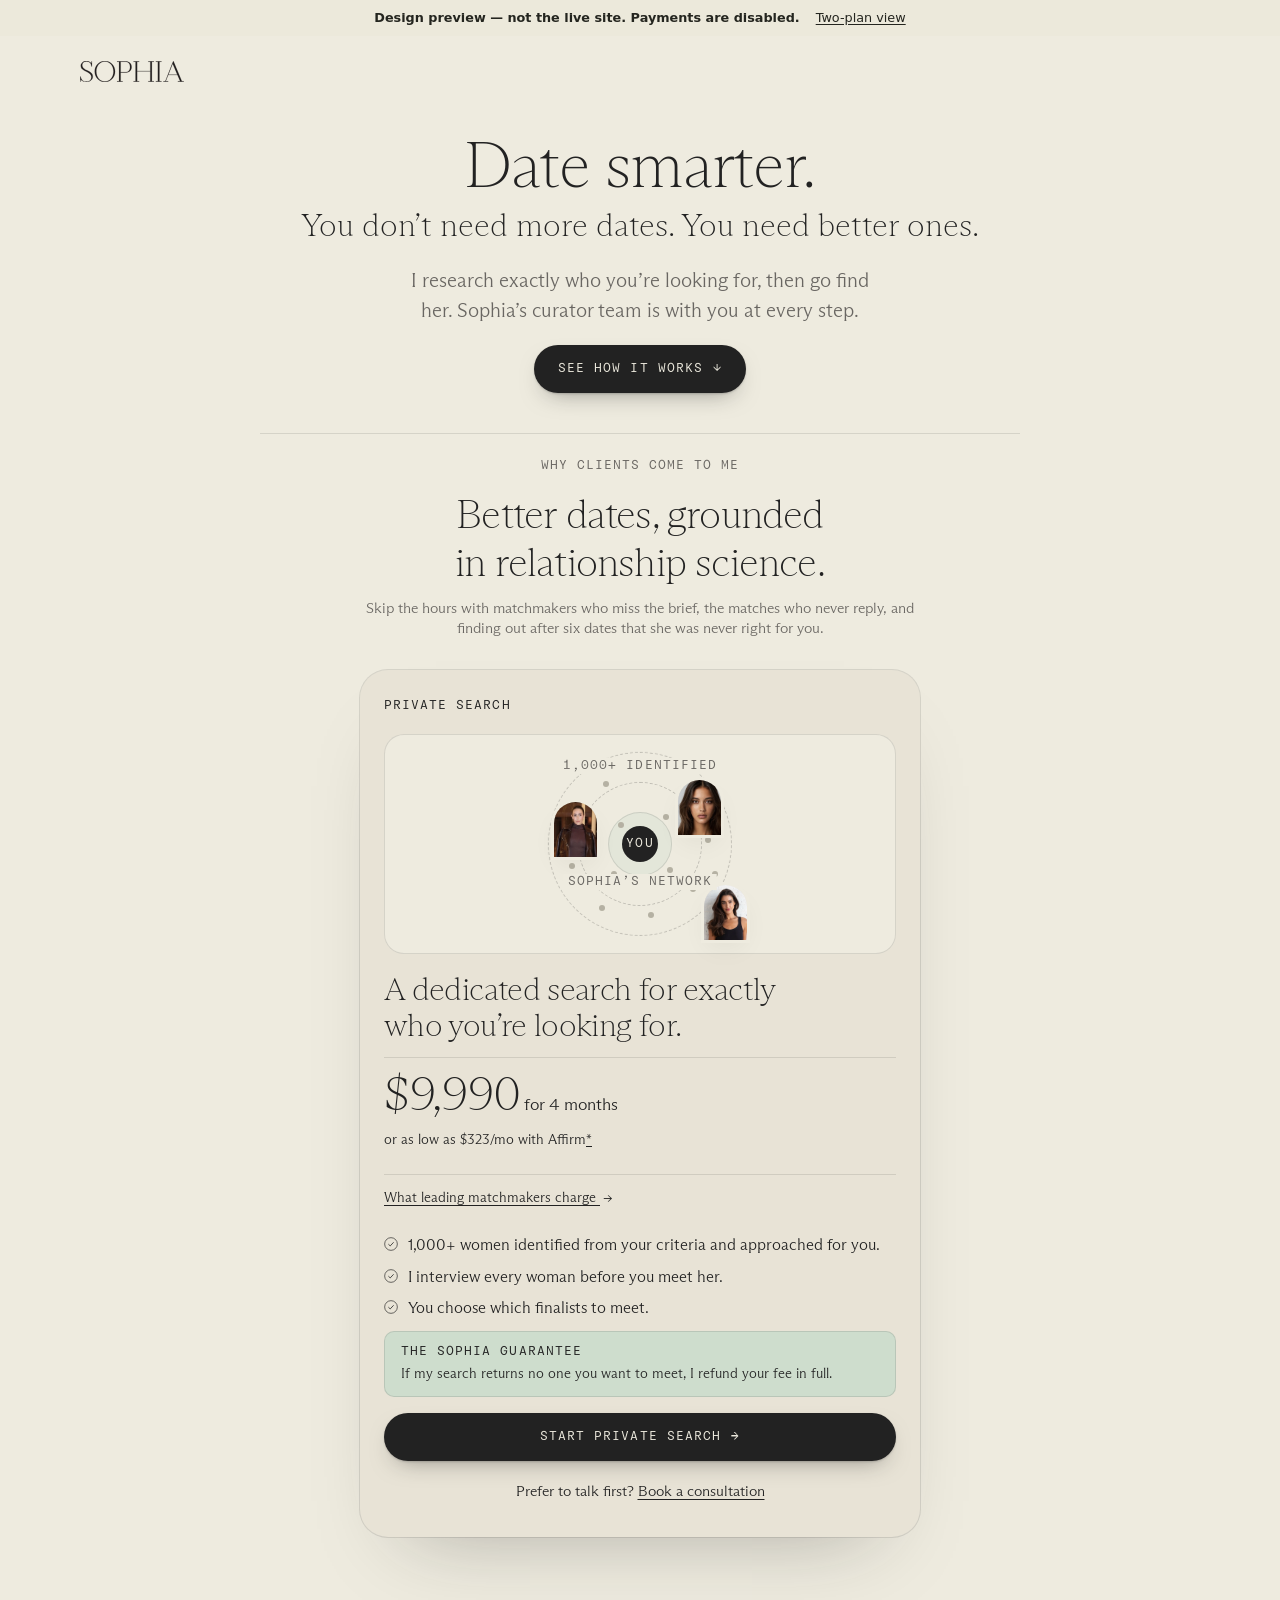
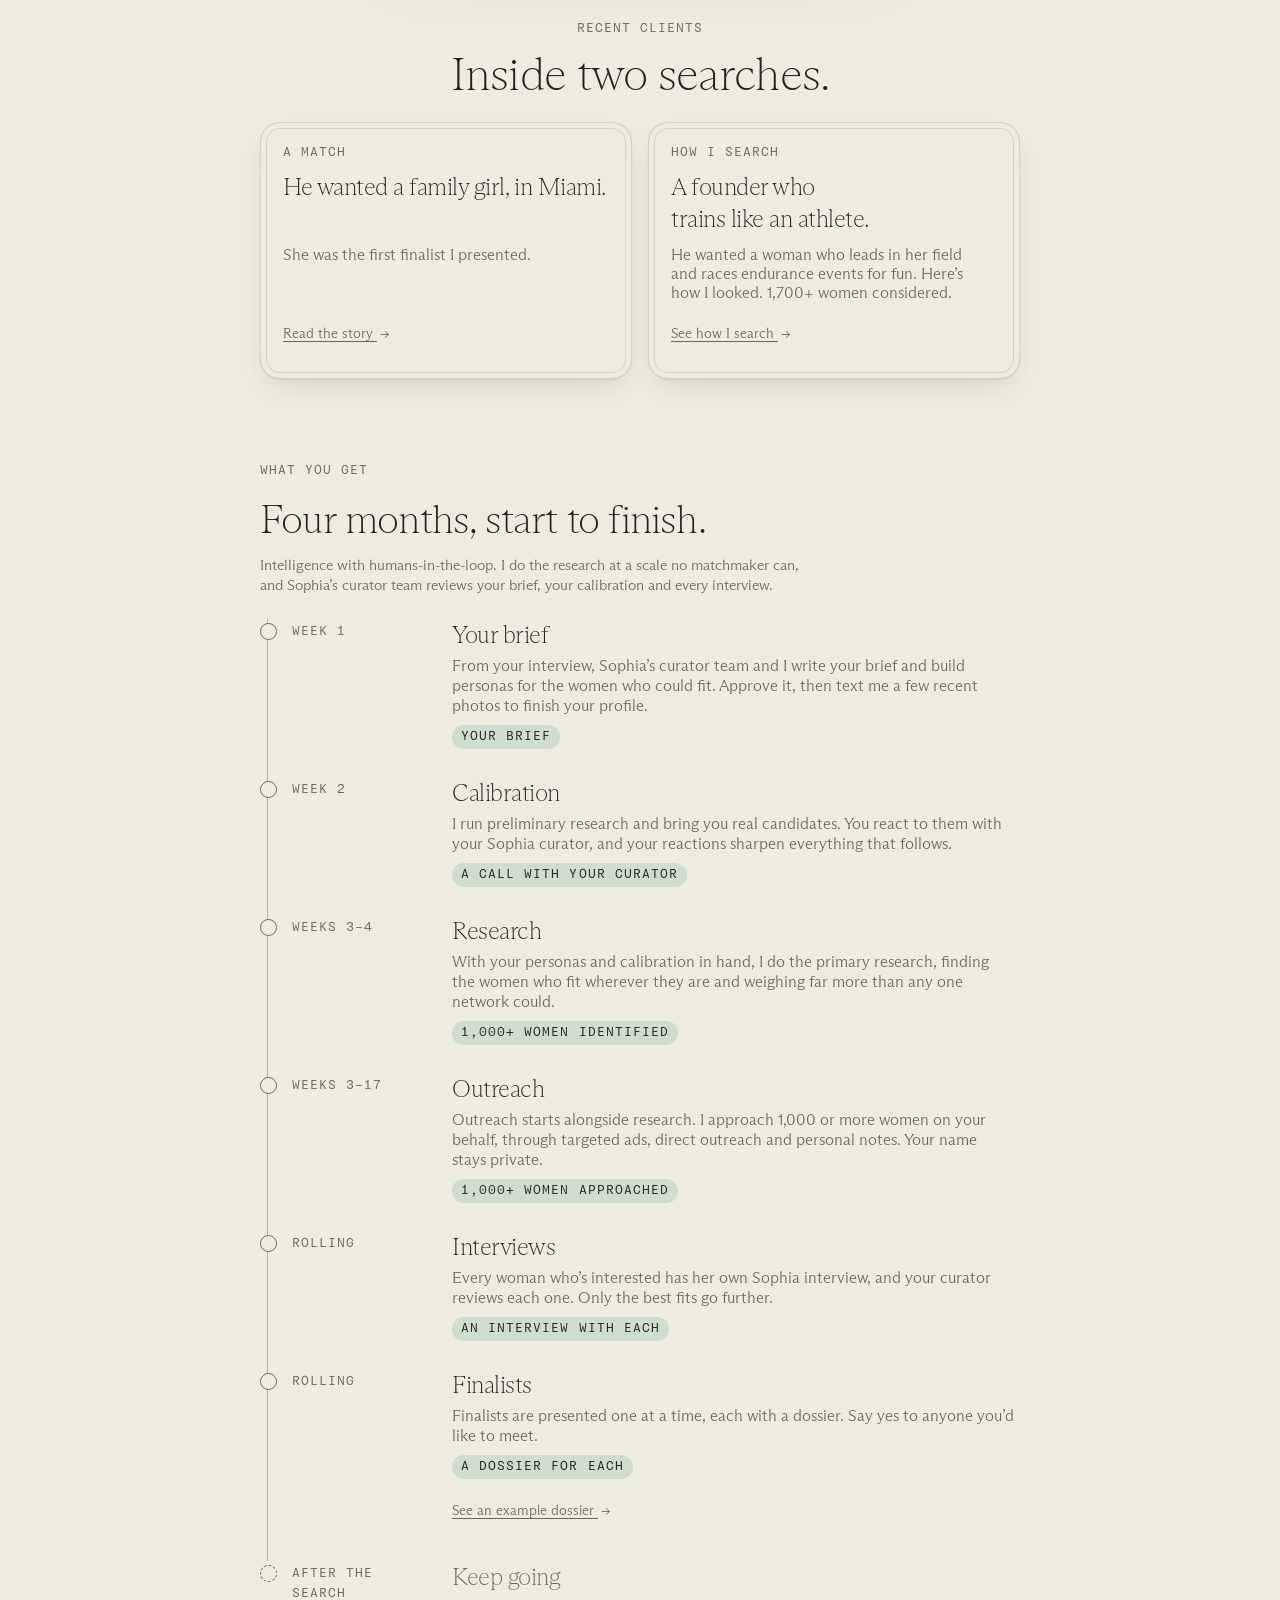
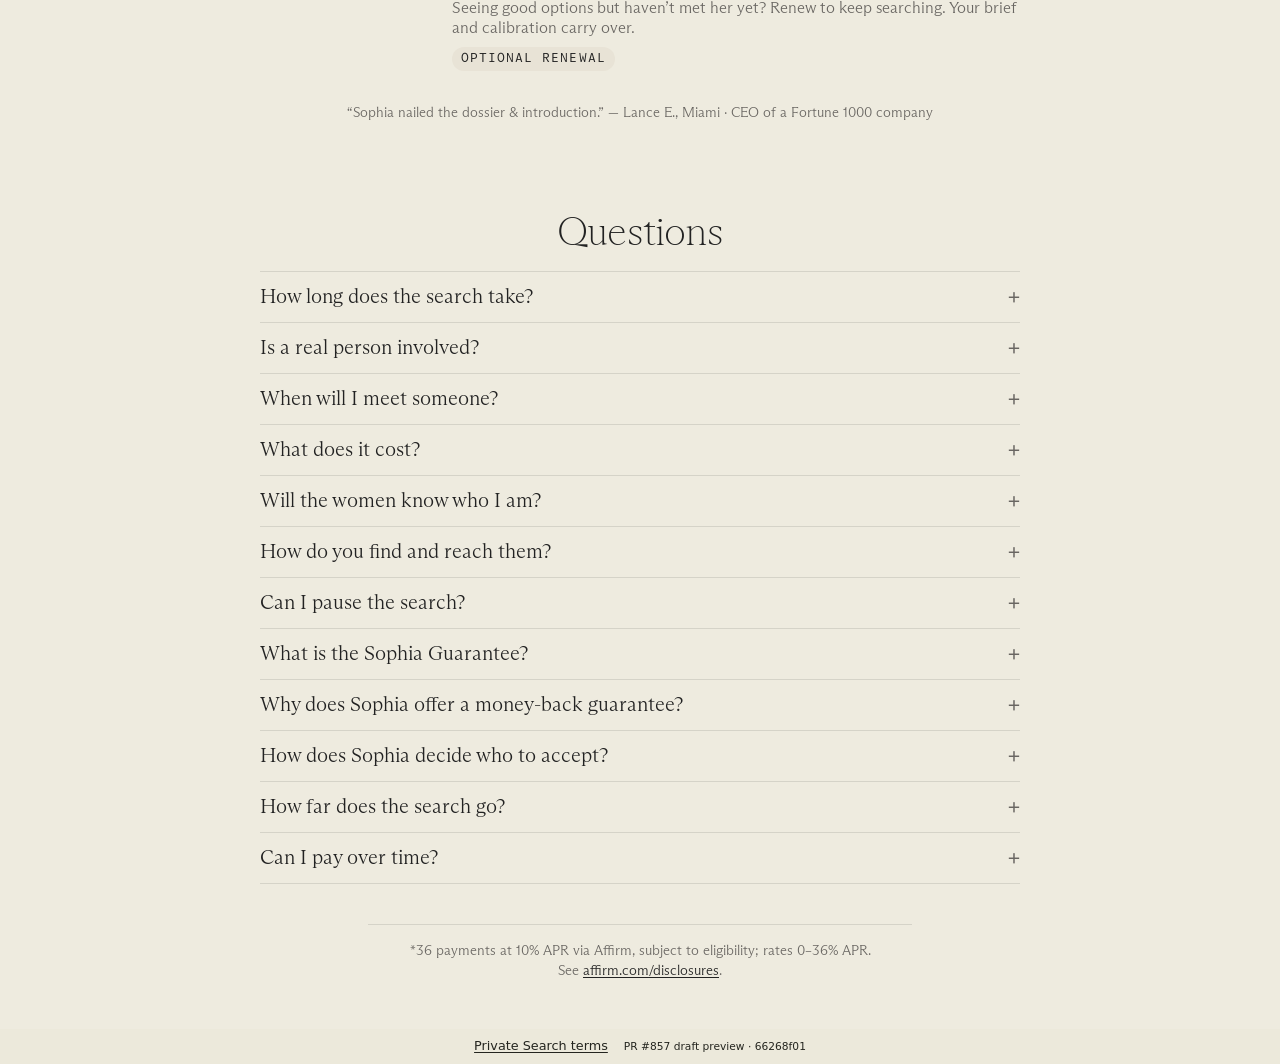
==== commit bb980d15: "Update design preview to 66268f01. Not the live site." ====
--- a/plans/index.html
+++ b/plans/index.html
@@ -9,5 +9,5 @@
 <link rel="stylesheet" href="../preview.css">
 <script type="module" src="../preview.js"></script>
 </head>
-<body><div id="root" data-prefix="../" data-route="plans"><link rel="preload" as="image" href="../assets/plans/sophia-wordmark.svg" fetchPriority="high"/><link rel="preload" as="image" href="../assets/plans/overhaul/josephine.webp" imageSizes="56px"/><link rel="preload" as="image" href="../assets/plans/overhaul/kristina.webp" imageSizes="56px"/><link rel="preload" as="image" href="../assets/plans/overhaul/alyssa.webp" imageSizes="56px"/><aside class="preview-banner"><strong>Design preview — not the live site. Payments are disabled.</strong><a href="../two/">Two-plan view</a></aside><main class="Yt i  " data-plans-overhaul="true" data-plans-version="search_only_v1"><header class="Le"><img alt="Sophia" width="104" height="21" src="../assets/plans/sophia-wordmark.svg" fetchPriority="high"/></header><section id="top" class="m"><h1>Date smarter.</h1><p class="Oe">You don’t need more dates. You need better ones.</p><p class="Pe">I research exactly who you’re looking for, then go find her. Sophia’s curator team is with you at every step.</p><a class="L Ca" href="#how">See how it works<!-- --> <span aria-hidden="true">↓</span></a></section><section id="why" class="Ct" aria-labelledby="why-title"><p class="w">Why clients come to me</p><h2 id="why-title">Better dates, grounded in relationship science.</h2><p class="Aa">Skip the hours with matchmakers who miss the brief, the matches who never reply, and finding out after six dates that she was never right for you.</p></section><section id="plans" class="Qe " aria-label="Plans"><div class="Da"><article id="private-search" class="R ja" aria-labelledby="search-heading"><div class="Ta"><p class="Je" id="search-title">Private Search</p></div><div class="At Ze"><div class="Ii s" aria-hidden="true"><span class="Ki Li"></span><span class="Ki mt"></span><span class="Ki K"></span><span class="ft" style="left:74%;top:24%;--i:0"></span><span class="ft" style="left:86%;top:48%;--i:1"></span><span class="ft" style="left:78%;top:74%;--i:2"></span><span class="ft" style="left:56%;top:88%;--i:3"></span><span class="ft" style="left:30%;top:84%;--i:4"></span><span class="ft" style="left:14%;top:62%;--i:5"></span><span class="ft" style="left:16%;top:34%;--i:6"></span><span class="ft" style="left:32%;top:18%;--i:7"></span><span class="ft" style="left:64%;top:36%;--i:8"></span><span class="ft" style="left:66%;top:64%;--i:9"></span><span class="ft" style="left:36%;top:66%;--i:10"></span><span class="ft" style="left:40%;top:40%;--i:11"></span><span class="ft" style="left:92%;top:30%;--i:12"></span><span class="ft" style="left:8%;top:46%;--i:13"></span><span class="ft" style="left:90%;top:66%;--i:14"></span><span class="ie bt Oi"><img loading="eager" alt="" sizes="56px" style="position:absolute;inset:0;width:100%;height:100%;color:transparent" src="../assets/plans/overhaul/josephine.webp"/></span><span class="ie bt Pi"><img loading="eager" alt="" sizes="56px" style="position:absolute;inset:0;width:100%;height:100%;color:transparent" src="../assets/plans/overhaul/kristina.webp"/></span><span class="ie bt Qi"><img loading="eager" alt="" sizes="56px" style="position:absolute;inset:0;width:100%;height:100%;color:transparent" src="../assets/plans/overhaul/alyssa.webp"/></span><span class="ee">You</span><span class="te Vi">Sophia’s network</span><span class="te Zi">1,000<!-- -->+ identified</span></div></div><h2 id="search-heading" class="_e">A dedicated search for exactly who you’re looking for.</h2><div class="q"><p><b>$9,990</b> <span>for <!-- -->4<!-- --> months</span></p><p class="Z">or as low as <!-- -->$323<!-- -->/mo with Affirm<a href="#financing-footnote" aria-label="Financing disclosure">*</a></p></div><button type="button" class="Q" aria-haspopup="dialog">What leading matchmakers charge<!-- --> <span aria-hidden="true">→</span></button><ul class="G"><li><svg class="yi " viewBox="0 0 16 16" aria-hidden="true"><circle cx="8" cy="8" r="7.25" fill="none" stroke="currentColor" stroke-width="0.75"></circle><path d="M5 8.2 7.1 10.2 11 6" fill="none" stroke="currentColor" stroke-width="0.9"></path></svg><span>1,000<!-- -->+ women identified from your criteria and approached for you.</span></li><li><svg class="yi " viewBox="0 0 16 16" aria-hidden="true"><circle cx="8" cy="8" r="7.25" fill="none" stroke="currentColor" stroke-width="0.75"></circle><path d="M5 8.2 7.1 10.2 11 6" fill="none" stroke="currentColor" stroke-width="0.9"></path></svg><span>I interview every woman before you meet her.</span></li><li><svg class="yi " viewBox="0 0 16 16" aria-hidden="true"><circle cx="8" cy="8" r="7.25" fill="none" stroke="currentColor" stroke-width="0.75"></circle><path d="M5 8.2 7.1 10.2 11 6" fill="none" stroke="currentColor" stroke-width="0.9"></path></svg><span>You choose which finalists to meet.</span></li></ul><div class="Ma"><p class="We">The Sophia Guarantee</p><p>If my search returns no one you want to meet, I refund your fee in full.</p></div><div class="Ga"><button id="private-search-buy" type="button" class="L">Start Private Search <span aria-hidden="true">→</span></button><button id="private-search-consultation" type="button" class="Bt">Prefer to talk first? <u>Book a consultation</u></button></div></article></div></section><section id="proof" class="z" aria-labelledby="proof-title"><p class="w">Recent clients</p><h2 id="proof-title">Inside two searches.</h2><div class="ii"><article class="k"><p class="w">A match</p><h3>He wanted a family girl, in Miami.</h3><p>She was the first finalist I presented.</p><button type="button" class="Q" aria-haspopup="dialog">Read the story<!-- --> <span aria-hidden="true">→</span></button></article><article class="k"><p class="w">How I search</p><h3>A founder who trains like an athlete.</h3><p>He wanted a woman who leads in her field and races endurance events for fun. Here’s how I looked. 1,700+ women considered.</p><button type="button" class="Q" aria-haspopup="dialog">See how I search<!-- --> <span aria-hidden="true">→</span></button></article></div></section><section id="how" class="ei" aria-labelledby="how-title"><p class="w">What you get</p><h2 id="how-title">Four months, start to finish.</h2><p class="Ha">Intelligence with humans-in-the-loop. I do the research at a scale no matchmaker can, and Sophia’s curator team reviews your brief, your calibration and every interview.</p><ol class="r" role="list"><li><span class="Ke">Week 1</span><div><h3>Your brief</h3><p>From your interview, Sophia’s curator team and I write your brief and build personas for the women who could fit. Approve it, then finish your profile with Upload Photos.</p><span class="St">Your brief</span></div></li><li><span class="Ke">Week 2</span><div><h3>Calibration</h3><p>I run preliminary research and bring you real candidates. You react to them with your Sophia curator, and your reactions sharpen everything that follows.</p><span class="St">A call with your curator</span></div></li><li><span class="Ke">Weeks 3–4</span><div><h3>Research</h3><p>With your personas and calibration in hand, I do the primary research, finding the women who fit wherever they are and weighing far more than any one network could.</p><span class="St">1,000+ women identified</span></div></li><li><span class="Ke">Weeks 3–17</span><div><h3>Outreach</h3><p>Outreach starts alongside research. I approach 1,000 or more women on your behalf, through targeted ads, direct outreach and personal notes. Your name stays private.</p><span class="St">1,000+ women approached</span></div></li><li><span class="Ke">Rolling</span><div><h3>Interviews</h3><p>Every woman who’s interested has her own Sophia interview, and your curator reviews each one. Only the best fits go further.</p><span class="St">An interview with each</span></div></li><li><span class="Ke">Rolling</span><div><h3>Finalists</h3><p>Finalists are presented one at a time, each with a dossier. Say yes to anyone you’d like to meet.</p><span class="St">A dossier for each</span><button type="button" class="Q Na" aria-haspopup="dialog">See an example dossier<!-- --> <span aria-hidden="true">→</span></button></div></li><li class="jt"><span class="Ke">After the search</span><div><h3>Keep going</h3><p>Seeing good options but haven’t met her yet? Renew to keep searching. Your brief and calibration carry over.</p><span class="St">Optional renewal</span></div></li></ol></section><p class="Xa">“Sophia nailed the dossier &amp; introduction.” — Lance E., Miami · CEO of a Fortune 1000 company</p><section class="Dt" aria-labelledby="faq-title"><h2 id="faq-title">Questions</h2><div><details class="f"><summary>How long does the search take?</summary><p>Four months from the day you’re charged. Outreach starts in your third week. Seeing good options when it ends? Renew to keep searching.</p></details><details class="f"><summary>Is a real person involved?</summary><p>Yes. Sophia’s curator team reviews your interview, shapes your brief with you and meets you to calibrate. I do the research and outreach, and your curator reviews every woman before she reaches you.</p></details><details class="f"><summary>When will I meet someone?</summary><p>As soon as a woman says yes and passes my interview. I won’t promise a date, but I will promise the work: 1,000 or more women approached on your behalf.</p></details><details class="f"><summary>What does it cost?</summary><p>$9,990 for four months, once. No subscription. Or pay over time with Affirm, as low as $323/mo.*</p></details><details class="f"><summary>Will the women know who I am?</summary><p>Not at first. I describe you without your name, and share your profile only with women I’ve interviewed.</p></details><details class="f"><summary>How do you find and reach them?</summary><p>I identify 1,000+ women who fit your brief, wherever they are, then reach them through targeted ads, direct outreach and personal notes. Your name stays private during outreach.</p></details><details class="f"><summary>Can I pause the search?</summary><p>Yes, once, for up to four weeks after outreach begins, say if you start seeing someone I’ve presented. Your clock stops, and the search resumes when the pause ends, or sooner if you ask, so the women I’ve found don’t go cold.</p></details><details class="f"><summary>What is the Sophia Guarantee?</summary><p>If my search returns no one you want to meet, I refund your fee in full. It’s decided when the search ends.</p></details><details class="f"><summary>Why does Sophia offer a money-back guarantee?</summary><p>I’m not aware of another matchmaker that offers one. I want my incentives to match yours, so I’m betting on my own work.</p></details><details class="f"><summary>How does Sophia decide who to accept?</summary><p>Sophia’s membership team accepts you when they believe I can succeed for you. With the guarantee, I’m betting on it. If your search looks harder than four months allows, I may ask for a consultation to revise the scope: more time and budget, or relaxing a few filters once you’ve seen the tradeoffs.</p></details><details class="f"><summary>How far does the search go?</summary><p>As far as it takes. For one client, a founder who trains like an athlete, I considered more than 1,700 women against his brief.</p></details><details class="f"><summary>Can I pay over time?</summary><p>Yes. As low as $323/mo with Affirm, subject to approval.* You’ll see your options at checkout.</p></details></div></section><p id="financing-footnote" class="N">*<!-- -->36 payments at 10% APR via Affirm, subject to eligibility; rates 0–36% APR. See<!-- --> <a href="https://www.affirm.com/disclosures" target="_blank" rel="noopener">affirm.com/disclosures</a>.</p></main><footer class="preview-footer"><a href="../terms/#private-search">Private Search terms</a><small>PR #857 draft preview · <!-- -->9c43b098</small></footer></div></body>
+<body><div id="root" data-prefix="../" data-route="plans"><link rel="preload" as="image" href="../assets/plans/sophia-wordmark.svg" fetchPriority="high"/><link rel="preload" as="image" href="../assets/plans/overhaul/josephine.webp" imageSizes="56px"/><link rel="preload" as="image" href="../assets/plans/overhaul/kristina.webp" imageSizes="56px"/><link rel="preload" as="image" href="../assets/plans/overhaul/alyssa.webp" imageSizes="56px"/><aside class="preview-banner"><strong>Design preview — not the live site. Payments are disabled.</strong><a href="../two/">Two-plan view</a></aside><main class="Yt i  " data-plans-overhaul="true" data-plans-version="search_only_v1"><header class="Le"><img alt="Sophia" width="104" height="21" src="../assets/plans/sophia-wordmark.svg" fetchPriority="high"/></header><section id="top" class="m"><h1>Date smarter.</h1><p class="Oe">You don’t need more dates. You need better ones.</p><p class="Pe">I research exactly who you’re looking for, then go find her. Sophia’s curator team is with you at every step.</p><a class="L Ca" href="#how">See how it works<!-- --> <span aria-hidden="true">↓</span></a></section><section id="why" class="Ct" aria-labelledby="why-title"><p class="w">Why clients come to me</p><h2 id="why-title">Better dates, grounded in relationship science.</h2><p class="Aa">Skip the hours with matchmakers who miss the brief, the matches who never reply, and finding out after six dates that she was never right for you.</p></section><section id="plans" class="Qe " aria-label="Plans"><div class="Da"><article id="private-search" class="R ja" aria-labelledby="search-heading"><div class="Ta"><p class="Je" id="search-title">Private Search</p></div><div class="At Ze"><div class="Ii s" aria-hidden="true"><span class="Ki Li"></span><span class="Ki mt"></span><span class="Ki K"></span><span class="ft" style="left:74%;top:24%;--i:0"></span><span class="ft" style="left:86%;top:48%;--i:1"></span><span class="ft" style="left:78%;top:74%;--i:2"></span><span class="ft" style="left:56%;top:88%;--i:3"></span><span class="ft" style="left:30%;top:84%;--i:4"></span><span class="ft" style="left:14%;top:62%;--i:5"></span><span class="ft" style="left:16%;top:34%;--i:6"></span><span class="ft" style="left:32%;top:18%;--i:7"></span><span class="ft" style="left:64%;top:36%;--i:8"></span><span class="ft" style="left:66%;top:64%;--i:9"></span><span class="ft" style="left:36%;top:66%;--i:10"></span><span class="ft" style="left:40%;top:40%;--i:11"></span><span class="ft" style="left:92%;top:30%;--i:12"></span><span class="ft" style="left:8%;top:46%;--i:13"></span><span class="ft" style="left:90%;top:66%;--i:14"></span><span class="ie bt Oi"><img loading="eager" alt="" sizes="56px" style="position:absolute;inset:0;width:100%;height:100%;color:transparent" src="../assets/plans/overhaul/josephine.webp"/></span><span class="ie bt Pi"><img loading="eager" alt="" sizes="56px" style="position:absolute;inset:0;width:100%;height:100%;color:transparent" src="../assets/plans/overhaul/kristina.webp"/></span><span class="ie bt Qi"><img loading="eager" alt="" sizes="56px" style="position:absolute;inset:0;width:100%;height:100%;color:transparent" src="../assets/plans/overhaul/alyssa.webp"/></span><span class="ee">You</span><span class="te Vi">Sophia’s network</span><span class="te Zi">1,000<!-- -->+ identified</span></div></div><h2 id="search-heading" class="_e">A dedicated search for exactly who you’re looking for.</h2><div class="q"><p><b>$9,990</b> <span>for <!-- -->4<!-- --> months</span></p><p class="Z">or as low as <!-- -->$323<!-- -->/mo with Affirm<a href="#financing-footnote" aria-label="Financing disclosure">*</a></p></div><button type="button" class="Q" aria-haspopup="dialog">What leading matchmakers charge<!-- --> <span aria-hidden="true">→</span></button><ul class="G"><li><svg class="yi " viewBox="0 0 16 16" aria-hidden="true"><circle cx="8" cy="8" r="7.25" fill="none" stroke="currentColor" stroke-width="0.75"></circle><path d="M5 8.2 7.1 10.2 11 6" fill="none" stroke="currentColor" stroke-width="0.9"></path></svg><span>1,000<!-- -->+ women identified from your criteria and approached for you.</span></li><li><svg class="yi " viewBox="0 0 16 16" aria-hidden="true"><circle cx="8" cy="8" r="7.25" fill="none" stroke="currentColor" stroke-width="0.75"></circle><path d="M5 8.2 7.1 10.2 11 6" fill="none" stroke="currentColor" stroke-width="0.9"></path></svg><span>I interview every woman before you meet her.</span></li><li><svg class="yi " viewBox="0 0 16 16" aria-hidden="true"><circle cx="8" cy="8" r="7.25" fill="none" stroke="currentColor" stroke-width="0.75"></circle><path d="M5 8.2 7.1 10.2 11 6" fill="none" stroke="currentColor" stroke-width="0.9"></path></svg><span>You choose which finalists to meet.</span></li></ul><div class="Ma"><p class="We">The Sophia Guarantee</p><p>If my search returns no one you want to meet, I refund your fee in full.</p></div><div class="Ga"><button id="private-search-buy" type="button" class="L">Start Private Search <span aria-hidden="true">→</span></button><button id="private-search-consultation" type="button" class="Bt">Prefer to talk first? <u>Book a consultation</u></button></div></article></div></section><section id="proof" class="z" aria-labelledby="proof-title"><p class="w">Recent clients</p><h2 id="proof-title">Inside two searches.</h2><div class="ii"><article class="k"><p class="w">A match</p><h3>He wanted a family girl, in Miami.</h3><p>She was the first finalist I presented.</p><button type="button" class="Q" aria-haspopup="dialog">Read the story<!-- --> <span aria-hidden="true">→</span></button></article><article class="k"><p class="w">How I search</p><h3>A founder who trains like an athlete.</h3><p>He wanted a woman who leads in her field and races endurance events for fun. Here’s how I looked. 1,700+ women considered.</p><button type="button" class="Q" aria-haspopup="dialog">See how I search<!-- --> <span aria-hidden="true">→</span></button></article></div></section><section id="how" class="ei" aria-labelledby="how-title"><p class="w">What you get</p><h2 id="how-title">Four months, start to finish.</h2><p class="Ha">Intelligence with humans-in-the-loop. I do the research at a scale no matchmaker can, and Sophia’s curator team reviews your brief, your calibration and every interview.</p><ol class="r" role="list"><li><span class="Ke">Week 1</span><div><h3>Your brief</h3><p>From your interview, Sophia’s curator team and I write your brief and build personas for the women who could fit. Approve it, then text me a few recent photos to finish your profile.</p><span class="St">Your brief</span></div></li><li><span class="Ke">Week 2</span><div><h3>Calibration</h3><p>I run preliminary research and bring you real candidates. You react to them with your Sophia curator, and your reactions sharpen everything that follows.</p><span class="St">A call with your curator</span></div></li><li><span class="Ke">Weeks 3–4</span><div><h3>Research</h3><p>With your personas and calibration in hand, I do the primary research, finding the women who fit wherever they are and weighing far more than any one network could.</p><span class="St">1,000+ women identified</span></div></li><li><span class="Ke">Weeks 3–17</span><div><h3>Outreach</h3><p>Outreach starts alongside research. I approach 1,000 or more women on your behalf, through targeted ads, direct outreach and personal notes. Your name stays private.</p><span class="St">1,000+ women approached</span></div></li><li><span class="Ke">Rolling</span><div><h3>Interviews</h3><p>Every woman who’s interested has her own Sophia interview, and your curator reviews each one. Only the best fits go further.</p><span class="St">An interview with each</span></div></li><li><span class="Ke">Rolling</span><div><h3>Finalists</h3><p>Finalists are presented one at a time, each with a dossier. Say yes to anyone you’d like to meet.</p><span class="St">A dossier for each</span><button type="button" class="Q Na" aria-haspopup="dialog">See an example dossier<!-- --> <span aria-hidden="true">→</span></button></div></li><li class="jt"><span class="Ke">After the search</span><div><h3>Keep going</h3><p>Seeing good options but haven’t met her yet? Renew to keep searching. Your brief and calibration carry over.</p><span class="St">Optional renewal</span></div></li></ol></section><p class="Xa">“Sophia nailed the dossier &amp; introduction.” — Lance E., Miami · CEO of a Fortune 1000 company</p><section class="Dt" aria-labelledby="faq-title"><h2 id="faq-title">Questions</h2><div><details class="f"><summary>How long does the search take?</summary><p>Four months from the day you’re charged. Outreach starts in your third week. Seeing good options when it ends? Renew to keep searching.</p></details><details class="f"><summary>Is a real person involved?</summary><p>Yes. Sophia’s curator team reviews your interview, shapes your brief with you and meets you to calibrate. I do the research and outreach, and your curator reviews every woman before she reaches you.</p></details><details class="f"><summary>When will I meet someone?</summary><p>As soon as a woman says yes and passes my interview. I won’t promise a date, but I will promise the work: 1,000 or more women approached on your behalf.</p></details><details class="f"><summary>What does it cost?</summary><p>$9,990 for four months, once. No subscription. Or pay over time with Affirm, as low as $323/mo.*</p></details><details class="f"><summary>Will the women know who I am?</summary><p>Not at first. I describe you without your name, and share your profile only with women I’ve interviewed.</p></details><details class="f"><summary>How do you find and reach them?</summary><p>I identify 1,000+ women who fit your brief, wherever they are, then reach them through targeted ads, direct outreach and personal notes. Your name stays private during outreach.</p></details><details class="f"><summary>Can I pause the search?</summary><p>Yes, once, for up to four weeks after outreach begins, say if you start seeing someone I’ve presented. Your clock stops, and the search resumes when the pause ends, or sooner if you ask, so the women I’ve found don’t go cold.</p></details><details class="f"><summary>What is the Sophia Guarantee?</summary><p>If my search returns no one you want to meet, I refund your fee in full. It’s decided when the search ends.</p></details><details class="f"><summary>Why does Sophia offer a money-back guarantee?</summary><p>I’m not aware of another matchmaker that offers one. I want my incentives to match yours, so I’m betting on my own work.</p></details><details class="f"><summary>How does Sophia decide who to accept?</summary><p>Sophia’s membership team accepts you when they believe I can succeed for you. With the guarantee, I’m betting on it. If your search looks harder than four months allows, I may ask for a consultation to revise the scope: more time and budget, or relaxing a few filters once you’ve seen the tradeoffs.</p></details><details class="f"><summary>How far does the search go?</summary><p>As far as it takes. For one client, a founder who trains like an athlete, I considered more than 1,700 women against his brief.</p></details><details class="f"><summary>Can I pay over time?</summary><p>Yes. As low as $323/mo with Affirm, subject to approval.* You’ll see your options at checkout.</p></details></div></section><p id="financing-footnote" class="N">*<!-- -->36 payments at 10% APR via Affirm, subject to eligibility; rates 0–36% APR. See<!-- --> <a href="https://www.affirm.com/disclosures" target="_blank" rel="noopener">affirm.com/disclosures</a>.</p></main><footer class="preview-footer"><a href="../terms/#private-search">Private Search terms</a><small>PR #857 draft preview · <!-- -->66268f01</small></footer></div></body>
 </html>
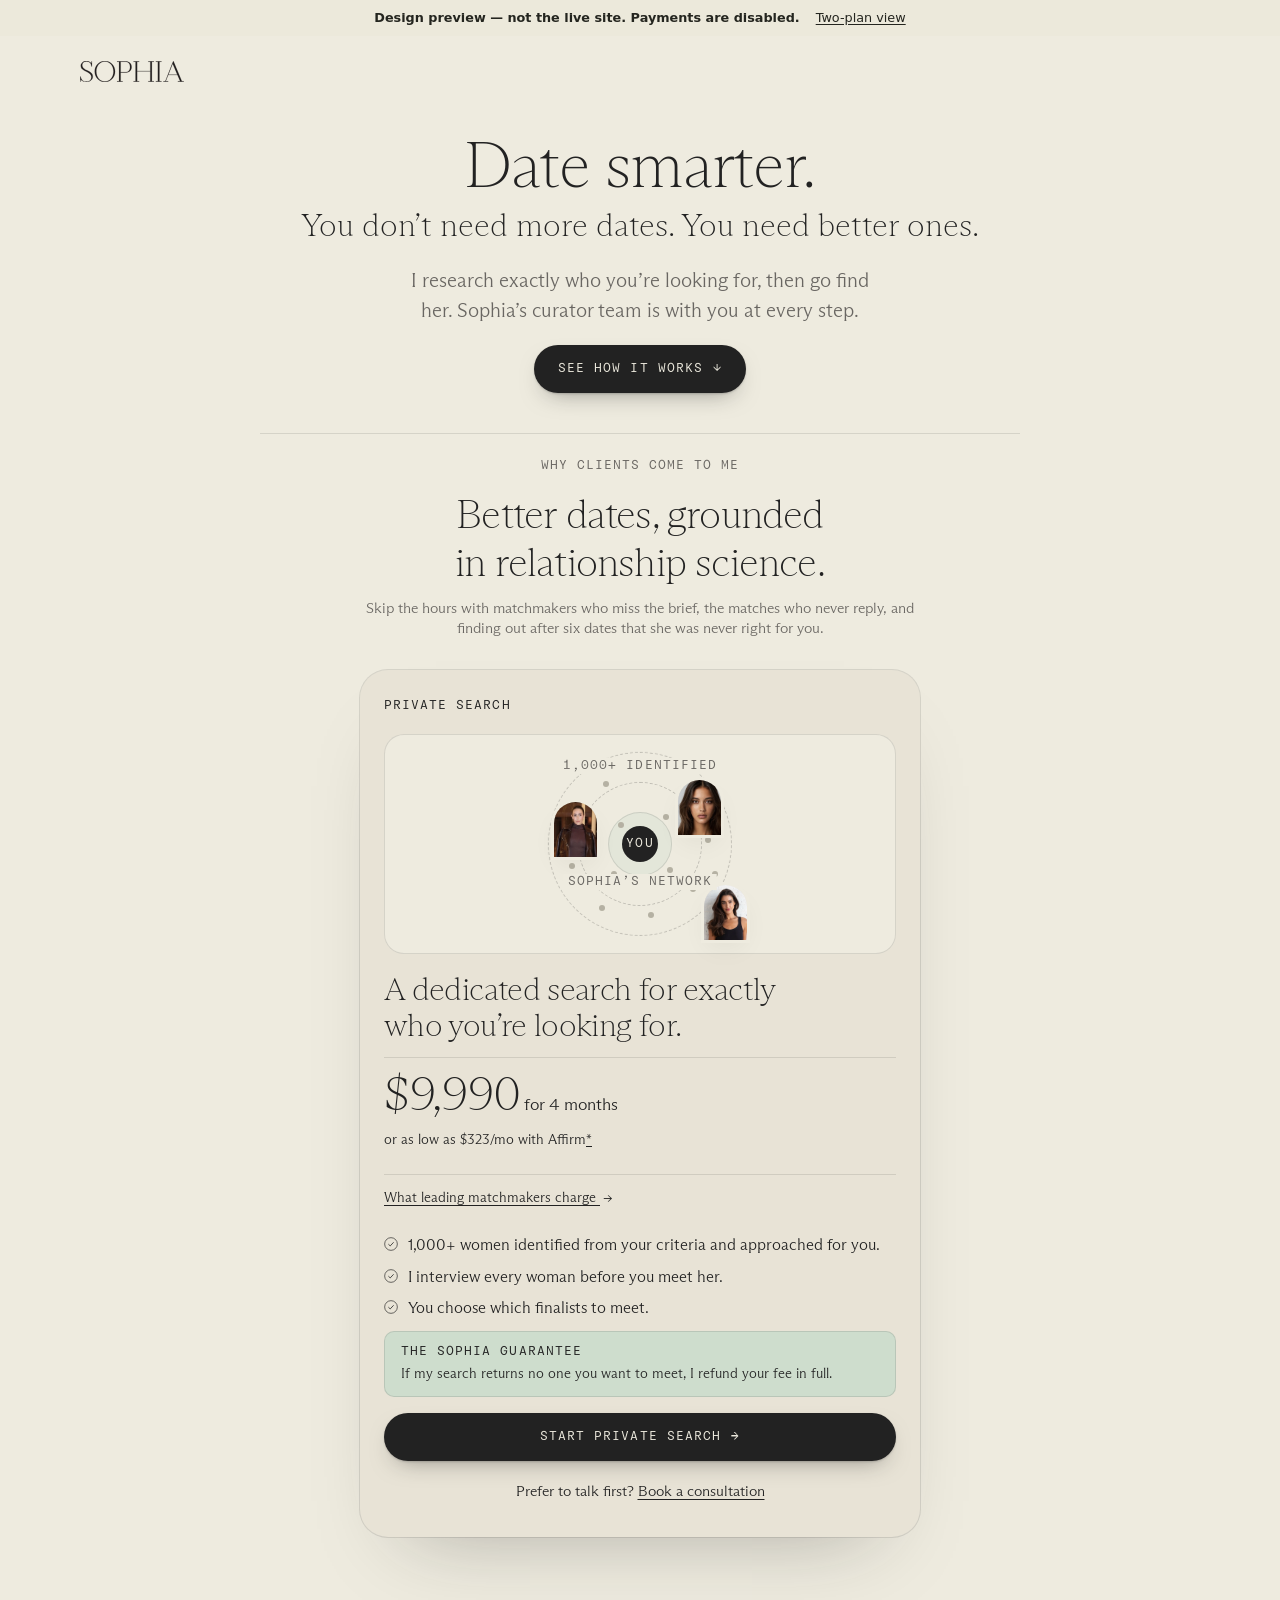
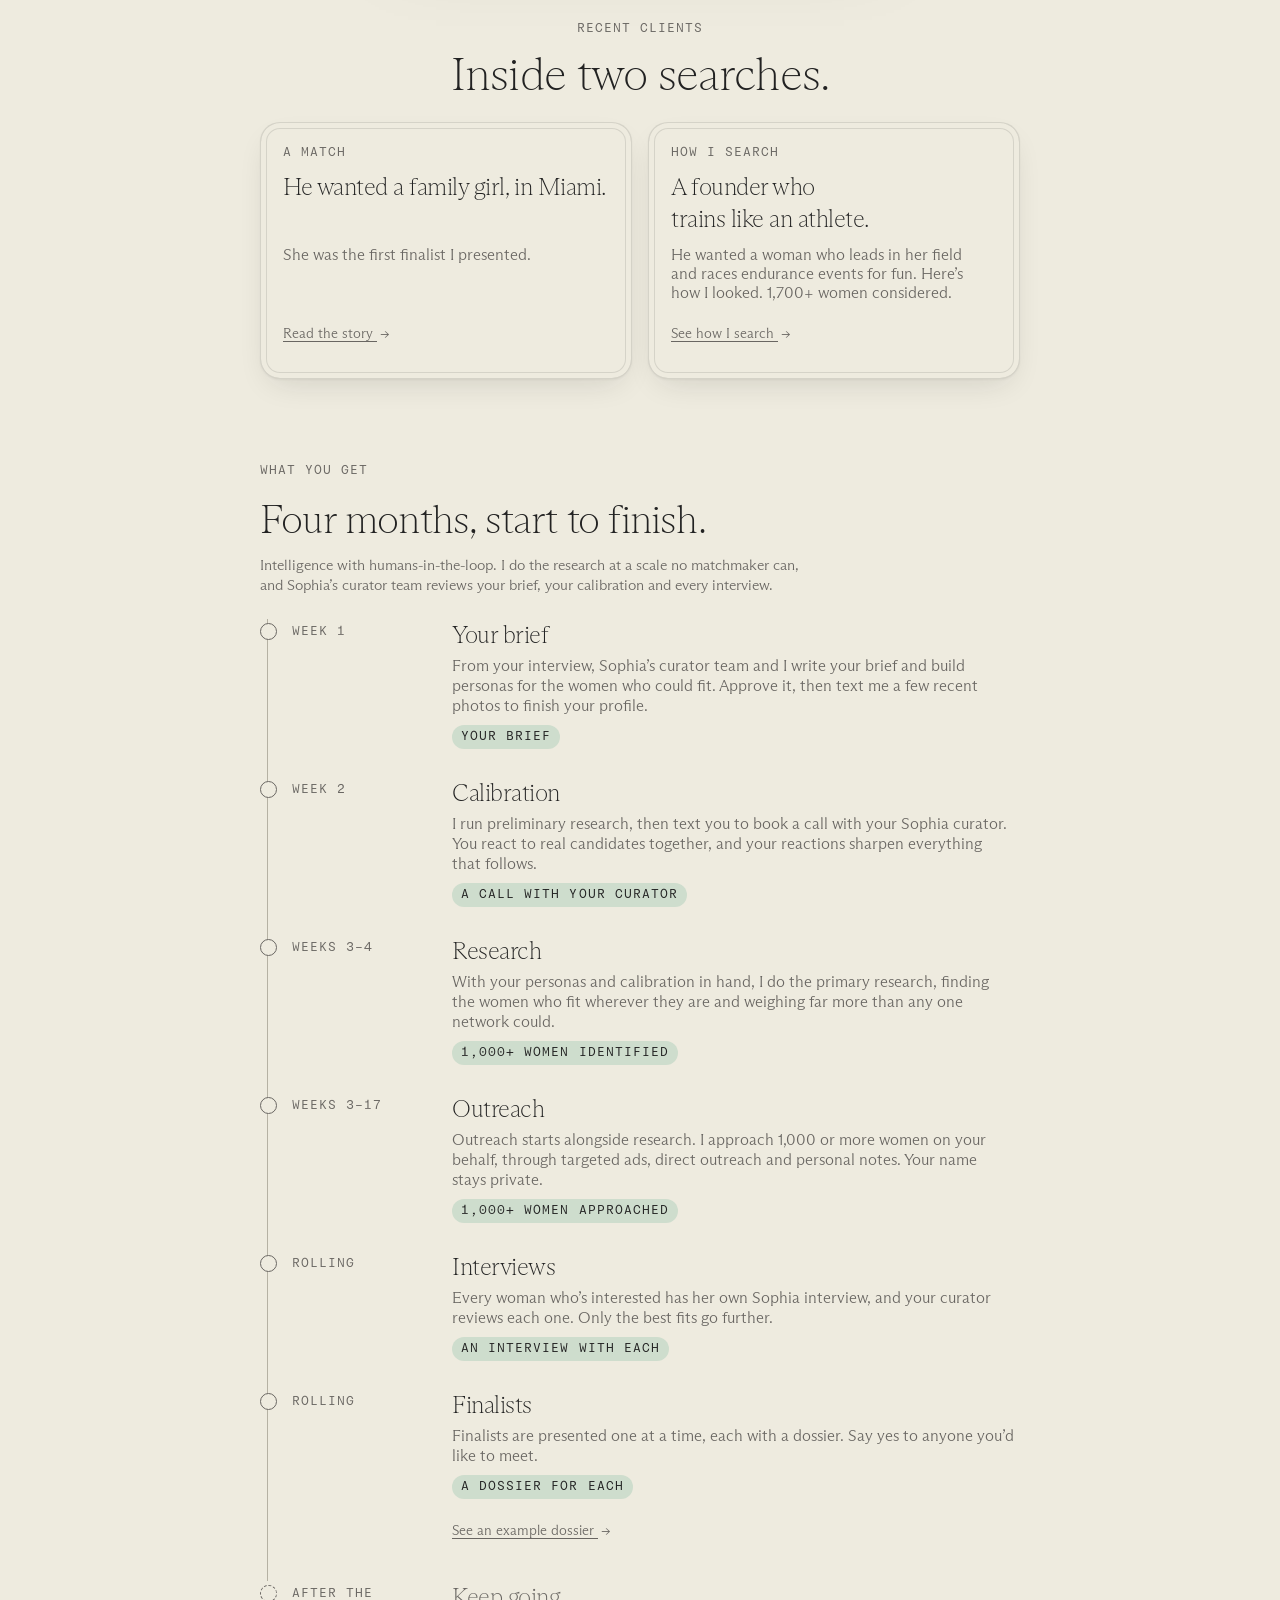
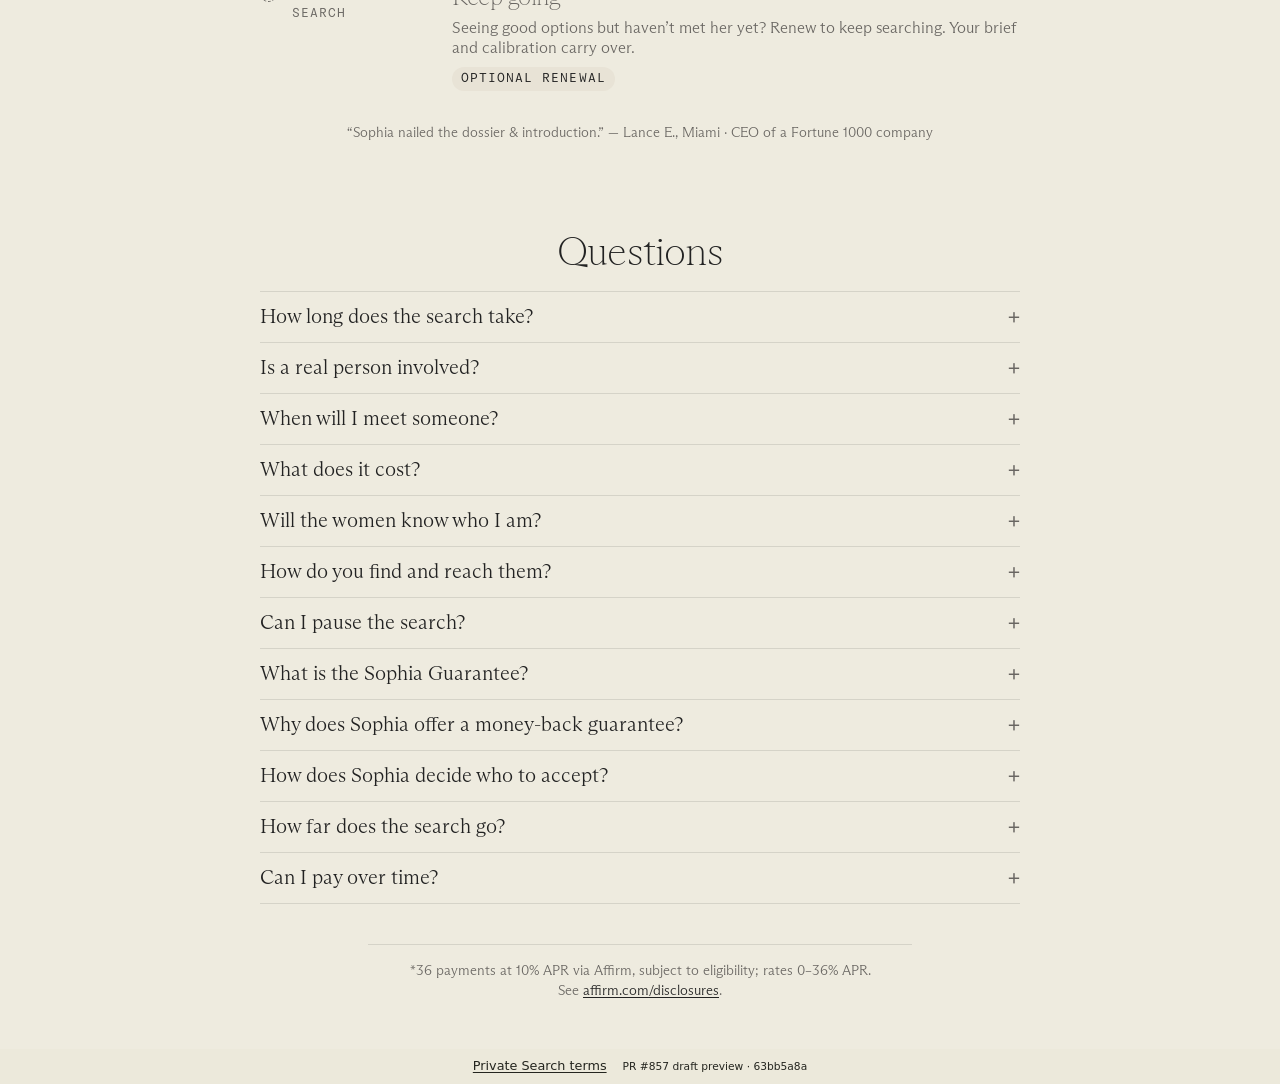
==== commit a74a3a2e: "Update design preview to 63bb5a8a. Not the live site." ====
--- a/plans/index.html
+++ b/plans/index.html
@@ -9,5 +9,5 @@
 <link rel="stylesheet" href="../preview.css">
 <script type="module" src="../preview.js"></script>
 </head>
-<body><div id="root" data-prefix="../" data-route="plans"><link rel="preload" as="image" href="../assets/plans/sophia-wordmark.svg" fetchPriority="high"/><link rel="preload" as="image" href="../assets/plans/overhaul/josephine.webp" imageSizes="56px"/><link rel="preload" as="image" href="../assets/plans/overhaul/kristina.webp" imageSizes="56px"/><link rel="preload" as="image" href="../assets/plans/overhaul/alyssa.webp" imageSizes="56px"/><aside class="preview-banner"><strong>Design preview — not the live site. Payments are disabled.</strong><a href="../two/">Two-plan view</a></aside><main class="Yt i  " data-plans-overhaul="true" data-plans-version="search_only_v1"><header class="Le"><img alt="Sophia" width="104" height="21" src="../assets/plans/sophia-wordmark.svg" fetchPriority="high"/></header><section id="top" class="m"><h1>Date smarter.</h1><p class="Oe">You don’t need more dates. You need better ones.</p><p class="Pe">I research exactly who you’re looking for, then go find her. Sophia’s curator team is with you at every step.</p><a class="L Ca" href="#how">See how it works<!-- --> <span aria-hidden="true">↓</span></a></section><section id="why" class="Ct" aria-labelledby="why-title"><p class="w">Why clients come to me</p><h2 id="why-title">Better dates, grounded in relationship science.</h2><p class="Aa">Skip the hours with matchmakers who miss the brief, the matches who never reply, and finding out after six dates that she was never right for you.</p></section><section id="plans" class="Qe " aria-label="Plans"><div class="Da"><article id="private-search" class="R ja" aria-labelledby="search-heading"><div class="Ta"><p class="Je" id="search-title">Private Search</p></div><div class="At Ze"><div class="Ii s" aria-hidden="true"><span class="Ki Li"></span><span class="Ki mt"></span><span class="Ki K"></span><span class="ft" style="left:74%;top:24%;--i:0"></span><span class="ft" style="left:86%;top:48%;--i:1"></span><span class="ft" style="left:78%;top:74%;--i:2"></span><span class="ft" style="left:56%;top:88%;--i:3"></span><span class="ft" style="left:30%;top:84%;--i:4"></span><span class="ft" style="left:14%;top:62%;--i:5"></span><span class="ft" style="left:16%;top:34%;--i:6"></span><span class="ft" style="left:32%;top:18%;--i:7"></span><span class="ft" style="left:64%;top:36%;--i:8"></span><span class="ft" style="left:66%;top:64%;--i:9"></span><span class="ft" style="left:36%;top:66%;--i:10"></span><span class="ft" style="left:40%;top:40%;--i:11"></span><span class="ft" style="left:92%;top:30%;--i:12"></span><span class="ft" style="left:8%;top:46%;--i:13"></span><span class="ft" style="left:90%;top:66%;--i:14"></span><span class="ie bt Oi"><img loading="eager" alt="" sizes="56px" style="position:absolute;inset:0;width:100%;height:100%;color:transparent" src="../assets/plans/overhaul/josephine.webp"/></span><span class="ie bt Pi"><img loading="eager" alt="" sizes="56px" style="position:absolute;inset:0;width:100%;height:100%;color:transparent" src="../assets/plans/overhaul/kristina.webp"/></span><span class="ie bt Qi"><img loading="eager" alt="" sizes="56px" style="position:absolute;inset:0;width:100%;height:100%;color:transparent" src="../assets/plans/overhaul/alyssa.webp"/></span><span class="ee">You</span><span class="te Vi">Sophia’s network</span><span class="te Zi">1,000<!-- -->+ identified</span></div></div><h2 id="search-heading" class="_e">A dedicated search for exactly who you’re looking for.</h2><div class="q"><p><b>$9,990</b> <span>for <!-- -->4<!-- --> months</span></p><p class="Z">or as low as <!-- -->$323<!-- -->/mo with Affirm<a href="#financing-footnote" aria-label="Financing disclosure">*</a></p></div><button type="button" class="Q" aria-haspopup="dialog">What leading matchmakers charge<!-- --> <span aria-hidden="true">→</span></button><ul class="G"><li><svg class="yi " viewBox="0 0 16 16" aria-hidden="true"><circle cx="8" cy="8" r="7.25" fill="none" stroke="currentColor" stroke-width="0.75"></circle><path d="M5 8.2 7.1 10.2 11 6" fill="none" stroke="currentColor" stroke-width="0.9"></path></svg><span>1,000<!-- -->+ women identified from your criteria and approached for you.</span></li><li><svg class="yi " viewBox="0 0 16 16" aria-hidden="true"><circle cx="8" cy="8" r="7.25" fill="none" stroke="currentColor" stroke-width="0.75"></circle><path d="M5 8.2 7.1 10.2 11 6" fill="none" stroke="currentColor" stroke-width="0.9"></path></svg><span>I interview every woman before you meet her.</span></li><li><svg class="yi " viewBox="0 0 16 16" aria-hidden="true"><circle cx="8" cy="8" r="7.25" fill="none" stroke="currentColor" stroke-width="0.75"></circle><path d="M5 8.2 7.1 10.2 11 6" fill="none" stroke="currentColor" stroke-width="0.9"></path></svg><span>You choose which finalists to meet.</span></li></ul><div class="Ma"><p class="We">The Sophia Guarantee</p><p>If my search returns no one you want to meet, I refund your fee in full.</p></div><div class="Ga"><button id="private-search-buy" type="button" class="L">Start Private Search <span aria-hidden="true">→</span></button><button id="private-search-consultation" type="button" class="Bt">Prefer to talk first? <u>Book a consultation</u></button></div></article></div></section><section id="proof" class="z" aria-labelledby="proof-title"><p class="w">Recent clients</p><h2 id="proof-title">Inside two searches.</h2><div class="ii"><article class="k"><p class="w">A match</p><h3>He wanted a family girl, in Miami.</h3><p>She was the first finalist I presented.</p><button type="button" class="Q" aria-haspopup="dialog">Read the story<!-- --> <span aria-hidden="true">→</span></button></article><article class="k"><p class="w">How I search</p><h3>A founder who trains like an athlete.</h3><p>He wanted a woman who leads in her field and races endurance events for fun. Here’s how I looked. 1,700+ women considered.</p><button type="button" class="Q" aria-haspopup="dialog">See how I search<!-- --> <span aria-hidden="true">→</span></button></article></div></section><section id="how" class="ei" aria-labelledby="how-title"><p class="w">What you get</p><h2 id="how-title">Four months, start to finish.</h2><p class="Ha">Intelligence with humans-in-the-loop. I do the research at a scale no matchmaker can, and Sophia’s curator team reviews your brief, your calibration and every interview.</p><ol class="r" role="list"><li><span class="Ke">Week 1</span><div><h3>Your brief</h3><p>From your interview, Sophia’s curator team and I write your brief and build personas for the women who could fit. Approve it, then text me a few recent photos to finish your profile.</p><span class="St">Your brief</span></div></li><li><span class="Ke">Week 2</span><div><h3>Calibration</h3><p>I run preliminary research and bring you real candidates. You react to them with your Sophia curator, and your reactions sharpen everything that follows.</p><span class="St">A call with your curator</span></div></li><li><span class="Ke">Weeks 3–4</span><div><h3>Research</h3><p>With your personas and calibration in hand, I do the primary research, finding the women who fit wherever they are and weighing far more than any one network could.</p><span class="St">1,000+ women identified</span></div></li><li><span class="Ke">Weeks 3–17</span><div><h3>Outreach</h3><p>Outreach starts alongside research. I approach 1,000 or more women on your behalf, through targeted ads, direct outreach and personal notes. Your name stays private.</p><span class="St">1,000+ women approached</span></div></li><li><span class="Ke">Rolling</span><div><h3>Interviews</h3><p>Every woman who’s interested has her own Sophia interview, and your curator reviews each one. Only the best fits go further.</p><span class="St">An interview with each</span></div></li><li><span class="Ke">Rolling</span><div><h3>Finalists</h3><p>Finalists are presented one at a time, each with a dossier. Say yes to anyone you’d like to meet.</p><span class="St">A dossier for each</span><button type="button" class="Q Na" aria-haspopup="dialog">See an example dossier<!-- --> <span aria-hidden="true">→</span></button></div></li><li class="jt"><span class="Ke">After the search</span><div><h3>Keep going</h3><p>Seeing good options but haven’t met her yet? Renew to keep searching. Your brief and calibration carry over.</p><span class="St">Optional renewal</span></div></li></ol></section><p class="Xa">“Sophia nailed the dossier &amp; introduction.” — Lance E., Miami · CEO of a Fortune 1000 company</p><section class="Dt" aria-labelledby="faq-title"><h2 id="faq-title">Questions</h2><div><details class="f"><summary>How long does the search take?</summary><p>Four months from the day you’re charged. Outreach starts in your third week. Seeing good options when it ends? Renew to keep searching.</p></details><details class="f"><summary>Is a real person involved?</summary><p>Yes. Sophia’s curator team reviews your interview, shapes your brief with you and meets you to calibrate. I do the research and outreach, and your curator reviews every woman before she reaches you.</p></details><details class="f"><summary>When will I meet someone?</summary><p>As soon as a woman says yes and passes my interview. I won’t promise a date, but I will promise the work: 1,000 or more women approached on your behalf.</p></details><details class="f"><summary>What does it cost?</summary><p>$9,990 for four months, once. No subscription. Or pay over time with Affirm, as low as $323/mo.*</p></details><details class="f"><summary>Will the women know who I am?</summary><p>Not at first. I describe you without your name, and share your profile only with women I’ve interviewed.</p></details><details class="f"><summary>How do you find and reach them?</summary><p>I identify 1,000+ women who fit your brief, wherever they are, then reach them through targeted ads, direct outreach and personal notes. Your name stays private during outreach.</p></details><details class="f"><summary>Can I pause the search?</summary><p>Yes, once, for up to four weeks after outreach begins, say if you start seeing someone I’ve presented. Your clock stops, and the search resumes when the pause ends, or sooner if you ask, so the women I’ve found don’t go cold.</p></details><details class="f"><summary>What is the Sophia Guarantee?</summary><p>If my search returns no one you want to meet, I refund your fee in full. It’s decided when the search ends.</p></details><details class="f"><summary>Why does Sophia offer a money-back guarantee?</summary><p>I’m not aware of another matchmaker that offers one. I want my incentives to match yours, so I’m betting on my own work.</p></details><details class="f"><summary>How does Sophia decide who to accept?</summary><p>Sophia’s membership team accepts you when they believe I can succeed for you. With the guarantee, I’m betting on it. If your search looks harder than four months allows, I may ask for a consultation to revise the scope: more time and budget, or relaxing a few filters once you’ve seen the tradeoffs.</p></details><details class="f"><summary>How far does the search go?</summary><p>As far as it takes. For one client, a founder who trains like an athlete, I considered more than 1,700 women against his brief.</p></details><details class="f"><summary>Can I pay over time?</summary><p>Yes. As low as $323/mo with Affirm, subject to approval.* You’ll see your options at checkout.</p></details></div></section><p id="financing-footnote" class="N">*<!-- -->36 payments at 10% APR via Affirm, subject to eligibility; rates 0–36% APR. See<!-- --> <a href="https://www.affirm.com/disclosures" target="_blank" rel="noopener">affirm.com/disclosures</a>.</p></main><footer class="preview-footer"><a href="../terms/#private-search">Private Search terms</a><small>PR #857 draft preview · <!-- -->66268f01</small></footer></div></body>
+<body><div id="root" data-prefix="../" data-route="plans"><link rel="preload" as="image" href="../assets/plans/sophia-wordmark.svg" fetchPriority="high"/><link rel="preload" as="image" href="../assets/plans/overhaul/josephine.webp" imageSizes="56px"/><link rel="preload" as="image" href="../assets/plans/overhaul/kristina.webp" imageSizes="56px"/><link rel="preload" as="image" href="../assets/plans/overhaul/alyssa.webp" imageSizes="56px"/><aside class="preview-banner"><strong>Design preview — not the live site. Payments are disabled.</strong><a href="../two/">Two-plan view</a></aside><main class="Yt i  " data-plans-overhaul="true" data-plans-version="search_only_v1"><header class="Le"><img alt="Sophia" width="104" height="21" src="../assets/plans/sophia-wordmark.svg" fetchPriority="high"/></header><section id="top" class="m"><h1>Date smarter.</h1><p class="Oe">You don’t need more dates. You need better ones.</p><p class="Pe">I research exactly who you’re looking for, then go find her. Sophia’s curator team is with you at every step.</p><a class="L Ca" href="#how">See how it works<!-- --> <span aria-hidden="true">↓</span></a></section><section id="why" class="Ct" aria-labelledby="why-title"><p class="w">Why clients come to me</p><h2 id="why-title">Better dates, grounded in relationship science.</h2><p class="Aa">Skip the hours with matchmakers who miss the brief, the matches who never reply, and finding out after six dates that she was never right for you.</p></section><section id="plans" class="Qe " aria-label="Plans"><div class="Da"><article id="private-search" class="R ja" aria-labelledby="search-heading"><div class="Ta"><p class="Je" id="search-title">Private Search</p></div><div class="At Ze"><div class="Ii s" aria-hidden="true"><span class="Ki Li"></span><span class="Ki mt"></span><span class="Ki K"></span><span class="ft" style="left:74%;top:24%;--i:0"></span><span class="ft" style="left:86%;top:48%;--i:1"></span><span class="ft" style="left:78%;top:74%;--i:2"></span><span class="ft" style="left:56%;top:88%;--i:3"></span><span class="ft" style="left:30%;top:84%;--i:4"></span><span class="ft" style="left:14%;top:62%;--i:5"></span><span class="ft" style="left:16%;top:34%;--i:6"></span><span class="ft" style="left:32%;top:18%;--i:7"></span><span class="ft" style="left:64%;top:36%;--i:8"></span><span class="ft" style="left:66%;top:64%;--i:9"></span><span class="ft" style="left:36%;top:66%;--i:10"></span><span class="ft" style="left:40%;top:40%;--i:11"></span><span class="ft" style="left:92%;top:30%;--i:12"></span><span class="ft" style="left:8%;top:46%;--i:13"></span><span class="ft" style="left:90%;top:66%;--i:14"></span><span class="ie bt Oi"><img loading="eager" alt="" sizes="56px" style="position:absolute;inset:0;width:100%;height:100%;color:transparent" src="../assets/plans/overhaul/josephine.webp"/></span><span class="ie bt Pi"><img loading="eager" alt="" sizes="56px" style="position:absolute;inset:0;width:100%;height:100%;color:transparent" src="../assets/plans/overhaul/kristina.webp"/></span><span class="ie bt Qi"><img loading="eager" alt="" sizes="56px" style="position:absolute;inset:0;width:100%;height:100%;color:transparent" src="../assets/plans/overhaul/alyssa.webp"/></span><span class="ee">You</span><span class="te Vi">Sophia’s network</span><span class="te Zi">1,000<!-- -->+ identified</span></div></div><h2 id="search-heading" class="_e">A dedicated search for exactly who you’re looking for.</h2><div class="q"><p><b>$9,990</b> <span>for <!-- -->4<!-- --> months</span></p><p class="Z">or as low as <!-- -->$323<!-- -->/mo with Affirm<a href="#financing-footnote" aria-label="Financing disclosure">*</a></p></div><button type="button" class="Q" aria-haspopup="dialog">What leading matchmakers charge<!-- --> <span aria-hidden="true">→</span></button><ul class="G"><li><svg class="yi " viewBox="0 0 16 16" aria-hidden="true"><circle cx="8" cy="8" r="7.25" fill="none" stroke="currentColor" stroke-width="0.75"></circle><path d="M5 8.2 7.1 10.2 11 6" fill="none" stroke="currentColor" stroke-width="0.9"></path></svg><span>1,000<!-- -->+ women identified from your criteria and approached for you.</span></li><li><svg class="yi " viewBox="0 0 16 16" aria-hidden="true"><circle cx="8" cy="8" r="7.25" fill="none" stroke="currentColor" stroke-width="0.75"></circle><path d="M5 8.2 7.1 10.2 11 6" fill="none" stroke="currentColor" stroke-width="0.9"></path></svg><span>I interview every woman before you meet her.</span></li><li><svg class="yi " viewBox="0 0 16 16" aria-hidden="true"><circle cx="8" cy="8" r="7.25" fill="none" stroke="currentColor" stroke-width="0.75"></circle><path d="M5 8.2 7.1 10.2 11 6" fill="none" stroke="currentColor" stroke-width="0.9"></path></svg><span>You choose which finalists to meet.</span></li></ul><div class="Ma"><p class="We">The Sophia Guarantee</p><p>If my search returns no one you want to meet, I refund your fee in full.</p></div><div class="Ga"><button id="private-search-buy" type="button" class="L">Start Private Search <span aria-hidden="true">→</span></button><button id="private-search-consultation" type="button" class="Bt">Prefer to talk first? <u>Book a consultation</u></button></div></article></div></section><section id="proof" class="z" aria-labelledby="proof-title"><p class="w">Recent clients</p><h2 id="proof-title">Inside two searches.</h2><div class="ii"><article class="k"><p class="w">A match</p><h3>He wanted a family girl, in Miami.</h3><p>She was the first finalist I presented.</p><button type="button" class="Q" aria-haspopup="dialog">Read the story<!-- --> <span aria-hidden="true">→</span></button></article><article class="k"><p class="w">How I search</p><h3>A founder who trains like an athlete.</h3><p>He wanted a woman who leads in her field and races endurance events for fun. Here’s how I looked. 1,700+ women considered.</p><button type="button" class="Q" aria-haspopup="dialog">See how I search<!-- --> <span aria-hidden="true">→</span></button></article></div></section><section id="how" class="ei" aria-labelledby="how-title"><p class="w">What you get</p><h2 id="how-title">Four months, start to finish.</h2><p class="Ha">Intelligence with humans-in-the-loop. I do the research at a scale no matchmaker can, and Sophia’s curator team reviews your brief, your calibration and every interview.</p><ol class="r" role="list"><li><span class="Ke">Week 1</span><div><h3>Your brief</h3><p>From your interview, Sophia’s curator team and I write your brief and build personas for the women who could fit. Approve it, then text me a few recent photos to finish your profile.</p><span class="St">Your brief</span></div></li><li><span class="Ke">Week 2</span><div><h3>Calibration</h3><p>I run preliminary research, then text you to book a call with your Sophia curator. You react to real candidates together, and your reactions sharpen everything that follows.</p><span class="St">A call with your curator</span></div></li><li><span class="Ke">Weeks 3–4</span><div><h3>Research</h3><p>With your personas and calibration in hand, I do the primary research, finding the women who fit wherever they are and weighing far more than any one network could.</p><span class="St">1,000+ women identified</span></div></li><li><span class="Ke">Weeks 3–17</span><div><h3>Outreach</h3><p>Outreach starts alongside research. I approach 1,000 or more women on your behalf, through targeted ads, direct outreach and personal notes. Your name stays private.</p><span class="St">1,000+ women approached</span></div></li><li><span class="Ke">Rolling</span><div><h3>Interviews</h3><p>Every woman who’s interested has her own Sophia interview, and your curator reviews each one. Only the best fits go further.</p><span class="St">An interview with each</span></div></li><li><span class="Ke">Rolling</span><div><h3>Finalists</h3><p>Finalists are presented one at a time, each with a dossier. Say yes to anyone you’d like to meet.</p><span class="St">A dossier for each</span><button type="button" class="Q Na" aria-haspopup="dialog">See an example dossier<!-- --> <span aria-hidden="true">→</span></button></div></li><li class="jt"><span class="Ke">After the search</span><div><h3>Keep going</h3><p>Seeing good options but haven’t met her yet? Renew to keep searching. Your brief and calibration carry over.</p><span class="St">Optional renewal</span></div></li></ol></section><p class="Xa">“Sophia nailed the dossier &amp; introduction.” — Lance E., Miami · CEO of a Fortune 1000 company</p><section class="Dt" aria-labelledby="faq-title"><h2 id="faq-title">Questions</h2><div><details class="f"><summary>How long does the search take?</summary><p>Four months from the day you’re charged. Outreach starts in your third week. Seeing good options when it ends? Renew to keep searching.</p></details><details class="f"><summary>Is a real person involved?</summary><p>Yes. Sophia’s curator team reviews your interview, shapes your brief with you and meets you to calibrate. I do the research and outreach, and your curator reviews every woman before she reaches you.</p></details><details class="f"><summary>When will I meet someone?</summary><p>As soon as a woman says yes and passes my interview. I won’t promise a date, but I will promise the work: 1,000 or more women approached on your behalf.</p></details><details class="f"><summary>What does it cost?</summary><p>$9,990 for four months, once. No subscription. Or pay over time with Affirm, as low as $323/mo.*</p></details><details class="f"><summary>Will the women know who I am?</summary><p>Not at first. I describe you without your name, and share your profile only with women I’ve interviewed.</p></details><details class="f"><summary>How do you find and reach them?</summary><p>I identify 1,000+ women who fit your brief, wherever they are, then reach them through targeted ads, direct outreach and personal notes. Your name stays private during outreach.</p></details><details class="f"><summary>Can I pause the search?</summary><p>Yes, once, for up to four weeks after outreach begins, say if you start seeing someone I’ve presented. Your clock stops, and the search resumes when the pause ends, or sooner if you ask, so the women I’ve found don’t go cold.</p></details><details class="f"><summary>What is the Sophia Guarantee?</summary><p>If my search returns no one you want to meet, I refund your fee in full. It’s decided when the search ends.</p></details><details class="f"><summary>Why does Sophia offer a money-back guarantee?</summary><p>I’m not aware of another matchmaker that offers one. I want my incentives to match yours, so I’m betting on my own work.</p></details><details class="f"><summary>How does Sophia decide who to accept?</summary><p>Sophia’s membership team accepts you when they believe I can succeed for you. With the guarantee, I’m betting on it. If your search looks harder than four months allows, I may ask for a consultation to revise the scope: more time and budget, or relaxing a few filters once you’ve seen the tradeoffs.</p></details><details class="f"><summary>How far does the search go?</summary><p>As far as it takes. For one client, a founder who trains like an athlete, I considered more than 1,700 women against his brief.</p></details><details class="f"><summary>Can I pay over time?</summary><p>Yes. As low as $323/mo with Affirm, subject to approval.* You’ll see your options at checkout.</p></details></div></section><p id="financing-footnote" class="N">*<!-- -->36 payments at 10% APR via Affirm, subject to eligibility; rates 0–36% APR. See<!-- --> <a href="https://www.affirm.com/disclosures" target="_blank" rel="noopener">affirm.com/disclosures</a>.</p></main><footer class="preview-footer"><a href="../terms/#private-search">Private Search terms</a><small>PR #857 draft preview · <!-- -->63bb5a8a</small></footer></div></body>
 </html>
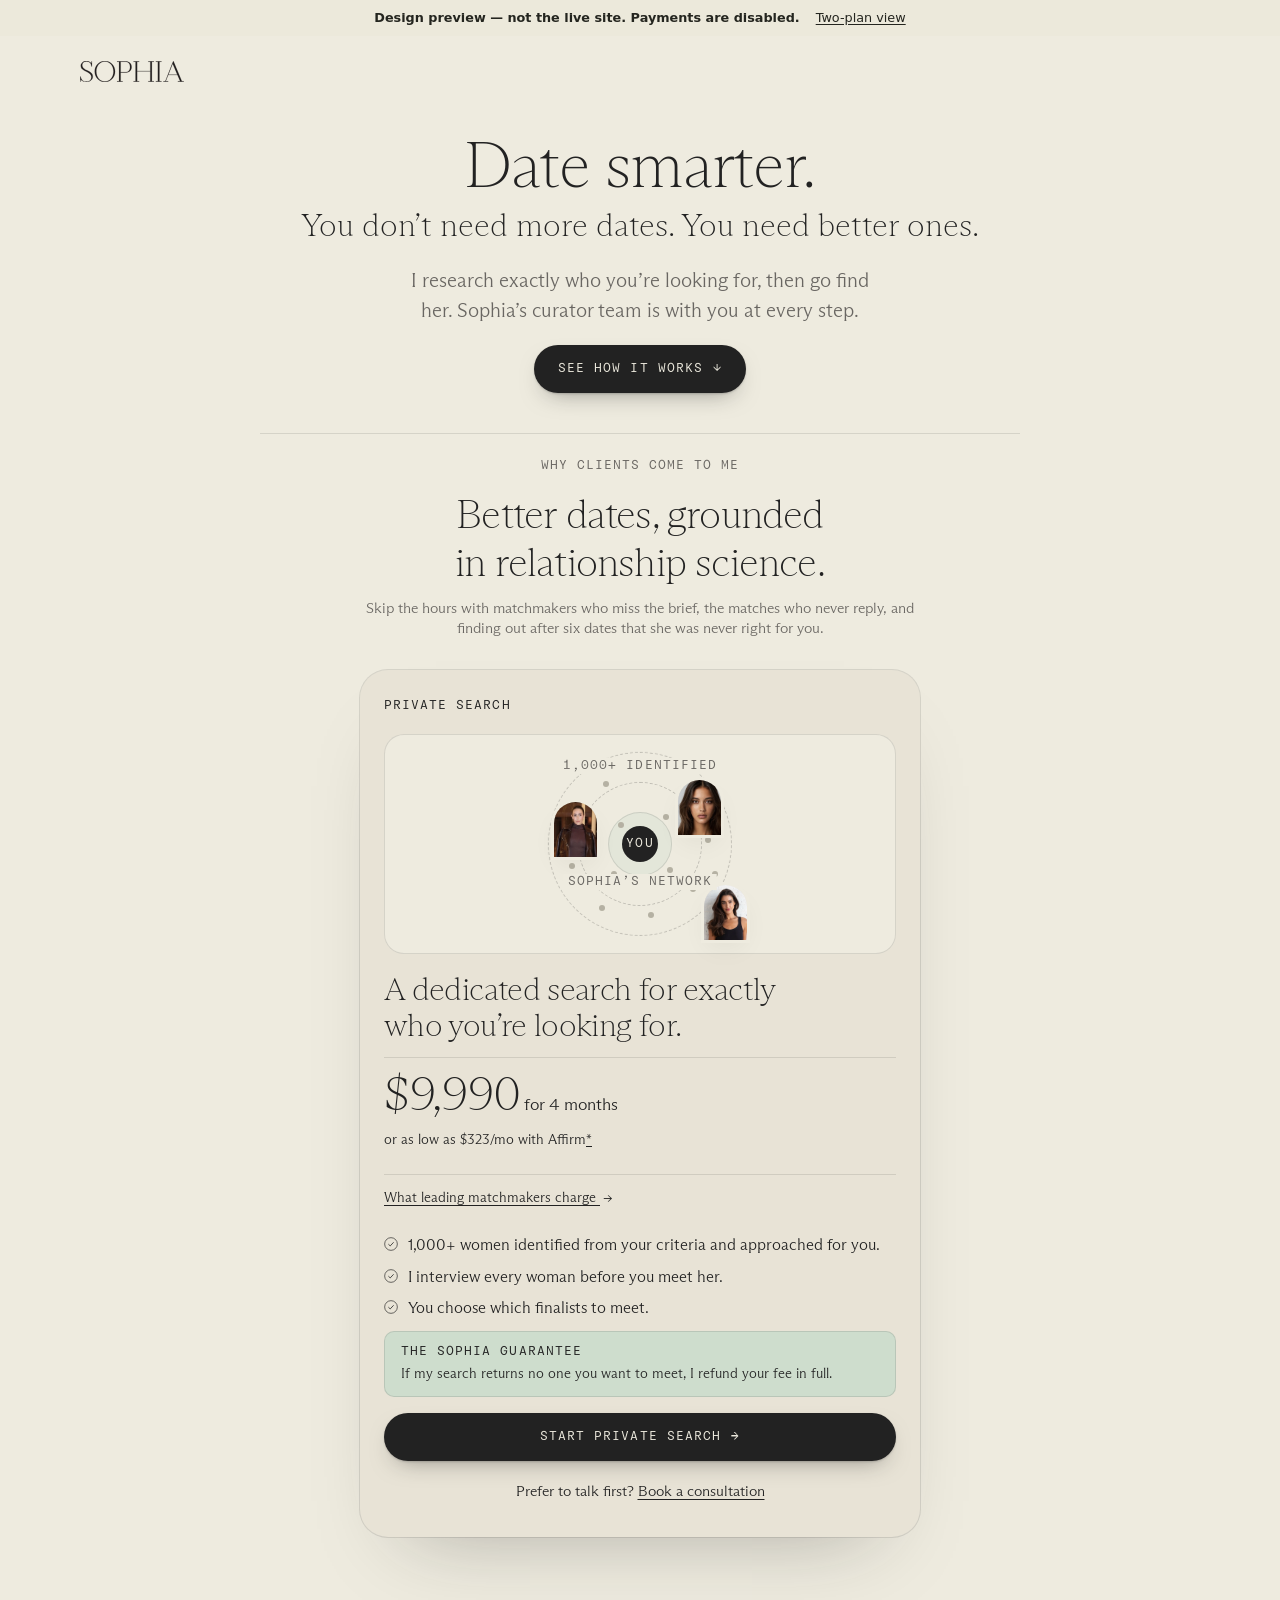
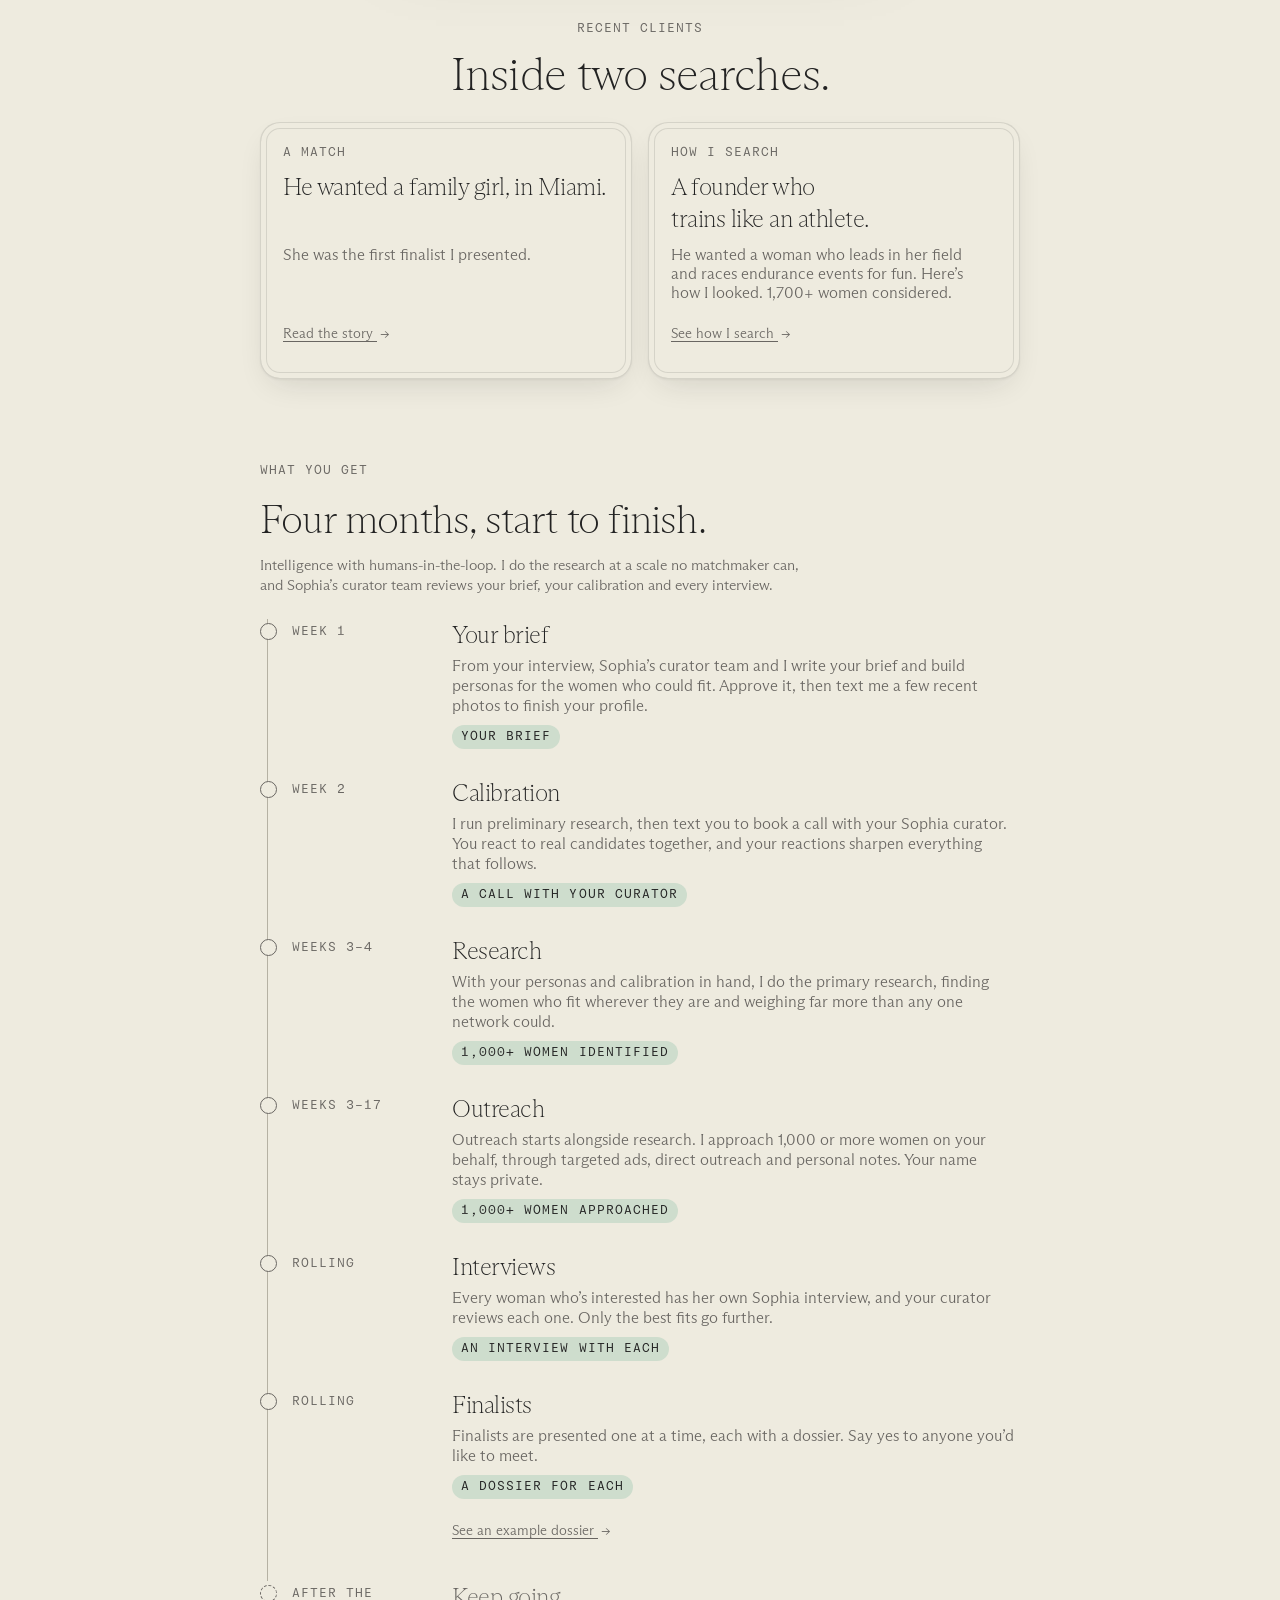
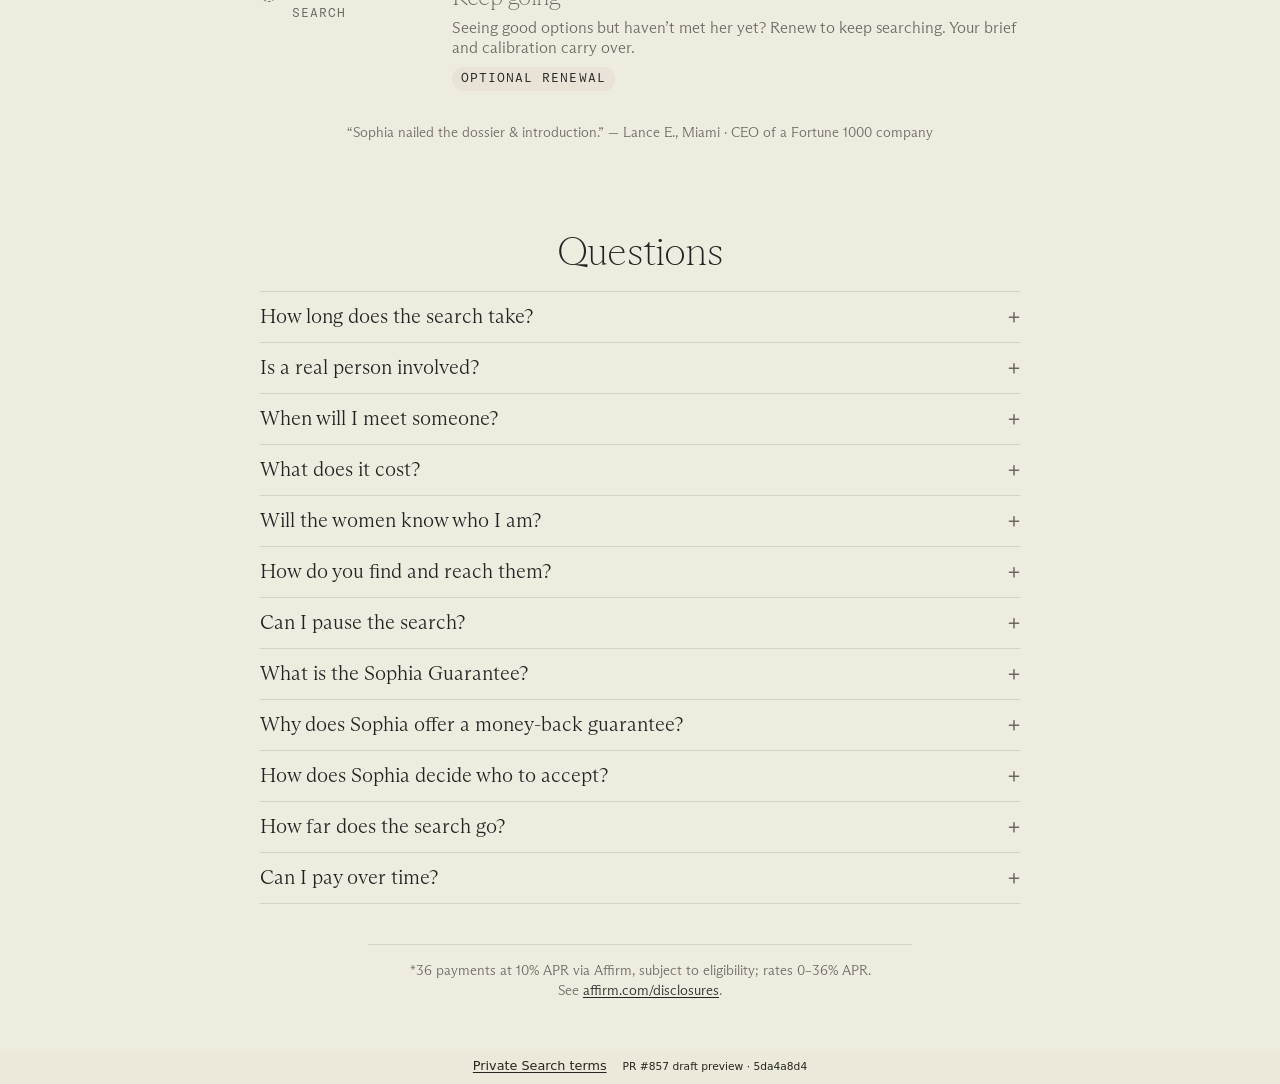
==== commit 1aeea782: "Update design preview to 5da4a8d4. Not the live site." ====
--- a/plans/index.html
+++ b/plans/index.html
@@ -9,5 +9,5 @@
 <link rel="stylesheet" href="../preview.css">
 <script type="module" src="../preview.js"></script>
 </head>
-<body><div id="root" data-prefix="../" data-route="plans"><link rel="preload" as="image" href="../assets/plans/sophia-wordmark.svg" fetchPriority="high"/><link rel="preload" as="image" href="../assets/plans/overhaul/josephine.webp" imageSizes="56px"/><link rel="preload" as="image" href="../assets/plans/overhaul/kristina.webp" imageSizes="56px"/><link rel="preload" as="image" href="../assets/plans/overhaul/alyssa.webp" imageSizes="56px"/><aside class="preview-banner"><strong>Design preview — not the live site. Payments are disabled.</strong><a href="../two/">Two-plan view</a></aside><main class="Yt i  " data-plans-overhaul="true" data-plans-version="search_only_v1"><header class="Le"><img alt="Sophia" width="104" height="21" src="../assets/plans/sophia-wordmark.svg" fetchPriority="high"/></header><section id="top" class="m"><h1>Date smarter.</h1><p class="Oe">You don’t need more dates. You need better ones.</p><p class="Pe">I research exactly who you’re looking for, then go find her. Sophia’s curator team is with you at every step.</p><a class="L Ca" href="#how">See how it works<!-- --> <span aria-hidden="true">↓</span></a></section><section id="why" class="Ct" aria-labelledby="why-title"><p class="w">Why clients come to me</p><h2 id="why-title">Better dates, grounded in relationship science.</h2><p class="Aa">Skip the hours with matchmakers who miss the brief, the matches who never reply, and finding out after six dates that she was never right for you.</p></section><section id="plans" class="Qe " aria-label="Plans"><div class="Da"><article id="private-search" class="R ja" aria-labelledby="search-heading"><div class="Ta"><p class="Je" id="search-title">Private Search</p></div><div class="At Ze"><div class="Ii s" aria-hidden="true"><span class="Ki Li"></span><span class="Ki mt"></span><span class="Ki K"></span><span class="ft" style="left:74%;top:24%;--i:0"></span><span class="ft" style="left:86%;top:48%;--i:1"></span><span class="ft" style="left:78%;top:74%;--i:2"></span><span class="ft" style="left:56%;top:88%;--i:3"></span><span class="ft" style="left:30%;top:84%;--i:4"></span><span class="ft" style="left:14%;top:62%;--i:5"></span><span class="ft" style="left:16%;top:34%;--i:6"></span><span class="ft" style="left:32%;top:18%;--i:7"></span><span class="ft" style="left:64%;top:36%;--i:8"></span><span class="ft" style="left:66%;top:64%;--i:9"></span><span class="ft" style="left:36%;top:66%;--i:10"></span><span class="ft" style="left:40%;top:40%;--i:11"></span><span class="ft" style="left:92%;top:30%;--i:12"></span><span class="ft" style="left:8%;top:46%;--i:13"></span><span class="ft" style="left:90%;top:66%;--i:14"></span><span class="ie bt Oi"><img loading="eager" alt="" sizes="56px" style="position:absolute;inset:0;width:100%;height:100%;color:transparent" src="../assets/plans/overhaul/josephine.webp"/></span><span class="ie bt Pi"><img loading="eager" alt="" sizes="56px" style="position:absolute;inset:0;width:100%;height:100%;color:transparent" src="../assets/plans/overhaul/kristina.webp"/></span><span class="ie bt Qi"><img loading="eager" alt="" sizes="56px" style="position:absolute;inset:0;width:100%;height:100%;color:transparent" src="../assets/plans/overhaul/alyssa.webp"/></span><span class="ee">You</span><span class="te Vi">Sophia’s network</span><span class="te Zi">1,000<!-- -->+ identified</span></div></div><h2 id="search-heading" class="_e">A dedicated search for exactly who you’re looking for.</h2><div class="q"><p><b>$9,990</b> <span>for <!-- -->4<!-- --> months</span></p><p class="Z">or as low as <!-- -->$323<!-- -->/mo with Affirm<a href="#financing-footnote" aria-label="Financing disclosure">*</a></p></div><button type="button" class="Q" aria-haspopup="dialog">What leading matchmakers charge<!-- --> <span aria-hidden="true">→</span></button><ul class="G"><li><svg class="yi " viewBox="0 0 16 16" aria-hidden="true"><circle cx="8" cy="8" r="7.25" fill="none" stroke="currentColor" stroke-width="0.75"></circle><path d="M5 8.2 7.1 10.2 11 6" fill="none" stroke="currentColor" stroke-width="0.9"></path></svg><span>1,000<!-- -->+ women identified from your criteria and approached for you.</span></li><li><svg class="yi " viewBox="0 0 16 16" aria-hidden="true"><circle cx="8" cy="8" r="7.25" fill="none" stroke="currentColor" stroke-width="0.75"></circle><path d="M5 8.2 7.1 10.2 11 6" fill="none" stroke="currentColor" stroke-width="0.9"></path></svg><span>I interview every woman before you meet her.</span></li><li><svg class="yi " viewBox="0 0 16 16" aria-hidden="true"><circle cx="8" cy="8" r="7.25" fill="none" stroke="currentColor" stroke-width="0.75"></circle><path d="M5 8.2 7.1 10.2 11 6" fill="none" stroke="currentColor" stroke-width="0.9"></path></svg><span>You choose which finalists to meet.</span></li></ul><div class="Ma"><p class="We">The Sophia Guarantee</p><p>If my search returns no one you want to meet, I refund your fee in full.</p></div><div class="Ga"><button id="private-search-buy" type="button" class="L">Start Private Search <span aria-hidden="true">→</span></button><button id="private-search-consultation" type="button" class="Bt">Prefer to talk first? <u>Book a consultation</u></button></div></article></div></section><section id="proof" class="z" aria-labelledby="proof-title"><p class="w">Recent clients</p><h2 id="proof-title">Inside two searches.</h2><div class="ii"><article class="k"><p class="w">A match</p><h3>He wanted a family girl, in Miami.</h3><p>She was the first finalist I presented.</p><button type="button" class="Q" aria-haspopup="dialog">Read the story<!-- --> <span aria-hidden="true">→</span></button></article><article class="k"><p class="w">How I search</p><h3>A founder who trains like an athlete.</h3><p>He wanted a woman who leads in her field and races endurance events for fun. Here’s how I looked. 1,700+ women considered.</p><button type="button" class="Q" aria-haspopup="dialog">See how I search<!-- --> <span aria-hidden="true">→</span></button></article></div></section><section id="how" class="ei" aria-labelledby="how-title"><p class="w">What you get</p><h2 id="how-title">Four months, start to finish.</h2><p class="Ha">Intelligence with humans-in-the-loop. I do the research at a scale no matchmaker can, and Sophia’s curator team reviews your brief, your calibration and every interview.</p><ol class="r" role="list"><li><span class="Ke">Week 1</span><div><h3>Your brief</h3><p>From your interview, Sophia’s curator team and I write your brief and build personas for the women who could fit. Approve it, then text me a few recent photos to finish your profile.</p><span class="St">Your brief</span></div></li><li><span class="Ke">Week 2</span><div><h3>Calibration</h3><p>I run preliminary research, then text you to book a call with your Sophia curator. You react to real candidates together, and your reactions sharpen everything that follows.</p><span class="St">A call with your curator</span></div></li><li><span class="Ke">Weeks 3–4</span><div><h3>Research</h3><p>With your personas and calibration in hand, I do the primary research, finding the women who fit wherever they are and weighing far more than any one network could.</p><span class="St">1,000+ women identified</span></div></li><li><span class="Ke">Weeks 3–17</span><div><h3>Outreach</h3><p>Outreach starts alongside research. I approach 1,000 or more women on your behalf, through targeted ads, direct outreach and personal notes. Your name stays private.</p><span class="St">1,000+ women approached</span></div></li><li><span class="Ke">Rolling</span><div><h3>Interviews</h3><p>Every woman who’s interested has her own Sophia interview, and your curator reviews each one. Only the best fits go further.</p><span class="St">An interview with each</span></div></li><li><span class="Ke">Rolling</span><div><h3>Finalists</h3><p>Finalists are presented one at a time, each with a dossier. Say yes to anyone you’d like to meet.</p><span class="St">A dossier for each</span><button type="button" class="Q Na" aria-haspopup="dialog">See an example dossier<!-- --> <span aria-hidden="true">→</span></button></div></li><li class="jt"><span class="Ke">After the search</span><div><h3>Keep going</h3><p>Seeing good options but haven’t met her yet? Renew to keep searching. Your brief and calibration carry over.</p><span class="St">Optional renewal</span></div></li></ol></section><p class="Xa">“Sophia nailed the dossier &amp; introduction.” — Lance E., Miami · CEO of a Fortune 1000 company</p><section class="Dt" aria-labelledby="faq-title"><h2 id="faq-title">Questions</h2><div><details class="f"><summary>How long does the search take?</summary><p>Four months from the day you’re charged. Outreach starts in your third week. Seeing good options when it ends? Renew to keep searching.</p></details><details class="f"><summary>Is a real person involved?</summary><p>Yes. Sophia’s curator team reviews your interview, shapes your brief with you and meets you to calibrate. I do the research and outreach, and your curator reviews every woman before she reaches you.</p></details><details class="f"><summary>When will I meet someone?</summary><p>As soon as a woman says yes and passes my interview. I won’t promise a date, but I will promise the work: 1,000 or more women approached on your behalf.</p></details><details class="f"><summary>What does it cost?</summary><p>$9,990 for four months, once. No subscription. Or pay over time with Affirm, as low as $323/mo.*</p></details><details class="f"><summary>Will the women know who I am?</summary><p>Not at first. I describe you without your name, and share your profile only with women I’ve interviewed.</p></details><details class="f"><summary>How do you find and reach them?</summary><p>I identify 1,000+ women who fit your brief, wherever they are, then reach them through targeted ads, direct outreach and personal notes. Your name stays private during outreach.</p></details><details class="f"><summary>Can I pause the search?</summary><p>Yes, once, for up to four weeks after outreach begins, say if you start seeing someone I’ve presented. Your clock stops, and the search resumes when the pause ends, or sooner if you ask, so the women I’ve found don’t go cold.</p></details><details class="f"><summary>What is the Sophia Guarantee?</summary><p>If my search returns no one you want to meet, I refund your fee in full. It’s decided when the search ends.</p></details><details class="f"><summary>Why does Sophia offer a money-back guarantee?</summary><p>I’m not aware of another matchmaker that offers one. I want my incentives to match yours, so I’m betting on my own work.</p></details><details class="f"><summary>How does Sophia decide who to accept?</summary><p>Sophia’s membership team accepts you when they believe I can succeed for you. With the guarantee, I’m betting on it. If your search looks harder than four months allows, I may ask for a consultation to revise the scope: more time and budget, or relaxing a few filters once you’ve seen the tradeoffs.</p></details><details class="f"><summary>How far does the search go?</summary><p>As far as it takes. For one client, a founder who trains like an athlete, I considered more than 1,700 women against his brief.</p></details><details class="f"><summary>Can I pay over time?</summary><p>Yes. As low as $323/mo with Affirm, subject to approval.* You’ll see your options at checkout.</p></details></div></section><p id="financing-footnote" class="N">*<!-- -->36 payments at 10% APR via Affirm, subject to eligibility; rates 0–36% APR. See<!-- --> <a href="https://www.affirm.com/disclosures" target="_blank" rel="noopener">affirm.com/disclosures</a>.</p></main><footer class="preview-footer"><a href="../terms/#private-search">Private Search terms</a><small>PR #857 draft preview · <!-- -->63bb5a8a</small></footer></div></body>
+<body><div id="root" data-prefix="../" data-route="plans"><link rel="preload" as="image" href="../assets/plans/sophia-wordmark.svg" fetchPriority="high"/><link rel="preload" as="image" href="../assets/plans/overhaul/josephine.webp" imageSizes="56px"/><link rel="preload" as="image" href="../assets/plans/overhaul/kristina.webp" imageSizes="56px"/><link rel="preload" as="image" href="../assets/plans/overhaul/alyssa.webp" imageSizes="56px"/><aside class="preview-banner"><strong>Design preview — not the live site. Payments are disabled.</strong><a href="../two/">Two-plan view</a></aside><main class="It i  " data-plans-overhaul="true" data-plans-version="search_only_v1"><header class="Oe"><img alt="Sophia" width="104" height="21" src="../assets/plans/sophia-wordmark.svg" fetchPriority="high"/></header><section id="top" class="m"><h1>Date smarter.</h1><p class="Pe">You don’t need more dates. You need better ones.</p><p class="Qe">I research exactly who you’re looking for, then go find her. Sophia’s curator team is with you at every step.</p><a class="L Fa" href="#how">See how it works<!-- --> <span aria-hidden="true">↓</span></a></section><section id="why" class="Ct" aria-labelledby="why-title"><p class="w">Why clients come to me</p><h2 id="why-title">Better dates, grounded in relationship science.</h2><p class="Ca">Skip the hours with matchmakers who miss the brief, the matches who never reply, and finding out after six dates that she was never right for you.</p></section><section id="plans" class="Ve " aria-label="Plans"><div class="Ba"><article id="private-search" class="R Sa" aria-labelledby="search-heading"><div class="Ta"><p class="We" id="search-title">Private Search</p></div><div class="At _e"><div class="Yi s" aria-hidden="true"><span class="Ii Ki"></span><span class="Ii mt"></span><span class="Ii K"></span><span class="ft" style="left:74%;top:24%;--i:0"></span><span class="ft" style="left:86%;top:48%;--i:1"></span><span class="ft" style="left:78%;top:74%;--i:2"></span><span class="ft" style="left:56%;top:88%;--i:3"></span><span class="ft" style="left:30%;top:84%;--i:4"></span><span class="ft" style="left:14%;top:62%;--i:5"></span><span class="ft" style="left:16%;top:34%;--i:6"></span><span class="ft" style="left:32%;top:18%;--i:7"></span><span class="ft" style="left:64%;top:36%;--i:8"></span><span class="ft" style="left:66%;top:64%;--i:9"></span><span class="ft" style="left:36%;top:66%;--i:10"></span><span class="ft" style="left:40%;top:40%;--i:11"></span><span class="ft" style="left:92%;top:30%;--i:12"></span><span class="ft" style="left:8%;top:46%;--i:13"></span><span class="ft" style="left:90%;top:66%;--i:14"></span><span class="ae bt Li"><img loading="eager" alt="" sizes="56px" style="position:absolute;inset:0;width:100%;height:100%;color:transparent" src="../assets/plans/overhaul/josephine.webp"/></span><span class="ae bt Oi"><img loading="eager" alt="" sizes="56px" style="position:absolute;inset:0;width:100%;height:100%;color:transparent" src="../assets/plans/overhaul/kristina.webp"/></span><span class="ae bt Pi"><img loading="eager" alt="" sizes="56px" style="position:absolute;inset:0;width:100%;height:100%;color:transparent" src="../assets/plans/overhaul/alyssa.webp"/></span><span class="ie">You</span><span class="ee Qi">Sophia’s network</span><span class="ee Vi">1,000<!-- -->+ identified</span></div></div><h2 id="search-heading" class="ti">A dedicated search for exactly who you’re looking for.</h2><div class="q"><p><b>$9,990</b> <span>for <!-- -->4<!-- --> months</span></p><p class="Z">or as low as <!-- -->$323<!-- -->/mo with Affirm<a href="#financing-footnote" aria-label="Financing disclosure">*</a></p></div><button type="button" class="Q" aria-haspopup="dialog">What leading matchmakers charge<!-- --> <span aria-hidden="true">→</span></button><ul class="G"><li><svg class="ui " viewBox="0 0 16 16" aria-hidden="true"><circle cx="8" cy="8" r="7.25" fill="none" stroke="currentColor" stroke-width="0.75"></circle><path d="M5 8.2 7.1 10.2 11 6" fill="none" stroke="currentColor" stroke-width="0.9"></path></svg><span>1,000<!-- -->+ women identified from your criteria and approached for you.</span></li><li><svg class="ui " viewBox="0 0 16 16" aria-hidden="true"><circle cx="8" cy="8" r="7.25" fill="none" stroke="currentColor" stroke-width="0.75"></circle><path d="M5 8.2 7.1 10.2 11 6" fill="none" stroke="currentColor" stroke-width="0.9"></path></svg><span>I interview every woman before you meet her.</span></li><li><svg class="ui " viewBox="0 0 16 16" aria-hidden="true"><circle cx="8" cy="8" r="7.25" fill="none" stroke="currentColor" stroke-width="0.75"></circle><path d="M5 8.2 7.1 10.2 11 6" fill="none" stroke="currentColor" stroke-width="0.9"></path></svg><span>You choose which finalists to meet.</span></li></ul><div class="Ea"><p class="Ye">The Sophia Guarantee</p><p>If my search returns no one you want to meet, I refund your fee in full.</p></div><div class="Ma"><button id="private-search-buy" type="button" class="L">Start Private Search <span aria-hidden="true">→</span></button><button id="private-search-consultation" type="button" class="Bt">Prefer to talk first? <u>Book a consultation</u></button></div></article></div></section><section id="proof" class="z" aria-labelledby="proof-title"><p class="w">Recent clients</p><h2 id="proof-title">Inside two searches.</h2><div class="ai"><article class="k"><p class="w">A match</p><h3>He wanted a family girl, in Miami.</h3><p>She was the first finalist I presented.</p><button type="button" class="Q" aria-haspopup="dialog">Read the story<!-- --> <span aria-hidden="true">→</span></button></article><article class="k"><p class="w">How I search</p><h3>A founder who trains like an athlete.</h3><p>He wanted a woman who leads in her field and races endurance events for fun. Here’s how I looked. 1,700+ women considered.</p><button type="button" class="Q" aria-haspopup="dialog">See how I search<!-- --> <span aria-hidden="true">→</span></button></article></div></section><section id="how" class="ii" aria-labelledby="how-title"><p class="w">What you get</p><h2 id="how-title">Four months, start to finish.</h2><p class="Na">Intelligence with humans-in-the-loop. I do the research at a scale no matchmaker can, and Sophia’s curator team reviews your brief, your calibration and every interview.</p><ol class="r" role="list"><li><span class="Le">Week 1</span><div><h3>Your brief</h3><p>From your interview, Sophia’s curator team and I write your brief and build personas for the women who could fit. Approve it, then text me a few recent photos to finish your profile.</p><span class="St">Your brief</span></div></li><li><span class="Le">Week 2</span><div><h3>Calibration</h3><p>I run preliminary research, then text you to book a call with your Sophia curator. You react to real candidates together, and your reactions sharpen everything that follows.</p><span class="St">A call with your curator</span></div></li><li><span class="Le">Weeks 3–4</span><div><h3>Research</h3><p>With your personas and calibration in hand, I do the primary research, finding the women who fit wherever they are and weighing far more than any one network could.</p><span class="St">1,000+ women identified</span></div></li><li><span class="Le">Weeks 3–17</span><div><h3>Outreach</h3><p>Outreach starts alongside research. I approach 1,000 or more women on your behalf, through targeted ads, direct outreach and personal notes. Your name stays private.</p><span class="St">1,000+ women approached</span></div></li><li><span class="Le">Rolling</span><div><h3>Interviews</h3><p>Every woman who’s interested has her own Sophia interview, and your curator reviews each one. Only the best fits go further.</p><span class="St">An interview with each</span></div></li><li><span class="Le">Rolling</span><div><h3>Finalists</h3><p>Finalists are presented one at a time, each with a dossier. Say yes to anyone you’d like to meet.</p><span class="St">A dossier for each</span><button type="button" class="Q qa" aria-haspopup="dialog">See an example dossier<!-- --> <span aria-hidden="true">→</span></button></div></li><li class="Tt"><span class="Le">After the search</span><div><h3>Keep going</h3><p>Seeing good options but haven’t met her yet? Renew to keep searching. Your brief and calibration carry over.</p><span class="St">Optional renewal</span></div></li></ol></section><p class="Ha">“Sophia nailed the dossier &amp; introduction.” — Lance E., Miami · CEO of a Fortune 1000 company</p><section class="Dt" aria-labelledby="faq-title"><h2 id="faq-title">Questions</h2><div><details class="f"><summary>How long does the search take?</summary><p>Four months from the day you’re charged. Outreach starts in your third week. Seeing good options when it ends? Renew to keep searching.</p></details><details class="f"><summary>Is a real person involved?</summary><p>Yes. Sophia’s curator team reviews your interview, shapes your brief with you and meets you to calibrate. I do the research and outreach, and your curator reviews every woman before she reaches you.</p></details><details class="f"><summary>When will I meet someone?</summary><p>As soon as a woman says yes and passes my interview. I won’t promise a date, but I will promise the work: 1,000 or more women approached on your behalf.</p></details><details class="f"><summary>What does it cost?</summary><p>$9,990 for four months, once. No subscription. Or pay over time with Affirm, as low as $323/mo.*</p></details><details class="f"><summary>Will the women know who I am?</summary><p>Not at first. I describe you without your name, and share your profile only with women I’ve interviewed.</p></details><details class="f"><summary>How do you find and reach them?</summary><p>I identify 1,000+ women who fit your brief, wherever they are, then reach them through targeted ads, direct outreach and personal notes. Your name stays private during outreach.</p></details><details class="f"><summary>Can I pause the search?</summary><p>Yes, once, for up to four weeks after outreach begins, say if you start seeing someone I’ve presented. Your clock stops, and the search resumes when the pause ends, or sooner if you ask, so the women I’ve found don’t go cold.</p></details><details class="f"><summary>What is the Sophia Guarantee?</summary><p>If my search returns no one you want to meet, I refund your fee in full. It’s decided when the search ends.</p></details><details class="f"><summary>Why does Sophia offer a money-back guarantee?</summary><p>I’m not aware of another matchmaker that offers one. I want my incentives to match yours, so I’m betting on my own work.</p></details><details class="f"><summary>How does Sophia decide who to accept?</summary><p>Sophia’s membership team accepts you when they believe I can succeed for you. With the guarantee, I’m betting on it. If your search looks harder than four months allows, I may ask for a consultation to revise the scope: more time and budget, or relaxing a few filters once you’ve seen the tradeoffs.</p></details><details class="f"><summary>How far does the search go?</summary><p>As far as it takes. For one client, a founder who trains like an athlete, I considered more than 1,700 women against his brief.</p></details><details class="f"><summary>Can I pay over time?</summary><p>Yes. As low as $323/mo with Affirm, subject to approval.* You’ll see your options at checkout.</p></details></div></section><p id="financing-footnote" class="N">*<!-- -->36 payments at 10% APR via Affirm, subject to eligibility; rates 0–36% APR. See<!-- --> <a href="https://www.affirm.com/disclosures" target="_blank" rel="noopener">affirm.com/disclosures</a>.</p></main><footer class="preview-footer"><a href="../terms/#private-search">Private Search terms</a><small>PR #857 draft preview · <!-- -->5da4a8d4</small></footer></div></body>
 </html>
--- a/preview.css
+++ b/preview.css
@@ -1 +1 @@
-.Yt{--paper: #eeebdf;--black: #222222;--stone: #e8e3d6;--gravel: #b5b1a3;--graphite: #696662;--clay: #e3d6d3;--jade: #ceddcd;--marble: #d6dbe0;--plans-label-size: var(--text-caption-md-size);--plans-label-tracking: .08em;--card: var(--stone);--hair: color-mix(in srgb, var(--black) 12%, transparent);--hair-strong: color-mix(in srgb, var(--black) 22%, transparent);--positive: var(--black);--display: "ABC Arizona Text Sophia", "Cormorant Garamond Sophia", Georgia, serif;--body: "ABC Arizona Flare Sophia", "Cormorant Garamond Sophia", Georgia, serif;--mono: "Hypertext Mono Sophia", "Courier New", monospace;--ease: cubic-bezier(.22, 1, .36, 1);--lift: 0 1px 2px color-mix(in srgb, var(--black) 5%, transparent), 0 12px 32px -12px color-mix(in srgb, var(--black) 16%, transparent)}.ui,.It,.at,.Kt,.Lt,.rt,.Ot,.ot,.Y,.Pt,.Qt,.Vt,.l,.Zt,._t,.te,.ee,.nt span,.S i,.j i{font-size:var(--plans-label-size);font-family:var(--mono);font-weight:400;text-transform:uppercase;letter-spacing:var(--plans-label-tracking)}.yi{width:14px;height:14px;flex:none}.ie{position:relative;display:block;overflow:hidden;background:var(--stone)}.ie img{object-fit:cover;object-position:50% 30%}.wi{display:flex;justify-content:center}.ae{width:64px;height:84px;border-radius:999px 999px 6px 6px;margin-left:-10px;box-shadow:0 0 0 3px var(--paper)}.ae:first-child{margin-left:0}.It{display:inline-flex;align-items:center;gap:6px;line-height:1;padding:6px 10px 6px 8px;border-radius:999px;color:var(--positive);background:var(--paper);box-shadow:0 0 0 1px var(--hair-strong);white-space:nowrap}.zi{margin:0}.ki{display:flex;align-items:baseline;justify-content:space-between;gap:12px;margin-bottom:16px}.at{color:var(--black);display:inline-flex;align-items:center;gap:8px}.at:before{content:"";width:6px;height:6px;border-radius:50%;background:var(--positive)}.Kt{color:var(--graphite)}.re{display:grid;grid-template-columns:repeat(3,1fr);gap:12px}.Ui{position:relative;text-align:center}.Fi{width:100%;aspect-ratio:3 / 4;border-radius:999px 999px 8px 8px}.Ci{position:relative;display:block}.oe{position:absolute;left:50%;transform:translate(-50%);bottom:10px}.pt{font-family:var(--display);font-weight:200;font-size:17px;margin-top:12px}.Lt{color:var(--graphite);margin-top:4px}.ne .pt{font-size:15px;margin-top:10px}.ne .re{gap:10px}.S{position:relative;width:var(--size);height:var(--size);flex:none;display:grid;place-items:center}.S svg{position:absolute;inset:0;transform:rotate(-90deg)}.Ai{fill:none;stroke:var(--hair);stroke-width:1.5;stroke-dasharray:2 3}.Bi{fill:none;stroke:var(--black);stroke-width:1.5;stroke-linecap:round}.S b{font-family:var(--display);font-weight:300;font-size:15px;line-height:1}.S i{position:absolute;top:100%;margin-top:6px;font-style:normal;color:var(--black);white-space:nowrap}.pe{display:grid;grid-template-columns:20px 56px 1fr auto;align-items:center;gap:14px;padding:12px 16px 12px 12px;border-radius:14px;background:var(--card);box-shadow:0 0 0 1px var(--hair);transition:box-shadow .3s var(--ease),transform .3s var(--ease)}.Di{box-shadow:0 0 0 1px var(--black),var(--lift)}.Si{opacity:.5}.rt{color:var(--black)}.le{width:56px;height:70px;border-radius:999px 999px 6px 6px}.ji{min-width:0}.Ti{font-family:var(--display);font-weight:300;font-size:17px;line-height:1.2}.Ei{font-size:var(--text-body-size);color:var(--black);margin-top:2px;white-space:nowrap;overflow:hidden;text-overflow:ellipsis}.lt{display:flex;flex-wrap:wrap;gap:6px;margin-top:8px}.lt span{font-family:var(--mono);font-size:var(--plans-label-size);text-transform:uppercase;letter-spacing:var(--plans-label-tracking);padding:4px 8px;border-radius:999px;background:var(--jade);color:var(--black)}.se{background:var(--card);border-radius:20px;padding:24px;box-shadow:0 0 0 1px var(--hair),var(--lift);text-align:left}.st{display:grid;grid-template-columns:88px 1fr auto;gap:18px;align-items:center;padding-bottom:20px;border-bottom:1px solid var(--hair)}.xt{width:88px;height:112px;border-radius:999px 999px 8px 8px}.Ot{color:var(--black)}.xe{font-family:var(--display);font-weight:200;font-size:28px;line-height:1.1;margin-top:6px}.Mi{font-size:var(--text-body-size);color:var(--black);margin-top:4px}.Pt{margin-top:10px}.j{width:96px;height:96px;border-radius:50%;border:1px dashed var(--hair-strong);display:grid;place-items:center;text-align:center;padding:10px}.j i{font-style:normal;line-height:1.4}.h{display:grid;grid-template-columns:repeat(3,1fr);gap:20px;padding-top:20px}.ot{color:var(--black);display:flex;align-items:center;gap:8px;margin-bottom:12px}.ot span{width:7px;height:7px;border-radius:50%;flex:none}.Gi{background:var(--positive)}.Ri{background:var(--graphite)}.qi{border:1px solid var(--graphite)}.h ul{display:grid;gap:12px}.h li{font-size:var(--text-body-size);line-height:1.45;color:var(--black)}.h li b{display:block;font-weight:400;color:var(--black)}.de{display:flex;align-items:center;justify-content:space-between;gap:16px;margin-top:20px;padding-top:20px;border-top:1px solid var(--hair)}.nt{font-family:var(--display);font-weight:300;font-size:17px;line-height:1.35}.nt span{display:block;color:var(--black);margin-bottom:4px}.Y{flex:none;padding:14px 20px;border-radius:999px;background:var(--black);color:var(--paper)}.Y em{font-style:normal;opacity:.7}.v{padding:20px;box-shadow:0 0 0 1px var(--hair)}.v .st{grid-template-columns:64px 1fr auto;gap:14px;padding-bottom:16px}.v .xt{width:64px;height:82px}.v .xe{font-size:22px}.v .j{width:88px;height:88px}.v .h{gap:14px;padding-top:16px}.Ni{margin:0;border-radius:24px;background:var(--stone);overflow:hidden;box-shadow:0 0 0 1px var(--hair),0 30px 60px -30px color-mix(in srgb,var(--black) 30%,transparent)}.dt{display:grid;grid-template-columns:auto 1fr auto;align-items:baseline;gap:16px;padding:18px 24px;border-bottom:1px solid var(--hair);background:var(--paper)}.Qt{font-family:var(--display);font-weight:300;font-size:20px;text-transform:none;letter-spacing:-.01em}.Vt{color:var(--graphite)}.l{display:flex;gap:16px;color:var(--graphite)}.l span+span:before{content:"\b7";margin-right:16px}.gt{position:relative;display:grid;grid-template-columns:minmax(0,.95fr) minmax(0,1.25fr);gap:48px;padding:28px}.Hi{display:grid;gap:10px;align-content:start}.ht{display:block;width:100%;text-align:left;font:inherit;color:inherit;background:none;border:0;padding:0;cursor:pointer;border-radius:14px}.ht:hover>div:not([class*=chemActive]){box-shadow:0 0 0 1px var(--hair-strong);transform:translate(2px)}.ht:focus-visible{outline:2px solid var(--black);outline-offset:2px}.T{position:relative;animation:I .5s var(--ease) both}.T:before{content:"";position:absolute;top:-28px;bottom:-28px;left:-24px;width:1px;background:linear-gradient(transparent,var(--hair-strong) 10%,var(--hair-strong) 90%,transparent);box-shadow:-12px 0 28px 2px color-mix(in srgb,var(--black) 5%,transparent)}@keyframes I{0%{opacity:0;transform:translate(10px)}}.Xi{display:inline-block;margin-top:10px;font-family:var(--mono);font-size:var(--plans-label-size);text-transform:uppercase;letter-spacing:var(--plans-label-tracking);padding:6px 10px;border-radius:999px;box-shadow:0 0 0 1px var(--hair-strong)}.ct{display:none}.Ji{font-size:var(--text-body-size);color:var(--black);padding:6px 4px 0}.T{display:grid;gap:16px;align-content:start}.Wi{display:flex;align-items:center;gap:16px;flex-wrap:wrap}.Zt{padding:14px 20px;border-radius:999px;background:var(--black);color:var(--paper)}.Yi{font-size:var(--text-body-size);color:var(--black)}.Ii{position:relative;width:100%;aspect-ratio:1;max-width:360px;margin:0 auto}.Ki{position:absolute;border-radius:50%;border:1px dashed var(--hair-strong);left:50%;top:50%;transform:translate(-50%,-50%)}.Li{width:34%;height:34%;background:color-mix(in srgb,var(--jade) 35%,transparent);border-style:solid;border-color:var(--hair)}.mt{width:66%;height:66%}.K{width:98%;height:98%}.ft{position:absolute;width:6px;height:6px;margin:-3px 0 0 -3px;border-radius:50%;background:var(--gravel)}.bt{position:absolute;width:min(23%,44px);height:auto;aspect-ratio:44 / 56;border-radius:999px 999px 6px 6px;box-shadow:0 0 0 3px var(--paper),var(--lift)}.Oi{left:70%;top:16%}.Pi{left:4%;top:28%}.Qi{left:84%;top:72%}.ee{position:absolute;left:50%;top:50%;transform:translate(-50%,-50%);width:clamp(36px,15%,56px);aspect-ratio:1;border-radius:50%;display:grid;place-items:center;background:var(--black);color:var(--paper)}.te{position:absolute;color:var(--graphite);left:50%;transform:translate(-50%);white-space:nowrap}.Vi{top:66%;background:var(--paper);padding:0 4px}.Zi{top:calc(1% + 6px);background:var(--paper);padding:0 6px}.s .mt,.s .K{animation:ge 1.6s var(--ease) both}.s .K{animation-delay:.3s}.s .ft{animation:vt .6s var(--ease) both;animation-delay:calc(.5s + var(--i) * 70ms)}.s .bt{animation:vt .8s var(--ease) both;animation-delay:1.8s}@keyframes ge{0%{opacity:0;transform:translate(-50%,-50%) scale(.6)}}@keyframes vt{0%{opacity:0;transform:scale(.2)}}.c{display:grid;grid-template-columns:repeat(4,1fr);gap:24px;position:relative}.c:before{content:"";position:absolute;left:6px;right:0;top:6px;border-top:1px dashed var(--hair-strong)}.c li{position:relative}.ut{display:block;width:13px;height:13px;border-radius:50%;background:var(--paper);box-shadow:inset 0 0 0 1px var(--black);margin-bottom:20px;position:relative}.c li:last-child .ut{background:var(--positive);box-shadow:0 0 0 4px var(--jade)}._t{color:var(--graphite)}.c h4{font-family:var(--display);font-weight:200;font-size:24px;margin:8px 0;letter-spacing:-.01em}._i{font-size:15px;line-height:1.5;color:var(--graphite)}@container ta (max-width: 540px){.gt{grid-template-columns:1fr;padding:16px;gap:20px}.T{display:none}.ct{display:grid;gap:14px;margin:10px 0 8px;animation:I .5s var(--ease) both}.dt{grid-template-columns:1fr auto;padding:16px}.l{grid-column:1 / -1;flex-wrap:wrap;gap:4px 12px}.l span+span:before{margin-right:12px}.h{grid-template-columns:1fr;gap:18px}}@media(max-width:900px){.gt{grid-template-columns:1fr;padding:16px;gap:20px}.T{display:none}.ct{display:grid;gap:14px;margin:10px 0 8px;animation:I .5s var(--ease) both}.dt{grid-template-columns:1fr auto;padding:16px}.l{grid-column:1 / -1;flex-wrap:wrap;gap:4px 12px}.l span+span:before{margin-right:12px}.h{grid-template-columns:1fr;gap:18px}.c{grid-template-columns:1fr;gap:28px;padding-left:32px}.c:before{inset:6px auto 0 6px;border-top:0;border-left:1px dashed var(--hair-strong)}.ut{position:absolute;left:-32px;top:0;margin:0}}@media(max-width:600px){.Yt{--plans-label-size: var(--text-caption-size)}}@media(max-width:480px){.se{padding:18px}.st{grid-template-columns:72px 1fr}.xt{width:72px;height:92px}.j{display:none}.de{flex-direction:column;align-items:stretch;text-align:left}.Y{text-align:center}.pe{grid-template-columns:48px 1fr auto;gap:12px;padding:10px 12px 10px 10px}.rt{display:none}.le{width:48px;height:60px}.pt{font-size:var(--text-body-size)}.oe{padding:5px 6px;bottom:8px}.lt span+span{display:none}.l span+span:before{content:none}.l{gap:4px 14px}}@media(prefers-reduced-motion:reduce){.s .mt,.s .K,.s .ft,.s .bt{animation:none}}.g{position:fixed;inset:0;z-index:80;background:var(--paper);color:var(--black);font-family:var(--body);font-weight:300;-webkit-font-smoothing:antialiased;display:grid;grid-template-rows:auto 1fr auto;overflow:hidden;animation:he .5s var(--ease) both}.g:before{content:"";position:absolute;inset:0;pointer-events:none;background:radial-gradient(ellipse 70% 60% at 50% 45%,var(--paper),transparent 70%)}.g :where(h2,p){margin:0}.g :where(ol,ul){margin:0;padding:0;list-style:none}.g :where(button){font:inherit;color:inherit;background:none;border:0;padding:0;cursor:pointer}.g button:focus-visible{outline:2px solid var(--black);outline-offset:3px}.ea{animation:ce .6s var(--ease) both}@keyframes he{0%{opacity:0}}@keyframes ce{to{opacity:0;transform:scale(1.02)}}.me,.fe,.be,.yt b,.u i,.wt,.ve,.ue,.zt b,.t span,.ye,.x b,.we,.E button,.ze{font-family:var(--mono);font-weight:400;text-transform:uppercase;letter-spacing:.06em}.ke{position:relative;z-index:3;padding:20px 32px 0;max-width:1200px;width:100%;margin:0 auto}.ia{display:grid;grid-template-columns:repeat(9,1fr);gap:6px}.Ue{height:2px;background:var(--hair);border-radius:2px;overflow:hidden}.Ue i{display:block;height:100%;width:0;background:var(--black)}.aa{width:100%!important}.ra{animation:Fe var(--d) linear both;animation-play-state:var(--state)}@keyframes Fe{to{width:100%}}.oa{display:flex;justify-content:space-between;align-items:center;margin-top:16px}.fe{font-size:10px;color:var(--graphite)}.na{display:flex;gap:8px;align-items:center}.ze{width:44px;height:44px;border-radius:50%;font-size:9px;box-shadow:0 0 0 1px var(--hair)}.be{font-size:10px;height:44px;padding:0 16px;border-radius:999px;background:var(--stone);box-shadow:inset 0 0 0 1px var(--paper),0 0 0 1px var(--hair)}.pa{position:absolute;top:96px;bottom:120px;width:22%;z-index:1}.la{left:0}.sa{right:0}.kt{position:relative;z-index:2;display:flex;flex-direction:column;align-items:center;justify-content:center;gap:32px;padding:16px 32px;min-height:0;pointer-events:none;animation:n .7s var(--ease) both}.kt button{pointer-events:auto}@keyframes n{0%{opacity:0;transform:translateY(12px)}}.y{text-align:center;max-width:860px}.y h2{text-wrap:balance;font-family:var(--display);font-weight:200;font-size:52px;line-height:1.06;letter-spacing:-.02em}.y h2 small{font-size:.45em;color:var(--graphite);letter-spacing:0}.me{font-size:11px;color:var(--graphite);margin-bottom:16px!important}.yt{position:relative;z-index:2;text-align:center;max-width:760px;margin:0 auto 40px!important;padding:0 32px;font-family:var(--display);font-weight:300;font-size:20px;line-height:1.45;color:var(--graphite);animation:n .7s var(--ease) .2s both}.xa{display:flex;flex-direction:column;align-items:center;gap:28px}.Ce{width:200px;height:200px;object-fit:contain;animation:Ae 4s ease-in-out infinite}.da{width:120px;height:120px}@keyframes Ae{50%{transform:scale(1.04)}}.ga{position:relative;width:min(960px,100%)}.M{position:absolute;left:0;right:0;bottom:64px;height:120px;width:100%;overflow:visible}.M path{fill:none;stroke:var(--hair-strong);stroke-width:1;stroke-dasharray:4 5;vector-effect:non-scaling-stroke;animation:Be 1.2s var(--ease) both;animation-delay:calc(.3s + var(--i) * .12s)}.M .ha{stroke:var(--positive);stroke-dasharray:none;animation:none}.M .ca{opacity:.25;animation:none}@keyframes Be{0%{opacity:0}}.De{display:grid;grid-template-columns:repeat(5,1fr);gap:20px;margin-bottom:128px}.ma{text-align:center;animation:n .8s var(--ease) both;animation-delay:calc(var(--i) * 90ms);transition:opacity .6s var(--ease),filter .6s var(--ease)}.fa{opacity:.28;filter:grayscale(1)}.ba{position:relative;display:block}.va{width:100%;aspect-ratio:3 / 4;border-radius:999px 999px 10px 10px;box-shadow:var(--lift)}.Se{position:absolute;left:50%;bottom:12px;transform:translate(-50%);animation:je .6s var(--ease) both;animation-delay:.3s}@keyframes je{0%{opacity:0;transform:translate(-50%,8px) scale(.9)}}.wt{font-size:10px;color:var(--graphite);margin-top:10px!important}.u{position:absolute;left:50%;bottom:0;transform:translate(-50%);display:flex;align-items:center;gap:12px;padding:10px 20px 10px 10px;border-radius:999px;background:var(--card);box-shadow:0 0 0 1px var(--hair),var(--lift)}.Te{width:40px;height:40px;border-radius:50%;background:var(--black);color:var(--paper);display:grid;place-items:center;font-family:var(--display);font-size:18px}.u b{display:block;font-family:var(--display);font-weight:300;font-size:16px}.u i{display:block;font-style:normal;font-size:9px;color:var(--graphite);margin-top:2px}.Ee{width:min(820px,100%);animation:n .9s var(--ease) .2s both}.Me{width:min(1040px,100%);animation:n .9s var(--ease) .2s both}.ua{width:min(460px,100%);background:var(--card);border-radius:24px;padding:20px;box-shadow:0 0 0 1px var(--hair),var(--lift);display:grid;gap:12px}.ue{display:flex;align-items:center;gap:10px;font-size:10px;color:var(--graphite);padding-bottom:12px;border-bottom:1px solid var(--hair)}.ya{width:32px;height:32px;border-radius:50%}.zt{font-size:16px;line-height:1.45;padding:12px 16px;border-radius:18px 18px 18px 6px;background:var(--stone);max-width:88%;animation:n .6s var(--ease) .5s both}.zt b{display:block;font-size:9px;color:var(--graphite);margin-bottom:4px}.wa{justify-self:end;border-radius:18px 18px 6px;background:var(--jade);animation-delay:1.6s}.ve{font-size:10px;padding:8px 14px;border-radius:999px;box-shadow:0 0 0 1px var(--hair);color:var(--graphite)}.Ut{display:flex;flex-direction:column;align-items:center;gap:36px}.Ut .y h2{font-size:88px}.t{display:grid;grid-template-columns:repeat(3,220px);position:relative}.t:before{content:"";position:absolute;left:110px;right:110px;top:6px;border-top:1px dashed var(--hair-strong)}.t li{text-align:center;font-family:var(--display);font-weight:300;font-size:22px;position:relative;padding-top:28px;animation:n .6s var(--ease) both}.t li:nth-child(2){animation-delay:.4s}.t li:nth-child(3){animation-delay:.8s}.t li:before{content:"";position:absolute;left:50%;top:0;width:13px;height:13px;margin-left:-6px;border-radius:50%;background:var(--paper);box-shadow:inset 0 0 0 1px var(--black)}.t li:last-child:before{background:var(--positive);box-shadow:0 0 0 4px var(--jade)}.t span{display:block;font-size:10px;color:var(--graphite);margin-bottom:6px}.Ge{font-family:var(--display);font-size:22px;padding:14px 24px;border-radius:999px;background:var(--jade);animation:n .6s var(--ease) 1.2s both}.ye{font-size:10px;color:var(--graphite)}.za{display:flex;flex-direction:column;align-items:center;gap:32px;width:min(980px,100%)}.Re{display:grid;grid-template-columns:360px 1fr;gap:64px;align-items:center;width:100%}.qe{width:360px}.x{display:grid;gap:18px}.x li{display:grid;grid-template-columns:120px 1fr;align-items:baseline;gap:16px;padding-bottom:14px;border-bottom:1px solid var(--hair);animation:n .6s var(--ease) both;animation-delay:calc(.6s + var(--i) * .45s)}.x b{font-size:11px;font-weight:400}.x span{font-family:var(--display);font-size:22px}.x .ka{display:block;border:0;font-family:var(--mono);font-size:11px;text-transform:uppercase;letter-spacing:.06em;color:var(--graphite)}.E{display:flex;gap:12px}.E button{height:52px;padding:0 28px;border-radius:999px;font-size:11px;background:var(--black);color:var(--paper)}.E button+button{background:var(--stone);color:var(--black);box-shadow:inset 0 0 0 1px var(--paper),0 0 0 1px var(--hair-strong)}.we{font-size:10px;color:var(--graphite)}.Ne,.Ne *{animation:none!important;transition:none!important}@media(max-width:900px){.ke{padding:14px 16px 0}.kt{padding:8px 16px;gap:20px;justify-content:center}.y h2{font-size:32px}.Ut .y h2{font-size:60px}.yt{font-size:16px;margin-bottom:24px!important;padding:0 20px}.De{grid-template-columns:repeat(5,1fr);gap:8px;margin-bottom:96px}.Se{font-size:0;gap:0;padding:5px;bottom:6px}.wt{font-size:8px}.M{bottom:52px;height:80px}.u{padding:8px 14px 8px 8px}.Te{width:32px;height:32px;font-size:15px}.u b{font-size:14px}.Ce{width:140px;height:140px}.t{grid-template-columns:1fr;gap:20px}.t:before{display:none}.t li{padding-top:0;padding-left:0}.t li:before{display:none}.Ge{font-size:17px;text-align:center;border-radius:18px}.Re{grid-template-columns:1fr;gap:20px;justify-items:center}.qe{width:200px}.x{width:100%;gap:10px}.x li{grid-template-columns:96px 1fr;padding-bottom:8px}.x span{font-size:17px}.Me{max-height:56vh;overflow:hidden;border-radius:24px;-webkit-mask-image:linear-gradient(var(--black) 80%,transparent);mask-image:linear-gradient(var(--black) 80%,transparent)}.Ee{max-height:58vh;overflow:hidden;-webkit-mask-image:linear-gradient(var(--black) 82%,transparent);mask-image:linear-gradient(var(--black) 82%,transparent)}.E{flex-direction:column;width:100%;max-width:320px}}@media(prefers-reduced-motion:reduce){.g *,.g{animation-duration:1ms!important}}.Ua{animation:He .16s ease-out forwards}.Fa{animation:Xe .16s ease-in forwards;pointer-events:none}@keyframes He{0%{opacity:0}to{opacity:1}}@keyframes Xe{0%{opacity:1}to{opacity:0}}.i{--max: 1120px;--gutter: 32px;--section-space: clamp(48px, 8vw, 84px);--section-title-size: var(--text-heading-lg-size);--section-title-line-height: var(--text-heading-lg-line-height);min-height:100vh;background:var(--paper);color:var(--black);font-family:var(--body);font-weight:300;-webkit-font-smoothing:antialiased;padding:0 var(--gutter) 48px}.i :where(h1,h2,h3,h4){font-family:var(--display);font-weight:200;letter-spacing:-.02em;margin:0;text-wrap:balance}.i :where(p,blockquote,.G li span){text-wrap:pretty}:where(.i) :where(p,figure,blockquote){margin:0}.i :where(button,a,summary):focus-visible{outline:2px solid var(--black);outline-offset:3px}:where(.i) :where(ol,ul){margin:0;padding:0;list-style:none}:where(.i) button{font:inherit;color:inherit;background:none;border:0;padding:0;cursor:pointer}.w,.Je,.We,.Ye,.L,.Ie,.Ft,.Ke{font-family:var(--mono);font-weight:400;text-transform:uppercase;font-size:var(--plans-label-size);letter-spacing:var(--plans-label-tracking)}.w{color:var(--graphite);margin-bottom:16px}.Le{max-width:var(--max);margin:0 auto;height:72px;display:flex;align-items:center;justify-content:space-between}.Ft{display:inline-flex;align-items:center;gap:8px;padding:10px 16px;border-radius:999px;background:var(--stone);box-shadow:0 0 0 1px var(--hair);min-height:44px}.m{max-width:760px;margin:0 auto;padding:24px 0 40px;text-align:center}.m h1{font-size:64px;line-height:1.02}.m .Oe{margin:8px auto 0;font:200 var(--text-heading-size)/var(--text-heading-line-height) var(--display);text-wrap:balance}.Pe{font-size:20px;line-height:1.5;color:var(--graphite);margin:20px auto 0;max-width:32em;text-wrap:balance}.m .Ca{width:auto;margin-top:20px;padding-inline:24px}.Ct{text-align:center;max-width:760px;margin:0 auto 32px;padding-top:24px;border-top:1px solid var(--hair)}.Ct h2{margin-inline:auto;max-width:28ch}.Aa{max-width:64ch;margin:12px auto 0;color:var(--graphite);font-size:var(--text-body-size);line-height:var(--text-body-line-height)}.Ba{margin-bottom:14px;font-family:var(--display);font-size:var(--text-title-lg-size);line-height:var(--text-title-lg-line-height)}.Qe{max-width:var(--max);margin:0 auto}.Ve{display:grid;grid-template-columns:repeat(2,minmax(0,1fr));gap:24px}.Da{max-width:560px;margin-inline:auto}.R{position:relative;display:flex;flex-direction:column;background:var(--card);border-radius:28px;padding:24px;box-shadow:0 0 0 1px var(--hair),0 40px 80px -48px color-mix(in srgb,var(--black) 35%,transparent)}.Sa .ja{order:-1}.Ta{min-height:24px;display:flex;justify-content:space-between;align-items:center}.Je{color:var(--black)}.At{margin:16px 0 18px;min-height:220px;border-radius:20px;background:var(--paper);padding:16px;box-shadow:inset 0 0 0 1px var(--hair);display:flex;flex-direction:column;justify-content:center}.At>figure{width:100%;max-width:340px;margin-inline:auto}.Ze>div{max-width:188px}._e{font-size:32px;line-height:1.12}.ti{font-size:17px;line-height:1.5;margin-top:8px}.q{margin-top:14px;padding:12px 0;border-top:1px solid var(--hair);border-bottom:1px solid var(--hair)}.q>p:first-child{display:flex;flex-wrap:wrap;align-items:baseline;gap:4px}.q b{font-family:var(--display);font-weight:200;font-size:48px;line-height:1;letter-spacing:-.02em}.q>p:first-child span{font-size:17px}.Ye{margin-top:6px}.G{display:grid;gap:8px;margin-top:14px}.G li{display:grid;grid-template-columns:16px 1fr;gap:8px;font-size:16px;line-height:1.45}.G li svg{margin-top:4px;color:var(--positive)}.Ea{margin-top:12px;font-size:var(--plans-support-size, var(--text-body-sm-size));line-height:var(--text-body-sm-line-height)}.Ma{margin-top:12px;padding:12px 16px;border:1px solid var(--hair);border-radius:10px;background:var(--jade);font-size:var(--plans-support-size, var(--text-body-sm-size));line-height:var(--text-body-sm-line-height)}.We{margin-bottom:4px;line-height:var(--text-caption-line-height)}.Ga{margin-top:auto;padding-top:16px;display:grid;gap:8px;justify-items:center}.L{display:inline-flex;align-items:center;justify-content:center;gap:10px;width:100%;min-height:48px;padding:8px 16px;text-align:center;border-radius:999px;background:var(--black)!important;color:var(--paper)!important;text-decoration:none;transition:transform .4s var(--ease),box-shadow .4s var(--ease);box-shadow:0 1px 2px color-mix(in srgb,var(--black) 20%,transparent),0 10px 24px -12px color-mix(in srgb,var(--black) 50%,transparent)}.L:hover{transform:translateY(-1px)}.Ra{background:var(--stone)!important;color:var(--black)!important;box-shadow:0 0 0 1px var(--hair-strong)}.Ie{color:var(--black);text-align:center;text-wrap:balance}.i .Bt{min-height:44px;padding-inline:8px;font-size:var(--text-body-size);color:var(--black)}.Bt u{color:var(--black);text-underline-offset:3px;text-decoration-thickness:1px}.O{width:100%;min-width:0}.P{container:qa / inline-size;display:grid;grid-template-columns:minmax(0,1fr);gap:12px}.O .P>p{font-size:var(--plans-support-size, var(--text-body-sm-size));line-height:var(--text-body-sm-line-height)}.i .Q{align-self:start;min-height:44px;min-width:44px;color:var(--graphite);font-size:var(--plans-support-size, var(--text-body-sm-size));text-align:left;text-decoration:underline;text-underline-offset:3px;text-decoration-thickness:1px}.i .R .Q,.R .P>p,.R .O summary:after{color:var(--black)}.i .Q:hover{color:var(--black)}.Q span{display:inline-block;margin-inline-start:3px}.z,.ei,.Dt{max-width:760px;margin:var(--section-space) auto 0}.z{margin-top:max(var(--section-space),80px)}.Ct h2,.ei h2,.Dt h2{font-size:var(--section-title-size);line-height:var(--section-title-line-height)}.z{text-align:center}.z>.w{margin-bottom:12px}.z h2{font-size:46px;line-height:1.1;letter-spacing:-.02em}.Na{display:block;width:fit-content;margin-top:10px}.ii{display:grid;align-items:stretch;grid-template-columns:repeat(auto-fit,minmax(min(100%,280px),1fr));gap:16px;margin-top:22px}.k{display:grid;grid-row:span 4;grid-template-rows:subgrid;row-gap:10px;padding:22px;text-align:start;border:1px solid var(--hair);border-radius:20px;background:var(--paper);box-shadow:inset 0 0 0 5px var(--paper),inset 0 0 0 6px var(--hair),var(--lift)}.k .w{margin:0}.St{display:inline-block;width:fit-content;padding:4px 9px;border-radius:999px;font:400 var(--plans-label-size)/var(--text-caption-line-height) var(--mono);text-transform:uppercase;letter-spacing:var(--plans-label-tracking)}.k h3,.r h3{font-size:var(--text-title-lg-size);line-height:var(--text-title-lg-line-height)}.k>p,.r p{color:var(--graphite)}.k>p:not(.w){text-wrap:balance}.Ha{max-width:60ch;margin:12px 0 0;color:var(--graphite);font-size:var(--text-body-size);line-height:var(--text-body-line-height);text-wrap:pretty}.r{margin-top:24px;padding-inline-start:7px}.r li{position:relative;display:grid;grid-template-columns:minmax(100px,1fr) minmax(0,4fr);gap:8px 18px;padding:0 0 28px 24px;border-inline-start:1px solid var(--gravel)}.r li:last-child{border-color:transparent;padding-bottom:0}.r li:before{content:"";position:absolute;inset-block-start:4px;inset-inline-start:-8px;width:15px;height:15px;border:1px solid var(--graphite);border-radius:50%;background:var(--paper)}.r .jt:before{border-style:dashed}.jt{color:var(--graphite)}.jt .St{background:var(--stone);color:var(--black)}.Ke{padding-top:3px;line-height:var(--text-body-line-height);color:var(--graphite)}.r p{margin-top:5px;line-height:var(--text-body-line-height)}.St{margin-top:9px;background:var(--jade)}.Xa{max-width:760px;margin:32px auto 0;text-align:center;color:var(--graphite);font-size:var(--plans-support-size, var(--text-body-sm-size));line-height:var(--text-body-sm-line-height)}.Dt h2{text-align:center;margin-bottom:16px}.f{border-top:1px solid var(--hair)}.f:last-child{border-bottom:1px solid var(--hair)}.f summary{list-style:none;cursor:pointer;padding:12px 0;font-family:var(--display);font-weight:300;font-size:20px;display:flex;justify-content:space-between;align-items:baseline;gap:16px;min-height:44px;text-wrap:pretty}.O summary{font-size:var(--text-body-size)}.f summary::-webkit-details-marker{display:none}.f summary:after{content:"+";font-family:var(--mono);color:var(--graphite)}.f[open] summary:after{content:"\2013"}.f>p,.P>p{font-size:17px;line-height:1.55;color:var(--graphite);padding-bottom:20px;max-width:40em}.Ja{position:fixed;inset:0;z-index:60;background:color-mix(in srgb,var(--black) 28%,transparent);backdrop-filter:blur(14px);display:grid;place-items:center;padding:24px}.V{position:relative;width:min(560px,100%);max-height:calc(100dvh - 48px);overflow:auto;overscroll-behavior:contain;background:var(--paper);border-radius:28px;padding:40px;box-shadow:var(--lift)}.V h2{font-size:34px}.V p:not(.w){font-size:17px;line-height:1.5;color:var(--graphite);margin-top:12px}.Wa{position:absolute;right:12px;top:8px;width:44px;height:44px;border-radius:50%;font-size:28px!important;color:var(--graphite)!important}.Ya{margin-top:24px;height:280px;border-radius:16px;box-shadow:inset 0 0 0 1px var(--hair);display:grid;place-items:center;font-family:var(--mono);font-size:var(--plans-label-size);text-transform:uppercase;letter-spacing:var(--plans-label-tracking);color:var(--graphite)}.Tt *,.Tt *:before,.Tt *:after{animation:none!important;transition:none!important}@media(max-width:767px){.Qe{max-width:560px}.Ve{grid-template-columns:minmax(0,1fr);gap:16px}}@media(max-width:600px){.i{--gutter: 16px;--plans-support-size: var(--text-body-size);--section-title-size: var(--text-heading-size);--section-title-line-height: var(--text-heading-line-height);padding-bottom:32px}.Le{height:60px}.Ft{padding:8px 12px}.m{padding:16px 0 28px}.m h1{font-size:40px}.m .Oe{font-size:var(--text-title-lg-size);line-height:var(--text-title-lg-line-height)}.Pe{font-size:17px;margin-top:12px}.R{padding:16px;border-radius:24px}.At{min-height:184px;padding:12px}.Ze>div{max-width:160px}._e{font-size:27px}.ti{font-size:16px}.q b{font-size:40px}.G li{font-size:15px}.V{padding:28px 20px}.z h2{font-size:38px;line-height:1.1}.r li,.ii{grid-template-columns:minmax(0,1fr)}.k{grid-row:auto;grid-template-rows:auto auto 1fr auto}.r li{gap:4px;padding-inline-start:20px}.r li:before{inset-block-start:5px}}.ai{min-height:0;--gutter: clamp(12px, 3vw, 32px)}.ai button:disabled{cursor:default;opacity:.55}.U{display:grid;gap:8px;min-width:0}.N{color:var(--graphite)}.Z{margin-top:8px;font-size:var(--plans-support-size, var(--text-body-sm-size));line-height:var(--text-body-sm-line-height)}.N{max-width:68ch;padding-block-start:16px;border-block-start:1px solid var(--hair);scroll-margin-block-start:16px;margin:clamp(24px,5vw,40px) auto 0;text-align:center;font-size:var(--plans-support-size, var(--text-body-sm-size));line-height:var(--text-body-sm-line-height)}.Z a,.N a{color:var(--black);text-decoration:underline;text-underline-offset:2px}.Z a{display:inline-block;min-width:44px;min-height:44px;align-content:center}.Z:has(a){margin-top:0}.N a{position:relative;white-space:nowrap}.N a:after{content:"";position:absolute;inset:50% 0 auto;height:44px;transform:translateY(-50%)}.U{width:100%;padding:16px;border:1px solid var(--hair);border-radius:16px}.Ia{background:var(--jade)}.Ka,.U[role=alert]{background:var(--clay)}.U .L{margin-top:4px}.U .Bt{justify-self:start;padding-inline:0}.U strong{color:var(--black);font-weight:var(--text-label-weight)}.ri{position:fixed;inset:0;z-index:100;display:grid;place-items:center;padding:24px;background:color-mix(in srgb,var(--black) 38%,transparent);backdrop-filter:blur(8px)}.a{--plans-dialog-support-size: var(--text-body-sm-size);--dialog-gutter: clamp(36px, 5vw, 56px);position:relative;box-sizing:border-box;width:min(100%,800px);display:grid;grid-template-rows:auto minmax(0,1fr);max-height:calc(100dvh - 48px);overflow:hidden;border:1px solid var(--hair);border-radius:24px;box-shadow:var(--lift);background:var(--paper);color:var(--black);font-family:var(--body);font-size:var(--text-body-size);font-weight:300;line-height:var(--text-body-line-height)}.a:after{position:absolute;inset:7px;border:1px solid var(--hair);border-radius:17px;pointer-events:none;content:""}.Et{display:flex;align-items:center;justify-content:space-between;gap:16px;padding:14px 14px 6px var(--dialog-gutter)}.Et p{margin:0}.oi{overflow:auto;overscroll-behavior:contain;padding:4px var(--dialog-gutter) 28px;scroll-padding-block:16px}.La{display:block}.a h2,.a h3{margin:0;font-family:var(--display);font-weight:200;letter-spacing:-.02em}.a h2{max-width:34ch;font-size:var(--text-heading-lg-size);line-height:var(--text-heading-lg-line-height);text-wrap:balance}.a h3{text-wrap:balance;font-size:var(--text-title-size);line-height:var(--text-title-line-height)}.Mt,._{cursor:pointer;border:0;background:transparent;color:var(--graphite)}.Mt{display:grid;flex:none;width:44px;height:44px;place-items:center;border:1px solid var(--hair);border-radius:50%;background:var(--paper);font:300 var(--text-heading-size)/1 var(--display)}.a p{text-wrap:pretty}.a :where(button,a):focus-visible{outline:2px solid var(--black);outline-offset:3px}.Mt:hover,._:hover{background:var(--stone);color:var(--black)}.ni,.Gt p{color:var(--graphite);margin-top:10px}.ni{max-width:56ch;margin-bottom:28px}.e{display:grid;grid-template-columns:repeat(3,minmax(0,1.1fr)) minmax(0,.7fr);grid-template-rows:auto 16px auto auto;row-gap:8px;margin:24px 0 0;padding:0;list-style:none;text-align:center}.e li{position:relative;display:grid;grid-row:span 4;grid-template-rows:subgrid;justify-items:center;align-items:center;color:var(--graphite)}.H{align-self:end;font:200 var(--text-heading-sm-size)/var(--text-heading-sm-line-height) var(--display);font-variant-numeric:lining-nums}.e li:nth-child(2) .H{padding-inline:4px;font-size:var(--text-body-lg-size);line-height:var(--text-body-lg-line-height);white-space:normal}.Rt{align-self:start;padding-inline:4px;font:400 var(--plans-label-size)/var(--text-caption-line-height) var(--mono);text-transform:uppercase;letter-spacing:var(--plans-label-tracking)}.F,.pi{color:var(--graphite);font-size:var(--plans-dialog-support-size);line-height:var(--text-body-sm-line-height)}.F{align-self:start;padding-inline:6px;text-wrap:balance}.pi{margin-top:12px}.o{display:grid;width:100%;height:100%;place-items:center;background:linear-gradient(var(--gravel),var(--gravel)) center / 100% 1px no-repeat}.e li:first-child .o{background-size:50% 1px;background-position:right center}.e li:nth-last-child(2) .o{background-size:50% 1px;background-position:left center}.o:before{content:"";width:12px;height:12px;border:1px dashed var(--graphite);border-radius:50%;background:var(--paper)}.X .H{color:var(--black);font-size:var(--text-heading-size);line-height:var(--text-heading-line-height)}.X .o{background:none}.X .o:before{border:1px solid var(--black);background:var(--black)}.tt{display:grid;gap:16px;margin-block:28px;padding:0;list-style:none}.tt li{display:grid;grid-template-columns:40px minmax(0,1fr);gap:12px}.tt li>span{display:grid;width:36px;height:36px;place-items:center;border:1px dashed var(--gravel);border-radius:50%;font:200 var(--text-body-lg-size)/1 var(--display)}.tt p{margin-top:4px;color:var(--graphite)}.et{position:relative;display:grid;justify-items:center;gap:18px;margin:8px 0 0;padding:32px clamp(20px,5vw,40px);border-radius:20px;background:var(--stone);color:var(--black);text-align:center;font:200 var(--text-heading-sm-size)/var(--text-heading-sm-line-height) var(--display);letter-spacing:-.02em}.et:before{position:absolute;inset:6px;border:1px solid var(--gravel);border-radius:15px;content:"";opacity:.6;pointer-events:none}.et>span:last-child{display:block;max-width:30ch;text-wrap:balance}.Oa{display:inline-block;padding:6px 14px;border-radius:999px;background:var(--jade);color:var(--black);font:400 var(--plans-label-size)/var(--text-caption-line-height) var(--mono);letter-spacing:.08em;text-transform:uppercase;outline:1px dashed var(--graphite);outline-offset:4px}.Pa{position:absolute;width:1px;height:1px;overflow:hidden;clip-path:inset(50%);white-space:nowrap}.Gt+.Gt{margin-top:18px}.C{display:flex;flex-wrap:wrap;align-items:center;gap:8px 16px;margin-top:24px;padding-block-start:16px;border-block-start:1px solid var(--hair)}.C button:disabled{cursor:default;opacity:.55}.C .li{width:auto;padding-inline:20px;border:0;cursor:pointer}.C button:disabled:hover{transform:none}._{min-width:44px;min-height:44px;padding-inline:16px;border-radius:999px;font:inherit;text-decoration:underline;text-underline-offset:3px}@media(max-width:600px){.ri{padding:0;align-items:end}.a{--plans-dialog-support-size: var(--text-body-size);--dialog-gutter: 22px;width:100%;max-height:calc(100dvh - max(20px,env(safe-area-inset-top)));border-radius:20px 20px 0 0}.a:after{border-radius:13px 13px 0 0;border-block-end:0;inset-block-end:0}.Et{padding-block-start:12px;padding-inline-end:12px}.oi{padding-block-end:max(24px,env(safe-area-inset-bottom))}.C .li,.C ._{width:100%}.et{font-size:var(--text-title-lg-size);line-height:var(--text-title-lg-line-height)}.a h2{font-size:var(--text-heading-size);line-height:var(--text-heading-line-height)}}@media(max-width:680px){.e{grid-template:none / 1fr;gap:0;text-align:left}.e li{grid-row:auto;grid-template:auto auto auto / 16px minmax(0,1fr);justify-items:start;gap:3px 12px;padding:9px 12px}.Rt,.F{padding:0}.F{text-wrap:pretty}.o,.e li:first-child .o,.e li:nth-last-child(2) .o{position:absolute;inset:0 auto 0 12px;width:16px;background-size:1px 100%;background-position:center}.e li:first-child .o{background-size:1px 50%;background-position:bottom center}.e li:nth-last-child(2) .o{background-size:1px 50%;background-position:top center}.H,.Rt,.F{grid-column:2}.e li:nth-child(2) .H{padding-inline:0}.X .F{color:var(--black)}.e .X{margin:6px 0 0;border-radius:12px;background:color-mix(in srgb,var(--jade) 35%,var(--paper));color:var(--black)}}.si{position:absolute;top:-11px;left:22px;padding:3px 10px;border-radius:999px;background:var(--black);color:var(--paper);font:400 var(--plans-label-size)/var(--text-caption-line-height) var(--mono);letter-spacing:.08em;text-transform:uppercase}.qt{display:inline-grid;flex:none;width:20px;height:20px;place-items:center;border:1px dashed var(--graphite);border-radius:50%;background:var(--paper);color:var(--black);font:400 11px/1 var(--mono);letter-spacing:0}.d{display:grid;gap:12px;margin:22px 0 0;padding:0;list-style:none}.d li{display:grid;grid-template-columns:24px minmax(0,1fr);gap:10px;align-items:start}.d .qt{margin-top:2px}.d strong{font-weight:400;color:var(--black)}.d p{color:var(--graphite);font-size:var(--plans-dialog-support-size);line-height:var(--text-body-sm-line-height)}@media(min-width:720px){.d{grid-template-columns:repeat(2,minmax(0,1fr));gap:14px 22px}}.d p{text-wrap:pretty}.A{display:grid;gap:0;margin:14px 0 0;padding:0;list-style:none;border-top:1px solid var(--hair, var(--gravel))}.A li{display:grid;grid-template-columns:6.5ch 1fr;align-items:baseline;column-gap:14px;padding:9px 0;border-bottom:1px solid var(--hair, var(--gravel))}.A b{font-family:var(--display);font-weight:200;font-size:24px;line-height:1.1;letter-spacing:-.02em;color:var(--black);text-align:end;font-variant-numeric:tabular-nums}.A span{color:var(--black);font-size:var(--text-body-sm-size);line-height:var(--text-body-sm-line-height)}.Nt i{grid-column:2;display:block;block-size:6px;margin-top:6px;border-radius:999px;background:var(--jade)}.Nt li:last-child b{font-weight:300}.Nt li:last-child i{background:var(--black)}.a .xi,.xi{margin-top:8px;color:var(--graphite);font-size:var(--plans-support-size, var(--text-body-sm-size));font-style:italic}.J{display:grid;gap:10px;margin:12px 0 0;padding:0;list-style:none}.J li{position:relative;display:grid;gap:2px;padding-inline-start:18px;font-size:var(--text-body-sm-size);line-height:var(--text-body-sm-line-height)}.J li:before{content:"";position:absolute;inset-inline-start:2px;top:.55em;width:7px;height:7px;border:1px dashed var(--graphite);border-radius:50%}.J strong{font-weight:400;color:var(--black)}.J span{color:var(--graphite)}@media(max-width:600px){.A li{grid-template-columns:6ch 1fr;column-gap:12px}.A b{font-size:22px}}.b{display:grid;gap:18px;padding-block:26px 4px;border-top:1px solid color-mix(in srgb,var(--gravel) 70%,transparent)}.b:first-of-type{border-top:0;padding-top:8px}.b .di{margin:0}.Ht{position:relative;justify-self:center;width:min(100%,340px);margin:0;padding:0;border-radius:22px;box-shadow:0 0 0 1px color-mix(in srgb,var(--gravel) 70%,transparent),var(--lift, 0 18px 40px -24px rgb(34 34 34 / .35))}.Ht img{display:block;width:100%;height:auto;border-radius:22px}.Ht .si{z-index:1}.gi{position:absolute;transform:translate(-50%,-50%)}.gi .qt{width:26px;height:26px;border:0;background:var(--black);color:var(--paper);font-size:12px;box-shadow:0 0 0 3px var(--paper),0 4px 10px #2222222e}.b .d{margin:0;align-self:start}@media(min-width:720px){.b{grid-template-columns:340px minmax(0,1fr);gap:18px 36px}.b .di{grid-column:1 / -1}.b .d{position:sticky;top:0;grid-template-columns:minmax(0,1fr);gap:18px}}.W{margin:18px auto 0;max-width:360px}.W svg{display:block;width:100%;height:auto;overflow:visible}.W circle{stroke:var(--black);stroke-width:1;stroke-opacity:.35}.Qa{fill:color-mix(in srgb,var(--jade) 30%,transparent)}.Va{fill:color-mix(in srgb,var(--gravel) 55%,transparent)}.Za{fill:color-mix(in srgb,var(--graphite) 14%,transparent)}.W ._a{fill:var(--black);stroke:var(--paper);stroke-width:3;stroke-opacity:1}.hi,.ci{paint-order:stroke;stroke:var(--paper);stroke-width:4px;stroke-linejoin:round}.hi{fill:var(--black);font-size:12.5px}.ci{fill:var(--black);font-family:var(--display);font-size:15px}.W figcaption{margin-top:6px;text-align:center;color:var(--graphite);font-size:var(--plans-dialog-support-size);line-height:var(--text-body-sm-line-height)}.tr{display:flex;flex-direction:column;min-height:100vh;background:var(--marble);color:var(--off-black)}.mi{display:flex;justify-content:center;padding:4rem 1rem;flex:1;margin-top:64px}.fi [id]{scroll-margin-top:calc(var(--public-header-height) + 12px)}.fi{max-width:800px;width:100%;padding:0}.Xt{font-family:var(--font-serif-editorial);font-weight:400;font-size:40px;line-height:1.15;letter-spacing:-.02em;color:var(--off-black);margin-bottom:.5rem}.er{font-weight:400;font-size:14px;line-height:20px;color:var(--off-black);margin-bottom:2rem;font-style:italic}.Jt{font-size:16px;line-height:1.6;color:var(--off-black);margin-bottom:2rem}.Jt a,.p a,.B a{text-decoration:none}.Jt a:hover,.p a:hover,.B a:hover{text-decoration:underline}.it{font-weight:600;font-size:18px;line-height:1.4;color:var(--off-black);margin:2.5rem 0 .75rem}.it:first-of-type{margin-top:0}.Wt{font-weight:600;font-size:16px;line-height:1.45;color:var(--off-black);margin:1.5rem 0 .5rem}.p{font-weight:400;font-size:16px;line-height:1.6;color:var(--off-black)}.p p{margin-bottom:1rem;color:var(--off-black)}.p p:last-child{margin-bottom:0}.p ul{margin:.5rem 0 1rem 1.5rem;color:var(--off-black)}.p li{margin-bottom:.35rem}.ir{font-weight:600;font-size:14px;line-height:1.5;letter-spacing:.02em;text-transform:uppercase;color:var(--off-black);margin:1.5rem 0 1rem;padding:1rem 0}.B{font-size:16px;line-height:1.6;color:var(--off-black);margin-top:2rem;padding:1.25rem;background:#00000008;border-radius:12px}.B ul{list-style:none;margin:.5rem 0 0;padding:0}.B li{margin-bottom:.25rem}.bi{padding:2rem 1rem;background-color:#fff;border-top:1px solid rgba(0,0,0,.05)}.ar{max-width:1200px;margin:0 auto;display:flex;flex-direction:column;align-items:center}.rr{margin-bottom:1rem}.D{display:flex;gap:2rem;margin-bottom:1.5rem}.D a{color:var(--off-black);font-size:.875rem;transition:opacity .2s ease}.D a:hover{opacity:.7}.or{font-size:.875rem;color:#12121299}@media(max-width:768px){.mi{padding:3rem 1rem;margin-top:64px}.it{font-size:20px;line-height:28px}.p{font-size:14px;line-height:20px}.Wt{font-size:15px}.B{font-size:14px;padding:1rem}.Xt{font-size:32px}.D{flex-direction:column;gap:1rem;align-items:center}}@media(max-width:480px){.it{font-size:17px}.p,.Wt{font-size:14px}.Xt{font-size:28px}}@media(min-width:768px){.bi{padding:3rem 2rem;width:100%}.D{gap:3rem;margin-bottom:2rem}.D a{font-size:1rem}}.p #private-search li{text-wrap:pretty}.nr{position:fixed;inset:0;background:#1119;z-index:1000;display:flex;align-items:center;justify-content:center;padding:16px}.pr{position:relative;width:min(510px,100%);height:min(800px,calc(100dvh - 32px));max-height:calc(100dvh - 32px);overflow:hidden;border-radius:20px;background-color:#f7f7f3;border:1px solid #e5e7eb;display:flex;flex-direction:column}.vi{flex:1 1 420px;min-height:0;overflow:auto;padding:16px 0;background-color:#f7f7f3;scrollbar-width:none;-ms-overflow-style:none}.vi::-webkit-scrollbar{display:none}.lr{width:100%;min-width:0;flex:none}.sr{flex:1;display:flex;flex-direction:column;align-items:center;justify-content:center;gap:16px;padding:24px}.xr{margin:0;color:#4b5563;font-size:var(--text-body-size);font-weight:var(--text-body-weight);line-height:var(--text-body-line-height);letter-spacing:var(--text-body-letter-spacing)}.dr{display:flex;flex-direction:column;gap:20px;padding:20px}.gr{position:absolute;top:12px;right:12px;z-index:1;display:grid;place-items:center;flex-shrink:0;width:40px;height:40px;border:0;background:transparent;cursor:pointer}@font-face{font-family:ABC Arizona Text Trial Calm;src:url(./assets/fonts/ABCArizonaSuperfamilyVariableTrial-latin-598236ae5434.woff2) format("woff2");font-weight:200 700;font-style:normal;font-display:swap;unicode-range:U+0000-00FF,U+0131,U+0152-0153,U+02BB-02BC,U+02C6,U+02DA,U+02DC,U+0300-0304,U+0308,U+0329,U+2000-206F,U+2074,U+20AC,U+2122,U+2191,U+2193,U+2212,U+2215,U+FEFF,U+FFFD}@font-face{font-family:ABC Arizona Text Trial Calm;src:url(./assets/fonts/ABCArizonaSuperfamilyVariableTrial-latin-598236ae5434.woff2) format("woff2");font-weight:200 700;font-style:italic;font-display:swap;unicode-range:U+0000-00FF,U+0131,U+0152-0153,U+02BB-02BC,U+02C6,U+02DA,U+02DC,U+0300-0304,U+0308,U+0329,U+2000-206F,U+2074,U+20AC,U+2122,U+2191,U+2193,U+2212,U+2215,U+FEFF,U+FFFD}@font-face{font-family:ABC Arizona Text Sophia;src:url(./assets/fonts/ABCArizonaTextEdu-Thin-latin-8c676364b24e.woff2) format("woff2");font-weight:200;font-style:normal;font-display:swap;unicode-range:U+0000-00FF,U+0131,U+0152-0153,U+02BB-02BC,U+02C6,U+02DA,U+02DC,U+0300-0304,U+0308,U+0329,U+2000-206F,U+2074,U+20AC,U+2122,U+2191,U+2193,U+2212,U+2215,U+FEFF,U+FFFD}@font-face{font-family:ABC Arizona Text Sophia;src:url(./assets/fonts/ABCArizonaTextEdu-Bold-latin-fa0aa63bc884.woff2) format("woff2");font-weight:700;font-style:normal;font-display:swap;unicode-range:U+0000-00FF,U+0131,U+0152-0153,U+02BB-02BC,U+02C6,U+02DA,U+02DC,U+0300-0304,U+0308,U+0329,U+2000-206F,U+2074,U+20AC,U+2122,U+2191,U+2193,U+2212,U+2215,U+FEFF,U+FFFD}@font-face{font-family:ABC Arizona Flare Sophia;src:url(./assets/fonts/ABCArizonaFlareEdu-Light-latin-465b2bb5a7a6.woff2) format("woff2");font-weight:300;font-style:normal;font-display:swap;unicode-range:U+0000-00FF,U+0131,U+0152-0153,U+02BB-02BC,U+02C6,U+02DA,U+02DC,U+0300-0304,U+0308,U+0329,U+2000-206F,U+2074,U+20AC,U+2122,U+2191,U+2193,U+2212,U+2215,U+FEFF,U+FFFD}@font-face{font-family:Hypertext Mono Sophia;src:url(./assets/fonts/00HypertextMonoNon-Commercial-Regular-latin-2e6573283388.woff2) format("woff2");font-weight:400;font-style:normal;font-display:swap;unicode-range:U+0000-00FF,U+0131,U+0152-0153,U+02BB-02BC,U+02C6,U+02DA,U+02DC,U+0300-0304,U+0308,U+0329,U+2000-206F,U+2074,U+20AC,U+2122,U+2191,U+2193,U+2212,U+2215,U+FEFF,U+FFFD}@font-face{font-family:"00 Hypertext Mono Non-Commercial";src:url(./assets/fonts/00HypertextMonoNon-Commercial-Regular-latin-2e6573283388.woff2) format("woff2");font-weight:400;font-style:normal;font-display:swap;unicode-range:U+0000-00FF,U+0131,U+0152-0153,U+02BB-02BC,U+02C6,U+02DA,U+02DC,U+0300-0304,U+0308,U+0329,U+2000-206F,U+2074,U+20AC,U+2122,U+2191,U+2193,U+2212,U+2215,U+FEFF,U+FFFD}@font-face{font-family:ABC Arizona Text Trial Calm;src:url(./assets/fonts/ABCArizonaSuperfamilyVariableTrial.woff2) format("woff2");font-weight:200 700;font-style:normal;font-display:swap;unicode-range:U+0100-0130,U+0132-0151,U+0154-02BA,U+02BD-02C5,U+02C7-02D9,U+02DB,U+02DD-02FF,U+0305-0307,U+0309-0328,U+032A-1FFF,U+2070-2073,U+2075-20AB,U+20AD-2121,U+2123-2190,U+2192,U+2194-2211,U+2213-2214,U+2216-FEFE,U+FF00-FFFC,U+FFFE-10FFFF}@font-face{font-family:ABC Arizona Text Trial Calm;src:url(./assets/fonts/ABCArizonaSuperfamilyVariableTrial.woff2) format("woff2");font-weight:200 700;font-style:italic;font-display:swap;unicode-range:U+0100-0130,U+0132-0151,U+0154-02BA,U+02BD-02C5,U+02C7-02D9,U+02DB,U+02DD-02FF,U+0305-0307,U+0309-0328,U+032A-1FFF,U+2070-2073,U+2075-20AB,U+20AD-2121,U+2123-2190,U+2192,U+2194-2211,U+2213-2214,U+2216-FEFE,U+FF00-FFFC,U+FFFE-10FFFF}@font-face{font-family:ABC Arizona Text Sophia;src:url(./assets/fonts/ABCArizonaTextEdu-Thin.woff2) format("woff2");font-weight:200;font-style:normal;font-display:swap;unicode-range:U+0100-0130,U+0132-0151,U+0154-02BA,U+02BD-02C5,U+02C7-02D9,U+02DB,U+02DD-02FF,U+0305-0307,U+0309-0328,U+032A-1FFF,U+2070-2073,U+2075-20AB,U+20AD-2121,U+2123-2190,U+2192,U+2194-2211,U+2213-2214,U+2216-FEFE,U+FF00-FFFC,U+FFFE-10FFFF}@font-face{font-family:ABC Arizona Text Sophia;src:url(./assets/fonts/ABCArizonaTextEdu-Light.woff2) format("woff2");font-weight:300;font-style:normal;font-display:swap}@font-face{font-family:ABC Arizona Text Sophia;src:url(./assets/fonts/ABCArizonaTextEdu-Bold.woff2) format("woff2");font-weight:700;font-style:normal;font-display:swap;unicode-range:U+0100-0130,U+0132-0151,U+0154-02BA,U+02BD-02C5,U+02C7-02D9,U+02DB,U+02DD-02FF,U+0305-0307,U+0309-0328,U+032A-1FFF,U+2070-2073,U+2075-20AB,U+20AD-2121,U+2123-2190,U+2192,U+2194-2211,U+2213-2214,U+2216-FEFE,U+FF00-FFFC,U+FFFE-10FFFF}@font-face{font-family:ABC Arizona Flare Sophia;src:url(./assets/fonts/ABCArizonaFlareEdu-Light.woff2) format("woff2");font-weight:300;font-style:normal;font-display:swap;unicode-range:U+0100-0130,U+0132-0151,U+0154-02BA,U+02BD-02C5,U+02C7-02D9,U+02DB,U+02DD-02FF,U+0305-0307,U+0309-0328,U+032A-1FFF,U+2070-2073,U+2075-20AB,U+20AD-2121,U+2123-2190,U+2192,U+2194-2211,U+2213-2214,U+2216-FEFE,U+FF00-FFFC,U+FFFE-10FFFF}@font-face{font-family:Workhorse Script Extra Fine Sophia;src:url(./assets/fonts/WorkhorseScriptTest-ExtraFine.woff2) format("woff2");font-weight:200;font-style:normal;font-display:swap}@font-face{font-family:Workhorse Script Test;src:url(./assets/fonts/WorkhorseScriptTest-Fine.otf) format("opentype");font-weight:300;font-style:normal;font-display:swap}@font-face{font-family:Workhorse Script Test;src:url(./assets/fonts/WorkhorseScriptTest-Text.otf) format("opentype");font-weight:500;font-style:normal;font-display:swap}@font-face{font-family:Hypertext Mono Sophia;src:url(./assets/fonts/00HypertextMonoNon-Commercial-Regular.otf) format("opentype");font-weight:400;font-style:normal;font-display:swap;unicode-range:U+0100-0130,U+0132-0151,U+0154-02BA,U+02BD-02C5,U+02C7-02D9,U+02DB,U+02DD-02FF,U+0305-0307,U+0309-0328,U+032A-1FFF,U+2070-2073,U+2075-20AB,U+20AD-2121,U+2123-2190,U+2192,U+2194-2211,U+2213-2214,U+2216-FEFE,U+FF00-FFFC,U+FFFE-10FFFF}@font-face{font-family:Inter Sophia;src:url(./assets/fonts/Inter-Latin.woff2) format("woff2");font-weight:400 600;font-style:normal;font-display:swap}@font-face{font-family:Crimson Text;src:url(./assets/fonts/CrimsonText-Roman.ttf) format("truetype");font-weight:400;font-style:normal;font-display:swap}@font-face{font-family:Crimson Text;src:url(./assets/fonts/CrimsonText-Italic.ttf) format("truetype");font-weight:400;font-style:italic;font-display:swap}@font-face{font-family:Crimson Text;src:url(./assets/fonts/CrimsonText-Semibold.ttf) format("truetype");font-weight:600;font-style:normal;font-display:swap}@font-face{font-family:Crimson Text;src:url(./assets/fonts/CrimsonText-SemiboldItalic.ttf) format("truetype");font-weight:600;font-style:italic;font-display:swap}@font-face{font-family:Crimson Text;src:url(./assets/fonts/CrimsonText-Bold.ttf) format("truetype");font-weight:700;font-style:normal;font-display:swap}@font-face{font-family:Crimson Text;src:url(./assets/fonts/CrimsonText-BoldItalic.ttf) format("truetype");font-weight:700;font-style:italic;font-display:swap}@font-face{font-family:Jules Colossal;src:url(./assets/fonts/JulesColossal-Light.otf) format("opentype");font-weight:300;font-style:normal;font-display:swap}@font-face{font-family:Crimson Text Sophia;src:url(./assets/fonts/CrimsonText-Roman.ttf) format("truetype");font-weight:400;font-style:normal;font-display:swap}@font-face{font-family:Crimson Text Sophia;src:url(./assets/fonts/CrimsonText-Italic.ttf) format("truetype");font-weight:400;font-style:italic;font-display:swap}@font-face{font-family:Crimson Text Sophia;src:url(./assets/fonts/CrimsonText-Semibold.ttf) format("truetype");font-weight:600;font-style:normal;font-display:swap}@font-face{font-family:Crimson Text Sophia;src:url(./assets/fonts/CrimsonText-Bold.ttf) format("truetype");font-weight:700;font-style:normal;font-display:swap}@font-face{font-family:Cormorant Garamond Sophia;src:url(./assets/fonts/CormorantGaramond-Regular.woff2) format("woff2");font-weight:400;font-style:normal;font-display:swap}@font-face{font-family:Cormorant Garamond Sophia;src:url(./assets/fonts/CormorantGaramond-Medium.woff2) format("woff2");font-weight:500;font-style:normal;font-display:swap}@font-face{font-family:Manrope Sophia;src:url(./assets/fonts/Manrope-Regular.woff2) format("woff2");font-weight:400;font-style:normal;font-display:swap}@font-face{font-family:Manrope Sophia;src:url(./assets/fonts/Manrope-Medium.woff2) format("woff2");font-weight:500;font-style:normal;font-display:swap}@font-face{font-family:Manrope Sophia;src:url(./assets/fonts/Manrope-SemiBold.woff2) format("woff2");font-weight:600;font-style:normal;font-display:swap}@font-face{font-family:Jules Colossal Sophia;src:url(./assets/fonts/JulesColossal-Light.otf) format("opentype");font-weight:300;font-style:normal;font-display:swap}@font-face{font-family:"00 Hypertext Mono Non-Commercial";src:url(./assets/fonts/00HypertextMonoNon-Commercial-Regular.otf) format("opentype");font-weight:400;font-style:normal;font-display:swap;unicode-range:U+0100-0130,U+0132-0151,U+0154-02BA,U+02BD-02C5,U+02C7-02D9,U+02DB,U+02DD-02FF,U+0305-0307,U+0309-0328,U+032A-1FFF,U+2070-2073,U+2075-20AB,U+20AD-2121,U+2123-2190,U+2192,U+2194-2211,U+2213-2214,U+2216-FEFE,U+FF00-FFFC,U+FFFE-10FFFF}@font-face{font-family:"00 Hypertext Mono Non-Commercial";src:url(./assets/fonts/00HypertextMonoNon-Commercial-Bold.otf) format("opentype");font-weight:700;font-style:normal;font-display:swap}@font-face{font-family:Self Modern;src:url(./assets/fonts/SelfModern-Regular.otf) format("opentype");font-weight:400;font-style:normal;font-display:swap}:root{--text-scouted-welcome-heading-size: 39.196px;--text-scouted-body-weight: 200;--text-scouted-body-line-height: 20.8px;--text-scouted-welcome-heading-line-height: 50.955px;--text-scouted-welcome-body-size: 19.598px;--text-scouted-welcome-body-line-height: 25.477px;--text-scouted-welcome-sender-size: 26.947px;--text-scouted-welcome-you-size: 24px;--font-scouted-welcome-script: "Workhorse Script Extra Fine Sophia", var(--font-marketing-script);--text-scouted-welcome-script-weight: 200;--font-direct: "ABC Arizona Text Sophia", Georgia, serif;--direct-quote-axes: "SRFF" 100, "wdth" 100, "slnt" -14;--text-direct-heading-size: 17px;--text-direct-heading-line-height: 22px;--text-direct-body-size: 14px;--text-direct-body-line-height: 20px;--text-direct-eyebrow-line-height: 18.2px;--text-direct-quote-size: 22px;--text-direct-quote-line-height: 26px;--text-direct-author-line-height: 16px;--text-direct-desktop-heading-line-height: 28.6px;--text-direct-thin-weight: 200;--direct-positive-tint: rgb(77 133 87 / 9%);--text-text-first-calm-body-size: 15px;--text-text-first-calm-body-line-height: 22px;--text-text-first-calm-desktop-body-size: 17px;--text-text-first-calm-desktop-body-line-height: 26px;--text-text-first-calm-helper-size: 12px;--text-text-first-calm-helper-line-height: 16px;--text-text-first-calm-desktop-helper-size: 13px;--text-text-first-calm-desktop-helper-line-height: 18px;--text-text-first-calm-control-line-height: 13.2px;--text-text-first-calm-legal-size: 11px;--text-text-first-calm-legal-line-height: 14px;--text-text-first-calm-quote-style: italic;--font-text-first-calm: "ABC Arizona Text Trial Calm", "ABC Arizona Text Sophia", Georgia, serif;--text-first-calm-axes: "SRFF" 75, "wdth" 100, "slnt" 0;--text-first-calm-quote-axes: "SRFF" 75, "wdth" 100, "slnt" -14;--text-first-calm-muted: #918f8f;--text-text-first-subtitle-size: 17px;--text-text-first-subtitle-line-height: 24px;--text-text-first-desktop-subtitle-size: 19px;--text-text-first-desktop-subtitle-line-height: 27px;--text-text-first-step-size: 15px;--text-text-first-step-line-height: 20px;--text-text-first-micro-line-height: 18px;--text-text-first-nudge-line-height: 22px;--text-first-focus: #626ee3;--text-vibe-display-size: 80px;--text-vibe-display-line-height: 104px;--text-vibe-display-mobile-size: 64px;--text-vibe-display-mobile-line-height: 83.2px;--text-vibe-name-size: 48px;--text-vibe-name-line-height: 62.4px;--text-vibe-profile-mobile-size: 40px;--text-vibe-profile-mobile-line-height: 52px;--text-vibe-about-size: 18px;--text-vibe-about-line-height: 23.4px;--text-vibe-welcome-label-line-height: 13.2px;--font-size-base: 16px;--max-width: 1456px;--font-pricing: "ABC Arizona Flare Sophia", var(--font-serif-editorial);--font-pricing-title: "ABC Arizona Text Sophia", "Cormorant Garamond Sophia", serif;--font-pricing-mono: "Hypertext Mono Sophia", "Courier New", monospace;--font-plans-preview: "ABC Arizona Text Trial Calm", var(--font-pricing-title);--plans-preview-text-axes: "SRFF" 75, "wdth" 100, "slnt" 0;--plans-preview-flare-axes: "SRFF" 25, "wdth" 100, "slnt" 0;--sophia-background-page: #eeebdf;--sophia-background-surface: #faf7ef;--sophia-background-inset: #ebe9df;--sophia-border-default: #d5d1c8;--sophia-status-error: #cf4242;--plans-background: var(--sophia-background-page);--plans-text-primary: #232020;--plans-text-secondary: #5e5e5e;--plans-paper-overlay: rgb(245 241 220 / 36%);--plans-button-background: rgb(213 209 200 / 20%);--glass-positive-tint: rgb(77 133 87 / 9%);--glass-negative-tint: rgb(176 87 74 / 9%);--plans-paper-shadow: 1.5px -1.5px 1px 0 rgb(0 0 0 / 25%), -1.5px 1.5px 1px 0 rgb(255 255 255 / 60%);--text-pricing-heading-size: 32px;--text-pricing-heading-weight: 200;--text-pricing-heading-line-height: 41.6px;--text-pricing-heading-letter-spacing: 0px;--text-men-plans-subtitle-size: 20px;--text-men-plans-subtitle-line-height: 26px;--text-men-plans-title-size: 28px;--text-men-plans-title-line-height: 34.72px;--text-men-plans-package-line-height: 23.4px;--text-pricing-title-size: 24px;--text-pricing-title-weight: 200;--text-pricing-title-line-height: 31.2px;--text-pricing-title-letter-spacing: 0px;--text-pricing-body-size: 16px;--text-pricing-body-weight: 300;--text-pricing-body-line-height: 20.8px;--text-pricing-body-letter-spacing: 0px;--text-pricing-price-size: 28px;--text-pricing-price-weight: 300;--text-pricing-price-line-height: 34.72px;--text-pricing-price-letter-spacing: 0px;--text-pricing-detail-size: 16px;--text-pricing-detail-weight: 300;--text-pricing-detail-line-height: 20.8px;--text-pricing-detail-letter-spacing: 0px;--text-pricing-subtitle-size: 16px;--text-pricing-subtitle-weight: 300;--text-pricing-subtitle-line-height: 18.2px;--text-pricing-subtitle-letter-spacing: 0px;--text-pricing-label-size: 14.67px;--text-pricing-label-weight: 400;--text-pricing-label-line-height: 16.137px;--text-pricing-label-letter-spacing: 0px;--text-pricing-caption-size: 12px;--text-pricing-caption-weight: 300;--text-pricing-caption-line-height: 15.6px;--text-pricing-caption-letter-spacing: 0px;--text-pricing-author-size: 14px;--text-pricing-author-weight: 300;--text-pricing-author-line-height: 18.2px;--text-pricing-author-letter-spacing: 0px;--text-pricing-selectivity-size: 14px;--text-pricing-selectivity-weight: 300;--text-pricing-selectivity-line-height: 20.8px;--text-pricing-selectivity-letter-spacing: 0px;--text-pricing-note-size: 12px;--text-pricing-note-weight: 300;--text-pricing-note-line-height: 20.8px;--text-pricing-mobile-note-line-height: 17px;--text-pricing-note-letter-spacing: 0px;--text-pricing-display-size: 40px;--text-pricing-display-weight: 200;--text-pricing-display-line-height: 52px;--text-pricing-display-letter-spacing: 0px;--text-pricing-body-lg-size: 18px;--text-pricing-body-lg-weight: 200;--text-pricing-body-lg-line-height: 23.4px;--text-pricing-body-lg-letter-spacing: 0px;--text-survey-question-size: 22px;--text-survey-question-weight: 300;--text-survey-question-line-height: 28.6px;--text-survey-question-letter-spacing: 0px;--text-survey-scale-size: 10px;--text-survey-scale-weight: 400;--text-survey-scale-line-height: 11px;--text-survey-scale-letter-spacing: 0px;--text-account-script-size: 15px;--text-account-script-weight: 500;--text-account-script-line-height: 16.136px;--text-account-script-letter-spacing: 0px;--font-sans: "ABC Arizona Flare Sophia", Georgia, "Times New Roman", serif;--font-serif-editorial: "Crimson Text Sophia", "Crimson Text", Georgia, "Times New Roman", serif;--font-serif-display: "Jules Colossal Sophia", "Jules Colossal", "Crimson Text Sophia", Georgia, "Times New Roman", serif;--font-accent: var(--font-sans);--font-signup-editorial: "ABC Arizona Text Sophia", "Crimson Text Sophia", Georgia, "Times New Roman", serif;--font-signup-controls: "00 Hypertext Mono Non-Commercial", ui-monospace, SFMono-Regular, Menlo, Monaco, Consolas, monospace;--font-sophia-wordmark: "Self Modern", "Jules Colossal Sophia", serif;--text-cookie-heading-size: 20px;--text-cookie-heading-line-height: 26px;--text-cookie-heading-mobile-size: 18px;--text-cookie-heading-mobile-line-height: 23.4px;--text-dossier-display-size: 48px;--text-dossier-display-line-height: 62.4px;--text-dossier-section-size: 40px;--text-dossier-section-line-height: 52px;--text-dossier-perspective-size: 28px;--text-dossier-perspective-line-height: 34.72px;--text-dossier-card-size: 22px;--text-dossier-card-line-height: 28.6px;--text-dossier-body-size: 16px;--text-dossier-body-line-height: 20.8px;--text-dossier-small-size: 14px;--text-dossier-small-line-height: 18.2px;--text-dossier-caption-size: 12px;--text-dossier-caption-line-height: 15.6px;--text-dossier-micro-size: 10px;--text-dossier-micro-line-height: 13px;--text-dossier-control-line-height: 13.2px;--text-dossier-alert-size: 18px;--text-dossier-alert-line-height: 23.4px;--text-dossier-weight: 200;--text-dossier-heading-weight: 300;--text-dossier-letter-spacing: 0px;--text-signup-heading-size: 32px;--text-signup-heading-line-height: 41.6px;--text-signup-body-line-height: 18.2px;--text-signup-desktop-heading-size: 40px;--text-signup-desktop-heading-line-height: 52px;--text-signup-desktop-body-size: 18px;--text-signup-desktop-body-line-height: 23.4px;--text-signup-desktop-weight: 200;--text-signup-desktop-control-size: 20px;--text-signup-desktop-control-line-height: 22px;--text-signup-invite-title-letter-spacing: -.05px;--signup-desktop-action-bottom-gap: 84px;--onboarding-action-width: min(338px, calc(100vw - 32px) );--signup-desktop-terms-gap: 40px;--onboarding-wordmark-width: 150px;--onboarding-wordmark-height: 30.426px;--onboarding-wordmark-slot-height: 30px;--public-header-height: 80px;--onboarding-header-height: 62px;--text-discovery-desktop-heading-size: 24px;--text-discovery-desktop-heading-line-height: 31.2px;--text-discovery-mobile-heading-size: 22px;--text-discovery-mobile-heading-line-height: 28.6px;--text-handoff-heading-size: 40px;--text-handoff-heading-weight: 200;--text-handoff-heading-line-height: 52px;--text-handoff-body-size: 18px;--text-handoff-body-weight: 300;--text-handoff-body-line-height: 23.4px;--text-handoff-letter-spacing: 0px;--text-alert-heading-size: 20px;--text-alert-heading-line-height: 26px;--text-alert-heading-weight: 700;--text-alert-body-size: 16px;--text-alert-body-line-height: 20.8px;--text-alert-body-weight: 300;--text-placeholder-weight: 200;--text-alert-control-size: 15px;--text-alert-control-line-height: 16.136px;--text-alert-control-weight: 400;--text-alert-letter-spacing: 0;--text-landing-heading-size: 48px;--text-landing-heading-weight: 200;--text-landing-heading-line-height: 62.4px;--text-landing-heading-letter-spacing: 0;--font-marketing-script: "Workhorse Script Test", "Snell Roundhand", "Brush Script MT", cursive;--text-marketing-nav-size: 13px;--text-process-weight: 200;--text-process-title-size: 64px;--text-process-title-line-height: 83.2px;--text-process-subtitle-size: 28px;--text-process-subtitle-line-height: 34.72px;--text-process-mobile-title-size: 40px;--text-process-mobile-title-line-height: 44px;--text-process-mobile-subtitle-size: 20px;--text-process-step-size: 28px;--text-process-step-line-height: 37.8px;--text-process-body-size: 18px;--text-process-body-line-height: 24.3px;--text-process-phone-label-size: 7.205px;--text-process-phone-label-line-height: 7.318px;--text-process-phone-heading-size: 11.52px;--text-process-phone-heading-line-height: 14.976px;--text-process-phone-time-size: 5.76px;--text-process-phone-time-line-height: 5.91px;--text-process-map-label-size: 6.27px;--text-process-map-copy-size: 7.84px;--text-process-map-copy-line-height: 9.313px;--text-marketing-nav-weight: 200;--text-marketing-nav-line-height: 20.8px;--text-marketing-title-size: 51.414px;--text-marketing-title-weight: 200;--text-marketing-title-line-height: 51.414px;--text-marketing-title-letter-spacing: -1.0283px;--text-marketing-script-title-size: 59.74px;--text-marketing-script-title-line-height: .85;--text-marketing-lead-size: 23.492px;--text-marketing-lead-line-height: 30.54px;--text-marketing-body-size: 17.619px;--text-marketing-body-line-height: 22.905px;--text-marketing-section-size: 22px;--text-marketing-section-weight: 300;--text-marketing-section-line-height: 28.6px;--text-marketing-script-body-size: 29.365px;--text-marketing-script-body-line-height: .85;--text-marketing-pledge-size: 16px;--text-marketing-pledge-line-height: 20.8px;--text-caption-size: 12px;--text-caption-weight: 400;--text-caption-line-height: 16px;--text-caption-letter-spacing: 0px;--text-editorial-caption-size: 12px;--text-editorial-caption-weight: 400;--text-editorial-caption-line-height: 14px;--text-editorial-caption-letter-spacing: .06em;--text-cm-eyebrow-size: 12px;--text-cm-eyebrow-mobile-size: 14px;--text-cm-eyebrow-weight: 200;--text-cm-eyebrow-line-height: 15.6px;--text-cm-eyebrow-mobile-line-height: 18.2px;--text-cm-eyebrow-letter-spacing: 0px;--text-cm-love-pill-size: 10px;--text-cm-love-pill-weight: 200;--text-cm-love-pill-line-height: 13px;--text-cm-love-pill-letter-spacing: 0px;--text-cm-trait-title-size: 14px;--text-cm-trait-title-line-height: 18.2px;--text-cm-trait-score-size: 48px;--text-cm-trait-score-line-height: 62.4px;--text-cm-trait-level-size: 14px;--text-cm-trait-level-line-height: 18.2px;--text-cm-trait-body-size: 14px;--text-cm-trait-body-line-height: 18.2px;--text-editorial-action-mobile-size: 16px;--text-editorial-action-mobile-weight: 400;--text-editorial-action-mobile-line-height: 20px;--text-editorial-action-mobile-letter-spacing: .06em;--text-editorial-action-size: 20px;--text-editorial-action-weight: 400;--text-editorial-action-line-height: 22px;--text-editorial-action-letter-spacing: .06em;--text-caption-md-size: 13px;--text-caption-md-weight: 400;--text-caption-md-line-height: 17px;--text-caption-md-letter-spacing: -.08px;--text-body-sm-size: 14px;--text-body-sm-weight: 400;--text-body-sm-line-height: 20px;--text-body-sm-letter-spacing: -.24px;--text-body-size: 15px;--text-body-weight: 400;--text-body-line-height: 20px;--text-body-letter-spacing: -.24px;--text-body-md-size: 16px;--text-body-md-weight: 400;--text-body-md-line-height: 21px;--text-body-md-letter-spacing: -.32px;--text-body-lg-size: 17px;--text-body-lg-weight: 400;--text-body-lg-line-height: 22px;--text-body-lg-letter-spacing: 0px;--text-label-sm-size: 14px;--text-label-sm-weight: 500;--text-label-sm-line-height: 20px;--text-label-sm-letter-spacing: 0px;--text-label-size: 15px;--text-label-weight: 500;--text-label-line-height: 20px;--text-label-letter-spacing: 0px;--text-label-md-size: 16px;--text-label-md-weight: 500;--text-label-md-line-height: 21px;--text-label-md-letter-spacing: 0px;--text-label-lg-size: 17px;--text-label-lg-weight: 500;--text-label-lg-line-height: 22px;--text-label-lg-letter-spacing: 0px;--text-title-sm-size: 20px;--text-title-sm-weight: 600;--text-title-sm-line-height: 26px;--text-title-sm-letter-spacing: 0px;--text-title-sm-md-size: 20px;--text-title-sm-md-weight: 500;--text-title-sm-md-line-height: 26px;--text-title-sm-md-letter-spacing: 0px;--text-title-regular-size: 22px;--text-title-regular-weight: 400;--text-title-regular-line-height: 29px;--text-title-regular-letter-spacing: 0px;--text-title-size: 22px;--text-title-weight: 600;--text-title-line-height: 29px;--text-title-letter-spacing: 0px;--text-title-lg-size: 24px;--text-title-lg-weight: 600;--text-title-lg-line-height: 32px;--text-title-lg-letter-spacing: 0px;--text-heading-sm-size: 28px;--text-heading-sm-weight: 600;--text-heading-sm-line-height: 36px;--text-heading-sm-letter-spacing: 0px;--text-heading-size: 32px;--text-heading-weight: 600;--text-heading-line-height: 40px;--text-heading-letter-spacing: 0px;--text-heading-lg-size: 40px;--text-heading-lg-weight: 600;--text-heading-lg-line-height: 48px;--text-heading-lg-letter-spacing: -.02em;--off-black: #232020;--off-white: #f8f8f8;--paragraph-color: #797979;--neutral-08: #5e5e5e;--marble: var(--sophia-background-page);--primary: #4a5a9f;font-size:var(--font-size-base);--shadows-regular0: 0px 0px 2px rgba(0, 0, 0, .15), 0px 2px 5px rgba(0, 0, 0, .05), 0px 8px 40px rgba(0, 0, 0, .04);--shadows-regular1: 0px 0px 2px rgba(0, 0, 0, .15), 0px 4px 7px rgba(0, 0, 0, .05), 0px 12px 40px rgba(0, 0, 0, .1);--shadows-regular2: 0px 0px 2px rgba(0, 0, 0, .15), 0px 4px 7px rgba(0, 0, 0, .07), 0px 12px 40px rgba(0, 0, 0, .15);--shadows-soft0: 0px 0px 4px rgba(0, 0, 0, .02), 0px 8px 16px rgba(0, 0, 0, .02), 0px 16px 32px rgba(0, 0, 0, .04);--shadows-soft1: 0px 0px 4px rgba(0, 0, 0, .02), 0px 10px 16px rgba(0, 0, 0, .03), 0px 18px 32px rgba(0, 0, 0, .05);--shadows-soft2: 0px 0px 4px rgba(0, 0, 0, .02), 0px 12px 16px rgba(0, 0, 0, .04), 0px 20px 32px rgba(0, 0, 0, .08);--shadows-button: 0px 1px 3px 0px rgba(0, 0, 0, .3), 0px 4px 8px 3px rgba(0, 0, 0, .15)}[data-membership-plans]{--text-pricing-subtitle-line-height: 20.8px;--text-pricing-label-size: 15px;--text-pricing-label-line-height: 16.136px;--text-pricing-selectivity-line-height: 18.2px;--text-pricing-note-line-height: 15.6px}.text-caption{font-size:var(--text-caption-size);font-weight:var(--text-caption-weight);line-height:var(--text-caption-line-height);letter-spacing:var(--text-caption-letter-spacing)}.text-caption-md{font-size:var(--text-caption-md-size);font-weight:var(--text-caption-md-weight);line-height:var(--text-caption-md-line-height);letter-spacing:var(--text-caption-md-letter-spacing)}.text-body-sm{font-size:var(--text-body-sm-size);font-weight:var(--text-body-sm-weight);line-height:var(--text-body-sm-line-height);letter-spacing:var(--text-body-sm-letter-spacing)}.text-body{font-size:var(--text-body-size);font-weight:var(--text-body-weight);line-height:var(--text-body-line-height);letter-spacing:var(--text-body-letter-spacing)}.text-body-md{font-size:var(--text-body-md-size);font-weight:var(--text-body-md-weight);line-height:var(--text-body-md-line-height);letter-spacing:var(--text-body-md-letter-spacing)}.text-body-lg{font-size:var(--text-body-lg-size);font-weight:var(--text-body-lg-weight);line-height:var(--text-body-lg-line-height);letter-spacing:var(--text-body-lg-letter-spacing)}.text-label-sm{font-size:var(--text-label-sm-size);font-weight:var(--text-label-sm-weight);line-height:var(--text-label-sm-line-height);letter-spacing:var(--text-label-sm-letter-spacing)}.text-label{font-size:var(--text-label-size);font-weight:var(--text-label-weight);line-height:var(--text-label-line-height);letter-spacing:var(--text-label-letter-spacing)}.text-label-md{font-size:var(--text-label-md-size);font-weight:var(--text-label-md-weight);line-height:var(--text-label-md-line-height);letter-spacing:var(--text-label-md-letter-spacing)}.text-label-lg{font-size:var(--text-label-lg-size);font-weight:var(--text-label-lg-weight);line-height:var(--text-label-lg-line-height);letter-spacing:var(--text-label-lg-letter-spacing)}.text-title-regular{font-size:var(--text-title-regular-size);font-weight:var(--text-title-regular-weight);line-height:var(--text-title-regular-line-height);letter-spacing:var(--text-title-regular-letter-spacing)}.text-title-sm{font-size:var(--text-title-sm-size);font-weight:var(--text-title-sm-weight);line-height:var(--text-title-sm-line-height);letter-spacing:var(--text-title-sm-letter-spacing)}.text-title-sm-md{font-size:var(--text-title-sm-md-size);font-weight:var(--text-title-sm-md-weight);line-height:var(--text-title-sm-md-line-height);letter-spacing:var(--text-title-sm-md-letter-spacing)}.text-title{font-size:var(--text-title-size);font-weight:var(--text-title-weight);line-height:var(--text-title-line-height);letter-spacing:var(--text-title-letter-spacing)}.text-title-lg{font-size:var(--text-title-lg-size);font-weight:var(--text-title-lg-weight);line-height:var(--text-title-lg-line-height);letter-spacing:var(--text-title-lg-letter-spacing)}.text-heading-sm{font-size:var(--text-heading-sm-size);font-weight:var(--text-heading-sm-weight);line-height:var(--text-heading-sm-line-height);letter-spacing:var(--text-heading-sm-letter-spacing)}.text-heading{font-size:var(--text-heading-size);font-weight:var(--text-heading-weight);line-height:var(--text-heading-line-height);letter-spacing:var(--text-heading-letter-spacing)}.text-heading-lg{font-size:var(--text-heading-lg-size);font-weight:var(--text-heading-lg-weight);line-height:var(--text-heading-lg-line-height);letter-spacing:var(--text-heading-lg-letter-spacing)}.text-editorial{font-family:var(--font-serif-editorial);font-size:var(--text-title-size);font-weight:400;line-height:var(--text-title-line-height);letter-spacing:-.02em}.text-editorial-lg{font-family:var(--font-serif-editorial);font-size:var(--text-heading-lg-size);font-weight:400;line-height:var(--text-heading-lg-line-height);letter-spacing:-.02em}html,body{background-color:var(--sophia-background-page);color-scheme:light}[data-auth-surface],[data-interview-onboarding-surface]{display:contents}body{font-family:var(--font-sans);-webkit-font-smoothing:antialiased;-moz-osx-font-smoothing:grayscale;color:var(--off-black);background-color:var(--marble)}*{box-sizing:border-box;padding:0;margin:0}button,input,textarea,select{font-family:inherit}a{color:inherit;text-decoration:none}h3{margin:0!important}@media(prefers-color-scheme:dark){html{color-scheme:dark}}html.lenis{height:auto}.lenis.lenis-smooth{scroll-behavior:auto}.lenis.lenis-smooth [data-lenis-prevent]{overscroll-behavior:contain}.lenis.lenis-stopped{overflow:hidden}.lenis.lenis-scrolling iframe{pointer-events:none}::-webkit-scrollbar{width:6px;height:10px}::-webkit-scrollbar-track{background:#f1f1f1;border-radius:10px}::-webkit-scrollbar-thumb{background:#888;border-radius:10px}::-webkit-scrollbar-thumb:hover{background:#555}.scrollbar-hide::-webkit-scrollbar{display:none}[data-sonner-toaster].sophia-toaster{--width: min(370px, calc(100vw - 32px) ) !important;--border-radius: 16px}[data-sonner-toaster].sophia-toaster [data-sonner-toast][data-styled=true]{width:var(--width);min-height:39px;align-items:flex-start;gap:12px;padding:8px;border:1px solid #fff;border-radius:16px;background:var(--sophia-background-page);box-shadow:inset 1.38px 1.38px .92px #00000040;color:var(--off-black);font-family:var(--font-pricing);font-size:var(--text-pricing-body-size);font-weight:var(--text-pricing-body-weight);font-variation-settings:"SRFF" 25,"wdth" 100,"slnt" 0;line-height:var(--text-pricing-body-line-height);letter-spacing:var(--text-pricing-body-letter-spacing)}[data-sonner-toaster].sophia-toaster [data-sonner-toast][data-styled=true]:not(:has([data-icon])):not(:has([data-description])):not(:has([data-button])):not(:has([data-close-button])){width:228px;max-width:var(--width);align-self:center}[data-sonner-toaster].sophia-toaster [data-sonner-toast] [data-content]{min-width:0;flex:1}[data-sonner-toaster].sophia-toaster [data-sonner-toast] [data-title]{font-weight:var(--text-pricing-body-weight);line-height:var(--text-pricing-body-line-height);overflow-wrap:anywhere}[data-sonner-toaster].sophia-toaster [data-sonner-toast]:not(:has([data-icon])):not(:has([data-description])):not(:has([data-button])):not(:has([data-close-button])) [data-title]{text-align:center}[data-sonner-toaster].sophia-toaster [data-sonner-toast] [data-description]{color:var(--plans-text-secondary);font-weight:var(--text-pricing-body-weight);line-height:var(--text-pricing-body-line-height);overflow-wrap:anywhere}[data-sonner-toaster].sophia-toaster [data-sonner-toast] [data-icon]{width:20px;height:20px;margin:0;align-items:center;justify-content:center;color:var(--neutral-08)}[data-sonner-toaster].sophia-toaster [data-sonner-toast][data-type=error] [data-icon]{color:#7d4e4e}[data-sonner-toaster].sophia-toaster [data-sonner-toast][data-type=success] [data-icon]{color:#4f6d55}[data-sonner-toaster].sophia-toaster [data-sonner-toast][data-type=warning] [data-icon]{color:#705c27}[data-sonner-toaster].sophia-toaster [data-sonner-toast] [data-close-button]{top:50%;right:0;left:auto;width:44px;height:44px;border:0;background:transparent;color:var(--off-black);transform:translateY(-50%)}[data-sonner-toaster].sophia-toaster [data-sonner-toast]:has([data-close-button]){min-height:46px;padding-right:52px}[data-sonner-toaster].sophia-toaster [data-sonner-toast] [data-close-button]:hover{background:#23202012}[data-sonner-toaster].sophia-toaster [data-sonner-toast] [data-close-button]:focus-visible{outline:2px solid var(--off-black);outline-offset:-6px;box-shadow:none}@media(max-width:600px){[data-sonner-toaster].sophia-toaster[data-x-position]{right:max(16px,env(safe-area-inset-right));left:max(16px,env(safe-area-inset-left));width:auto}[data-sonner-toaster].sophia-toaster [data-sonner-toast]{right:0;left:0;width:100%;max-width:370px;margin-inline:auto}}@media(prefers-reduced-motion:reduce){[data-sonner-toaster].sophia-toaster,[data-sonner-toaster].sophia-toaster [data-sonner-toast],[data-sonner-toaster].sophia-toaster [data-sonner-toast] *{scroll-behavior:auto!important;animation-duration:.01ms!important;animation-iteration-count:1!important;transition-duration:.01ms!important}}input[type=number]::-webkit-outer-spin-button,input[type=number]::-webkit-inner-spin-button{-webkit-appearance:none;margin:0}input[type=number]{appearance:textfield;-moz-appearance:textfield}.sophia-logo{width:80px;height:auto}@media(min-width:768px){.sophia-logo{width:120px}}.sophia-stretch-bracket{box-sizing:border-box;border-style:solid;border-color:transparent;border-width:var(--bracket-top-width, 20px) 0 var(--bracket-bottom-width, 20px);border-image-slice:var(--bracket-top-slice, 20) 0 var(--bracket-bottom-slice, 20) 0 fill;border-image-repeat:stretch;pointer-events:none}.sophia-marketing-pill{position:relative;isolation:isolate;overflow:hidden;display:inline-flex;align-items:center;justify-content:center;min-height:28.8px;padding:4px 18px;border-radius:161.736px;color:var(--plans-text-primary);background:#ffffff40;box-shadow:inset -1px 1.38px .92px #00000040;font-family:var(--font-signup-editorial);font-variation-settings:"SRFF" 75,"wdth" 100,"wght" 200,"slnt" 0;font-size:var(--text-marketing-nav-size);font-weight:var(--text-marketing-nav-weight);line-height:var(--text-marketing-nav-line-height);text-transform:uppercase;white-space:nowrap;transition:background .28s cubic-bezier(.22,1,.36,1),box-shadow .28s cubic-bezier(.22,1,.36,1),backdrop-filter .28s cubic-bezier(.22,1,.36,1)}.sophia-marketing-pill:before{content:"";position:absolute;inset:0;padding:1px;border-radius:inherit;pointer-events:none;opacity:0;background:conic-gradient(from 82deg,transparent 0deg,rgb(255 255 255 / 50%) 10deg,rgb(255 255 255 / 50%) 170deg,transparent 180deg,rgb(255 255 255 / 50%) 190deg,rgb(255 255 255 / 50%) 350deg,transparent 360deg);transition:opacity .28s cubic-bezier(.22,1,.36,1);-webkit-mask:linear-gradient(#000 0 0) content-box,linear-gradient(#000 0 0);-webkit-mask-composite:xor;mask-composite:exclude}.sophia-marketing-pill:hover{background:#ffffff59}.sophia-marketing-pill:focus-visible{outline:2px solid #626ee3;outline-offset:4px}@media(max-width:767px){.sophia-marketing-pill{font-size:13px;line-height:20.8px}}@media(prefers-reduced-motion:reduce){.sophia-marketing-pill,.sophia-marketing-pill:before{transition:none}}@media(max-width:767px){:root{--public-header-height: 64px}}.preview-banner,.preview-footer{display:flex;flex-wrap:wrap;justify-content:center;align-items:baseline;column-gap:1rem;row-gap:.25rem;padding:.55rem 1rem;text-align:center;font:.8rem/1.4 system-ui,sans-serif;color:#24251f;background:#ece9db}.preview-banner a,.preview-footer a{color:inherit;text-decoration:underline;text-underline-offset:.18em}.preview-terms-header{padding:1.25rem;text-align:center}.preview-dialog-label{text-transform:uppercase;letter-spacing:.12em}.preview-continue{padding:.75rem 1rem;border:1px solid #b8b9ae;border-radius:8px;background:#e7e8df;color:#54564d}
+.It{--paper: #eeebdf;--black: #222222;--stone: #e8e3d6;--gravel: #b5b1a3;--graphite: #696662;--clay: #e3d6d3;--jade: #ceddcd;--marble: #d6dbe0;--plans-label-size: var(--text-caption-md-size);--plans-label-tracking: .08em;--card: var(--stone);--hair: color-mix(in srgb, var(--black) 12%, transparent);--hair-strong: color-mix(in srgb, var(--black) 22%, transparent);--positive: var(--black);--display: "ABC Arizona Text Sophia", "Cormorant Garamond Sophia", Georgia, serif;--body: "ABC Arizona Flare Sophia", "Cormorant Garamond Sophia", Georgia, serif;--mono: "Hypertext Mono Sophia", "Courier New", monospace;--ease: cubic-bezier(.22, 1, .36, 1);--lift: 0 1px 2px color-mix(in srgb, var(--black) 5%, transparent), 0 12px 32px -12px color-mix(in srgb, var(--black) 16%, transparent)}.vi,.Kt,.at,.Lt,.Ot,.rt,.Pt,.ot,.Y,.Qt,.Vt,.Zt,.l,._t,.te,.ee,.ie,.nt span,.S i,.T i{font-size:var(--plans-label-size);font-family:var(--mono);font-weight:400;text-transform:uppercase;letter-spacing:var(--plans-label-tracking)}.ui{width:14px;height:14px;flex:none}.ae{position:relative;display:block;overflow:hidden;background:var(--stone)}.ae img{object-fit:cover;object-position:50% 30%}.yi{display:flex;justify-content:center}.re{width:64px;height:84px;border-radius:999px 999px 6px 6px;margin-left:-10px;box-shadow:0 0 0 3px var(--paper)}.re:first-child{margin-left:0}.Kt{display:inline-flex;align-items:center;gap:6px;line-height:1;padding:6px 10px 6px 8px;border-radius:999px;color:var(--positive);background:var(--paper);box-shadow:0 0 0 1px var(--hair-strong);white-space:nowrap}.wi{margin:0}.zi{display:flex;align-items:baseline;justify-content:space-between;gap:12px;margin-bottom:16px}.at{color:var(--black);display:inline-flex;align-items:center;gap:8px}.at:before{content:"";width:6px;height:6px;border-radius:50%;background:var(--positive)}.Lt{color:var(--graphite)}.oe{display:grid;grid-template-columns:repeat(3,1fr);gap:12px}.ki{position:relative;text-align:center}.Ui{width:100%;aspect-ratio:3 / 4;border-radius:999px 999px 8px 8px}.Fi{position:relative;display:block}.ne{position:absolute;left:50%;transform:translate(-50%);bottom:10px}.pt{font-family:var(--display);font-weight:200;font-size:17px;margin-top:12px}.Ot{color:var(--graphite);margin-top:4px}.pe .pt{font-size:15px;margin-top:10px}.pe .oe{gap:10px}.S{position:relative;width:var(--size);height:var(--size);flex:none;display:grid;place-items:center}.S svg{position:absolute;inset:0;transform:rotate(-90deg)}.Ci{fill:none;stroke:var(--hair);stroke-width:1.5;stroke-dasharray:2 3}.Ai{fill:none;stroke:var(--black);stroke-width:1.5;stroke-linecap:round}.S b{font-family:var(--display);font-weight:300;font-size:15px;line-height:1}.S i{position:absolute;top:100%;margin-top:6px;font-style:normal;color:var(--black);white-space:nowrap}.le{display:grid;grid-template-columns:20px 56px 1fr auto;align-items:center;gap:14px;padding:12px 16px 12px 12px;border-radius:14px;background:var(--card);box-shadow:0 0 0 1px var(--hair);transition:box-shadow .3s var(--ease),transform .3s var(--ease)}.Bi{box-shadow:0 0 0 1px var(--black),var(--lift)}.Di{opacity:.5}.rt{color:var(--black)}.se{width:56px;height:70px;border-radius:999px 999px 6px 6px}.Si{min-width:0}.Ti{font-family:var(--display);font-weight:300;font-size:17px;line-height:1.2}.ji{font-size:var(--text-body-size);color:var(--black);margin-top:2px;white-space:nowrap;overflow:hidden;text-overflow:ellipsis}.lt{display:flex;flex-wrap:wrap;gap:6px;margin-top:8px}.lt span{font-family:var(--mono);font-size:var(--plans-label-size);text-transform:uppercase;letter-spacing:var(--plans-label-tracking);padding:4px 8px;border-radius:999px;background:var(--jade);color:var(--black)}.xe{background:var(--card);border-radius:20px;padding:24px;box-shadow:0 0 0 1px var(--hair),var(--lift);text-align:left}.st{display:grid;grid-template-columns:88px 1fr auto;gap:18px;align-items:center;padding-bottom:20px;border-bottom:1px solid var(--hair)}.xt{width:88px;height:112px;border-radius:999px 999px 8px 8px}.Pt{color:var(--black)}.de{font-family:var(--display);font-weight:200;font-size:28px;line-height:1.1;margin-top:6px}.Ei{font-size:var(--text-body-size);color:var(--black);margin-top:4px}.Qt{margin-top:10px}.T{width:96px;height:96px;border-radius:50%;border:1px dashed var(--hair-strong);display:grid;place-items:center;text-align:center;padding:10px}.T i{font-style:normal;line-height:1.4}.h{display:grid;grid-template-columns:repeat(3,1fr);gap:20px;padding-top:20px}.ot{color:var(--black);display:flex;align-items:center;gap:8px;margin-bottom:12px}.ot span{width:7px;height:7px;border-radius:50%;flex:none}.Mi{background:var(--positive)}.Gi{background:var(--graphite)}.Ri{border:1px solid var(--graphite)}.h ul{display:grid;gap:12px}.h li{font-size:var(--text-body-size);line-height:1.45;color:var(--black)}.h li b{display:block;font-weight:400;color:var(--black)}.ge{display:flex;align-items:center;justify-content:space-between;gap:16px;margin-top:20px;padding-top:20px;border-top:1px solid var(--hair)}.nt{font-family:var(--display);font-weight:300;font-size:17px;line-height:1.35}.nt span{display:block;color:var(--black);margin-bottom:4px}.Y{flex:none;padding:14px 20px;border-radius:999px;background:var(--black);color:var(--paper)}.Y em{font-style:normal;opacity:.7}.v{padding:20px;box-shadow:0 0 0 1px var(--hair)}.v .st{grid-template-columns:64px 1fr auto;gap:14px;padding-bottom:16px}.v .xt{width:64px;height:82px}.v .de{font-size:22px}.v .T{width:88px;height:88px}.v .h{gap:14px;padding-top:16px}.qi{margin:0;border-radius:24px;background:var(--stone);overflow:hidden;box-shadow:0 0 0 1px var(--hair),0 30px 60px -30px color-mix(in srgb,var(--black) 30%,transparent)}.dt{display:grid;grid-template-columns:auto 1fr auto;align-items:baseline;gap:16px;padding:18px 24px;border-bottom:1px solid var(--hair);background:var(--paper)}.Vt{font-family:var(--display);font-weight:300;font-size:20px;text-transform:none;letter-spacing:-.01em}.Zt{color:var(--graphite)}.l{display:flex;gap:16px;color:var(--graphite)}.l span+span:before{content:"\b7";margin-right:16px}.gt{position:relative;display:grid;grid-template-columns:minmax(0,.95fr) minmax(0,1.25fr);gap:48px;padding:28px}.Ni{display:grid;gap:10px;align-content:start}.ht{display:block;width:100%;text-align:left;font:inherit;color:inherit;background:none;border:0;padding:0;cursor:pointer;border-radius:14px}.ht:hover>div:not([class*=chemActive]){box-shadow:0 0 0 1px var(--hair-strong);transform:translate(2px)}.ht:focus-visible{outline:2px solid var(--black);outline-offset:2px}.j{position:relative;animation:I .5s var(--ease) both}.j:before{content:"";position:absolute;top:-28px;bottom:-28px;left:-24px;width:1px;background:linear-gradient(transparent,var(--hair-strong) 10%,var(--hair-strong) 90%,transparent);box-shadow:-12px 0 28px 2px color-mix(in srgb,var(--black) 5%,transparent)}@keyframes I{0%{opacity:0;transform:translate(10px)}}.Hi{display:inline-block;margin-top:10px;font-family:var(--mono);font-size:var(--plans-label-size);text-transform:uppercase;letter-spacing:var(--plans-label-tracking);padding:6px 10px;border-radius:999px;box-shadow:0 0 0 1px var(--hair-strong)}.ct{display:none}.Xi{font-size:var(--text-body-size);color:var(--black);padding:6px 4px 0}.j{display:grid;gap:16px;align-content:start}.Ji{display:flex;align-items:center;gap:16px;flex-wrap:wrap}._t{padding:14px 20px;border-radius:999px;background:var(--black);color:var(--paper)}.Wi{font-size:var(--text-body-size);color:var(--black)}.Yi{position:relative;width:100%;aspect-ratio:1;max-width:360px;margin:0 auto}.Ii{position:absolute;border-radius:50%;border:1px dashed var(--hair-strong);left:50%;top:50%;transform:translate(-50%,-50%)}.Ki{width:34%;height:34%;background:color-mix(in srgb,var(--jade) 35%,transparent);border-style:solid;border-color:var(--hair)}.mt{width:66%;height:66%}.K{width:98%;height:98%}.ft{position:absolute;width:6px;height:6px;margin:-3px 0 0 -3px;border-radius:50%;background:var(--gravel)}.bt{position:absolute;width:min(23%,44px);height:auto;aspect-ratio:44 / 56;border-radius:999px 999px 6px 6px;box-shadow:0 0 0 3px var(--paper),var(--lift)}.Li{left:70%;top:16%}.Oi{left:4%;top:28%}.Pi{left:84%;top:72%}.ie{position:absolute;left:50%;top:50%;transform:translate(-50%,-50%);width:clamp(36px,15%,56px);aspect-ratio:1;border-radius:50%;display:grid;place-items:center;background:var(--black);color:var(--paper)}.ee{position:absolute;color:var(--graphite);left:50%;transform:translate(-50%);white-space:nowrap}.Qi{top:66%;background:var(--paper);padding:0 4px}.Vi{top:calc(1% + 6px);background:var(--paper);padding:0 6px}.s .mt,.s .K{animation:he 1.6s var(--ease) both}.s .K{animation-delay:.3s}.s .ft{animation:vt .6s var(--ease) both;animation-delay:calc(.5s + var(--i) * 70ms)}.s .bt{animation:vt .8s var(--ease) both;animation-delay:1.8s}@keyframes he{0%{opacity:0;transform:translate(-50%,-50%) scale(.6)}}@keyframes vt{0%{opacity:0;transform:scale(.2)}}.c{display:grid;grid-template-columns:repeat(4,1fr);gap:24px;position:relative}.c:before{content:"";position:absolute;left:6px;right:0;top:6px;border-top:1px dashed var(--hair-strong)}.c li{position:relative}.ut{display:block;width:13px;height:13px;border-radius:50%;background:var(--paper);box-shadow:inset 0 0 0 1px var(--black);margin-bottom:20px;position:relative}.c li:last-child .ut{background:var(--positive);box-shadow:0 0 0 4px var(--jade)}.te{color:var(--graphite)}.c h4{font-family:var(--display);font-weight:200;font-size:24px;margin:8px 0;letter-spacing:-.01em}.Zi{font-size:15px;line-height:1.5;color:var(--graphite)}@container _i (max-width: 540px){.gt{grid-template-columns:1fr;padding:16px;gap:20px}.j{display:none}.ct{display:grid;gap:14px;margin:10px 0 8px;animation:I .5s var(--ease) both}.dt{grid-template-columns:1fr auto;padding:16px}.l{grid-column:1 / -1;flex-wrap:wrap;gap:4px 12px}.l span+span:before{margin-right:12px}.h{grid-template-columns:1fr;gap:18px}}@media(max-width:900px){.gt{grid-template-columns:1fr;padding:16px;gap:20px}.j{display:none}.ct{display:grid;gap:14px;margin:10px 0 8px;animation:I .5s var(--ease) both}.dt{grid-template-columns:1fr auto;padding:16px}.l{grid-column:1 / -1;flex-wrap:wrap;gap:4px 12px}.l span+span:before{margin-right:12px}.h{grid-template-columns:1fr;gap:18px}.c{grid-template-columns:1fr;gap:28px;padding-left:32px}.c:before{inset:6px auto 0 6px;border-top:0;border-left:1px dashed var(--hair-strong)}.ut{position:absolute;left:-32px;top:0;margin:0}}@media(max-width:600px){.It{--plans-label-size: var(--text-caption-size)}}@media(max-width:480px){.xe{padding:18px}.st{grid-template-columns:72px 1fr}.xt{width:72px;height:92px}.T{display:none}.ge{flex-direction:column;align-items:stretch;text-align:left}.Y{text-align:center}.le{grid-template-columns:48px 1fr auto;gap:12px;padding:10px 12px 10px 10px}.rt{display:none}.se{width:48px;height:60px}.pt{font-size:var(--text-body-size)}.ne{padding:5px 6px;bottom:8px}.lt span+span{display:none}.l span+span:before{content:none}.l{gap:4px 14px}}@media(prefers-reduced-motion:reduce){.s .mt,.s .K,.s .ft,.s .bt{animation:none}}.g{position:fixed;inset:0;z-index:80;background:var(--paper);color:var(--black);font-family:var(--body);font-weight:300;-webkit-font-smoothing:antialiased;display:grid;grid-template-rows:auto 1fr auto;overflow:hidden;animation:ce .5s var(--ease) both}.g:before{content:"";position:absolute;inset:0;pointer-events:none;background:radial-gradient(ellipse 70% 60% at 50% 45%,var(--paper),transparent 70%)}.g :where(h2,p){margin:0}.g :where(ol,ul){margin:0;padding:0;list-style:none}.g :where(button){font:inherit;color:inherit;background:none;border:0;padding:0;cursor:pointer}.g button:focus-visible{outline:2px solid var(--black);outline-offset:3px}.ta{animation:me .6s var(--ease) both}@keyframes ce{0%{opacity:0}}@keyframes me{to{opacity:0;transform:scale(1.02)}}.fe,.be,.ve,.yt b,.u i,.wt,.ue,.ye,.zt b,.t span,.we,.x b,.ze,.E button,.ke{font-family:var(--mono);font-weight:400;text-transform:uppercase;letter-spacing:.06em}.Ue{position:relative;z-index:3;padding:20px 32px 0;max-width:1200px;width:100%;margin:0 auto}.ea{display:grid;grid-template-columns:repeat(9,1fr);gap:6px}.Fe{height:2px;background:var(--hair);border-radius:2px;overflow:hidden}.Fe i{display:block;height:100%;width:0;background:var(--black)}.ia{width:100%!important}.aa{animation:Ce var(--d) linear both;animation-play-state:var(--state)}@keyframes Ce{to{width:100%}}.ra{display:flex;justify-content:space-between;align-items:center;margin-top:16px}.be{font-size:10px;color:var(--graphite)}.oa{display:flex;gap:8px;align-items:center}.ke{width:44px;height:44px;border-radius:50%;font-size:9px;box-shadow:0 0 0 1px var(--hair)}.ve{font-size:10px;height:44px;padding:0 16px;border-radius:999px;background:var(--stone);box-shadow:inset 0 0 0 1px var(--paper),0 0 0 1px var(--hair)}.na{position:absolute;top:96px;bottom:120px;width:22%;z-index:1}.pa{left:0}.la{right:0}.kt{position:relative;z-index:2;display:flex;flex-direction:column;align-items:center;justify-content:center;gap:32px;padding:16px 32px;min-height:0;pointer-events:none;animation:n .7s var(--ease) both}.kt button{pointer-events:auto}@keyframes n{0%{opacity:0;transform:translateY(12px)}}.y{text-align:center;max-width:860px}.y h2{text-wrap:balance;font-family:var(--display);font-weight:200;font-size:52px;line-height:1.06;letter-spacing:-.02em}.y h2 small{font-size:.45em;color:var(--graphite);letter-spacing:0}.fe{font-size:11px;color:var(--graphite);margin-bottom:16px!important}.yt{position:relative;z-index:2;text-align:center;max-width:760px;margin:0 auto 40px!important;padding:0 32px;font-family:var(--display);font-weight:300;font-size:20px;line-height:1.45;color:var(--graphite);animation:n .7s var(--ease) .2s both}.sa{display:flex;flex-direction:column;align-items:center;gap:28px}.Ae{width:200px;height:200px;object-fit:contain;animation:Be 4s ease-in-out infinite}.xa{width:120px;height:120px}@keyframes Be{50%{transform:scale(1.04)}}.da{position:relative;width:min(960px,100%)}.M{position:absolute;left:0;right:0;bottom:64px;height:120px;width:100%;overflow:visible}.M path{fill:none;stroke:var(--hair-strong);stroke-width:1;stroke-dasharray:4 5;vector-effect:non-scaling-stroke;animation:De 1.2s var(--ease) both;animation-delay:calc(.3s + var(--i) * .12s)}.M .ga{stroke:var(--positive);stroke-dasharray:none;animation:none}.M .ha{opacity:.25;animation:none}@keyframes De{0%{opacity:0}}.Se{display:grid;grid-template-columns:repeat(5,1fr);gap:20px;margin-bottom:128px}.ca{text-align:center;animation:n .8s var(--ease) both;animation-delay:calc(var(--i) * 90ms);transition:opacity .6s var(--ease),filter .6s var(--ease)}.ma{opacity:.28;filter:grayscale(1)}.fa{position:relative;display:block}.ba{width:100%;aspect-ratio:3 / 4;border-radius:999px 999px 10px 10px;box-shadow:var(--lift)}.Te{position:absolute;left:50%;bottom:12px;transform:translate(-50%);animation:je .6s var(--ease) both;animation-delay:.3s}@keyframes je{0%{opacity:0;transform:translate(-50%,8px) scale(.9)}}.wt{font-size:10px;color:var(--graphite);margin-top:10px!important}.u{position:absolute;left:50%;bottom:0;transform:translate(-50%);display:flex;align-items:center;gap:12px;padding:10px 20px 10px 10px;border-radius:999px;background:var(--card);box-shadow:0 0 0 1px var(--hair),var(--lift)}.Ee{width:40px;height:40px;border-radius:50%;background:var(--black);color:var(--paper);display:grid;place-items:center;font-family:var(--display);font-size:18px}.u b{display:block;font-family:var(--display);font-weight:300;font-size:16px}.u i{display:block;font-style:normal;font-size:9px;color:var(--graphite);margin-top:2px}.Me{width:min(820px,100%);animation:n .9s var(--ease) .2s both}.Ge{width:min(1040px,100%);animation:n .9s var(--ease) .2s both}.va{width:min(460px,100%);background:var(--card);border-radius:24px;padding:20px;box-shadow:0 0 0 1px var(--hair),var(--lift);display:grid;gap:12px}.ye{display:flex;align-items:center;gap:10px;font-size:10px;color:var(--graphite);padding-bottom:12px;border-bottom:1px solid var(--hair)}.ua{width:32px;height:32px;border-radius:50%}.zt{font-size:16px;line-height:1.45;padding:12px 16px;border-radius:18px 18px 18px 6px;background:var(--stone);max-width:88%;animation:n .6s var(--ease) .5s both}.zt b{display:block;font-size:9px;color:var(--graphite);margin-bottom:4px}.ya{justify-self:end;border-radius:18px 18px 6px;background:var(--jade);animation-delay:1.6s}.ue{font-size:10px;padding:8px 14px;border-radius:999px;box-shadow:0 0 0 1px var(--hair);color:var(--graphite)}.Ut{display:flex;flex-direction:column;align-items:center;gap:36px}.Ut .y h2{font-size:88px}.t{display:grid;grid-template-columns:repeat(3,220px);position:relative}.t:before{content:"";position:absolute;left:110px;right:110px;top:6px;border-top:1px dashed var(--hair-strong)}.t li{text-align:center;font-family:var(--display);font-weight:300;font-size:22px;position:relative;padding-top:28px;animation:n .6s var(--ease) both}.t li:nth-child(2){animation-delay:.4s}.t li:nth-child(3){animation-delay:.8s}.t li:before{content:"";position:absolute;left:50%;top:0;width:13px;height:13px;margin-left:-6px;border-radius:50%;background:var(--paper);box-shadow:inset 0 0 0 1px var(--black)}.t li:last-child:before{background:var(--positive);box-shadow:0 0 0 4px var(--jade)}.t span{display:block;font-size:10px;color:var(--graphite);margin-bottom:6px}.Re{font-family:var(--display);font-size:22px;padding:14px 24px;border-radius:999px;background:var(--jade);animation:n .6s var(--ease) 1.2s both}.we{font-size:10px;color:var(--graphite)}.wa{display:flex;flex-direction:column;align-items:center;gap:32px;width:min(980px,100%)}.qe{display:grid;grid-template-columns:360px 1fr;gap:64px;align-items:center;width:100%}.Ne{width:360px}.x{display:grid;gap:18px}.x li{display:grid;grid-template-columns:120px 1fr;align-items:baseline;gap:16px;padding-bottom:14px;border-bottom:1px solid var(--hair);animation:n .6s var(--ease) both;animation-delay:calc(.6s + var(--i) * .45s)}.x b{font-size:11px;font-weight:400}.x span{font-family:var(--display);font-size:22px}.x .za{display:block;border:0;font-family:var(--mono);font-size:11px;text-transform:uppercase;letter-spacing:.06em;color:var(--graphite)}.E{display:flex;gap:12px}.E button{height:52px;padding:0 28px;border-radius:999px;font-size:11px;background:var(--black);color:var(--paper)}.E button+button{background:var(--stone);color:var(--black);box-shadow:inset 0 0 0 1px var(--paper),0 0 0 1px var(--hair-strong)}.ze{font-size:10px;color:var(--graphite)}.He,.He *{animation:none!important;transition:none!important}@media(max-width:900px){.Ue{padding:14px 16px 0}.kt{padding:8px 16px;gap:20px;justify-content:center}.y h2{font-size:32px}.Ut .y h2{font-size:60px}.yt{font-size:16px;margin-bottom:24px!important;padding:0 20px}.Se{grid-template-columns:repeat(5,1fr);gap:8px;margin-bottom:96px}.Te{font-size:0;gap:0;padding:5px;bottom:6px}.wt{font-size:8px}.M{bottom:52px;height:80px}.u{padding:8px 14px 8px 8px}.Ee{width:32px;height:32px;font-size:15px}.u b{font-size:14px}.Ae{width:140px;height:140px}.t{grid-template-columns:1fr;gap:20px}.t:before{display:none}.t li{padding-top:0;padding-left:0}.t li:before{display:none}.Re{font-size:17px;text-align:center;border-radius:18px}.qe{grid-template-columns:1fr;gap:20px;justify-items:center}.Ne{width:200px}.x{width:100%;gap:10px}.x li{grid-template-columns:96px 1fr;padding-bottom:8px}.x span{font-size:17px}.Ge{max-height:56vh;overflow:hidden;border-radius:24px;-webkit-mask-image:linear-gradient(var(--black) 80%,transparent);mask-image:linear-gradient(var(--black) 80%,transparent)}.Me{max-height:58vh;overflow:hidden;-webkit-mask-image:linear-gradient(var(--black) 82%,transparent);mask-image:linear-gradient(var(--black) 82%,transparent)}.E{flex-direction:column;width:100%;max-width:320px}}@media(prefers-reduced-motion:reduce){.g *,.g{animation-duration:1ms!important}}.ka{animation:Xe .16s ease-out forwards}.Ua{animation:Je .16s ease-in forwards;pointer-events:none}@keyframes Xe{0%{opacity:0}to{opacity:1}}@keyframes Je{0%{opacity:1}to{opacity:0}}.i{--max: 1120px;--gutter: 32px;--section-space: clamp(48px, 8vw, 84px);--section-title-size: var(--text-heading-lg-size);--section-title-line-height: var(--text-heading-lg-line-height);min-height:100vh;background:var(--paper);color:var(--black);font-family:var(--body);font-weight:300;-webkit-font-smoothing:antialiased;padding:0 var(--gutter) 48px}.i :where(h1,h2,h3,h4){font-family:var(--display);font-weight:200;letter-spacing:-.02em;margin:0;text-wrap:balance}.i :where(p,blockquote,.G li span){text-wrap:pretty}:where(.i) :where(p,figure,blockquote){margin:0}.i :where(button,a,summary):focus-visible{outline:2px solid var(--black);outline-offset:3px}:where(.i) :where(ol,ul){margin:0;padding:0;list-style:none}:where(.i) button{font:inherit;color:inherit;background:none;border:0;padding:0;cursor:pointer}.w,.We,.Ye,.Ie,.L,.Ke,.Ft,.Le{font-family:var(--mono);font-weight:400;text-transform:uppercase;font-size:var(--plans-label-size);letter-spacing:var(--plans-label-tracking)}.w{color:var(--graphite);margin-bottom:16px}.Oe{max-width:var(--max);margin:0 auto;height:72px;display:flex;align-items:center;justify-content:space-between}.Ft{display:inline-flex;align-items:center;gap:8px;padding:10px 16px;border-radius:999px;background:var(--stone);box-shadow:0 0 0 1px var(--hair);min-height:44px}.m{max-width:760px;margin:0 auto;padding:24px 0 40px;text-align:center}.m h1{font-size:64px;line-height:1.02}.m .Pe{margin:8px auto 0;font:200 var(--text-heading-size)/var(--text-heading-line-height) var(--display);text-wrap:balance}.Qe{font-size:20px;line-height:1.5;color:var(--graphite);margin:20px auto 0;max-width:32em;text-wrap:balance}.m .Fa{width:auto;margin-top:20px;padding-inline:24px}.Ct{text-align:center;max-width:760px;margin:0 auto 32px;padding-top:24px;border-top:1px solid var(--hair)}.Ct h2{margin-inline:auto;max-width:28ch}.Ca{max-width:64ch;margin:12px auto 0;color:var(--graphite);font-size:var(--text-body-size);line-height:var(--text-body-line-height)}.Aa{margin-bottom:14px;font-family:var(--display);font-size:var(--text-title-lg-size);line-height:var(--text-title-lg-line-height)}.Ve{max-width:var(--max);margin:0 auto}.Ze{display:grid;grid-template-columns:repeat(2,minmax(0,1fr));gap:24px}.Ba{max-width:560px;margin-inline:auto}.R{position:relative;display:flex;flex-direction:column;background:var(--card);border-radius:28px;padding:24px;box-shadow:0 0 0 1px var(--hair),0 40px 80px -48px color-mix(in srgb,var(--black) 35%,transparent)}.Da .Sa{order:-1}.Ta{min-height:24px;display:flex;justify-content:space-between;align-items:center}.We{color:var(--black)}.At{margin:16px 0 18px;min-height:220px;border-radius:20px;background:var(--paper);padding:16px;box-shadow:inset 0 0 0 1px var(--hair);display:flex;flex-direction:column;justify-content:center}.At>figure{width:100%;max-width:340px;margin-inline:auto}._e>div{max-width:188px}.ti{font-size:32px;line-height:1.12}.ei{font-size:17px;line-height:1.5;margin-top:8px}.q{margin-top:14px;padding:12px 0;border-top:1px solid var(--hair);border-bottom:1px solid var(--hair)}.q>p:first-child{display:flex;flex-wrap:wrap;align-items:baseline;gap:4px}.q b{font-family:var(--display);font-weight:200;font-size:48px;line-height:1;letter-spacing:-.02em}.q>p:first-child span{font-size:17px}.Ie{margin-top:6px}.G{display:grid;gap:8px;margin-top:14px}.G li{display:grid;grid-template-columns:16px 1fr;gap:8px;font-size:16px;line-height:1.45}.G li svg{margin-top:4px;color:var(--positive)}.ja{margin-top:12px;font-size:var(--plans-support-size, var(--text-body-sm-size));line-height:var(--text-body-sm-line-height)}.Ea{margin-top:12px;padding:12px 16px;border:1px solid var(--hair);border-radius:10px;background:var(--jade);font-size:var(--plans-support-size, var(--text-body-sm-size));line-height:var(--text-body-sm-line-height)}.Ye{margin-bottom:4px;line-height:var(--text-caption-line-height)}.Ma{margin-top:auto;padding-top:16px;display:grid;gap:8px;justify-items:center}.L{display:inline-flex;align-items:center;justify-content:center;gap:10px;width:100%;min-height:48px;padding:8px 16px;text-align:center;border-radius:999px;background:var(--black)!important;color:var(--paper)!important;text-decoration:none;transition:transform .4s var(--ease),box-shadow .4s var(--ease);box-shadow:0 1px 2px color-mix(in srgb,var(--black) 20%,transparent),0 10px 24px -12px color-mix(in srgb,var(--black) 50%,transparent)}.L:hover{transform:translateY(-1px)}.Ga{background:var(--stone)!important;color:var(--black)!important;box-shadow:0 0 0 1px var(--hair-strong)}.Ke{color:var(--black);text-align:center;text-wrap:balance}.i .Bt{min-height:44px;padding-inline:8px;font-size:var(--text-body-size);color:var(--black)}.Bt u{color:var(--black);text-underline-offset:3px;text-decoration-thickness:1px}.O{width:100%;min-width:0}.P{container:Ra / inline-size;display:grid;grid-template-columns:minmax(0,1fr);gap:12px}.O .P>p{font-size:var(--plans-support-size, var(--text-body-sm-size));line-height:var(--text-body-sm-line-height)}.i .Q{align-self:start;min-height:44px;min-width:44px;color:var(--graphite);font-size:var(--plans-support-size, var(--text-body-sm-size));text-align:left;text-decoration:underline;text-underline-offset:3px;text-decoration-thickness:1px}.i .R .Q,.R .P>p,.R .O summary:after{color:var(--black)}.i .Q:hover{color:var(--black)}.Q span{display:inline-block;margin-inline-start:3px}.z,.ii,.Dt{max-width:760px;margin:var(--section-space) auto 0}.z{margin-top:max(var(--section-space),80px)}.Ct h2,.ii h2,.Dt h2{font-size:var(--section-title-size);line-height:var(--section-title-line-height)}.z{text-align:center}.z>.w{margin-bottom:12px}.z h2{font-size:46px;line-height:1.1;letter-spacing:-.02em}.qa{display:block;width:fit-content;margin-top:10px}.ai{display:grid;align-items:stretch;grid-template-columns:repeat(auto-fit,minmax(min(100%,280px),1fr));gap:16px;margin-top:22px}.k{display:grid;grid-row:span 4;grid-template-rows:subgrid;row-gap:10px;padding:22px;text-align:start;border:1px solid var(--hair);border-radius:20px;background:var(--paper);box-shadow:inset 0 0 0 5px var(--paper),inset 0 0 0 6px var(--hair),var(--lift)}.k .w{margin:0}.St{display:inline-block;width:fit-content;padding:4px 9px;border-radius:999px;font:400 var(--plans-label-size)/var(--text-caption-line-height) var(--mono);text-transform:uppercase;letter-spacing:var(--plans-label-tracking)}.k h3,.r h3{font-size:var(--text-title-lg-size);line-height:var(--text-title-lg-line-height)}.k>p,.r p{color:var(--graphite)}.k>p:not(.w){text-wrap:balance}.Na{max-width:60ch;margin:12px 0 0;color:var(--graphite);font-size:var(--text-body-size);line-height:var(--text-body-line-height);text-wrap:pretty}.r{margin-top:24px;padding-inline-start:7px}.r li{position:relative;display:grid;grid-template-columns:minmax(100px,1fr) minmax(0,4fr);gap:8px 18px;padding:0 0 28px 24px;border-inline-start:1px solid var(--gravel)}.r li:last-child{border-color:transparent;padding-bottom:0}.r li:before{content:"";position:absolute;inset-block-start:4px;inset-inline-start:-8px;width:15px;height:15px;border:1px solid var(--graphite);border-radius:50%;background:var(--paper)}.r .Tt:before{border-style:dashed}.Tt{color:var(--graphite)}.Tt .St{background:var(--stone);color:var(--black)}.Le{padding-top:3px;line-height:var(--text-body-line-height);color:var(--graphite)}.r p{margin-top:5px;line-height:var(--text-body-line-height)}.St{margin-top:9px;background:var(--jade)}.Ha{max-width:760px;margin:32px auto 0;text-align:center;color:var(--graphite);font-size:var(--plans-support-size, var(--text-body-sm-size));line-height:var(--text-body-sm-line-height)}.Dt h2{text-align:center;margin-bottom:16px}.f{border-top:1px solid var(--hair)}.f:last-child{border-bottom:1px solid var(--hair)}.f summary{list-style:none;cursor:pointer;padding:12px 0;font-family:var(--display);font-weight:300;font-size:20px;display:flex;justify-content:space-between;align-items:baseline;gap:16px;min-height:44px;text-wrap:pretty}.O summary{font-size:var(--text-body-size)}.f summary::-webkit-details-marker{display:none}.f summary:after{content:"+";font-family:var(--mono);color:var(--graphite)}.f[open] summary:after{content:"\2013"}.f>p,.P>p{font-size:17px;line-height:1.55;color:var(--graphite);padding-bottom:20px;max-width:40em}.Xa{position:fixed;inset:0;z-index:60;background:color-mix(in srgb,var(--black) 28%,transparent);backdrop-filter:blur(14px);display:grid;place-items:center;padding:24px}.V{position:relative;width:min(560px,100%);max-height:calc(100dvh - 48px);overflow:auto;overscroll-behavior:contain;background:var(--paper);border-radius:28px;padding:40px;box-shadow:var(--lift)}.V h2{font-size:34px}.V p:not(.w){font-size:17px;line-height:1.5;color:var(--graphite);margin-top:12px}.Ja{position:absolute;right:12px;top:8px;width:44px;height:44px;border-radius:50%;font-size:28px!important;color:var(--graphite)!important}.Wa{margin-top:24px;height:280px;border-radius:16px;box-shadow:inset 0 0 0 1px var(--hair);display:grid;place-items:center;font-family:var(--mono);font-size:var(--plans-label-size);text-transform:uppercase;letter-spacing:var(--plans-label-tracking);color:var(--graphite)}.jt *,.jt *:before,.jt *:after{animation:none!important;transition:none!important}@media(max-width:767px){.Ve{max-width:560px}.Ze{grid-template-columns:minmax(0,1fr);gap:16px}}@media(max-width:600px){.i{--gutter: 16px;--plans-support-size: var(--text-body-size);--section-title-size: var(--text-heading-size);--section-title-line-height: var(--text-heading-line-height);padding-bottom:32px}.Oe{height:60px}.Ft{padding:8px 12px}.m{padding:16px 0 28px}.m h1{font-size:40px}.m .Pe{font-size:var(--text-title-lg-size);line-height:var(--text-title-lg-line-height)}.Qe{font-size:17px;margin-top:12px}.R{padding:16px;border-radius:24px}.At{min-height:184px;padding:12px}._e>div{max-width:160px}.ti{font-size:27px}.ei{font-size:16px}.q b{font-size:40px}.G li{font-size:15px}.V{padding:28px 20px}.z h2{font-size:38px;line-height:1.1}.r li,.ai{grid-template-columns:minmax(0,1fr)}.k{grid-row:auto;grid-template-rows:auto auto 1fr auto}.r li{gap:4px;padding-inline-start:20px}.r li:before{inset-block-start:5px}}.ri{min-height:0;--gutter: clamp(12px, 3vw, 32px)}.ri button:disabled{cursor:default;opacity:.55}.U{display:grid;gap:8px;min-width:0}.N{color:var(--graphite)}.Z{margin-top:8px;font-size:var(--plans-support-size, var(--text-body-sm-size));line-height:var(--text-body-sm-line-height)}.N{max-width:68ch;padding-block-start:16px;border-block-start:1px solid var(--hair);scroll-margin-block-start:16px;margin:clamp(24px,5vw,40px) auto 0;text-align:center;font-size:var(--plans-support-size, var(--text-body-sm-size));line-height:var(--text-body-sm-line-height)}.Z a,.N a{color:var(--black);text-decoration:underline;text-underline-offset:2px}.Z a{display:inline-block;min-width:44px;min-height:44px;align-content:center}.Z:has(a){margin-top:0}.N a{position:relative;white-space:nowrap}.N a:after{content:"";position:absolute;inset:50% 0 auto;height:44px;transform:translateY(-50%)}.U{width:100%;padding:16px;border:1px solid var(--hair);border-radius:16px}.Ya{background:var(--jade)}.Ia,.U[role=alert]{background:var(--clay)}.U .L{margin-top:4px}.U .Bt{justify-self:start;padding-inline:0}.U strong{color:var(--black);font-weight:var(--text-label-weight)}.oi{position:fixed;inset:0;z-index:100;display:grid;place-items:center;padding:24px;background:color-mix(in srgb,var(--black) 38%,transparent);backdrop-filter:blur(8px)}.a{--plans-dialog-support-size: var(--text-body-sm-size);--dialog-gutter: clamp(36px, 5vw, 56px);position:relative;box-sizing:border-box;width:min(100%,800px);display:grid;grid-template-rows:auto minmax(0,1fr);max-height:calc(100dvh - 48px);overflow:hidden;border:1px solid var(--hair);border-radius:24px;box-shadow:var(--lift);background:var(--paper);color:var(--black);font-family:var(--body);font-size:var(--text-body-size);font-weight:300;line-height:var(--text-body-line-height)}.a:after{position:absolute;inset:7px;border:1px solid var(--hair);border-radius:17px;pointer-events:none;content:""}.Et{display:flex;align-items:center;justify-content:space-between;gap:16px;padding:14px 14px 6px var(--dialog-gutter)}.Et p{margin:0}.ni{overflow:auto;overscroll-behavior:contain;padding:4px var(--dialog-gutter) 28px;scroll-padding-block:16px}.Ka{display:block}.a h2,.a h3{margin:0;font-family:var(--display);font-weight:200;letter-spacing:-.02em}.a h2{max-width:34ch;font-size:var(--text-heading-lg-size);line-height:var(--text-heading-lg-line-height);text-wrap:balance}.a h3{text-wrap:balance;font-size:var(--text-title-size);line-height:var(--text-title-line-height)}.Mt,._{cursor:pointer;border:0;background:transparent;color:var(--graphite)}.Mt{display:grid;flex:none;width:44px;height:44px;place-items:center;border:1px solid var(--hair);border-radius:50%;background:var(--paper);font:300 var(--text-heading-size)/1 var(--display)}.a p{text-wrap:pretty}.a :where(button,a):focus-visible{outline:2px solid var(--black);outline-offset:3px}.Mt:hover,._:hover{background:var(--stone);color:var(--black)}.pi,.Gt p{color:var(--graphite);margin-top:10px}.pi{max-width:56ch;margin-bottom:28px}.e{display:grid;grid-template-columns:repeat(3,minmax(0,1.1fr)) minmax(0,.7fr);grid-template-rows:auto 16px auto auto;row-gap:8px;margin:24px 0 0;padding:0;list-style:none;text-align:center}.e li{position:relative;display:grid;grid-row:span 4;grid-template-rows:subgrid;justify-items:center;align-items:center;color:var(--graphite)}.H{align-self:end;font:200 var(--text-heading-sm-size)/var(--text-heading-sm-line-height) var(--display);font-variant-numeric:lining-nums}.e li:nth-child(2) .H{padding-inline:4px;font-size:var(--text-body-lg-size);line-height:var(--text-body-lg-line-height);white-space:normal}.Rt{align-self:start;padding-inline:4px;font:400 var(--plans-label-size)/var(--text-caption-line-height) var(--mono);text-transform:uppercase;letter-spacing:var(--plans-label-tracking)}.F,.li{color:var(--graphite);font-size:var(--plans-dialog-support-size);line-height:var(--text-body-sm-line-height)}.F{align-self:start;padding-inline:6px;text-wrap:balance}.li{margin-top:12px}.o{display:grid;width:100%;height:100%;place-items:center;background:linear-gradient(var(--gravel),var(--gravel)) center / 100% 1px no-repeat}.e li:first-child .o{background-size:50% 1px;background-position:right center}.e li:nth-last-child(2) .o{background-size:50% 1px;background-position:left center}.o:before{content:"";width:12px;height:12px;border:1px dashed var(--graphite);border-radius:50%;background:var(--paper)}.X .H{color:var(--black);font-size:var(--text-heading-size);line-height:var(--text-heading-line-height)}.X .o{background:none}.X .o:before{border:1px solid var(--black);background:var(--black)}.tt{display:grid;gap:16px;margin-block:28px;padding:0;list-style:none}.tt li{display:grid;grid-template-columns:40px minmax(0,1fr);gap:12px}.tt li>span{display:grid;width:36px;height:36px;place-items:center;border:1px dashed var(--gravel);border-radius:50%;font:200 var(--text-body-lg-size)/1 var(--display)}.tt p{margin-top:4px;color:var(--graphite)}.et{position:relative;display:grid;justify-items:center;gap:18px;margin:8px 0 0;padding:32px clamp(20px,5vw,40px);border-radius:20px;background:var(--stone);color:var(--black);text-align:center;font:200 var(--text-heading-sm-size)/var(--text-heading-sm-line-height) var(--display);letter-spacing:-.02em}.et:before{position:absolute;inset:6px;border:1px solid var(--gravel);border-radius:15px;content:"";opacity:.6;pointer-events:none}.et>span:last-child{display:block;max-width:30ch;text-wrap:balance}.La{display:inline-block;padding:6px 14px;border-radius:999px;background:var(--jade);color:var(--black);font:400 var(--plans-label-size)/var(--text-caption-line-height) var(--mono);letter-spacing:.08em;text-transform:uppercase;outline:1px dashed var(--graphite);outline-offset:4px}.Oa{position:absolute;width:1px;height:1px;overflow:hidden;clip-path:inset(50%);white-space:nowrap}.Gt+.Gt{margin-top:18px}.C{display:flex;flex-wrap:wrap;align-items:center;gap:8px 16px;margin-top:24px;padding-block-start:16px;border-block-start:1px solid var(--hair)}.C button:disabled{cursor:default;opacity:.55}.C .si{width:auto;padding-inline:20px;border:0;cursor:pointer}.C button:disabled:hover{transform:none}._{min-width:44px;min-height:44px;padding-inline:16px;border-radius:999px;font:inherit;text-decoration:underline;text-underline-offset:3px}@media(max-width:600px){.oi{padding:0;align-items:end}.a{--plans-dialog-support-size: var(--text-body-size);--dialog-gutter: 22px;width:100%;max-height:calc(100dvh - max(20px,env(safe-area-inset-top)));border-radius:20px 20px 0 0}.a:after{border-radius:13px 13px 0 0;border-block-end:0;inset-block-end:0}.Et{padding-block-start:12px;padding-inline-end:12px}.ni{padding-block-end:max(24px,env(safe-area-inset-bottom))}.C .si,.C ._{width:100%}.et{font-size:var(--text-title-lg-size);line-height:var(--text-title-lg-line-height)}.a h2{font-size:var(--text-heading-size);line-height:var(--text-heading-line-height)}}@media(max-width:680px){.e{grid-template:none / 1fr;gap:0;text-align:left}.e li{grid-row:auto;grid-template:auto auto auto / 16px minmax(0,1fr);justify-items:start;gap:3px 12px;padding:9px 12px}.Rt,.F{padding:0}.F{text-wrap:pretty}.o,.e li:first-child .o,.e li:nth-last-child(2) .o{position:absolute;inset:0 auto 0 12px;width:16px;background-size:1px 100%;background-position:center}.e li:first-child .o{background-size:1px 50%;background-position:bottom center}.e li:nth-last-child(2) .o{background-size:1px 50%;background-position:top center}.H,.Rt,.F{grid-column:2}.e li:nth-child(2) .H{padding-inline:0}.X .F{color:var(--black)}.e .X{margin:6px 0 0;border-radius:12px;background:color-mix(in srgb,var(--jade) 35%,var(--paper));color:var(--black)}}.xi{position:absolute;top:-11px;left:22px;padding:3px 10px;border-radius:999px;background:var(--black);color:var(--paper);font:400 var(--plans-label-size)/var(--text-caption-line-height) var(--mono);letter-spacing:.08em;text-transform:uppercase}.qt{display:inline-grid;flex:none;width:20px;height:20px;place-items:center;border:1px dashed var(--graphite);border-radius:50%;background:var(--paper);color:var(--black);font:400 11px/1 var(--mono);letter-spacing:0}.d{display:grid;gap:12px;margin:22px 0 0;padding:0;list-style:none}.d li{display:grid;grid-template-columns:24px minmax(0,1fr);gap:10px;align-items:start}.d .qt{margin-top:2px}.d strong{font-weight:400;color:var(--black)}.d p{color:var(--graphite);font-size:var(--plans-dialog-support-size);line-height:var(--text-body-sm-line-height)}@media(min-width:720px){.d{grid-template-columns:repeat(2,minmax(0,1fr));gap:14px 22px}}.d p{text-wrap:pretty}.A{display:grid;gap:0;margin:14px 0 0;padding:0;list-style:none;border-top:1px solid var(--hair, var(--gravel))}.A li{display:grid;grid-template-columns:6.5ch 1fr;align-items:baseline;column-gap:14px;padding:9px 0;border-bottom:1px solid var(--hair, var(--gravel))}.A b{font-family:var(--display);font-weight:200;font-size:24px;line-height:1.1;letter-spacing:-.02em;color:var(--black);text-align:end;font-variant-numeric:tabular-nums}.A span{color:var(--black);font-size:var(--text-body-sm-size);line-height:var(--text-body-sm-line-height)}.Nt i{grid-column:2;display:block;block-size:6px;margin-top:6px;border-radius:999px;background:var(--jade)}.Nt li:last-child b{font-weight:300}.Nt li:last-child i{background:var(--black)}.a .di,.di{margin-top:8px;color:var(--graphite);font-size:var(--plans-support-size, var(--text-body-sm-size));font-style:italic}.J{display:grid;gap:10px;margin:12px 0 0;padding:0;list-style:none}.J li{position:relative;display:grid;gap:2px;padding-inline-start:18px;font-size:var(--text-body-sm-size);line-height:var(--text-body-sm-line-height)}.J li:before{content:"";position:absolute;inset-inline-start:2px;top:.55em;width:7px;height:7px;border:1px dashed var(--graphite);border-radius:50%}.J strong{font-weight:400;color:var(--black)}.J span{color:var(--graphite)}@media(max-width:600px){.A li{grid-template-columns:6ch 1fr;column-gap:12px}.A b{font-size:22px}}.b{display:grid;gap:18px;padding-block:26px 4px;border-top:1px solid color-mix(in srgb,var(--gravel) 70%,transparent)}.b:first-of-type{border-top:0;padding-top:8px}.b .gi{margin:0}.Ht{position:relative;justify-self:center;width:min(100%,340px);margin:0;padding:0;border-radius:22px;box-shadow:0 0 0 1px color-mix(in srgb,var(--gravel) 70%,transparent),var(--lift, 0 18px 40px -24px rgb(34 34 34 / .35))}.Ht img{display:block;width:100%;height:auto;border-radius:22px}.Ht .xi{z-index:1}.hi{position:absolute;transform:translate(-50%,-50%)}.hi .qt{width:26px;height:26px;border:0;background:var(--black);color:var(--paper);font-size:12px;box-shadow:0 0 0 3px var(--paper),0 4px 10px #2222222e}.b .d{margin:0;align-self:start}@media(min-width:720px){.b{grid-template-columns:340px minmax(0,1fr);gap:18px 36px}.b .gi{grid-column:1 / -1}.b .d{position:sticky;top:0;grid-template-columns:minmax(0,1fr);gap:18px}}.Xt{margin:18px auto 0}.Xt svg{display:block;width:min(100%,340px);height:auto;margin:0 auto;overflow:visible}.Pa{fill:color-mix(in srgb,var(--jade) 26%,transparent);stroke:var(--black);stroke-width:.75;stroke-opacity:.3;mix-blend-mode:multiply}.Qa{fill:var(--black)}.Va{fill:var(--paper);font-family:var(--display);font-size:12px}.Za{fill:var(--paper);stroke:var(--black);stroke-width:1}._a{fill:var(--black);font-size:11px;font-variant-numeric:tabular-nums}.W{display:grid;gap:10px 22px;margin:18px 0 0;padding:0;list-style:none}.W li{display:grid;grid-template-columns:22px minmax(0,1fr);gap:10px;align-items:start}.tr{display:inline-grid;place-items:center;width:22px;height:22px;margin-top:1px;border:1px solid var(--black);border-radius:50%;font-size:11px;color:var(--black)}.W strong{display:block;font-weight:400;color:var(--black)}.W small{display:block;color:var(--graphite);font-size:var(--plans-dialog-support-size);line-height:var(--text-body-sm-line-height)}@media(min-width:560px){.W{grid-template-columns:repeat(2,minmax(0,1fr))}}.Xt figcaption{margin-top:14px;text-align:center;color:var(--graphite);font-size:var(--plans-dialog-support-size);line-height:var(--text-body-sm-line-height)}.er{display:flex;flex-direction:column;min-height:100vh;background:var(--marble);color:var(--off-black)}.ci{display:flex;justify-content:center;padding:4rem 1rem;flex:1;margin-top:64px}.mi [id]{scroll-margin-top:calc(var(--public-header-height) + 12px)}.mi{max-width:800px;width:100%;padding:0}.Jt{font-family:var(--font-serif-editorial);font-weight:400;font-size:40px;line-height:1.15;letter-spacing:-.02em;color:var(--off-black);margin-bottom:.5rem}.ir{font-weight:400;font-size:14px;line-height:20px;color:var(--off-black);margin-bottom:2rem;font-style:italic}.Wt{font-size:16px;line-height:1.6;color:var(--off-black);margin-bottom:2rem}.Wt a,.p a,.B a{text-decoration:none}.Wt a:hover,.p a:hover,.B a:hover{text-decoration:underline}.it{font-weight:600;font-size:18px;line-height:1.4;color:var(--off-black);margin:2.5rem 0 .75rem}.it:first-of-type{margin-top:0}.Yt{font-weight:600;font-size:16px;line-height:1.45;color:var(--off-black);margin:1.5rem 0 .5rem}.p{font-weight:400;font-size:16px;line-height:1.6;color:var(--off-black)}.p p{margin-bottom:1rem;color:var(--off-black)}.p p:last-child{margin-bottom:0}.p ul{margin:.5rem 0 1rem 1.5rem;color:var(--off-black)}.p li{margin-bottom:.35rem}.ar{font-weight:600;font-size:14px;line-height:1.5;letter-spacing:.02em;text-transform:uppercase;color:var(--off-black);margin:1.5rem 0 1rem;padding:1rem 0}.B{font-size:16px;line-height:1.6;color:var(--off-black);margin-top:2rem;padding:1.25rem;background:#00000008;border-radius:12px}.B ul{list-style:none;margin:.5rem 0 0;padding:0}.B li{margin-bottom:.25rem}.fi{padding:2rem 1rem;background-color:#fff;border-top:1px solid rgba(0,0,0,.05)}.rr{max-width:1200px;margin:0 auto;display:flex;flex-direction:column;align-items:center}.or{margin-bottom:1rem}.D{display:flex;gap:2rem;margin-bottom:1.5rem}.D a{color:var(--off-black);font-size:.875rem;transition:opacity .2s ease}.D a:hover{opacity:.7}.nr{font-size:.875rem;color:#12121299}@media(max-width:768px){.ci{padding:3rem 1rem;margin-top:64px}.it{font-size:20px;line-height:28px}.p{font-size:14px;line-height:20px}.Yt{font-size:15px}.B{font-size:14px;padding:1rem}.Jt{font-size:32px}.D{flex-direction:column;gap:1rem;align-items:center}}@media(max-width:480px){.it{font-size:17px}.p,.Yt{font-size:14px}.Jt{font-size:28px}}@media(min-width:768px){.fi{padding:3rem 2rem;width:100%}.D{gap:3rem;margin-bottom:2rem}.D a{font-size:1rem}}.p #private-search li{text-wrap:pretty}.pr{position:fixed;inset:0;background:#1119;z-index:1000;display:flex;align-items:center;justify-content:center;padding:16px}.lr{position:relative;width:min(510px,100%);height:min(800px,calc(100dvh - 32px));max-height:calc(100dvh - 32px);overflow:hidden;border-radius:20px;background-color:#f7f7f3;border:1px solid #e5e7eb;display:flex;flex-direction:column}.bi{flex:1 1 420px;min-height:0;overflow:auto;padding:16px 0;background-color:#f7f7f3;scrollbar-width:none;-ms-overflow-style:none}.bi::-webkit-scrollbar{display:none}.sr{width:100%;min-width:0;flex:none}.xr{flex:1;display:flex;flex-direction:column;align-items:center;justify-content:center;gap:16px;padding:24px}.dr{margin:0;color:#4b5563;font-size:var(--text-body-size);font-weight:var(--text-body-weight);line-height:var(--text-body-line-height);letter-spacing:var(--text-body-letter-spacing)}.gr{display:flex;flex-direction:column;gap:20px;padding:20px}.hr{position:absolute;top:12px;right:12px;z-index:1;display:grid;place-items:center;flex-shrink:0;width:40px;height:40px;border:0;background:transparent;cursor:pointer}@font-face{font-family:ABC Arizona Text Trial Calm;src:url(./assets/fonts/ABCArizonaSuperfamilyVariableTrial-latin-598236ae5434.woff2) format("woff2");font-weight:200 700;font-style:normal;font-display:swap;unicode-range:U+0000-00FF,U+0131,U+0152-0153,U+02BB-02BC,U+02C6,U+02DA,U+02DC,U+0300-0304,U+0308,U+0329,U+2000-206F,U+2074,U+20AC,U+2122,U+2191,U+2193,U+2212,U+2215,U+FEFF,U+FFFD}@font-face{font-family:ABC Arizona Text Trial Calm;src:url(./assets/fonts/ABCArizonaSuperfamilyVariableTrial-latin-598236ae5434.woff2) format("woff2");font-weight:200 700;font-style:italic;font-display:swap;unicode-range:U+0000-00FF,U+0131,U+0152-0153,U+02BB-02BC,U+02C6,U+02DA,U+02DC,U+0300-0304,U+0308,U+0329,U+2000-206F,U+2074,U+20AC,U+2122,U+2191,U+2193,U+2212,U+2215,U+FEFF,U+FFFD}@font-face{font-family:ABC Arizona Text Sophia;src:url(./assets/fonts/ABCArizonaTextEdu-Thin-latin-8c676364b24e.woff2) format("woff2");font-weight:200;font-style:normal;font-display:swap;unicode-range:U+0000-00FF,U+0131,U+0152-0153,U+02BB-02BC,U+02C6,U+02DA,U+02DC,U+0300-0304,U+0308,U+0329,U+2000-206F,U+2074,U+20AC,U+2122,U+2191,U+2193,U+2212,U+2215,U+FEFF,U+FFFD}@font-face{font-family:ABC Arizona Text Sophia;src:url(./assets/fonts/ABCArizonaTextEdu-Bold-latin-fa0aa63bc884.woff2) format("woff2");font-weight:700;font-style:normal;font-display:swap;unicode-range:U+0000-00FF,U+0131,U+0152-0153,U+02BB-02BC,U+02C6,U+02DA,U+02DC,U+0300-0304,U+0308,U+0329,U+2000-206F,U+2074,U+20AC,U+2122,U+2191,U+2193,U+2212,U+2215,U+FEFF,U+FFFD}@font-face{font-family:ABC Arizona Flare Sophia;src:url(./assets/fonts/ABCArizonaFlareEdu-Light-latin-465b2bb5a7a6.woff2) format("woff2");font-weight:300;font-style:normal;font-display:swap;unicode-range:U+0000-00FF,U+0131,U+0152-0153,U+02BB-02BC,U+02C6,U+02DA,U+02DC,U+0300-0304,U+0308,U+0329,U+2000-206F,U+2074,U+20AC,U+2122,U+2191,U+2193,U+2212,U+2215,U+FEFF,U+FFFD}@font-face{font-family:Hypertext Mono Sophia;src:url(./assets/fonts/00HypertextMonoNon-Commercial-Regular-latin-2e6573283388.woff2) format("woff2");font-weight:400;font-style:normal;font-display:swap;unicode-range:U+0000-00FF,U+0131,U+0152-0153,U+02BB-02BC,U+02C6,U+02DA,U+02DC,U+0300-0304,U+0308,U+0329,U+2000-206F,U+2074,U+20AC,U+2122,U+2191,U+2193,U+2212,U+2215,U+FEFF,U+FFFD}@font-face{font-family:"00 Hypertext Mono Non-Commercial";src:url(./assets/fonts/00HypertextMonoNon-Commercial-Regular-latin-2e6573283388.woff2) format("woff2");font-weight:400;font-style:normal;font-display:swap;unicode-range:U+0000-00FF,U+0131,U+0152-0153,U+02BB-02BC,U+02C6,U+02DA,U+02DC,U+0300-0304,U+0308,U+0329,U+2000-206F,U+2074,U+20AC,U+2122,U+2191,U+2193,U+2212,U+2215,U+FEFF,U+FFFD}@font-face{font-family:ABC Arizona Text Trial Calm;src:url(./assets/fonts/ABCArizonaSuperfamilyVariableTrial.woff2) format("woff2");font-weight:200 700;font-style:normal;font-display:swap;unicode-range:U+0100-0130,U+0132-0151,U+0154-02BA,U+02BD-02C5,U+02C7-02D9,U+02DB,U+02DD-02FF,U+0305-0307,U+0309-0328,U+032A-1FFF,U+2070-2073,U+2075-20AB,U+20AD-2121,U+2123-2190,U+2192,U+2194-2211,U+2213-2214,U+2216-FEFE,U+FF00-FFFC,U+FFFE-10FFFF}@font-face{font-family:ABC Arizona Text Trial Calm;src:url(./assets/fonts/ABCArizonaSuperfamilyVariableTrial.woff2) format("woff2");font-weight:200 700;font-style:italic;font-display:swap;unicode-range:U+0100-0130,U+0132-0151,U+0154-02BA,U+02BD-02C5,U+02C7-02D9,U+02DB,U+02DD-02FF,U+0305-0307,U+0309-0328,U+032A-1FFF,U+2070-2073,U+2075-20AB,U+20AD-2121,U+2123-2190,U+2192,U+2194-2211,U+2213-2214,U+2216-FEFE,U+FF00-FFFC,U+FFFE-10FFFF}@font-face{font-family:ABC Arizona Text Sophia;src:url(./assets/fonts/ABCArizonaTextEdu-Thin.woff2) format("woff2");font-weight:200;font-style:normal;font-display:swap;unicode-range:U+0100-0130,U+0132-0151,U+0154-02BA,U+02BD-02C5,U+02C7-02D9,U+02DB,U+02DD-02FF,U+0305-0307,U+0309-0328,U+032A-1FFF,U+2070-2073,U+2075-20AB,U+20AD-2121,U+2123-2190,U+2192,U+2194-2211,U+2213-2214,U+2216-FEFE,U+FF00-FFFC,U+FFFE-10FFFF}@font-face{font-family:ABC Arizona Text Sophia;src:url(./assets/fonts/ABCArizonaTextEdu-Light.woff2) format("woff2");font-weight:300;font-style:normal;font-display:swap}@font-face{font-family:ABC Arizona Text Sophia;src:url(./assets/fonts/ABCArizonaTextEdu-Bold.woff2) format("woff2");font-weight:700;font-style:normal;font-display:swap;unicode-range:U+0100-0130,U+0132-0151,U+0154-02BA,U+02BD-02C5,U+02C7-02D9,U+02DB,U+02DD-02FF,U+0305-0307,U+0309-0328,U+032A-1FFF,U+2070-2073,U+2075-20AB,U+20AD-2121,U+2123-2190,U+2192,U+2194-2211,U+2213-2214,U+2216-FEFE,U+FF00-FFFC,U+FFFE-10FFFF}@font-face{font-family:ABC Arizona Flare Sophia;src:url(./assets/fonts/ABCArizonaFlareEdu-Light.woff2) format("woff2");font-weight:300;font-style:normal;font-display:swap;unicode-range:U+0100-0130,U+0132-0151,U+0154-02BA,U+02BD-02C5,U+02C7-02D9,U+02DB,U+02DD-02FF,U+0305-0307,U+0309-0328,U+032A-1FFF,U+2070-2073,U+2075-20AB,U+20AD-2121,U+2123-2190,U+2192,U+2194-2211,U+2213-2214,U+2216-FEFE,U+FF00-FFFC,U+FFFE-10FFFF}@font-face{font-family:Workhorse Script Extra Fine Sophia;src:url(./assets/fonts/WorkhorseScriptTest-ExtraFine.woff2) format("woff2");font-weight:200;font-style:normal;font-display:swap}@font-face{font-family:Workhorse Script Test;src:url(./assets/fonts/WorkhorseScriptTest-Fine.otf) format("opentype");font-weight:300;font-style:normal;font-display:swap}@font-face{font-family:Workhorse Script Test;src:url(./assets/fonts/WorkhorseScriptTest-Text.otf) format("opentype");font-weight:500;font-style:normal;font-display:swap}@font-face{font-family:Hypertext Mono Sophia;src:url(./assets/fonts/00HypertextMonoNon-Commercial-Regular.otf) format("opentype");font-weight:400;font-style:normal;font-display:swap;unicode-range:U+0100-0130,U+0132-0151,U+0154-02BA,U+02BD-02C5,U+02C7-02D9,U+02DB,U+02DD-02FF,U+0305-0307,U+0309-0328,U+032A-1FFF,U+2070-2073,U+2075-20AB,U+20AD-2121,U+2123-2190,U+2192,U+2194-2211,U+2213-2214,U+2216-FEFE,U+FF00-FFFC,U+FFFE-10FFFF}@font-face{font-family:Inter Sophia;src:url(./assets/fonts/Inter-Latin.woff2) format("woff2");font-weight:400 600;font-style:normal;font-display:swap}@font-face{font-family:Crimson Text;src:url(./assets/fonts/CrimsonText-Roman.ttf) format("truetype");font-weight:400;font-style:normal;font-display:swap}@font-face{font-family:Crimson Text;src:url(./assets/fonts/CrimsonText-Italic.ttf) format("truetype");font-weight:400;font-style:italic;font-display:swap}@font-face{font-family:Crimson Text;src:url(./assets/fonts/CrimsonText-Semibold.ttf) format("truetype");font-weight:600;font-style:normal;font-display:swap}@font-face{font-family:Crimson Text;src:url(./assets/fonts/CrimsonText-SemiboldItalic.ttf) format("truetype");font-weight:600;font-style:italic;font-display:swap}@font-face{font-family:Crimson Text;src:url(./assets/fonts/CrimsonText-Bold.ttf) format("truetype");font-weight:700;font-style:normal;font-display:swap}@font-face{font-family:Crimson Text;src:url(./assets/fonts/CrimsonText-BoldItalic.ttf) format("truetype");font-weight:700;font-style:italic;font-display:swap}@font-face{font-family:Jules Colossal;src:url(./assets/fonts/JulesColossal-Light.otf) format("opentype");font-weight:300;font-style:normal;font-display:swap}@font-face{font-family:Crimson Text Sophia;src:url(./assets/fonts/CrimsonText-Roman.ttf) format("truetype");font-weight:400;font-style:normal;font-display:swap}@font-face{font-family:Crimson Text Sophia;src:url(./assets/fonts/CrimsonText-Italic.ttf) format("truetype");font-weight:400;font-style:italic;font-display:swap}@font-face{font-family:Crimson Text Sophia;src:url(./assets/fonts/CrimsonText-Semibold.ttf) format("truetype");font-weight:600;font-style:normal;font-display:swap}@font-face{font-family:Crimson Text Sophia;src:url(./assets/fonts/CrimsonText-Bold.ttf) format("truetype");font-weight:700;font-style:normal;font-display:swap}@font-face{font-family:Cormorant Garamond Sophia;src:url(./assets/fonts/CormorantGaramond-Regular.woff2) format("woff2");font-weight:400;font-style:normal;font-display:swap}@font-face{font-family:Cormorant Garamond Sophia;src:url(./assets/fonts/CormorantGaramond-Medium.woff2) format("woff2");font-weight:500;font-style:normal;font-display:swap}@font-face{font-family:Manrope Sophia;src:url(./assets/fonts/Manrope-Regular.woff2) format("woff2");font-weight:400;font-style:normal;font-display:swap}@font-face{font-family:Manrope Sophia;src:url(./assets/fonts/Manrope-Medium.woff2) format("woff2");font-weight:500;font-style:normal;font-display:swap}@font-face{font-family:Manrope Sophia;src:url(./assets/fonts/Manrope-SemiBold.woff2) format("woff2");font-weight:600;font-style:normal;font-display:swap}@font-face{font-family:Jules Colossal Sophia;src:url(./assets/fonts/JulesColossal-Light.otf) format("opentype");font-weight:300;font-style:normal;font-display:swap}@font-face{font-family:"00 Hypertext Mono Non-Commercial";src:url(./assets/fonts/00HypertextMonoNon-Commercial-Regular.otf) format("opentype");font-weight:400;font-style:normal;font-display:swap;unicode-range:U+0100-0130,U+0132-0151,U+0154-02BA,U+02BD-02C5,U+02C7-02D9,U+02DB,U+02DD-02FF,U+0305-0307,U+0309-0328,U+032A-1FFF,U+2070-2073,U+2075-20AB,U+20AD-2121,U+2123-2190,U+2192,U+2194-2211,U+2213-2214,U+2216-FEFE,U+FF00-FFFC,U+FFFE-10FFFF}@font-face{font-family:"00 Hypertext Mono Non-Commercial";src:url(./assets/fonts/00HypertextMonoNon-Commercial-Bold.otf) format("opentype");font-weight:700;font-style:normal;font-display:swap}@font-face{font-family:Self Modern;src:url(./assets/fonts/SelfModern-Regular.otf) format("opentype");font-weight:400;font-style:normal;font-display:swap}:root{--text-scouted-welcome-heading-size: 39.196px;--text-scouted-body-weight: 200;--text-scouted-body-line-height: 20.8px;--text-scouted-welcome-heading-line-height: 50.955px;--text-scouted-welcome-body-size: 19.598px;--text-scouted-welcome-body-line-height: 25.477px;--text-scouted-welcome-sender-size: 26.947px;--text-scouted-welcome-you-size: 24px;--font-scouted-welcome-script: "Workhorse Script Extra Fine Sophia", var(--font-marketing-script);--text-scouted-welcome-script-weight: 200;--font-direct: "ABC Arizona Text Sophia", Georgia, serif;--direct-quote-axes: "SRFF" 100, "wdth" 100, "slnt" -14;--text-direct-heading-size: 17px;--text-direct-heading-line-height: 22px;--text-direct-body-size: 14px;--text-direct-body-line-height: 20px;--text-direct-eyebrow-line-height: 18.2px;--text-direct-quote-size: 22px;--text-direct-quote-line-height: 26px;--text-direct-author-line-height: 16px;--text-direct-desktop-heading-line-height: 28.6px;--text-direct-thin-weight: 200;--direct-positive-tint: rgb(77 133 87 / 9%);--text-text-first-calm-body-size: 15px;--text-text-first-calm-body-line-height: 22px;--text-text-first-calm-desktop-body-size: 17px;--text-text-first-calm-desktop-body-line-height: 26px;--text-text-first-calm-helper-size: 12px;--text-text-first-calm-helper-line-height: 16px;--text-text-first-calm-desktop-helper-size: 13px;--text-text-first-calm-desktop-helper-line-height: 18px;--text-text-first-calm-control-line-height: 13.2px;--text-text-first-calm-legal-size: 11px;--text-text-first-calm-legal-line-height: 14px;--text-text-first-calm-quote-style: italic;--font-text-first-calm: "ABC Arizona Text Trial Calm", "ABC Arizona Text Sophia", Georgia, serif;--text-first-calm-axes: "SRFF" 75, "wdth" 100, "slnt" 0;--text-first-calm-quote-axes: "SRFF" 75, "wdth" 100, "slnt" -14;--text-first-calm-muted: #918f8f;--text-text-first-subtitle-size: 17px;--text-text-first-subtitle-line-height: 24px;--text-text-first-desktop-subtitle-size: 19px;--text-text-first-desktop-subtitle-line-height: 27px;--text-text-first-step-size: 15px;--text-text-first-step-line-height: 20px;--text-text-first-micro-line-height: 18px;--text-text-first-nudge-line-height: 22px;--text-first-focus: #626ee3;--text-vibe-display-size: 80px;--text-vibe-display-line-height: 104px;--text-vibe-display-mobile-size: 64px;--text-vibe-display-mobile-line-height: 83.2px;--text-vibe-name-size: 48px;--text-vibe-name-line-height: 62.4px;--text-vibe-profile-mobile-size: 40px;--text-vibe-profile-mobile-line-height: 52px;--text-vibe-about-size: 18px;--text-vibe-about-line-height: 23.4px;--text-vibe-welcome-label-line-height: 13.2px;--font-size-base: 16px;--max-width: 1456px;--font-pricing: "ABC Arizona Flare Sophia", var(--font-serif-editorial);--font-pricing-title: "ABC Arizona Text Sophia", "Cormorant Garamond Sophia", serif;--font-pricing-mono: "Hypertext Mono Sophia", "Courier New", monospace;--font-plans-preview: "ABC Arizona Text Trial Calm", var(--font-pricing-title);--plans-preview-text-axes: "SRFF" 75, "wdth" 100, "slnt" 0;--plans-preview-flare-axes: "SRFF" 25, "wdth" 100, "slnt" 0;--sophia-background-page: #eeebdf;--sophia-background-surface: #faf7ef;--sophia-background-inset: #ebe9df;--sophia-border-default: #d5d1c8;--sophia-status-error: #cf4242;--plans-background: var(--sophia-background-page);--plans-text-primary: #232020;--plans-text-secondary: #5e5e5e;--plans-paper-overlay: rgb(245 241 220 / 36%);--plans-button-background: rgb(213 209 200 / 20%);--glass-positive-tint: rgb(77 133 87 / 9%);--glass-negative-tint: rgb(176 87 74 / 9%);--plans-paper-shadow: 1.5px -1.5px 1px 0 rgb(0 0 0 / 25%), -1.5px 1.5px 1px 0 rgb(255 255 255 / 60%);--text-pricing-heading-size: 32px;--text-pricing-heading-weight: 200;--text-pricing-heading-line-height: 41.6px;--text-pricing-heading-letter-spacing: 0px;--text-men-plans-subtitle-size: 20px;--text-men-plans-subtitle-line-height: 26px;--text-men-plans-title-size: 28px;--text-men-plans-title-line-height: 34.72px;--text-men-plans-package-line-height: 23.4px;--text-pricing-title-size: 24px;--text-pricing-title-weight: 200;--text-pricing-title-line-height: 31.2px;--text-pricing-title-letter-spacing: 0px;--text-pricing-body-size: 16px;--text-pricing-body-weight: 300;--text-pricing-body-line-height: 20.8px;--text-pricing-body-letter-spacing: 0px;--text-pricing-price-size: 28px;--text-pricing-price-weight: 300;--text-pricing-price-line-height: 34.72px;--text-pricing-price-letter-spacing: 0px;--text-pricing-detail-size: 16px;--text-pricing-detail-weight: 300;--text-pricing-detail-line-height: 20.8px;--text-pricing-detail-letter-spacing: 0px;--text-pricing-subtitle-size: 16px;--text-pricing-subtitle-weight: 300;--text-pricing-subtitle-line-height: 18.2px;--text-pricing-subtitle-letter-spacing: 0px;--text-pricing-label-size: 14.67px;--text-pricing-label-weight: 400;--text-pricing-label-line-height: 16.137px;--text-pricing-label-letter-spacing: 0px;--text-pricing-caption-size: 12px;--text-pricing-caption-weight: 300;--text-pricing-caption-line-height: 15.6px;--text-pricing-caption-letter-spacing: 0px;--text-pricing-author-size: 14px;--text-pricing-author-weight: 300;--text-pricing-author-line-height: 18.2px;--text-pricing-author-letter-spacing: 0px;--text-pricing-selectivity-size: 14px;--text-pricing-selectivity-weight: 300;--text-pricing-selectivity-line-height: 20.8px;--text-pricing-selectivity-letter-spacing: 0px;--text-pricing-note-size: 12px;--text-pricing-note-weight: 300;--text-pricing-note-line-height: 20.8px;--text-pricing-mobile-note-line-height: 17px;--text-pricing-note-letter-spacing: 0px;--text-pricing-display-size: 40px;--text-pricing-display-weight: 200;--text-pricing-display-line-height: 52px;--text-pricing-display-letter-spacing: 0px;--text-pricing-body-lg-size: 18px;--text-pricing-body-lg-weight: 200;--text-pricing-body-lg-line-height: 23.4px;--text-pricing-body-lg-letter-spacing: 0px;--text-survey-question-size: 22px;--text-survey-question-weight: 300;--text-survey-question-line-height: 28.6px;--text-survey-question-letter-spacing: 0px;--text-survey-scale-size: 10px;--text-survey-scale-weight: 400;--text-survey-scale-line-height: 11px;--text-survey-scale-letter-spacing: 0px;--text-account-script-size: 15px;--text-account-script-weight: 500;--text-account-script-line-height: 16.136px;--text-account-script-letter-spacing: 0px;--font-sans: "ABC Arizona Flare Sophia", Georgia, "Times New Roman", serif;--font-serif-editorial: "Crimson Text Sophia", "Crimson Text", Georgia, "Times New Roman", serif;--font-serif-display: "Jules Colossal Sophia", "Jules Colossal", "Crimson Text Sophia", Georgia, "Times New Roman", serif;--font-accent: var(--font-sans);--font-signup-editorial: "ABC Arizona Text Sophia", "Crimson Text Sophia", Georgia, "Times New Roman", serif;--font-signup-controls: "00 Hypertext Mono Non-Commercial", ui-monospace, SFMono-Regular, Menlo, Monaco, Consolas, monospace;--font-sophia-wordmark: "Self Modern", "Jules Colossal Sophia", serif;--text-cookie-heading-size: 20px;--text-cookie-heading-line-height: 26px;--text-cookie-heading-mobile-size: 18px;--text-cookie-heading-mobile-line-height: 23.4px;--text-dossier-display-size: 48px;--text-dossier-display-line-height: 62.4px;--text-dossier-section-size: 40px;--text-dossier-section-line-height: 52px;--text-dossier-perspective-size: 28px;--text-dossier-perspective-line-height: 34.72px;--text-dossier-card-size: 22px;--text-dossier-card-line-height: 28.6px;--text-dossier-body-size: 16px;--text-dossier-body-line-height: 20.8px;--text-dossier-small-size: 14px;--text-dossier-small-line-height: 18.2px;--text-dossier-caption-size: 12px;--text-dossier-caption-line-height: 15.6px;--text-dossier-micro-size: 10px;--text-dossier-micro-line-height: 13px;--text-dossier-control-line-height: 13.2px;--text-dossier-alert-size: 18px;--text-dossier-alert-line-height: 23.4px;--text-dossier-weight: 200;--text-dossier-heading-weight: 300;--text-dossier-letter-spacing: 0px;--text-signup-heading-size: 32px;--text-signup-heading-line-height: 41.6px;--text-signup-body-line-height: 18.2px;--text-signup-desktop-heading-size: 40px;--text-signup-desktop-heading-line-height: 52px;--text-signup-desktop-body-size: 18px;--text-signup-desktop-body-line-height: 23.4px;--text-signup-desktop-weight: 200;--text-signup-desktop-control-size: 20px;--text-signup-desktop-control-line-height: 22px;--text-signup-invite-title-letter-spacing: -.05px;--signup-desktop-action-bottom-gap: 84px;--onboarding-action-width: min(338px, calc(100vw - 32px) );--signup-desktop-terms-gap: 40px;--onboarding-wordmark-width: 150px;--onboarding-wordmark-height: 30.426px;--onboarding-wordmark-slot-height: 30px;--public-header-height: 80px;--onboarding-header-height: 62px;--text-discovery-desktop-heading-size: 24px;--text-discovery-desktop-heading-line-height: 31.2px;--text-discovery-mobile-heading-size: 22px;--text-discovery-mobile-heading-line-height: 28.6px;--text-handoff-heading-size: 40px;--text-handoff-heading-weight: 200;--text-handoff-heading-line-height: 52px;--text-handoff-body-size: 18px;--text-handoff-body-weight: 300;--text-handoff-body-line-height: 23.4px;--text-handoff-letter-spacing: 0px;--text-alert-heading-size: 20px;--text-alert-heading-line-height: 26px;--text-alert-heading-weight: 700;--text-alert-body-size: 16px;--text-alert-body-line-height: 20.8px;--text-alert-body-weight: 300;--text-placeholder-weight: 200;--text-alert-control-size: 15px;--text-alert-control-line-height: 16.136px;--text-alert-control-weight: 400;--text-alert-letter-spacing: 0;--text-landing-heading-size: 48px;--text-landing-heading-weight: 200;--text-landing-heading-line-height: 62.4px;--text-landing-heading-letter-spacing: 0;--font-marketing-script: "Workhorse Script Test", "Snell Roundhand", "Brush Script MT", cursive;--text-marketing-nav-size: 13px;--text-process-weight: 200;--text-process-title-size: 64px;--text-process-title-line-height: 83.2px;--text-process-subtitle-size: 28px;--text-process-subtitle-line-height: 34.72px;--text-process-mobile-title-size: 40px;--text-process-mobile-title-line-height: 44px;--text-process-mobile-subtitle-size: 20px;--text-process-step-size: 28px;--text-process-step-line-height: 37.8px;--text-process-body-size: 18px;--text-process-body-line-height: 24.3px;--text-process-phone-label-size: 7.205px;--text-process-phone-label-line-height: 7.318px;--text-process-phone-heading-size: 11.52px;--text-process-phone-heading-line-height: 14.976px;--text-process-phone-time-size: 5.76px;--text-process-phone-time-line-height: 5.91px;--text-process-map-label-size: 6.27px;--text-process-map-copy-size: 7.84px;--text-process-map-copy-line-height: 9.313px;--text-marketing-nav-weight: 200;--text-marketing-nav-line-height: 20.8px;--text-marketing-title-size: 51.414px;--text-marketing-title-weight: 200;--text-marketing-title-line-height: 51.414px;--text-marketing-title-letter-spacing: -1.0283px;--text-marketing-script-title-size: 59.74px;--text-marketing-script-title-line-height: .85;--text-marketing-lead-size: 23.492px;--text-marketing-lead-line-height: 30.54px;--text-marketing-body-size: 17.619px;--text-marketing-body-line-height: 22.905px;--text-marketing-section-size: 22px;--text-marketing-section-weight: 300;--text-marketing-section-line-height: 28.6px;--text-marketing-script-body-size: 29.365px;--text-marketing-script-body-line-height: .85;--text-marketing-pledge-size: 16px;--text-marketing-pledge-line-height: 20.8px;--text-caption-size: 12px;--text-caption-weight: 400;--text-caption-line-height: 16px;--text-caption-letter-spacing: 0px;--text-editorial-caption-size: 12px;--text-editorial-caption-weight: 400;--text-editorial-caption-line-height: 14px;--text-editorial-caption-letter-spacing: .06em;--text-cm-eyebrow-size: 12px;--text-cm-eyebrow-mobile-size: 14px;--text-cm-eyebrow-weight: 200;--text-cm-eyebrow-line-height: 15.6px;--text-cm-eyebrow-mobile-line-height: 18.2px;--text-cm-eyebrow-letter-spacing: 0px;--text-cm-love-pill-size: 10px;--text-cm-love-pill-weight: 200;--text-cm-love-pill-line-height: 13px;--text-cm-love-pill-letter-spacing: 0px;--text-cm-trait-title-size: 14px;--text-cm-trait-title-line-height: 18.2px;--text-cm-trait-score-size: 48px;--text-cm-trait-score-line-height: 62.4px;--text-cm-trait-level-size: 14px;--text-cm-trait-level-line-height: 18.2px;--text-cm-trait-body-size: 14px;--text-cm-trait-body-line-height: 18.2px;--text-editorial-action-mobile-size: 16px;--text-editorial-action-mobile-weight: 400;--text-editorial-action-mobile-line-height: 20px;--text-editorial-action-mobile-letter-spacing: .06em;--text-editorial-action-size: 20px;--text-editorial-action-weight: 400;--text-editorial-action-line-height: 22px;--text-editorial-action-letter-spacing: .06em;--text-caption-md-size: 13px;--text-caption-md-weight: 400;--text-caption-md-line-height: 17px;--text-caption-md-letter-spacing: -.08px;--text-body-sm-size: 14px;--text-body-sm-weight: 400;--text-body-sm-line-height: 20px;--text-body-sm-letter-spacing: -.24px;--text-body-size: 15px;--text-body-weight: 400;--text-body-line-height: 20px;--text-body-letter-spacing: -.24px;--text-body-md-size: 16px;--text-body-md-weight: 400;--text-body-md-line-height: 21px;--text-body-md-letter-spacing: -.32px;--text-body-lg-size: 17px;--text-body-lg-weight: 400;--text-body-lg-line-height: 22px;--text-body-lg-letter-spacing: 0px;--text-label-sm-size: 14px;--text-label-sm-weight: 500;--text-label-sm-line-height: 20px;--text-label-sm-letter-spacing: 0px;--text-label-size: 15px;--text-label-weight: 500;--text-label-line-height: 20px;--text-label-letter-spacing: 0px;--text-label-md-size: 16px;--text-label-md-weight: 500;--text-label-md-line-height: 21px;--text-label-md-letter-spacing: 0px;--text-label-lg-size: 17px;--text-label-lg-weight: 500;--text-label-lg-line-height: 22px;--text-label-lg-letter-spacing: 0px;--text-title-sm-size: 20px;--text-title-sm-weight: 600;--text-title-sm-line-height: 26px;--text-title-sm-letter-spacing: 0px;--text-title-sm-md-size: 20px;--text-title-sm-md-weight: 500;--text-title-sm-md-line-height: 26px;--text-title-sm-md-letter-spacing: 0px;--text-title-regular-size: 22px;--text-title-regular-weight: 400;--text-title-regular-line-height: 29px;--text-title-regular-letter-spacing: 0px;--text-title-size: 22px;--text-title-weight: 600;--text-title-line-height: 29px;--text-title-letter-spacing: 0px;--text-title-lg-size: 24px;--text-title-lg-weight: 600;--text-title-lg-line-height: 32px;--text-title-lg-letter-spacing: 0px;--text-heading-sm-size: 28px;--text-heading-sm-weight: 600;--text-heading-sm-line-height: 36px;--text-heading-sm-letter-spacing: 0px;--text-heading-size: 32px;--text-heading-weight: 600;--text-heading-line-height: 40px;--text-heading-letter-spacing: 0px;--text-heading-lg-size: 40px;--text-heading-lg-weight: 600;--text-heading-lg-line-height: 48px;--text-heading-lg-letter-spacing: -.02em;--off-black: #232020;--off-white: #f8f8f8;--paragraph-color: #797979;--neutral-08: #5e5e5e;--marble: var(--sophia-background-page);--primary: #4a5a9f;font-size:var(--font-size-base);--shadows-regular0: 0px 0px 2px rgba(0, 0, 0, .15), 0px 2px 5px rgba(0, 0, 0, .05), 0px 8px 40px rgba(0, 0, 0, .04);--shadows-regular1: 0px 0px 2px rgba(0, 0, 0, .15), 0px 4px 7px rgba(0, 0, 0, .05), 0px 12px 40px rgba(0, 0, 0, .1);--shadows-regular2: 0px 0px 2px rgba(0, 0, 0, .15), 0px 4px 7px rgba(0, 0, 0, .07), 0px 12px 40px rgba(0, 0, 0, .15);--shadows-soft0: 0px 0px 4px rgba(0, 0, 0, .02), 0px 8px 16px rgba(0, 0, 0, .02), 0px 16px 32px rgba(0, 0, 0, .04);--shadows-soft1: 0px 0px 4px rgba(0, 0, 0, .02), 0px 10px 16px rgba(0, 0, 0, .03), 0px 18px 32px rgba(0, 0, 0, .05);--shadows-soft2: 0px 0px 4px rgba(0, 0, 0, .02), 0px 12px 16px rgba(0, 0, 0, .04), 0px 20px 32px rgba(0, 0, 0, .08);--shadows-button: 0px 1px 3px 0px rgba(0, 0, 0, .3), 0px 4px 8px 3px rgba(0, 0, 0, .15)}[data-membership-plans]{--text-pricing-subtitle-line-height: 20.8px;--text-pricing-label-size: 15px;--text-pricing-label-line-height: 16.136px;--text-pricing-selectivity-line-height: 18.2px;--text-pricing-note-line-height: 15.6px}.text-caption{font-size:var(--text-caption-size);font-weight:var(--text-caption-weight);line-height:var(--text-caption-line-height);letter-spacing:var(--text-caption-letter-spacing)}.text-caption-md{font-size:var(--text-caption-md-size);font-weight:var(--text-caption-md-weight);line-height:var(--text-caption-md-line-height);letter-spacing:var(--text-caption-md-letter-spacing)}.text-body-sm{font-size:var(--text-body-sm-size);font-weight:var(--text-body-sm-weight);line-height:var(--text-body-sm-line-height);letter-spacing:var(--text-body-sm-letter-spacing)}.text-body{font-size:var(--text-body-size);font-weight:var(--text-body-weight);line-height:var(--text-body-line-height);letter-spacing:var(--text-body-letter-spacing)}.text-body-md{font-size:var(--text-body-md-size);font-weight:var(--text-body-md-weight);line-height:var(--text-body-md-line-height);letter-spacing:var(--text-body-md-letter-spacing)}.text-body-lg{font-size:var(--text-body-lg-size);font-weight:var(--text-body-lg-weight);line-height:var(--text-body-lg-line-height);letter-spacing:var(--text-body-lg-letter-spacing)}.text-label-sm{font-size:var(--text-label-sm-size);font-weight:var(--text-label-sm-weight);line-height:var(--text-label-sm-line-height);letter-spacing:var(--text-label-sm-letter-spacing)}.text-label{font-size:var(--text-label-size);font-weight:var(--text-label-weight);line-height:var(--text-label-line-height);letter-spacing:var(--text-label-letter-spacing)}.text-label-md{font-size:var(--text-label-md-size);font-weight:var(--text-label-md-weight);line-height:var(--text-label-md-line-height);letter-spacing:var(--text-label-md-letter-spacing)}.text-label-lg{font-size:var(--text-label-lg-size);font-weight:var(--text-label-lg-weight);line-height:var(--text-label-lg-line-height);letter-spacing:var(--text-label-lg-letter-spacing)}.text-title-regular{font-size:var(--text-title-regular-size);font-weight:var(--text-title-regular-weight);line-height:var(--text-title-regular-line-height);letter-spacing:var(--text-title-regular-letter-spacing)}.text-title-sm{font-size:var(--text-title-sm-size);font-weight:var(--text-title-sm-weight);line-height:var(--text-title-sm-line-height);letter-spacing:var(--text-title-sm-letter-spacing)}.text-title-sm-md{font-size:var(--text-title-sm-md-size);font-weight:var(--text-title-sm-md-weight);line-height:var(--text-title-sm-md-line-height);letter-spacing:var(--text-title-sm-md-letter-spacing)}.text-title{font-size:var(--text-title-size);font-weight:var(--text-title-weight);line-height:var(--text-title-line-height);letter-spacing:var(--text-title-letter-spacing)}.text-title-lg{font-size:var(--text-title-lg-size);font-weight:var(--text-title-lg-weight);line-height:var(--text-title-lg-line-height);letter-spacing:var(--text-title-lg-letter-spacing)}.text-heading-sm{font-size:var(--text-heading-sm-size);font-weight:var(--text-heading-sm-weight);line-height:var(--text-heading-sm-line-height);letter-spacing:var(--text-heading-sm-letter-spacing)}.text-heading{font-size:var(--text-heading-size);font-weight:var(--text-heading-weight);line-height:var(--text-heading-line-height);letter-spacing:var(--text-heading-letter-spacing)}.text-heading-lg{font-size:var(--text-heading-lg-size);font-weight:var(--text-heading-lg-weight);line-height:var(--text-heading-lg-line-height);letter-spacing:var(--text-heading-lg-letter-spacing)}.text-editorial{font-family:var(--font-serif-editorial);font-size:var(--text-title-size);font-weight:400;line-height:var(--text-title-line-height);letter-spacing:-.02em}.text-editorial-lg{font-family:var(--font-serif-editorial);font-size:var(--text-heading-lg-size);font-weight:400;line-height:var(--text-heading-lg-line-height);letter-spacing:-.02em}html,body{background-color:var(--sophia-background-page);color-scheme:light}[data-auth-surface],[data-interview-onboarding-surface]{display:contents}body{font-family:var(--font-sans);-webkit-font-smoothing:antialiased;-moz-osx-font-smoothing:grayscale;color:var(--off-black);background-color:var(--marble)}*{box-sizing:border-box;padding:0;margin:0}button,input,textarea,select{font-family:inherit}a{color:inherit;text-decoration:none}h3{margin:0!important}@media(prefers-color-scheme:dark){html{color-scheme:dark}}html.lenis{height:auto}.lenis.lenis-smooth{scroll-behavior:auto}.lenis.lenis-smooth [data-lenis-prevent]{overscroll-behavior:contain}.lenis.lenis-stopped{overflow:hidden}.lenis.lenis-scrolling iframe{pointer-events:none}::-webkit-scrollbar{width:6px;height:10px}::-webkit-scrollbar-track{background:#f1f1f1;border-radius:10px}::-webkit-scrollbar-thumb{background:#888;border-radius:10px}::-webkit-scrollbar-thumb:hover{background:#555}.scrollbar-hide::-webkit-scrollbar{display:none}[data-sonner-toaster].sophia-toaster{--width: min(370px, calc(100vw - 32px) ) !important;--border-radius: 16px}[data-sonner-toaster].sophia-toaster [data-sonner-toast][data-styled=true]{width:var(--width);min-height:39px;align-items:flex-start;gap:12px;padding:8px;border:1px solid #fff;border-radius:16px;background:var(--sophia-background-page);box-shadow:inset 1.38px 1.38px .92px #00000040;color:var(--off-black);font-family:var(--font-pricing);font-size:var(--text-pricing-body-size);font-weight:var(--text-pricing-body-weight);font-variation-settings:"SRFF" 25,"wdth" 100,"slnt" 0;line-height:var(--text-pricing-body-line-height);letter-spacing:var(--text-pricing-body-letter-spacing)}[data-sonner-toaster].sophia-toaster [data-sonner-toast][data-styled=true]:not(:has([data-icon])):not(:has([data-description])):not(:has([data-button])):not(:has([data-close-button])){width:228px;max-width:var(--width);align-self:center}[data-sonner-toaster].sophia-toaster [data-sonner-toast] [data-content]{min-width:0;flex:1}[data-sonner-toaster].sophia-toaster [data-sonner-toast] [data-title]{font-weight:var(--text-pricing-body-weight);line-height:var(--text-pricing-body-line-height);overflow-wrap:anywhere}[data-sonner-toaster].sophia-toaster [data-sonner-toast]:not(:has([data-icon])):not(:has([data-description])):not(:has([data-button])):not(:has([data-close-button])) [data-title]{text-align:center}[data-sonner-toaster].sophia-toaster [data-sonner-toast] [data-description]{color:var(--plans-text-secondary);font-weight:var(--text-pricing-body-weight);line-height:var(--text-pricing-body-line-height);overflow-wrap:anywhere}[data-sonner-toaster].sophia-toaster [data-sonner-toast] [data-icon]{width:20px;height:20px;margin:0;align-items:center;justify-content:center;color:var(--neutral-08)}[data-sonner-toaster].sophia-toaster [data-sonner-toast][data-type=error] [data-icon]{color:#7d4e4e}[data-sonner-toaster].sophia-toaster [data-sonner-toast][data-type=success] [data-icon]{color:#4f6d55}[data-sonner-toaster].sophia-toaster [data-sonner-toast][data-type=warning] [data-icon]{color:#705c27}[data-sonner-toaster].sophia-toaster [data-sonner-toast] [data-close-button]{top:50%;right:0;left:auto;width:44px;height:44px;border:0;background:transparent;color:var(--off-black);transform:translateY(-50%)}[data-sonner-toaster].sophia-toaster [data-sonner-toast]:has([data-close-button]){min-height:46px;padding-right:52px}[data-sonner-toaster].sophia-toaster [data-sonner-toast] [data-close-button]:hover{background:#23202012}[data-sonner-toaster].sophia-toaster [data-sonner-toast] [data-close-button]:focus-visible{outline:2px solid var(--off-black);outline-offset:-6px;box-shadow:none}@media(max-width:600px){[data-sonner-toaster].sophia-toaster[data-x-position]{right:max(16px,env(safe-area-inset-right));left:max(16px,env(safe-area-inset-left));width:auto}[data-sonner-toaster].sophia-toaster [data-sonner-toast]{right:0;left:0;width:100%;max-width:370px;margin-inline:auto}}@media(prefers-reduced-motion:reduce){[data-sonner-toaster].sophia-toaster,[data-sonner-toaster].sophia-toaster [data-sonner-toast],[data-sonner-toaster].sophia-toaster [data-sonner-toast] *{scroll-behavior:auto!important;animation-duration:.01ms!important;animation-iteration-count:1!important;transition-duration:.01ms!important}}input[type=number]::-webkit-outer-spin-button,input[type=number]::-webkit-inner-spin-button{-webkit-appearance:none;margin:0}input[type=number]{appearance:textfield;-moz-appearance:textfield}.sophia-logo{width:80px;height:auto}@media(min-width:768px){.sophia-logo{width:120px}}.sophia-stretch-bracket{box-sizing:border-box;border-style:solid;border-color:transparent;border-width:var(--bracket-top-width, 20px) 0 var(--bracket-bottom-width, 20px);border-image-slice:var(--bracket-top-slice, 20) 0 var(--bracket-bottom-slice, 20) 0 fill;border-image-repeat:stretch;pointer-events:none}.sophia-marketing-pill{position:relative;isolation:isolate;overflow:hidden;display:inline-flex;align-items:center;justify-content:center;min-height:28.8px;padding:4px 18px;border-radius:161.736px;color:var(--plans-text-primary);background:#ffffff40;box-shadow:inset -1px 1.38px .92px #00000040;font-family:var(--font-signup-editorial);font-variation-settings:"SRFF" 75,"wdth" 100,"wght" 200,"slnt" 0;font-size:var(--text-marketing-nav-size);font-weight:var(--text-marketing-nav-weight);line-height:var(--text-marketing-nav-line-height);text-transform:uppercase;white-space:nowrap;transition:background .28s cubic-bezier(.22,1,.36,1),box-shadow .28s cubic-bezier(.22,1,.36,1),backdrop-filter .28s cubic-bezier(.22,1,.36,1)}.sophia-marketing-pill:before{content:"";position:absolute;inset:0;padding:1px;border-radius:inherit;pointer-events:none;opacity:0;background:conic-gradient(from 82deg,transparent 0deg,rgb(255 255 255 / 50%) 10deg,rgb(255 255 255 / 50%) 170deg,transparent 180deg,rgb(255 255 255 / 50%) 190deg,rgb(255 255 255 / 50%) 350deg,transparent 360deg);transition:opacity .28s cubic-bezier(.22,1,.36,1);-webkit-mask:linear-gradient(#000 0 0) content-box,linear-gradient(#000 0 0);-webkit-mask-composite:xor;mask-composite:exclude}.sophia-marketing-pill:hover{background:#ffffff59}.sophia-marketing-pill:focus-visible{outline:2px solid #626ee3;outline-offset:4px}@media(max-width:767px){.sophia-marketing-pill{font-size:13px;line-height:20.8px}}@media(prefers-reduced-motion:reduce){.sophia-marketing-pill,.sophia-marketing-pill:before{transition:none}}@media(max-width:767px){:root{--public-header-height: 64px}}.preview-banner,.preview-footer{display:flex;flex-wrap:wrap;justify-content:center;align-items:baseline;column-gap:1rem;row-gap:.25rem;padding:.55rem 1rem;text-align:center;font:.8rem/1.4 system-ui,sans-serif;color:#24251f;background:#ece9db}.preview-banner a,.preview-footer a{color:inherit;text-decoration:underline;text-underline-offset:.18em}.preview-terms-header{padding:1.25rem;text-align:center}.preview-dialog-label{text-transform:uppercase;letter-spacing:.12em}.preview-continue{padding:.75rem 1rem;border:1px solid #b8b9ae;border-radius:8px;background:#e7e8df;color:#54564d}
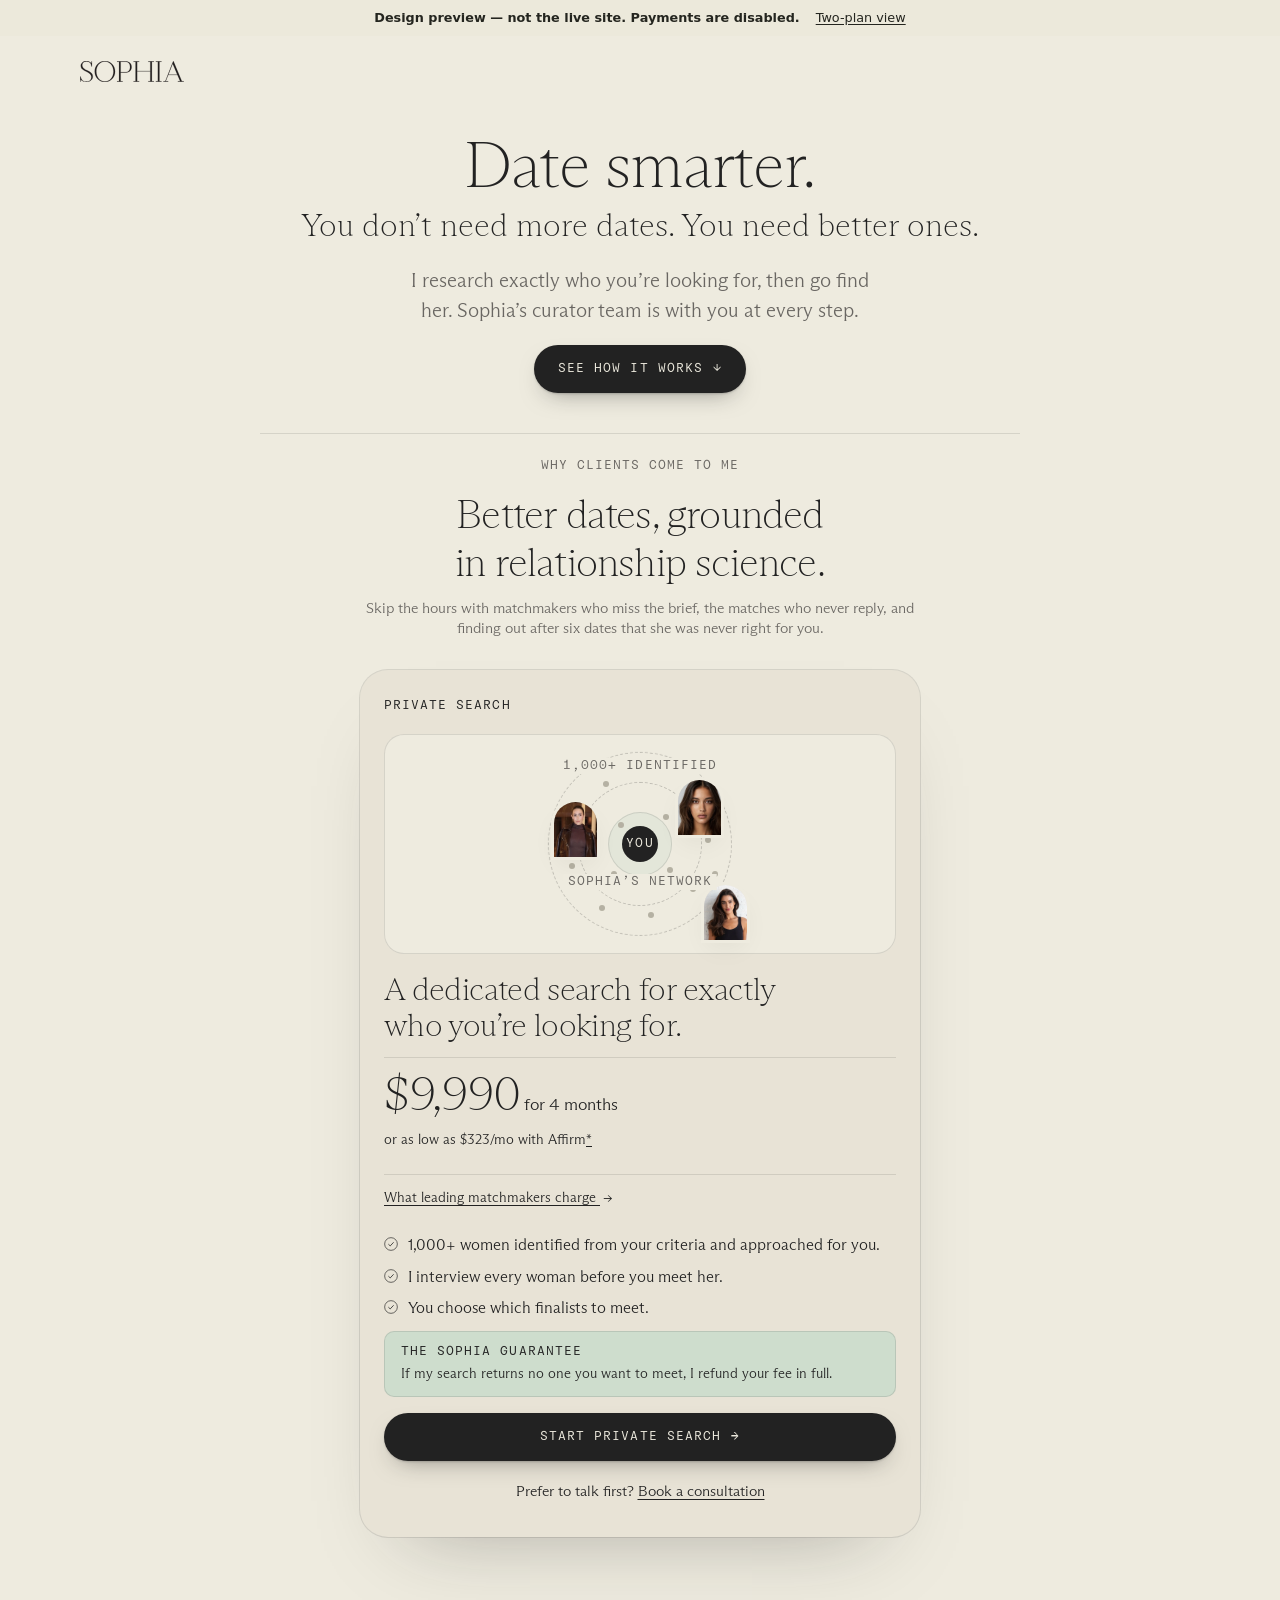
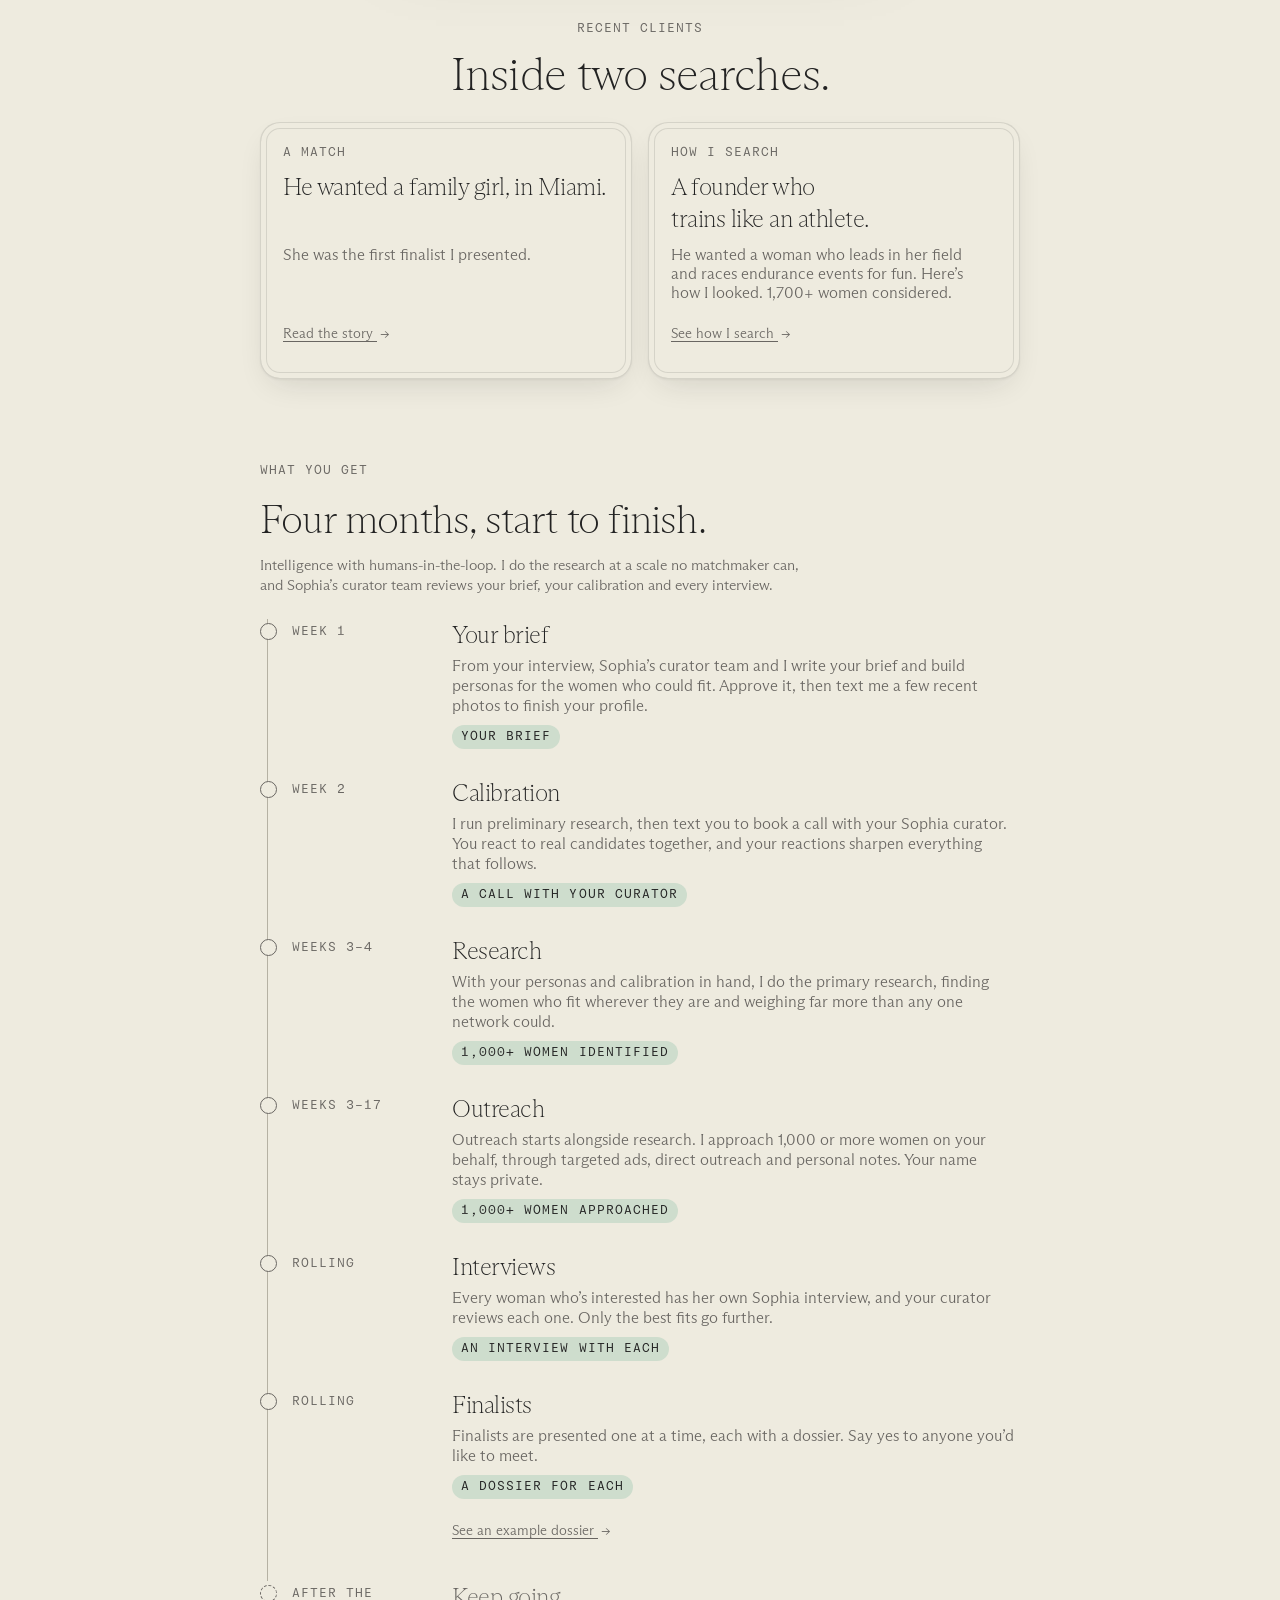
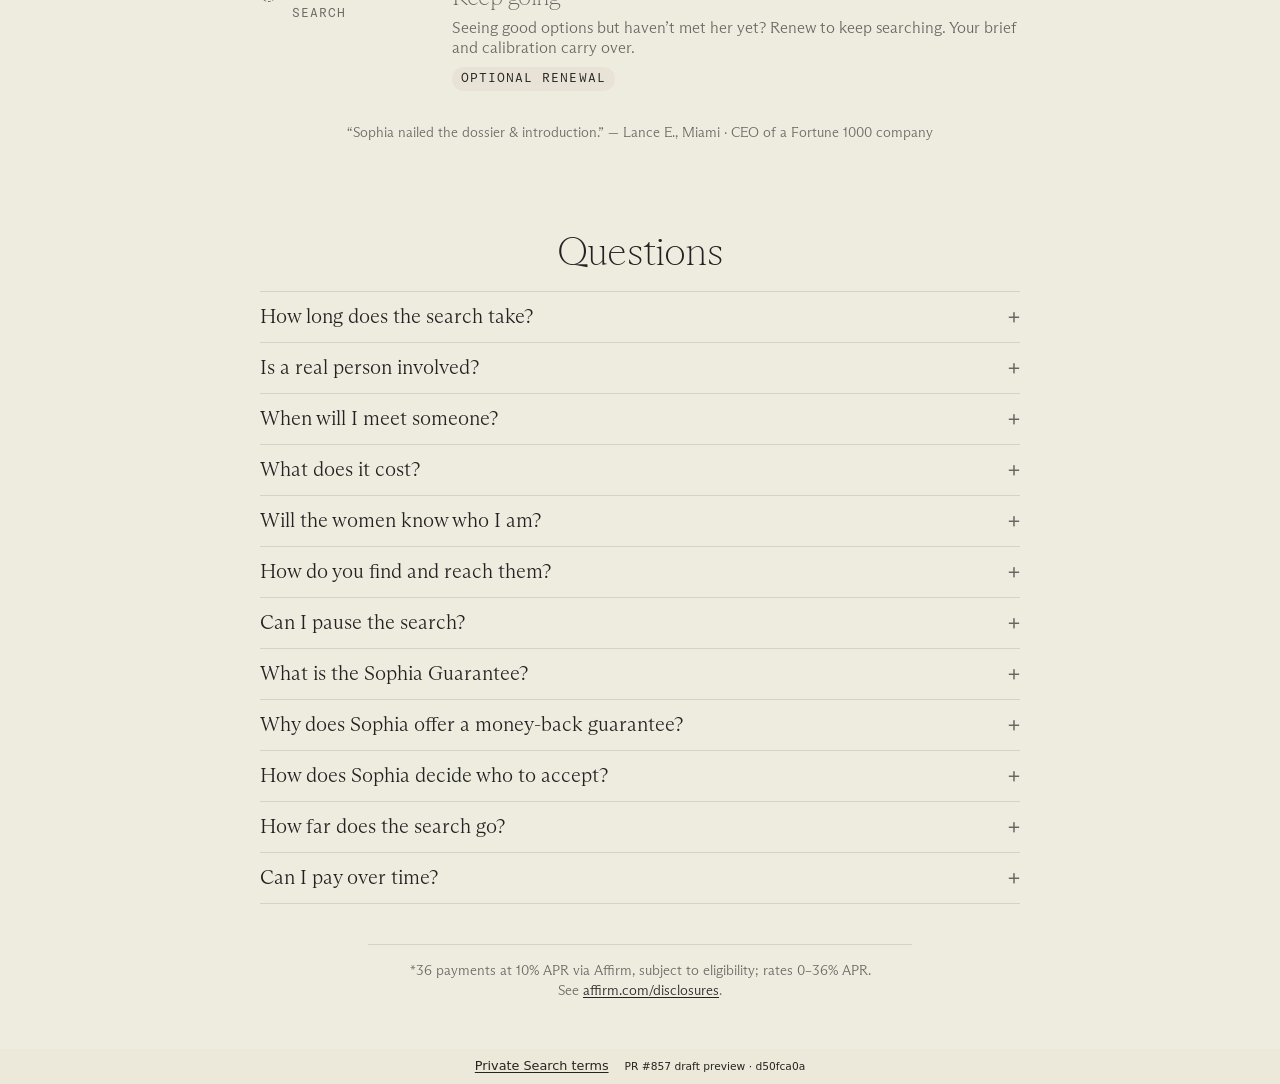
==== commit 238b1edd: "Update design preview to d50fca0a. Not the live site." ====
--- a/plans/index.html
+++ b/plans/index.html
@@ -9,5 +9,5 @@
 <link rel="stylesheet" href="../preview.css">
 <script type="module" src="../preview.js"></script>
 </head>
-<body><div id="root" data-prefix="../" data-route="plans"><link rel="preload" as="image" href="../assets/plans/sophia-wordmark.svg" fetchPriority="high"/><link rel="preload" as="image" href="../assets/plans/overhaul/josephine.webp" imageSizes="56px"/><link rel="preload" as="image" href="../assets/plans/overhaul/kristina.webp" imageSizes="56px"/><link rel="preload" as="image" href="../assets/plans/overhaul/alyssa.webp" imageSizes="56px"/><aside class="preview-banner"><strong>Design preview — not the live site. Payments are disabled.</strong><a href="../two/">Two-plan view</a></aside><main class="It i  " data-plans-overhaul="true" data-plans-version="search_only_v1"><header class="Oe"><img alt="Sophia" width="104" height="21" src="../assets/plans/sophia-wordmark.svg" fetchPriority="high"/></header><section id="top" class="m"><h1>Date smarter.</h1><p class="Pe">You don’t need more dates. You need better ones.</p><p class="Qe">I research exactly who you’re looking for, then go find her. Sophia’s curator team is with you at every step.</p><a class="L Fa" href="#how">See how it works<!-- --> <span aria-hidden="true">↓</span></a></section><section id="why" class="Ct" aria-labelledby="why-title"><p class="w">Why clients come to me</p><h2 id="why-title">Better dates, grounded in relationship science.</h2><p class="Ca">Skip the hours with matchmakers who miss the brief, the matches who never reply, and finding out after six dates that she was never right for you.</p></section><section id="plans" class="Ve " aria-label="Plans"><div class="Ba"><article id="private-search" class="R Sa" aria-labelledby="search-heading"><div class="Ta"><p class="We" id="search-title">Private Search</p></div><div class="At _e"><div class="Yi s" aria-hidden="true"><span class="Ii Ki"></span><span class="Ii mt"></span><span class="Ii K"></span><span class="ft" style="left:74%;top:24%;--i:0"></span><span class="ft" style="left:86%;top:48%;--i:1"></span><span class="ft" style="left:78%;top:74%;--i:2"></span><span class="ft" style="left:56%;top:88%;--i:3"></span><span class="ft" style="left:30%;top:84%;--i:4"></span><span class="ft" style="left:14%;top:62%;--i:5"></span><span class="ft" style="left:16%;top:34%;--i:6"></span><span class="ft" style="left:32%;top:18%;--i:7"></span><span class="ft" style="left:64%;top:36%;--i:8"></span><span class="ft" style="left:66%;top:64%;--i:9"></span><span class="ft" style="left:36%;top:66%;--i:10"></span><span class="ft" style="left:40%;top:40%;--i:11"></span><span class="ft" style="left:92%;top:30%;--i:12"></span><span class="ft" style="left:8%;top:46%;--i:13"></span><span class="ft" style="left:90%;top:66%;--i:14"></span><span class="ae bt Li"><img loading="eager" alt="" sizes="56px" style="position:absolute;inset:0;width:100%;height:100%;color:transparent" src="../assets/plans/overhaul/josephine.webp"/></span><span class="ae bt Oi"><img loading="eager" alt="" sizes="56px" style="position:absolute;inset:0;width:100%;height:100%;color:transparent" src="../assets/plans/overhaul/kristina.webp"/></span><span class="ae bt Pi"><img loading="eager" alt="" sizes="56px" style="position:absolute;inset:0;width:100%;height:100%;color:transparent" src="../assets/plans/overhaul/alyssa.webp"/></span><span class="ie">You</span><span class="ee Qi">Sophia’s network</span><span class="ee Vi">1,000<!-- -->+ identified</span></div></div><h2 id="search-heading" class="ti">A dedicated search for exactly who you’re looking for.</h2><div class="q"><p><b>$9,990</b> <span>for <!-- -->4<!-- --> months</span></p><p class="Z">or as low as <!-- -->$323<!-- -->/mo with Affirm<a href="#financing-footnote" aria-label="Financing disclosure">*</a></p></div><button type="button" class="Q" aria-haspopup="dialog">What leading matchmakers charge<!-- --> <span aria-hidden="true">→</span></button><ul class="G"><li><svg class="ui " viewBox="0 0 16 16" aria-hidden="true"><circle cx="8" cy="8" r="7.25" fill="none" stroke="currentColor" stroke-width="0.75"></circle><path d="M5 8.2 7.1 10.2 11 6" fill="none" stroke="currentColor" stroke-width="0.9"></path></svg><span>1,000<!-- -->+ women identified from your criteria and approached for you.</span></li><li><svg class="ui " viewBox="0 0 16 16" aria-hidden="true"><circle cx="8" cy="8" r="7.25" fill="none" stroke="currentColor" stroke-width="0.75"></circle><path d="M5 8.2 7.1 10.2 11 6" fill="none" stroke="currentColor" stroke-width="0.9"></path></svg><span>I interview every woman before you meet her.</span></li><li><svg class="ui " viewBox="0 0 16 16" aria-hidden="true"><circle cx="8" cy="8" r="7.25" fill="none" stroke="currentColor" stroke-width="0.75"></circle><path d="M5 8.2 7.1 10.2 11 6" fill="none" stroke="currentColor" stroke-width="0.9"></path></svg><span>You choose which finalists to meet.</span></li></ul><div class="Ea"><p class="Ye">The Sophia Guarantee</p><p>If my search returns no one you want to meet, I refund your fee in full.</p></div><div class="Ma"><button id="private-search-buy" type="button" class="L">Start Private Search <span aria-hidden="true">→</span></button><button id="private-search-consultation" type="button" class="Bt">Prefer to talk first? <u>Book a consultation</u></button></div></article></div></section><section id="proof" class="z" aria-labelledby="proof-title"><p class="w">Recent clients</p><h2 id="proof-title">Inside two searches.</h2><div class="ai"><article class="k"><p class="w">A match</p><h3>He wanted a family girl, in Miami.</h3><p>She was the first finalist I presented.</p><button type="button" class="Q" aria-haspopup="dialog">Read the story<!-- --> <span aria-hidden="true">→</span></button></article><article class="k"><p class="w">How I search</p><h3>A founder who trains like an athlete.</h3><p>He wanted a woman who leads in her field and races endurance events for fun. Here’s how I looked. 1,700+ women considered.</p><button type="button" class="Q" aria-haspopup="dialog">See how I search<!-- --> <span aria-hidden="true">→</span></button></article></div></section><section id="how" class="ii" aria-labelledby="how-title"><p class="w">What you get</p><h2 id="how-title">Four months, start to finish.</h2><p class="Na">Intelligence with humans-in-the-loop. I do the research at a scale no matchmaker can, and Sophia’s curator team reviews your brief, your calibration and every interview.</p><ol class="r" role="list"><li><span class="Le">Week 1</span><div><h3>Your brief</h3><p>From your interview, Sophia’s curator team and I write your brief and build personas for the women who could fit. Approve it, then text me a few recent photos to finish your profile.</p><span class="St">Your brief</span></div></li><li><span class="Le">Week 2</span><div><h3>Calibration</h3><p>I run preliminary research, then text you to book a call with your Sophia curator. You react to real candidates together, and your reactions sharpen everything that follows.</p><span class="St">A call with your curator</span></div></li><li><span class="Le">Weeks 3–4</span><div><h3>Research</h3><p>With your personas and calibration in hand, I do the primary research, finding the women who fit wherever they are and weighing far more than any one network could.</p><span class="St">1,000+ women identified</span></div></li><li><span class="Le">Weeks 3–17</span><div><h3>Outreach</h3><p>Outreach starts alongside research. I approach 1,000 or more women on your behalf, through targeted ads, direct outreach and personal notes. Your name stays private.</p><span class="St">1,000+ women approached</span></div></li><li><span class="Le">Rolling</span><div><h3>Interviews</h3><p>Every woman who’s interested has her own Sophia interview, and your curator reviews each one. Only the best fits go further.</p><span class="St">An interview with each</span></div></li><li><span class="Le">Rolling</span><div><h3>Finalists</h3><p>Finalists are presented one at a time, each with a dossier. Say yes to anyone you’d like to meet.</p><span class="St">A dossier for each</span><button type="button" class="Q qa" aria-haspopup="dialog">See an example dossier<!-- --> <span aria-hidden="true">→</span></button></div></li><li class="Tt"><span class="Le">After the search</span><div><h3>Keep going</h3><p>Seeing good options but haven’t met her yet? Renew to keep searching. Your brief and calibration carry over.</p><span class="St">Optional renewal</span></div></li></ol></section><p class="Ha">“Sophia nailed the dossier &amp; introduction.” — Lance E., Miami · CEO of a Fortune 1000 company</p><section class="Dt" aria-labelledby="faq-title"><h2 id="faq-title">Questions</h2><div><details class="f"><summary>How long does the search take?</summary><p>Four months from the day you’re charged. Outreach starts in your third week. Seeing good options when it ends? Renew to keep searching.</p></details><details class="f"><summary>Is a real person involved?</summary><p>Yes. Sophia’s curator team reviews your interview, shapes your brief with you and meets you to calibrate. I do the research and outreach, and your curator reviews every woman before she reaches you.</p></details><details class="f"><summary>When will I meet someone?</summary><p>As soon as a woman says yes and passes my interview. I won’t promise a date, but I will promise the work: 1,000 or more women approached on your behalf.</p></details><details class="f"><summary>What does it cost?</summary><p>$9,990 for four months, once. No subscription. Or pay over time with Affirm, as low as $323/mo.*</p></details><details class="f"><summary>Will the women know who I am?</summary><p>Not at first. I describe you without your name, and share your profile only with women I’ve interviewed.</p></details><details class="f"><summary>How do you find and reach them?</summary><p>I identify 1,000+ women who fit your brief, wherever they are, then reach them through targeted ads, direct outreach and personal notes. Your name stays private during outreach.</p></details><details class="f"><summary>Can I pause the search?</summary><p>Yes, once, for up to four weeks after outreach begins, say if you start seeing someone I’ve presented. Your clock stops, and the search resumes when the pause ends, or sooner if you ask, so the women I’ve found don’t go cold.</p></details><details class="f"><summary>What is the Sophia Guarantee?</summary><p>If my search returns no one you want to meet, I refund your fee in full. It’s decided when the search ends.</p></details><details class="f"><summary>Why does Sophia offer a money-back guarantee?</summary><p>I’m not aware of another matchmaker that offers one. I want my incentives to match yours, so I’m betting on my own work.</p></details><details class="f"><summary>How does Sophia decide who to accept?</summary><p>Sophia’s membership team accepts you when they believe I can succeed for you. With the guarantee, I’m betting on it. If your search looks harder than four months allows, I may ask for a consultation to revise the scope: more time and budget, or relaxing a few filters once you’ve seen the tradeoffs.</p></details><details class="f"><summary>How far does the search go?</summary><p>As far as it takes. For one client, a founder who trains like an athlete, I considered more than 1,700 women against his brief.</p></details><details class="f"><summary>Can I pay over time?</summary><p>Yes. As low as $323/mo with Affirm, subject to approval.* You’ll see your options at checkout.</p></details></div></section><p id="financing-footnote" class="N">*<!-- -->36 payments at 10% APR via Affirm, subject to eligibility; rates 0–36% APR. See<!-- --> <a href="https://www.affirm.com/disclosures" target="_blank" rel="noopener">affirm.com/disclosures</a>.</p></main><footer class="preview-footer"><a href="../terms/#private-search">Private Search terms</a><small>PR #857 draft preview · <!-- -->5da4a8d4</small></footer></div></body>
+<body><div id="root" data-prefix="../" data-route="plans"><link rel="preload" as="image" href="../assets/plans/sophia-wordmark.svg" fetchPriority="high"/><link rel="preload" as="image" href="../assets/plans/overhaul/josephine.webp" imageSizes="56px"/><link rel="preload" as="image" href="../assets/plans/overhaul/kristina.webp" imageSizes="56px"/><link rel="preload" as="image" href="../assets/plans/overhaul/alyssa.webp" imageSizes="56px"/><aside class="preview-banner"><strong>Design preview — not the live site. Payments are disabled.</strong><a href="../two/">Two-plan view</a></aside><main class="It i  " data-plans-overhaul="true" data-plans-version="search_only_v1"><header class="Oe"><img alt="Sophia" width="104" height="21" src="../assets/plans/sophia-wordmark.svg" fetchPriority="high"/></header><section id="top" class="m"><h1>Date smarter.</h1><p class="Pe">You don’t need more dates. You need better ones.</p><p class="Qe">I research exactly who you’re looking for, then go find her. Sophia’s curator team is with you at every step.</p><a class="L Fa" href="#how">See how it works<!-- --> <span aria-hidden="true">↓</span></a></section><section id="why" class="Ct" aria-labelledby="why-title"><p class="w">Why clients come to me</p><h2 id="why-title">Better dates, grounded in relationship science.</h2><p class="Ca">Skip the hours with matchmakers who miss the brief, the matches who never reply, and finding out after six dates that she was never right for you.</p></section><section id="plans" class="Ve " aria-label="Plans"><div class="Ba"><article id="private-search" class="R Sa" aria-labelledby="search-heading"><div class="Ta"><p class="We" id="search-title">Private Search</p></div><div class="At _e"><div class="Yi s" aria-hidden="true"><span class="Ii Ki"></span><span class="Ii mt"></span><span class="Ii K"></span><span class="ft" style="left:74%;top:24%;--i:0"></span><span class="ft" style="left:86%;top:48%;--i:1"></span><span class="ft" style="left:78%;top:74%;--i:2"></span><span class="ft" style="left:56%;top:88%;--i:3"></span><span class="ft" style="left:30%;top:84%;--i:4"></span><span class="ft" style="left:14%;top:62%;--i:5"></span><span class="ft" style="left:16%;top:34%;--i:6"></span><span class="ft" style="left:32%;top:18%;--i:7"></span><span class="ft" style="left:64%;top:36%;--i:8"></span><span class="ft" style="left:66%;top:64%;--i:9"></span><span class="ft" style="left:36%;top:66%;--i:10"></span><span class="ft" style="left:40%;top:40%;--i:11"></span><span class="ft" style="left:92%;top:30%;--i:12"></span><span class="ft" style="left:8%;top:46%;--i:13"></span><span class="ft" style="left:90%;top:66%;--i:14"></span><span class="ae bt Li"><img loading="eager" alt="" sizes="56px" style="position:absolute;inset:0;width:100%;height:100%;color:transparent" src="../assets/plans/overhaul/josephine.webp"/></span><span class="ae bt Oi"><img loading="eager" alt="" sizes="56px" style="position:absolute;inset:0;width:100%;height:100%;color:transparent" src="../assets/plans/overhaul/kristina.webp"/></span><span class="ae bt Pi"><img loading="eager" alt="" sizes="56px" style="position:absolute;inset:0;width:100%;height:100%;color:transparent" src="../assets/plans/overhaul/alyssa.webp"/></span><span class="ie">You</span><span class="ee Qi">Sophia’s network</span><span class="ee Vi">1,000<!-- -->+ identified</span></div></div><h2 id="search-heading" class="ti">A dedicated search for exactly who you’re looking for.</h2><div class="q"><p><b>$9,990</b> <span>for <!-- -->4<!-- --> months</span></p><p class="Z">or as low as <!-- -->$323<!-- -->/mo with Affirm<a href="#financing-footnote" aria-label="Financing disclosure">*</a></p></div><button type="button" class="Q" aria-haspopup="dialog">What leading matchmakers charge<!-- --> <span aria-hidden="true">→</span></button><ul class="G"><li><svg class="ui " viewBox="0 0 16 16" aria-hidden="true"><circle cx="8" cy="8" r="7.25" fill="none" stroke="currentColor" stroke-width="0.75"></circle><path d="M5 8.2 7.1 10.2 11 6" fill="none" stroke="currentColor" stroke-width="0.9"></path></svg><span>1,000<!-- -->+ women identified from your criteria and approached for you.</span></li><li><svg class="ui " viewBox="0 0 16 16" aria-hidden="true"><circle cx="8" cy="8" r="7.25" fill="none" stroke="currentColor" stroke-width="0.75"></circle><path d="M5 8.2 7.1 10.2 11 6" fill="none" stroke="currentColor" stroke-width="0.9"></path></svg><span>I interview every woman before you meet her.</span></li><li><svg class="ui " viewBox="0 0 16 16" aria-hidden="true"><circle cx="8" cy="8" r="7.25" fill="none" stroke="currentColor" stroke-width="0.75"></circle><path d="M5 8.2 7.1 10.2 11 6" fill="none" stroke="currentColor" stroke-width="0.9"></path></svg><span>You choose which finalists to meet.</span></li></ul><div class="Ea"><p class="Ye">The Sophia Guarantee</p><p>If my search returns no one you want to meet, I refund your fee in full.</p></div><div class="Ma"><button id="private-search-buy" type="button" class="L">Start Private Search <span aria-hidden="true">→</span></button><button id="private-search-consultation" type="button" class="Bt">Prefer to talk first? <u>Book a consultation</u></button></div></article></div></section><section id="proof" class="z" aria-labelledby="proof-title"><p class="w">Recent clients</p><h2 id="proof-title">Inside two searches.</h2><div class="ai"><article class="k"><p class="w">A match</p><h3>He wanted a family girl, in Miami.</h3><p>She was the first finalist I presented.</p><button type="button" class="Q" aria-haspopup="dialog">Read the story<!-- --> <span aria-hidden="true">→</span></button></article><article class="k"><p class="w">How I search</p><h3>A founder who trains like an athlete.</h3><p>He wanted a woman who leads in her field and races endurance events for fun. Here’s how I looked. 1,700+ women considered.</p><button type="button" class="Q" aria-haspopup="dialog">See how I search<!-- --> <span aria-hidden="true">→</span></button></article></div></section><section id="how" class="ii" aria-labelledby="how-title"><p class="w">What you get</p><h2 id="how-title">Four months, start to finish.</h2><p class="Na">Intelligence with humans-in-the-loop. I do the research at a scale no matchmaker can, and Sophia’s curator team reviews your brief, your calibration and every interview.</p><ol class="r" role="list"><li><span class="Le">Week 1</span><div><h3>Your brief</h3><p>From your interview, Sophia’s curator team and I write your brief and build personas for the women who could fit. Approve it, then text me a few recent photos to finish your profile.</p><span class="St">Your brief</span></div></li><li><span class="Le">Week 2</span><div><h3>Calibration</h3><p>I run preliminary research, then text you to book a call with your Sophia curator. You react to real candidates together, and your reactions sharpen everything that follows.</p><span class="St">A call with your curator</span></div></li><li><span class="Le">Weeks 3–4</span><div><h3>Research</h3><p>With your personas and calibration in hand, I do the primary research, finding the women who fit wherever they are and weighing far more than any one network could.</p><span class="St">1,000+ women identified</span></div></li><li><span class="Le">Weeks 3–17</span><div><h3>Outreach</h3><p>Outreach starts alongside research. I approach 1,000 or more women on your behalf, through targeted ads, direct outreach and personal notes. Your name stays private.</p><span class="St">1,000+ women approached</span></div></li><li><span class="Le">Rolling</span><div><h3>Interviews</h3><p>Every woman who’s interested has her own Sophia interview, and your curator reviews each one. Only the best fits go further.</p><span class="St">An interview with each</span></div></li><li><span class="Le">Rolling</span><div><h3>Finalists</h3><p>Finalists are presented one at a time, each with a dossier. Say yes to anyone you’d like to meet.</p><span class="St">A dossier for each</span><button type="button" class="Q qa" aria-haspopup="dialog">See an example dossier<!-- --> <span aria-hidden="true">→</span></button></div></li><li class="Tt"><span class="Le">After the search</span><div><h3>Keep going</h3><p>Seeing good options but haven’t met her yet? Renew to keep searching. Your brief and calibration carry over.</p><span class="St">Optional renewal</span></div></li></ol></section><p class="Ha">“Sophia nailed the dossier &amp; introduction.” — Lance E., Miami · CEO of a Fortune 1000 company</p><section class="Dt" aria-labelledby="faq-title"><h2 id="faq-title">Questions</h2><div><details class="f"><summary>How long does the search take?</summary><p>Four months from the day you’re charged. Outreach starts in your third week. Seeing good options when it ends? Renew to keep searching.</p></details><details class="f"><summary>Is a real person involved?</summary><p>Yes. Sophia’s curator team reviews your interview, shapes your brief with you and meets you to calibrate. I do the research and outreach, and your curator reviews every woman before she reaches you.</p></details><details class="f"><summary>When will I meet someone?</summary><p>As soon as a woman says yes and passes my interview. I won’t promise a date, but I will promise the work: 1,000 or more women approached on your behalf.</p></details><details class="f"><summary>What does it cost?</summary><p>$9,990 for four months, once. No subscription. Or pay over time with Affirm, as low as $323/mo.*</p></details><details class="f"><summary>Will the women know who I am?</summary><p>Not at first. I describe you without your name, and share your profile only with women I’ve interviewed.</p></details><details class="f"><summary>How do you find and reach them?</summary><p>I identify 1,000+ women who fit your brief, wherever they are, then reach them through targeted ads, direct outreach and personal notes. Your name stays private during outreach.</p></details><details class="f"><summary>Can I pause the search?</summary><p>Yes, once, for up to four weeks after outreach begins, say if you start seeing someone I’ve presented. Your clock stops, and the search resumes when the pause ends, or sooner if you ask, so the women I’ve found don’t go cold.</p></details><details class="f"><summary>What is the Sophia Guarantee?</summary><p>If my search returns no one you want to meet, I refund your fee in full. It’s decided when the search ends.</p></details><details class="f"><summary>Why does Sophia offer a money-back guarantee?</summary><p>I’m not aware of another matchmaker that offers one. I want my incentives to match yours, so I’m betting on my own work.</p></details><details class="f"><summary>How does Sophia decide who to accept?</summary><p>Sophia’s membership team accepts you when they believe I can succeed for you. With the guarantee, I’m betting on it. If your search looks harder than four months allows, I may ask for a consultation to revise the scope: more time and budget, or relaxing a few filters once you’ve seen the tradeoffs.</p></details><details class="f"><summary>How far does the search go?</summary><p>As far as it takes. For one client, a founder who trains like an athlete, I considered more than 1,700 women against his brief.</p></details><details class="f"><summary>Can I pay over time?</summary><p>Yes. As low as $323/mo with Affirm, subject to approval.* You’ll see your options at checkout.</p></details></div></section><p id="financing-footnote" class="N">*<!-- -->36 payments at 10% APR via Affirm, subject to eligibility; rates 0–36% APR. See<!-- --> <a href="https://www.affirm.com/disclosures" target="_blank" rel="noopener">affirm.com/disclosures</a>.</p></main><footer class="preview-footer"><a href="../terms/#private-search">Private Search terms</a><small>PR #857 draft preview · <!-- -->d50fca0a</small></footer></div></body>
 </html>
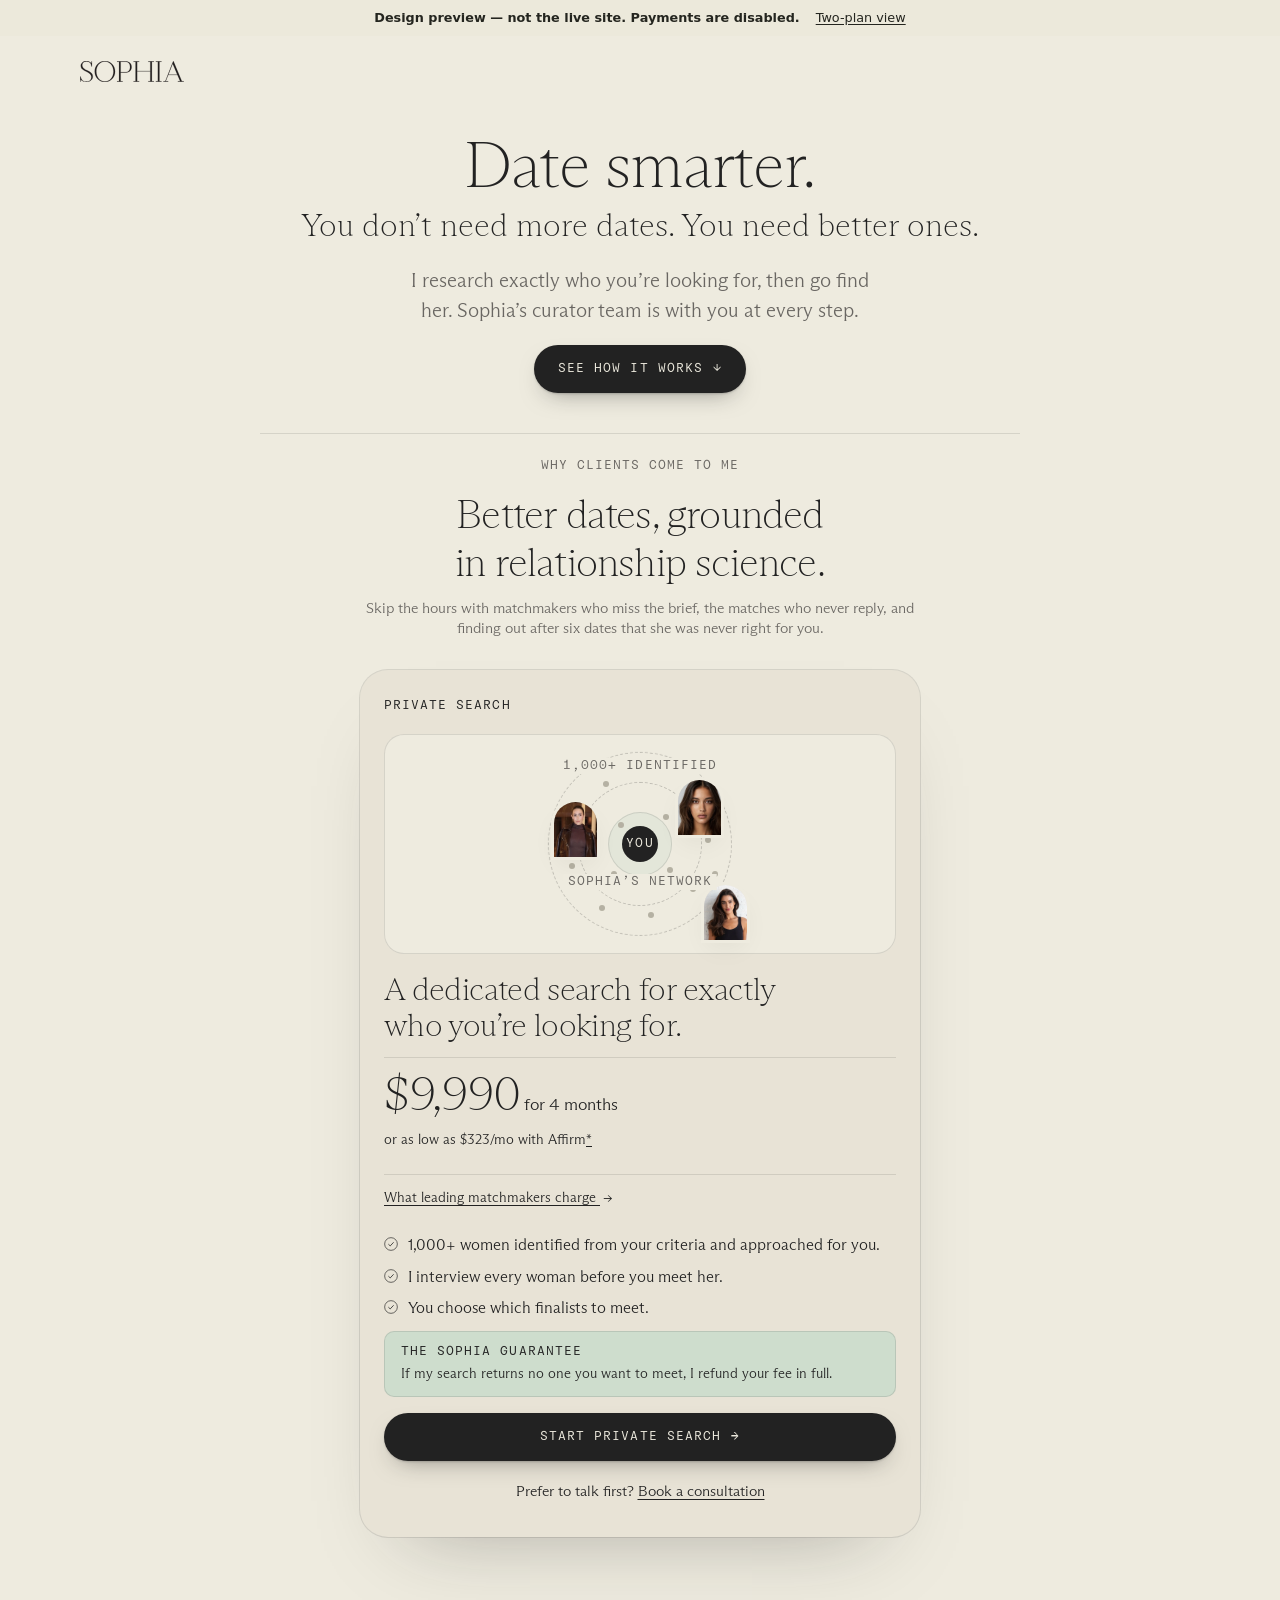
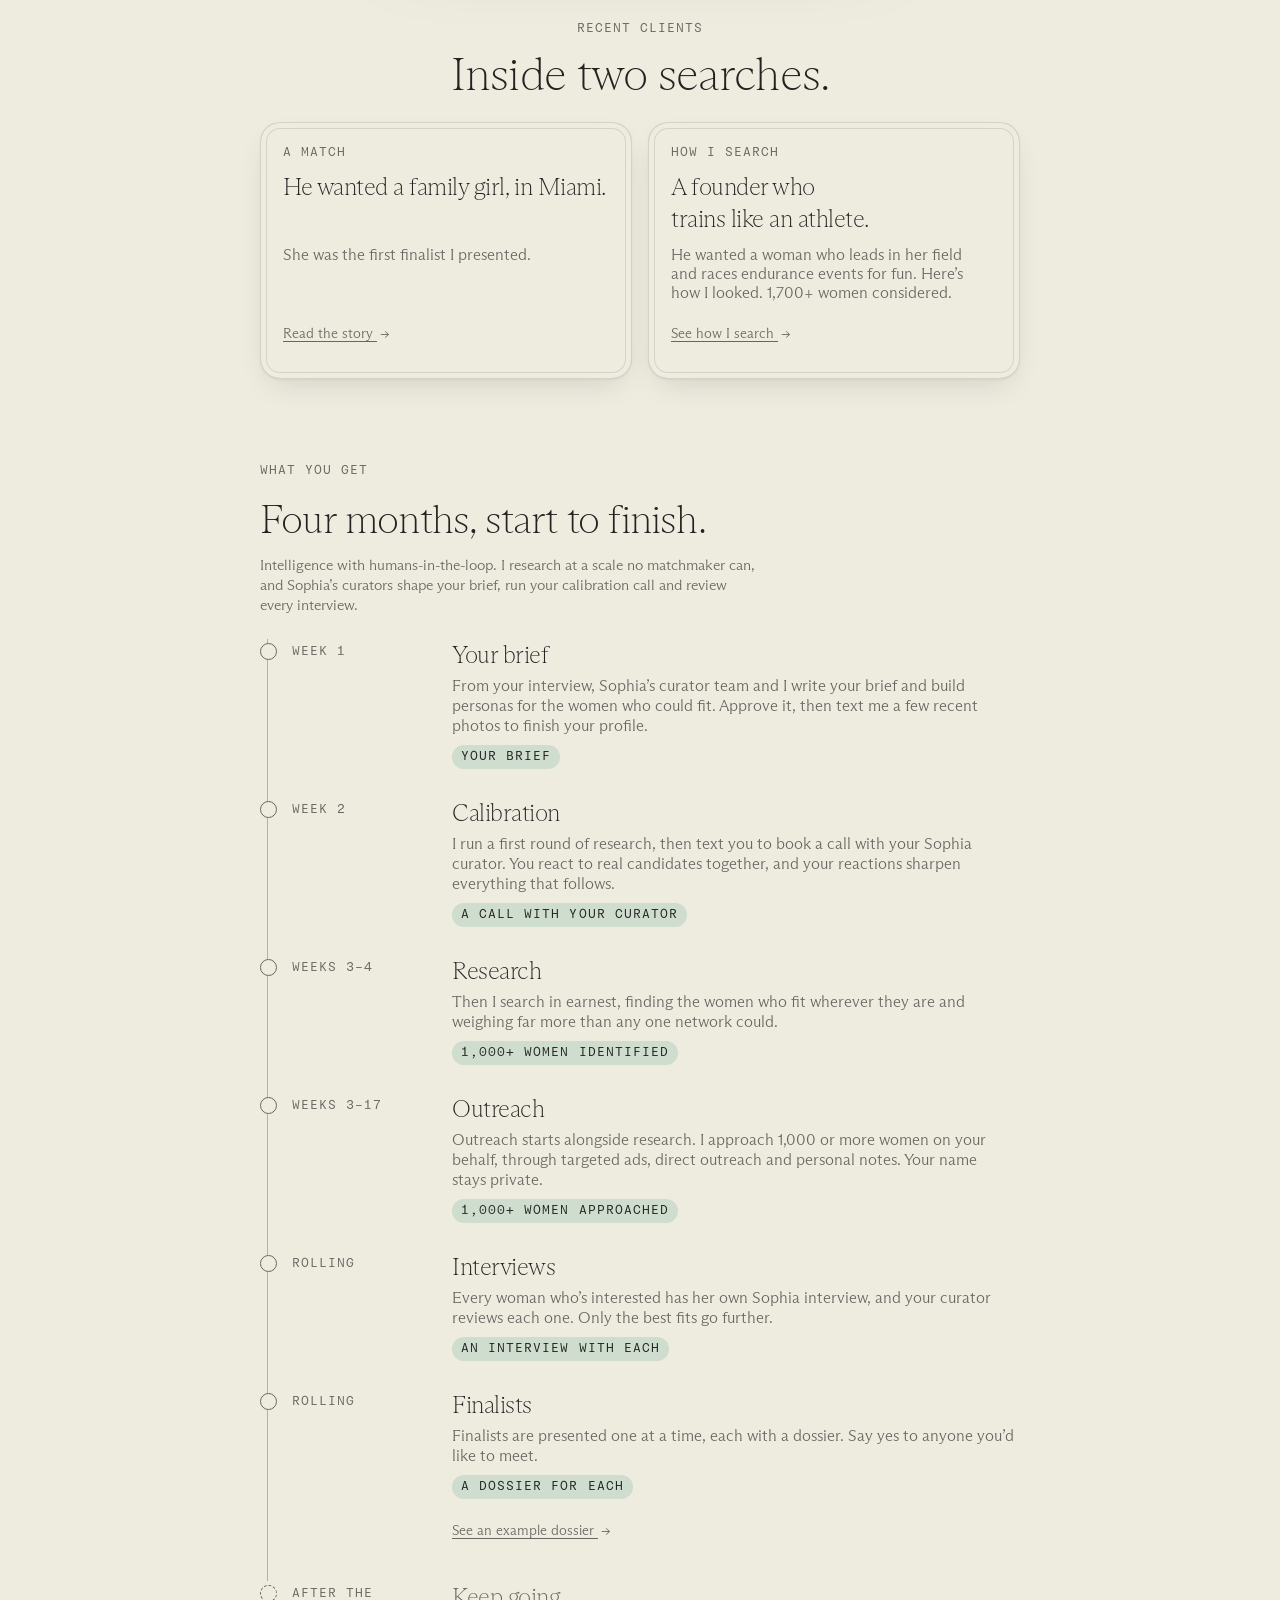
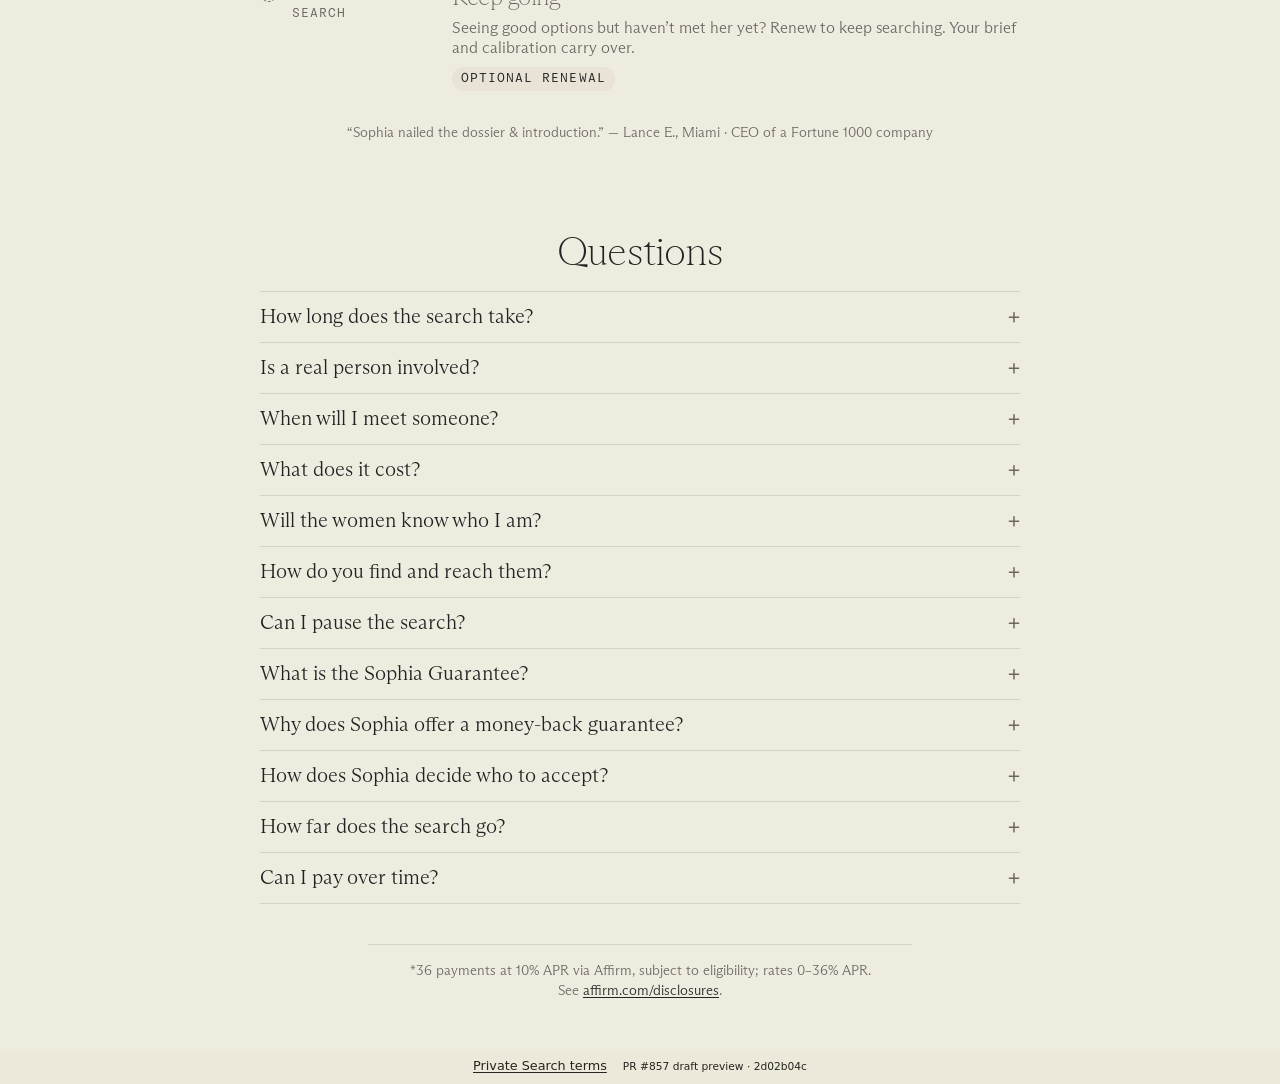
==== commit b215187e: "Update design preview to 2d02b04c. Not the live site." ====
--- a/plans/index.html
+++ b/plans/index.html
@@ -9,5 +9,5 @@
 <link rel="stylesheet" href="../preview.css">
 <script type="module" src="../preview.js"></script>
 </head>
-<body><div id="root" data-prefix="../" data-route="plans"><link rel="preload" as="image" href="../assets/plans/sophia-wordmark.svg" fetchPriority="high"/><link rel="preload" as="image" href="../assets/plans/overhaul/josephine.webp" imageSizes="56px"/><link rel="preload" as="image" href="../assets/plans/overhaul/kristina.webp" imageSizes="56px"/><link rel="preload" as="image" href="../assets/plans/overhaul/alyssa.webp" imageSizes="56px"/><aside class="preview-banner"><strong>Design preview — not the live site. Payments are disabled.</strong><a href="../two/">Two-plan view</a></aside><main class="It i  " data-plans-overhaul="true" data-plans-version="search_only_v1"><header class="Oe"><img alt="Sophia" width="104" height="21" src="../assets/plans/sophia-wordmark.svg" fetchPriority="high"/></header><section id="top" class="m"><h1>Date smarter.</h1><p class="Pe">You don’t need more dates. You need better ones.</p><p class="Qe">I research exactly who you’re looking for, then go find her. Sophia’s curator team is with you at every step.</p><a class="L Fa" href="#how">See how it works<!-- --> <span aria-hidden="true">↓</span></a></section><section id="why" class="Ct" aria-labelledby="why-title"><p class="w">Why clients come to me</p><h2 id="why-title">Better dates, grounded in relationship science.</h2><p class="Ca">Skip the hours with matchmakers who miss the brief, the matches who never reply, and finding out after six dates that she was never right for you.</p></section><section id="plans" class="Ve " aria-label="Plans"><div class="Ba"><article id="private-search" class="R Sa" aria-labelledby="search-heading"><div class="Ta"><p class="We" id="search-title">Private Search</p></div><div class="At _e"><div class="Yi s" aria-hidden="true"><span class="Ii Ki"></span><span class="Ii mt"></span><span class="Ii K"></span><span class="ft" style="left:74%;top:24%;--i:0"></span><span class="ft" style="left:86%;top:48%;--i:1"></span><span class="ft" style="left:78%;top:74%;--i:2"></span><span class="ft" style="left:56%;top:88%;--i:3"></span><span class="ft" style="left:30%;top:84%;--i:4"></span><span class="ft" style="left:14%;top:62%;--i:5"></span><span class="ft" style="left:16%;top:34%;--i:6"></span><span class="ft" style="left:32%;top:18%;--i:7"></span><span class="ft" style="left:64%;top:36%;--i:8"></span><span class="ft" style="left:66%;top:64%;--i:9"></span><span class="ft" style="left:36%;top:66%;--i:10"></span><span class="ft" style="left:40%;top:40%;--i:11"></span><span class="ft" style="left:92%;top:30%;--i:12"></span><span class="ft" style="left:8%;top:46%;--i:13"></span><span class="ft" style="left:90%;top:66%;--i:14"></span><span class="ae bt Li"><img loading="eager" alt="" sizes="56px" style="position:absolute;inset:0;width:100%;height:100%;color:transparent" src="../assets/plans/overhaul/josephine.webp"/></span><span class="ae bt Oi"><img loading="eager" alt="" sizes="56px" style="position:absolute;inset:0;width:100%;height:100%;color:transparent" src="../assets/plans/overhaul/kristina.webp"/></span><span class="ae bt Pi"><img loading="eager" alt="" sizes="56px" style="position:absolute;inset:0;width:100%;height:100%;color:transparent" src="../assets/plans/overhaul/alyssa.webp"/></span><span class="ie">You</span><span class="ee Qi">Sophia’s network</span><span class="ee Vi">1,000<!-- -->+ identified</span></div></div><h2 id="search-heading" class="ti">A dedicated search for exactly who you’re looking for.</h2><div class="q"><p><b>$9,990</b> <span>for <!-- -->4<!-- --> months</span></p><p class="Z">or as low as <!-- -->$323<!-- -->/mo with Affirm<a href="#financing-footnote" aria-label="Financing disclosure">*</a></p></div><button type="button" class="Q" aria-haspopup="dialog">What leading matchmakers charge<!-- --> <span aria-hidden="true">→</span></button><ul class="G"><li><svg class="ui " viewBox="0 0 16 16" aria-hidden="true"><circle cx="8" cy="8" r="7.25" fill="none" stroke="currentColor" stroke-width="0.75"></circle><path d="M5 8.2 7.1 10.2 11 6" fill="none" stroke="currentColor" stroke-width="0.9"></path></svg><span>1,000<!-- -->+ women identified from your criteria and approached for you.</span></li><li><svg class="ui " viewBox="0 0 16 16" aria-hidden="true"><circle cx="8" cy="8" r="7.25" fill="none" stroke="currentColor" stroke-width="0.75"></circle><path d="M5 8.2 7.1 10.2 11 6" fill="none" stroke="currentColor" stroke-width="0.9"></path></svg><span>I interview every woman before you meet her.</span></li><li><svg class="ui " viewBox="0 0 16 16" aria-hidden="true"><circle cx="8" cy="8" r="7.25" fill="none" stroke="currentColor" stroke-width="0.75"></circle><path d="M5 8.2 7.1 10.2 11 6" fill="none" stroke="currentColor" stroke-width="0.9"></path></svg><span>You choose which finalists to meet.</span></li></ul><div class="Ea"><p class="Ye">The Sophia Guarantee</p><p>If my search returns no one you want to meet, I refund your fee in full.</p></div><div class="Ma"><button id="private-search-buy" type="button" class="L">Start Private Search <span aria-hidden="true">→</span></button><button id="private-search-consultation" type="button" class="Bt">Prefer to talk first? <u>Book a consultation</u></button></div></article></div></section><section id="proof" class="z" aria-labelledby="proof-title"><p class="w">Recent clients</p><h2 id="proof-title">Inside two searches.</h2><div class="ai"><article class="k"><p class="w">A match</p><h3>He wanted a family girl, in Miami.</h3><p>She was the first finalist I presented.</p><button type="button" class="Q" aria-haspopup="dialog">Read the story<!-- --> <span aria-hidden="true">→</span></button></article><article class="k"><p class="w">How I search</p><h3>A founder who trains like an athlete.</h3><p>He wanted a woman who leads in her field and races endurance events for fun. Here’s how I looked. 1,700+ women considered.</p><button type="button" class="Q" aria-haspopup="dialog">See how I search<!-- --> <span aria-hidden="true">→</span></button></article></div></section><section id="how" class="ii" aria-labelledby="how-title"><p class="w">What you get</p><h2 id="how-title">Four months, start to finish.</h2><p class="Na">Intelligence with humans-in-the-loop. I do the research at a scale no matchmaker can, and Sophia’s curator team reviews your brief, your calibration and every interview.</p><ol class="r" role="list"><li><span class="Le">Week 1</span><div><h3>Your brief</h3><p>From your interview, Sophia’s curator team and I write your brief and build personas for the women who could fit. Approve it, then text me a few recent photos to finish your profile.</p><span class="St">Your brief</span></div></li><li><span class="Le">Week 2</span><div><h3>Calibration</h3><p>I run preliminary research, then text you to book a call with your Sophia curator. You react to real candidates together, and your reactions sharpen everything that follows.</p><span class="St">A call with your curator</span></div></li><li><span class="Le">Weeks 3–4</span><div><h3>Research</h3><p>With your personas and calibration in hand, I do the primary research, finding the women who fit wherever they are and weighing far more than any one network could.</p><span class="St">1,000+ women identified</span></div></li><li><span class="Le">Weeks 3–17</span><div><h3>Outreach</h3><p>Outreach starts alongside research. I approach 1,000 or more women on your behalf, through targeted ads, direct outreach and personal notes. Your name stays private.</p><span class="St">1,000+ women approached</span></div></li><li><span class="Le">Rolling</span><div><h3>Interviews</h3><p>Every woman who’s interested has her own Sophia interview, and your curator reviews each one. Only the best fits go further.</p><span class="St">An interview with each</span></div></li><li><span class="Le">Rolling</span><div><h3>Finalists</h3><p>Finalists are presented one at a time, each with a dossier. Say yes to anyone you’d like to meet.</p><span class="St">A dossier for each</span><button type="button" class="Q qa" aria-haspopup="dialog">See an example dossier<!-- --> <span aria-hidden="true">→</span></button></div></li><li class="Tt"><span class="Le">After the search</span><div><h3>Keep going</h3><p>Seeing good options but haven’t met her yet? Renew to keep searching. Your brief and calibration carry over.</p><span class="St">Optional renewal</span></div></li></ol></section><p class="Ha">“Sophia nailed the dossier &amp; introduction.” — Lance E., Miami · CEO of a Fortune 1000 company</p><section class="Dt" aria-labelledby="faq-title"><h2 id="faq-title">Questions</h2><div><details class="f"><summary>How long does the search take?</summary><p>Four months from the day you’re charged. Outreach starts in your third week. Seeing good options when it ends? Renew to keep searching.</p></details><details class="f"><summary>Is a real person involved?</summary><p>Yes. Sophia’s curator team reviews your interview, shapes your brief with you and meets you to calibrate. I do the research and outreach, and your curator reviews every woman before she reaches you.</p></details><details class="f"><summary>When will I meet someone?</summary><p>As soon as a woman says yes and passes my interview. I won’t promise a date, but I will promise the work: 1,000 or more women approached on your behalf.</p></details><details class="f"><summary>What does it cost?</summary><p>$9,990 for four months, once. No subscription. Or pay over time with Affirm, as low as $323/mo.*</p></details><details class="f"><summary>Will the women know who I am?</summary><p>Not at first. I describe you without your name, and share your profile only with women I’ve interviewed.</p></details><details class="f"><summary>How do you find and reach them?</summary><p>I identify 1,000+ women who fit your brief, wherever they are, then reach them through targeted ads, direct outreach and personal notes. Your name stays private during outreach.</p></details><details class="f"><summary>Can I pause the search?</summary><p>Yes, once, for up to four weeks after outreach begins, say if you start seeing someone I’ve presented. Your clock stops, and the search resumes when the pause ends, or sooner if you ask, so the women I’ve found don’t go cold.</p></details><details class="f"><summary>What is the Sophia Guarantee?</summary><p>If my search returns no one you want to meet, I refund your fee in full. It’s decided when the search ends.</p></details><details class="f"><summary>Why does Sophia offer a money-back guarantee?</summary><p>I’m not aware of another matchmaker that offers one. I want my incentives to match yours, so I’m betting on my own work.</p></details><details class="f"><summary>How does Sophia decide who to accept?</summary><p>Sophia’s membership team accepts you when they believe I can succeed for you. With the guarantee, I’m betting on it. If your search looks harder than four months allows, I may ask for a consultation to revise the scope: more time and budget, or relaxing a few filters once you’ve seen the tradeoffs.</p></details><details class="f"><summary>How far does the search go?</summary><p>As far as it takes. For one client, a founder who trains like an athlete, I considered more than 1,700 women against his brief.</p></details><details class="f"><summary>Can I pay over time?</summary><p>Yes. As low as $323/mo with Affirm, subject to approval.* You’ll see your options at checkout.</p></details></div></section><p id="financing-footnote" class="N">*<!-- -->36 payments at 10% APR via Affirm, subject to eligibility; rates 0–36% APR. See<!-- --> <a href="https://www.affirm.com/disclosures" target="_blank" rel="noopener">affirm.com/disclosures</a>.</p></main><footer class="preview-footer"><a href="../terms/#private-search">Private Search terms</a><small>PR #857 draft preview · <!-- -->d50fca0a</small></footer></div></body>
+<body><div id="root" data-prefix="../" data-route="plans"><link rel="preload" as="image" href="../assets/plans/sophia-wordmark.svg" fetchPriority="high"/><link rel="preload" as="image" href="../assets/plans/overhaul/josephine.webp" imageSizes="56px"/><link rel="preload" as="image" href="../assets/plans/overhaul/kristina.webp" imageSizes="56px"/><link rel="preload" as="image" href="../assets/plans/overhaul/alyssa.webp" imageSizes="56px"/><aside class="preview-banner"><strong>Design preview — not the live site. Payments are disabled.</strong><a href="../two/">Two-plan view</a></aside><main class="It i  " data-plans-overhaul="true" data-plans-version="search_only_v1"><header class="Oe"><img alt="Sophia" width="104" height="21" src="../assets/plans/sophia-wordmark.svg" fetchPriority="high"/></header><section id="top" class="m"><h1>Date smarter.</h1><p class="Pe">You don’t need more dates. You need better ones.</p><p class="Qe">I research exactly who you’re looking for, then go find her. Sophia’s curator team is with you at every step.</p><a class="L Fa" href="#how">See how it works<!-- --> <span aria-hidden="true">↓</span></a></section><section id="why" class="Ct" aria-labelledby="why-title"><p class="w">Why clients come to me</p><h2 id="why-title">Better dates, grounded in relationship science.</h2><p class="Ca">Skip the hours with matchmakers who miss the brief, the matches who never reply, and finding out after six dates that she was never right for you.</p></section><section id="plans" class="Ve " aria-label="Plans"><div class="Ba"><article id="private-search" class="R Sa" aria-labelledby="search-heading"><div class="Ta"><p class="We" id="search-title">Private Search</p></div><div class="At _e"><div class="Yi s" aria-hidden="true"><span class="Ii Ki"></span><span class="Ii mt"></span><span class="Ii K"></span><span class="ft" style="left:74%;top:24%;--i:0"></span><span class="ft" style="left:86%;top:48%;--i:1"></span><span class="ft" style="left:78%;top:74%;--i:2"></span><span class="ft" style="left:56%;top:88%;--i:3"></span><span class="ft" style="left:30%;top:84%;--i:4"></span><span class="ft" style="left:14%;top:62%;--i:5"></span><span class="ft" style="left:16%;top:34%;--i:6"></span><span class="ft" style="left:32%;top:18%;--i:7"></span><span class="ft" style="left:64%;top:36%;--i:8"></span><span class="ft" style="left:66%;top:64%;--i:9"></span><span class="ft" style="left:36%;top:66%;--i:10"></span><span class="ft" style="left:40%;top:40%;--i:11"></span><span class="ft" style="left:92%;top:30%;--i:12"></span><span class="ft" style="left:8%;top:46%;--i:13"></span><span class="ft" style="left:90%;top:66%;--i:14"></span><span class="ae bt Li"><img loading="eager" alt="" sizes="56px" style="position:absolute;inset:0;width:100%;height:100%;color:transparent" src="../assets/plans/overhaul/josephine.webp"/></span><span class="ae bt Oi"><img loading="eager" alt="" sizes="56px" style="position:absolute;inset:0;width:100%;height:100%;color:transparent" src="../assets/plans/overhaul/kristina.webp"/></span><span class="ae bt Pi"><img loading="eager" alt="" sizes="56px" style="position:absolute;inset:0;width:100%;height:100%;color:transparent" src="../assets/plans/overhaul/alyssa.webp"/></span><span class="ie">You</span><span class="ee Qi">Sophia’s network</span><span class="ee Vi">1,000<!-- -->+ identified</span></div></div><h2 id="search-heading" class="ti">A dedicated search for exactly who you’re looking for.</h2><div class="q"><p><b>$9,990</b> <span>for <!-- -->4<!-- --> months</span></p><p class="Z">or as low as <!-- -->$323<!-- -->/mo with Affirm<a href="#financing-footnote" aria-label="Financing disclosure">*</a></p></div><button type="button" class="Q" aria-haspopup="dialog">What leading matchmakers charge<!-- --> <span aria-hidden="true">→</span></button><ul class="G"><li><svg class="ui " viewBox="0 0 16 16" aria-hidden="true"><circle cx="8" cy="8" r="7.25" fill="none" stroke="currentColor" stroke-width="0.75"></circle><path d="M5 8.2 7.1 10.2 11 6" fill="none" stroke="currentColor" stroke-width="0.9"></path></svg><span>1,000<!-- -->+ women identified from your criteria and approached for you.</span></li><li><svg class="ui " viewBox="0 0 16 16" aria-hidden="true"><circle cx="8" cy="8" r="7.25" fill="none" stroke="currentColor" stroke-width="0.75"></circle><path d="M5 8.2 7.1 10.2 11 6" fill="none" stroke="currentColor" stroke-width="0.9"></path></svg><span>I interview every woman before you meet her.</span></li><li><svg class="ui " viewBox="0 0 16 16" aria-hidden="true"><circle cx="8" cy="8" r="7.25" fill="none" stroke="currentColor" stroke-width="0.75"></circle><path d="M5 8.2 7.1 10.2 11 6" fill="none" stroke="currentColor" stroke-width="0.9"></path></svg><span>You choose which finalists to meet.</span></li></ul><div class="Ea"><p class="Ye">The Sophia Guarantee</p><p>If my search returns no one you want to meet, I refund your fee in full.</p></div><div class="Ma"><button id="private-search-buy" type="button" class="L">Start Private Search <span aria-hidden="true">→</span></button><button id="private-search-consultation" type="button" class="Bt">Prefer to talk first? <u>Book a consultation</u></button></div></article></div></section><section id="proof" class="z" aria-labelledby="proof-title"><p class="w">Recent clients</p><h2 id="proof-title">Inside two searches.</h2><div class="ai"><article class="k"><p class="w">A match</p><h3>He wanted a family girl, in Miami.</h3><p>She was the first finalist I presented.</p><button type="button" class="Q" aria-haspopup="dialog">Read the story<!-- --> <span aria-hidden="true">→</span></button></article><article class="k"><p class="w">How I search</p><h3>A founder who trains like an athlete.</h3><p>He wanted a woman who leads in her field and races endurance events for fun. Here’s how I looked. 1,700+ women considered.</p><button type="button" class="Q" aria-haspopup="dialog">See how I search<!-- --> <span aria-hidden="true">→</span></button></article></div></section><section id="how" class="ii" aria-labelledby="how-title"><p class="w">What you get</p><h2 id="how-title">Four months, start to finish.</h2><p class="Na">Intelligence with humans-in-the-loop. I research at a scale no matchmaker can, and Sophia’s curators shape your brief, run your calibration call and review every interview.</p><ol class="r" role="list"><li><span class="Le">Week 1</span><div><h3>Your brief</h3><p>From your interview, Sophia’s curator team and I write your brief and build personas for the women who could fit. Approve it, then text me a few recent photos to finish your profile.</p><span class="St">Your brief</span></div></li><li><span class="Le">Week 2</span><div><h3>Calibration</h3><p>I run a first round of research, then text you to book a call with your Sophia curator. You react to real candidates together, and your reactions sharpen everything that follows.</p><span class="St">A call with your curator</span></div></li><li><span class="Le">Weeks 3–4</span><div><h3>Research</h3><p>Then I search in earnest, finding the women who fit wherever they are and weighing far more than any one network could.</p><span class="St">1,000+ women identified</span></div></li><li><span class="Le">Weeks 3–17</span><div><h3>Outreach</h3><p>Outreach starts alongside research. I approach 1,000 or more women on your behalf, through targeted ads, direct outreach and personal notes. Your name stays private.</p><span class="St">1,000+ women approached</span></div></li><li><span class="Le">Rolling</span><div><h3>Interviews</h3><p>Every woman who’s interested has her own Sophia interview, and your curator reviews each one. Only the best fits go further.</p><span class="St">An interview with each</span></div></li><li><span class="Le">Rolling</span><div><h3>Finalists</h3><p>Finalists are presented one at a time, each with a dossier. Say yes to anyone you’d like to meet.</p><span class="St">A dossier for each</span><button type="button" class="Q qa" aria-haspopup="dialog">See an example dossier<!-- --> <span aria-hidden="true">→</span></button></div></li><li class="Tt"><span class="Le">After the search</span><div><h3>Keep going</h3><p>Seeing good options but haven’t met her yet? Renew to keep searching. Your brief and calibration carry over.</p><span class="St">Optional renewal</span></div></li></ol></section><p class="Ha">“Sophia nailed the dossier &amp; introduction.” — Lance E., Miami · CEO of a Fortune 1000 company</p><section class="Dt" aria-labelledby="faq-title"><h2 id="faq-title">Questions</h2><div><details class="f"><summary>How long does the search take?</summary><p>Four months from the day you’re charged. Outreach starts in your third week. Seeing good options when it ends? Renew to keep searching.</p></details><details class="f"><summary>Is a real person involved?</summary><p>Yes. Sophia’s curator team reviews your interview, shapes your brief with you and runs your calibration call. I do the research and outreach, and your curator reviews every woman before she reaches you.</p></details><details class="f"><summary>When will I meet someone?</summary><p>As soon as a woman says yes and passes my interview. To get there, I approach 1,000 or more women on your behalf.</p></details><details class="f"><summary>What does it cost?</summary><p>$9,990 for four months, once. No subscription. Or pay over time with Affirm, as low as $323/mo.*</p></details><details class="f"><summary>Will the women know who I am?</summary><p>Not at first. I describe you without your name, and share your profile only with women I’ve interviewed.</p></details><details class="f"><summary>How do you find and reach them?</summary><p>I identify 1,000+ women who fit your brief, wherever they are, then reach them through targeted ads, direct outreach and personal notes. Your name stays private during outreach.</p></details><details class="f"><summary>Can I pause the search?</summary><p>Yes, once, for up to four weeks after outreach begins, say if you start seeing someone I’ve presented. Your clock stops while you’re paused, and the search picks up when the pause ends, or sooner if you ask.</p></details><details class="f"><summary>What is the Sophia Guarantee?</summary><p>If my search returns no one you want to meet, I refund your fee in full. It’s decided when the search ends.</p></details><details class="f"><summary>Why does Sophia offer a money-back guarantee?</summary><p>I want my incentives to match yours, so I’m betting on my own work.</p></details><details class="f"><summary>How does Sophia decide who to accept?</summary><p>Sophia’s membership team accepts you when they believe I can succeed for you. With the guarantee, I’m betting on it. If your search looks harder than four months allows, I may ask for a consultation to revise the scope: more time and budget, or relaxing a few filters once you’ve seen the tradeoffs.</p></details><details class="f"><summary>How far does the search go?</summary><p>As far as it takes. For one client, a founder who trains like an athlete, I considered more than 1,700 women in his first round alone.</p></details><details class="f"><summary>Can I pay over time?</summary><p>Yes. As low as $323/mo with Affirm, subject to approval.* You’ll see your options at checkout.</p></details></div></section><p id="financing-footnote" class="N">*<!-- -->36 payments at 10% APR via Affirm, subject to eligibility; rates 0–36% APR. See<!-- --> <a href="https://www.affirm.com/disclosures" target="_blank" rel="noopener">affirm.com/disclosures</a>.</p></main><footer class="preview-footer"><a href="../terms/#private-search">Private Search terms</a><small>PR #857 draft preview · <!-- -->2d02b04c</small></footer></div></body>
 </html>
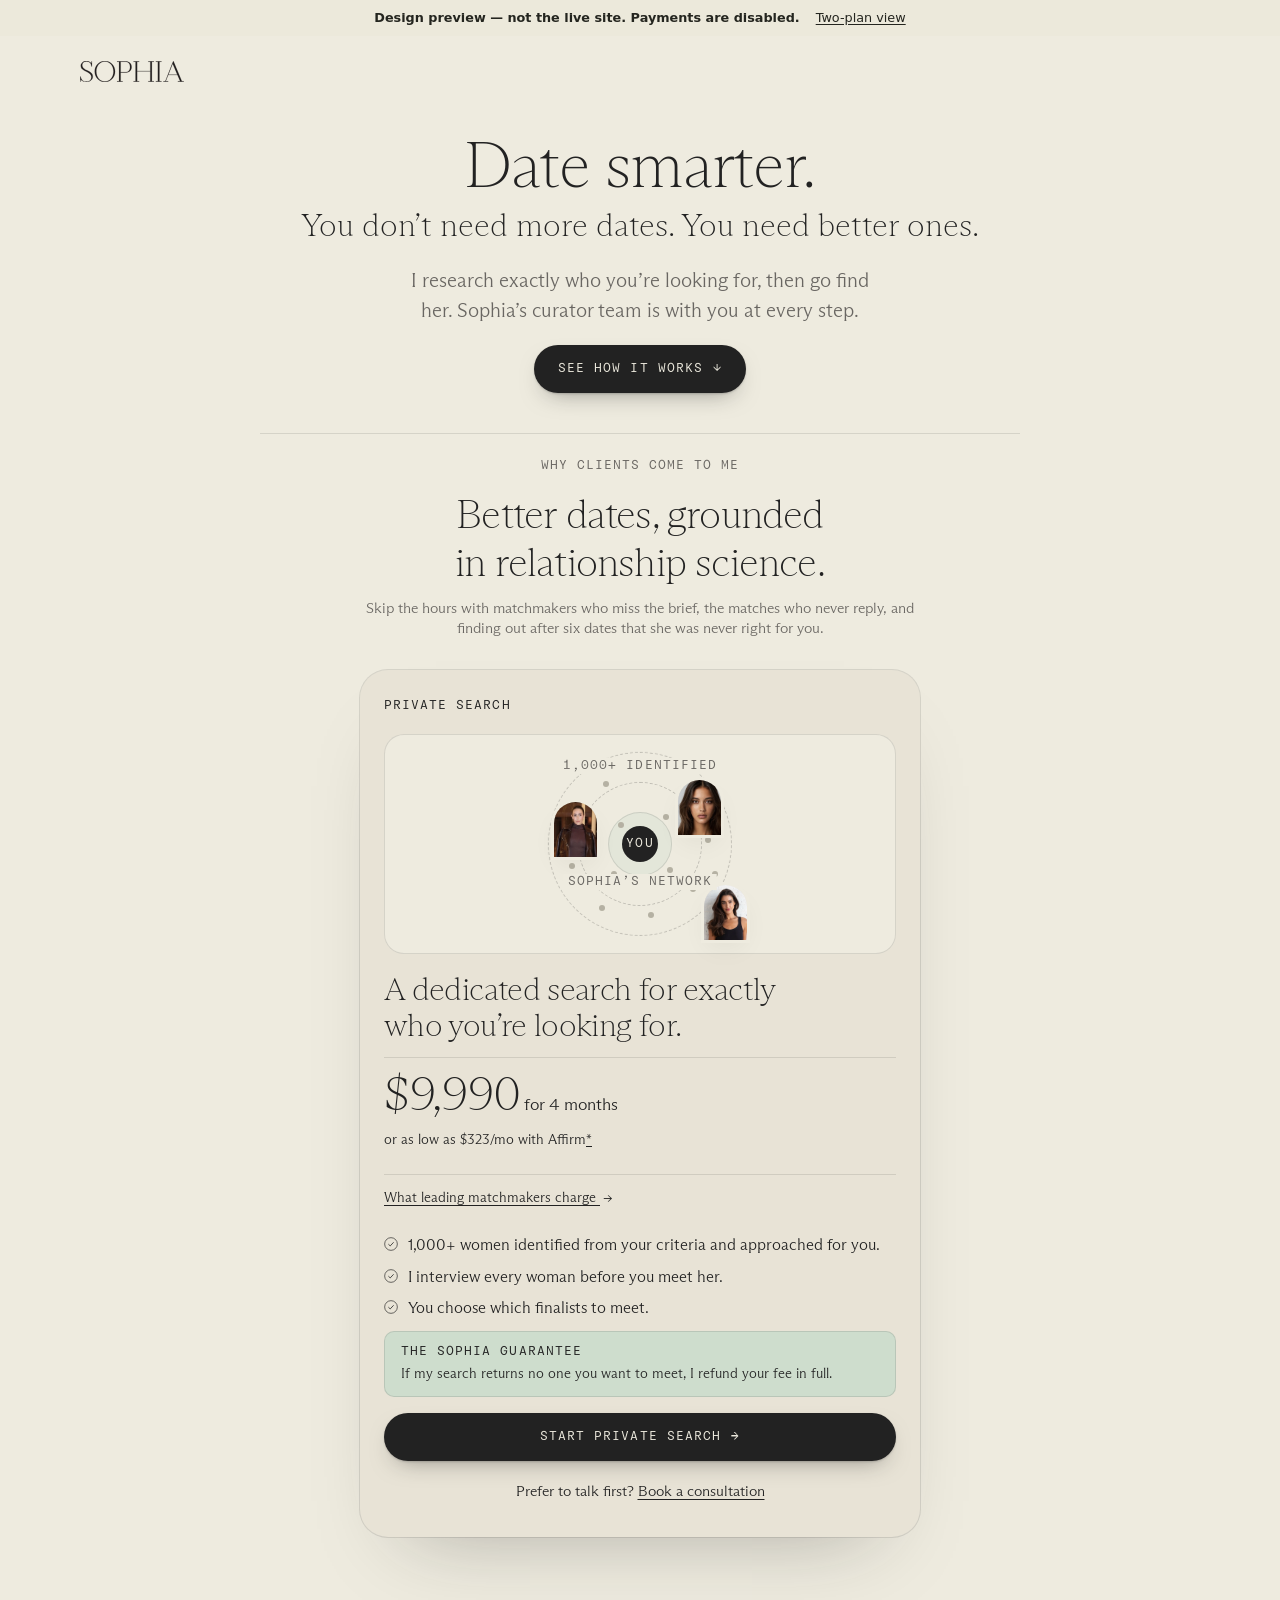
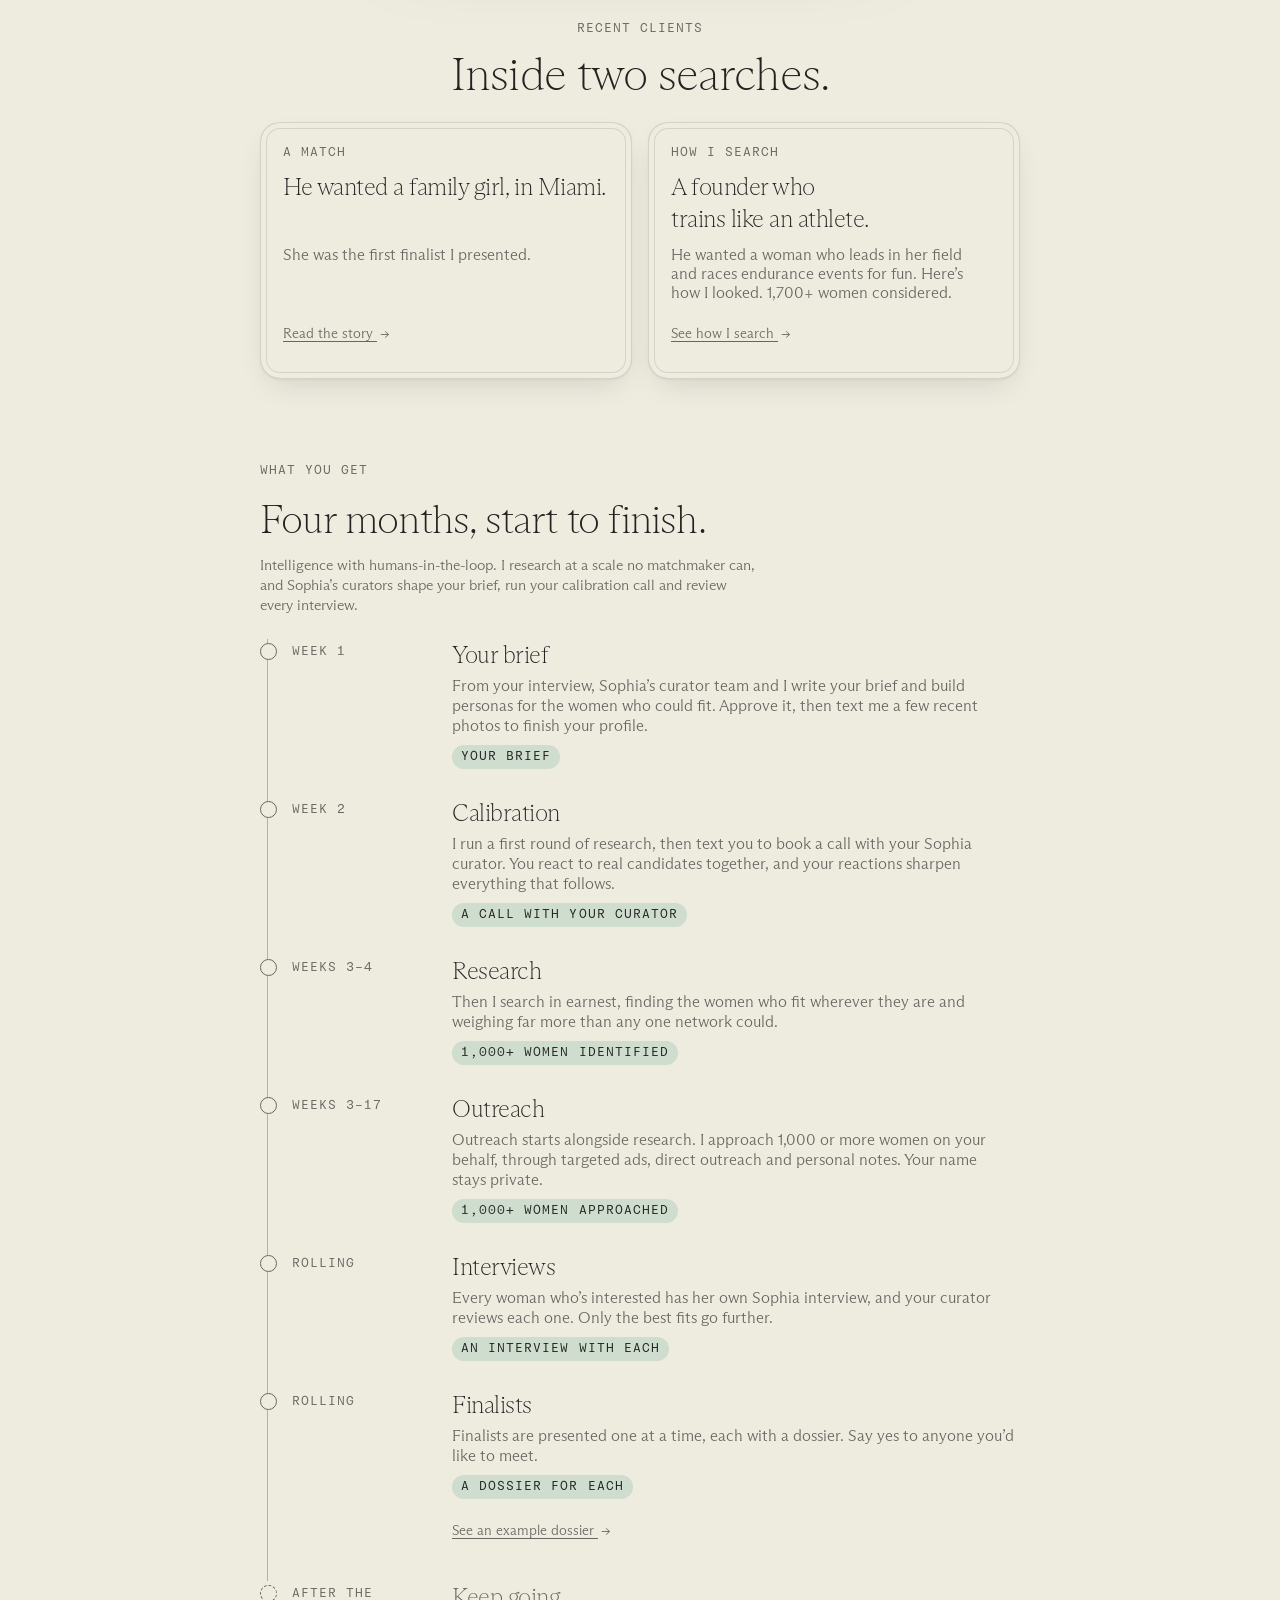
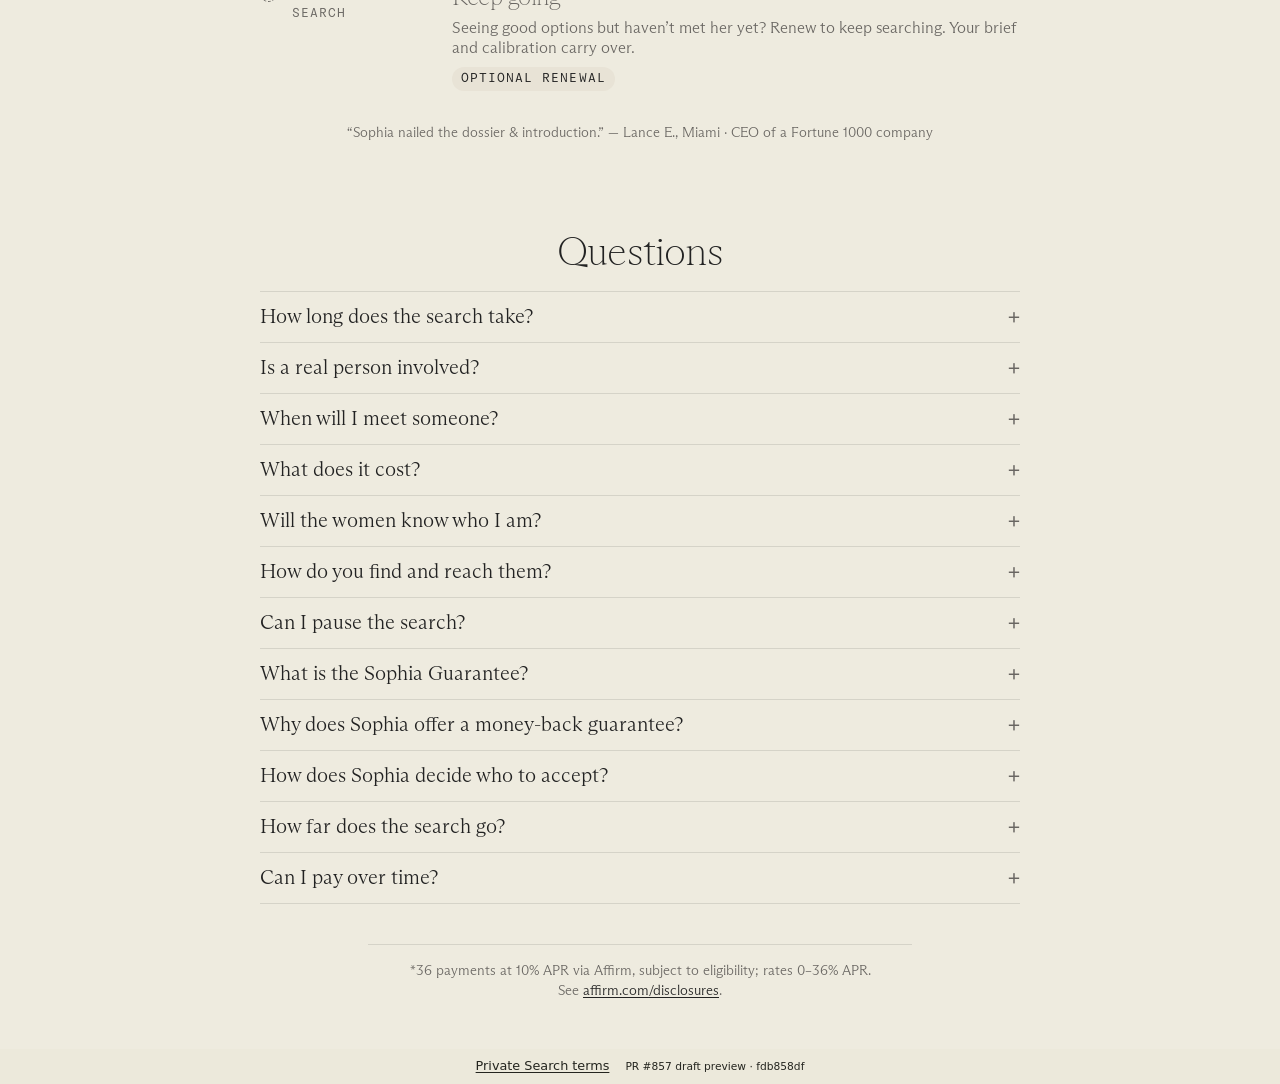
==== commit 6e78c3fc: "Update design preview to fdb858df. Not the live site." ====
--- a/plans/index.html
+++ b/plans/index.html
@@ -9,5 +9,5 @@
 <link rel="stylesheet" href="../preview.css">
 <script type="module" src="../preview.js"></script>
 </head>
-<body><div id="root" data-prefix="../" data-route="plans"><link rel="preload" as="image" href="../assets/plans/sophia-wordmark.svg" fetchPriority="high"/><link rel="preload" as="image" href="../assets/plans/overhaul/josephine.webp" imageSizes="56px"/><link rel="preload" as="image" href="../assets/plans/overhaul/kristina.webp" imageSizes="56px"/><link rel="preload" as="image" href="../assets/plans/overhaul/alyssa.webp" imageSizes="56px"/><aside class="preview-banner"><strong>Design preview — not the live site. Payments are disabled.</strong><a href="../two/">Two-plan view</a></aside><main class="It i  " data-plans-overhaul="true" data-plans-version="search_only_v1"><header class="Oe"><img alt="Sophia" width="104" height="21" src="../assets/plans/sophia-wordmark.svg" fetchPriority="high"/></header><section id="top" class="m"><h1>Date smarter.</h1><p class="Pe">You don’t need more dates. You need better ones.</p><p class="Qe">I research exactly who you’re looking for, then go find her. Sophia’s curator team is with you at every step.</p><a class="L Fa" href="#how">See how it works<!-- --> <span aria-hidden="true">↓</span></a></section><section id="why" class="Ct" aria-labelledby="why-title"><p class="w">Why clients come to me</p><h2 id="why-title">Better dates, grounded in relationship science.</h2><p class="Ca">Skip the hours with matchmakers who miss the brief, the matches who never reply, and finding out after six dates that she was never right for you.</p></section><section id="plans" class="Ve " aria-label="Plans"><div class="Ba"><article id="private-search" class="R Sa" aria-labelledby="search-heading"><div class="Ta"><p class="We" id="search-title">Private Search</p></div><div class="At _e"><div class="Yi s" aria-hidden="true"><span class="Ii Ki"></span><span class="Ii mt"></span><span class="Ii K"></span><span class="ft" style="left:74%;top:24%;--i:0"></span><span class="ft" style="left:86%;top:48%;--i:1"></span><span class="ft" style="left:78%;top:74%;--i:2"></span><span class="ft" style="left:56%;top:88%;--i:3"></span><span class="ft" style="left:30%;top:84%;--i:4"></span><span class="ft" style="left:14%;top:62%;--i:5"></span><span class="ft" style="left:16%;top:34%;--i:6"></span><span class="ft" style="left:32%;top:18%;--i:7"></span><span class="ft" style="left:64%;top:36%;--i:8"></span><span class="ft" style="left:66%;top:64%;--i:9"></span><span class="ft" style="left:36%;top:66%;--i:10"></span><span class="ft" style="left:40%;top:40%;--i:11"></span><span class="ft" style="left:92%;top:30%;--i:12"></span><span class="ft" style="left:8%;top:46%;--i:13"></span><span class="ft" style="left:90%;top:66%;--i:14"></span><span class="ae bt Li"><img loading="eager" alt="" sizes="56px" style="position:absolute;inset:0;width:100%;height:100%;color:transparent" src="../assets/plans/overhaul/josephine.webp"/></span><span class="ae bt Oi"><img loading="eager" alt="" sizes="56px" style="position:absolute;inset:0;width:100%;height:100%;color:transparent" src="../assets/plans/overhaul/kristina.webp"/></span><span class="ae bt Pi"><img loading="eager" alt="" sizes="56px" style="position:absolute;inset:0;width:100%;height:100%;color:transparent" src="../assets/plans/overhaul/alyssa.webp"/></span><span class="ie">You</span><span class="ee Qi">Sophia’s network</span><span class="ee Vi">1,000<!-- -->+ identified</span></div></div><h2 id="search-heading" class="ti">A dedicated search for exactly who you’re looking for.</h2><div class="q"><p><b>$9,990</b> <span>for <!-- -->4<!-- --> months</span></p><p class="Z">or as low as <!-- -->$323<!-- -->/mo with Affirm<a href="#financing-footnote" aria-label="Financing disclosure">*</a></p></div><button type="button" class="Q" aria-haspopup="dialog">What leading matchmakers charge<!-- --> <span aria-hidden="true">→</span></button><ul class="G"><li><svg class="ui " viewBox="0 0 16 16" aria-hidden="true"><circle cx="8" cy="8" r="7.25" fill="none" stroke="currentColor" stroke-width="0.75"></circle><path d="M5 8.2 7.1 10.2 11 6" fill="none" stroke="currentColor" stroke-width="0.9"></path></svg><span>1,000<!-- -->+ women identified from your criteria and approached for you.</span></li><li><svg class="ui " viewBox="0 0 16 16" aria-hidden="true"><circle cx="8" cy="8" r="7.25" fill="none" stroke="currentColor" stroke-width="0.75"></circle><path d="M5 8.2 7.1 10.2 11 6" fill="none" stroke="currentColor" stroke-width="0.9"></path></svg><span>I interview every woman before you meet her.</span></li><li><svg class="ui " viewBox="0 0 16 16" aria-hidden="true"><circle cx="8" cy="8" r="7.25" fill="none" stroke="currentColor" stroke-width="0.75"></circle><path d="M5 8.2 7.1 10.2 11 6" fill="none" stroke="currentColor" stroke-width="0.9"></path></svg><span>You choose which finalists to meet.</span></li></ul><div class="Ea"><p class="Ye">The Sophia Guarantee</p><p>If my search returns no one you want to meet, I refund your fee in full.</p></div><div class="Ma"><button id="private-search-buy" type="button" class="L">Start Private Search <span aria-hidden="true">→</span></button><button id="private-search-consultation" type="button" class="Bt">Prefer to talk first? <u>Book a consultation</u></button></div></article></div></section><section id="proof" class="z" aria-labelledby="proof-title"><p class="w">Recent clients</p><h2 id="proof-title">Inside two searches.</h2><div class="ai"><article class="k"><p class="w">A match</p><h3>He wanted a family girl, in Miami.</h3><p>She was the first finalist I presented.</p><button type="button" class="Q" aria-haspopup="dialog">Read the story<!-- --> <span aria-hidden="true">→</span></button></article><article class="k"><p class="w">How I search</p><h3>A founder who trains like an athlete.</h3><p>He wanted a woman who leads in her field and races endurance events for fun. Here’s how I looked. 1,700+ women considered.</p><button type="button" class="Q" aria-haspopup="dialog">See how I search<!-- --> <span aria-hidden="true">→</span></button></article></div></section><section id="how" class="ii" aria-labelledby="how-title"><p class="w">What you get</p><h2 id="how-title">Four months, start to finish.</h2><p class="Na">Intelligence with humans-in-the-loop. I research at a scale no matchmaker can, and Sophia’s curators shape your brief, run your calibration call and review every interview.</p><ol class="r" role="list"><li><span class="Le">Week 1</span><div><h3>Your brief</h3><p>From your interview, Sophia’s curator team and I write your brief and build personas for the women who could fit. Approve it, then text me a few recent photos to finish your profile.</p><span class="St">Your brief</span></div></li><li><span class="Le">Week 2</span><div><h3>Calibration</h3><p>I run a first round of research, then text you to book a call with your Sophia curator. You react to real candidates together, and your reactions sharpen everything that follows.</p><span class="St">A call with your curator</span></div></li><li><span class="Le">Weeks 3–4</span><div><h3>Research</h3><p>Then I search in earnest, finding the women who fit wherever they are and weighing far more than any one network could.</p><span class="St">1,000+ women identified</span></div></li><li><span class="Le">Weeks 3–17</span><div><h3>Outreach</h3><p>Outreach starts alongside research. I approach 1,000 or more women on your behalf, through targeted ads, direct outreach and personal notes. Your name stays private.</p><span class="St">1,000+ women approached</span></div></li><li><span class="Le">Rolling</span><div><h3>Interviews</h3><p>Every woman who’s interested has her own Sophia interview, and your curator reviews each one. Only the best fits go further.</p><span class="St">An interview with each</span></div></li><li><span class="Le">Rolling</span><div><h3>Finalists</h3><p>Finalists are presented one at a time, each with a dossier. Say yes to anyone you’d like to meet.</p><span class="St">A dossier for each</span><button type="button" class="Q qa" aria-haspopup="dialog">See an example dossier<!-- --> <span aria-hidden="true">→</span></button></div></li><li class="Tt"><span class="Le">After the search</span><div><h3>Keep going</h3><p>Seeing good options but haven’t met her yet? Renew to keep searching. Your brief and calibration carry over.</p><span class="St">Optional renewal</span></div></li></ol></section><p class="Ha">“Sophia nailed the dossier &amp; introduction.” — Lance E., Miami · CEO of a Fortune 1000 company</p><section class="Dt" aria-labelledby="faq-title"><h2 id="faq-title">Questions</h2><div><details class="f"><summary>How long does the search take?</summary><p>Four months from the day you’re charged. Outreach starts in your third week. Seeing good options when it ends? Renew to keep searching.</p></details><details class="f"><summary>Is a real person involved?</summary><p>Yes. Sophia’s curator team reviews your interview, shapes your brief with you and runs your calibration call. I do the research and outreach, and your curator reviews every woman before she reaches you.</p></details><details class="f"><summary>When will I meet someone?</summary><p>As soon as a woman says yes and passes my interview. To get there, I approach 1,000 or more women on your behalf.</p></details><details class="f"><summary>What does it cost?</summary><p>$9,990 for four months, once. No subscription. Or pay over time with Affirm, as low as $323/mo.*</p></details><details class="f"><summary>Will the women know who I am?</summary><p>Not at first. I describe you without your name, and share your profile only with women I’ve interviewed.</p></details><details class="f"><summary>How do you find and reach them?</summary><p>I identify 1,000+ women who fit your brief, wherever they are, then reach them through targeted ads, direct outreach and personal notes. Your name stays private during outreach.</p></details><details class="f"><summary>Can I pause the search?</summary><p>Yes, once, for up to four weeks after outreach begins, say if you start seeing someone I’ve presented. Your clock stops while you’re paused, and the search picks up when the pause ends, or sooner if you ask.</p></details><details class="f"><summary>What is the Sophia Guarantee?</summary><p>If my search returns no one you want to meet, I refund your fee in full. It’s decided when the search ends.</p></details><details class="f"><summary>Why does Sophia offer a money-back guarantee?</summary><p>I want my incentives to match yours, so I’m betting on my own work.</p></details><details class="f"><summary>How does Sophia decide who to accept?</summary><p>Sophia’s membership team accepts you when they believe I can succeed for you. With the guarantee, I’m betting on it. If your search looks harder than four months allows, I may ask for a consultation to revise the scope: more time and budget, or relaxing a few filters once you’ve seen the tradeoffs.</p></details><details class="f"><summary>How far does the search go?</summary><p>As far as it takes. For one client, a founder who trains like an athlete, I considered more than 1,700 women in his first round alone.</p></details><details class="f"><summary>Can I pay over time?</summary><p>Yes. As low as $323/mo with Affirm, subject to approval.* You’ll see your options at checkout.</p></details></div></section><p id="financing-footnote" class="N">*<!-- -->36 payments at 10% APR via Affirm, subject to eligibility; rates 0–36% APR. See<!-- --> <a href="https://www.affirm.com/disclosures" target="_blank" rel="noopener">affirm.com/disclosures</a>.</p></main><footer class="preview-footer"><a href="../terms/#private-search">Private Search terms</a><small>PR #857 draft preview · <!-- -->2d02b04c</small></footer></div></body>
+<body><div id="root" data-prefix="../" data-route="plans"><link rel="preload" as="image" href="../assets/plans/sophia-wordmark.svg" fetchPriority="high"/><link rel="preload" as="image" href="../assets/plans/overhaul/josephine.webp" imageSizes="56px"/><link rel="preload" as="image" href="../assets/plans/overhaul/kristina.webp" imageSizes="56px"/><link rel="preload" as="image" href="../assets/plans/overhaul/alyssa.webp" imageSizes="56px"/><aside class="preview-banner"><strong>Design preview — not the live site. Payments are disabled.</strong><a href="../two/">Two-plan view</a></aside><main class="It i  " data-plans-overhaul="true" data-plans-version="search_only_v1"><header class="Oe"><img alt="Sophia" width="104" height="21" src="../assets/plans/sophia-wordmark.svg" fetchPriority="high"/></header><section id="top" class="m"><h1>Date smarter.</h1><p class="Pe">You don’t need more dates. You need better ones.</p><p class="Qe">I research exactly who you’re looking for, then go find her. Sophia’s curator team is with you at every step.</p><a class="L Fa" href="#how">See how it works<!-- --> <span aria-hidden="true">↓</span></a></section><section id="why" class="Ct" aria-labelledby="why-title"><p class="w">Why clients come to me</p><h2 id="why-title">Better dates, grounded in relationship science.</h2><p class="Ca">Skip the hours with matchmakers who miss the brief, the matches who never reply, and finding out after six dates that she was never right for you.</p></section><section id="plans" class="Ve " aria-label="Plans"><div class="Ba"><article id="private-search" class="R Sa" aria-labelledby="search-heading"><div class="Ta"><p class="We" id="search-title">Private Search</p></div><div class="At _e"><div class="Yi s" aria-hidden="true"><span class="Ii Ki"></span><span class="Ii mt"></span><span class="Ii K"></span><span class="ft" style="left:74%;top:24%;--i:0"></span><span class="ft" style="left:86%;top:48%;--i:1"></span><span class="ft" style="left:78%;top:74%;--i:2"></span><span class="ft" style="left:56%;top:88%;--i:3"></span><span class="ft" style="left:30%;top:84%;--i:4"></span><span class="ft" style="left:14%;top:62%;--i:5"></span><span class="ft" style="left:16%;top:34%;--i:6"></span><span class="ft" style="left:32%;top:18%;--i:7"></span><span class="ft" style="left:64%;top:36%;--i:8"></span><span class="ft" style="left:66%;top:64%;--i:9"></span><span class="ft" style="left:36%;top:66%;--i:10"></span><span class="ft" style="left:40%;top:40%;--i:11"></span><span class="ft" style="left:92%;top:30%;--i:12"></span><span class="ft" style="left:8%;top:46%;--i:13"></span><span class="ft" style="left:90%;top:66%;--i:14"></span><span class="ae bt Li"><img loading="eager" alt="" sizes="56px" style="position:absolute;inset:0;width:100%;height:100%;color:transparent" src="../assets/plans/overhaul/josephine.webp"/></span><span class="ae bt Oi"><img loading="eager" alt="" sizes="56px" style="position:absolute;inset:0;width:100%;height:100%;color:transparent" src="../assets/plans/overhaul/kristina.webp"/></span><span class="ae bt Pi"><img loading="eager" alt="" sizes="56px" style="position:absolute;inset:0;width:100%;height:100%;color:transparent" src="../assets/plans/overhaul/alyssa.webp"/></span><span class="ie">You</span><span class="ee Qi">Sophia’s network</span><span class="ee Vi">1,000<!-- -->+ identified</span></div></div><h2 id="search-heading" class="ti">A dedicated search for exactly who you’re looking for.</h2><div class="q"><p><b>$9,990</b> <span>for <!-- -->4<!-- --> months</span></p><p class="Z">or as low as <!-- -->$323<!-- -->/mo with Affirm<a href="#financing-footnote" aria-label="Financing disclosure">*</a></p></div><button type="button" class="Q" aria-haspopup="dialog">What leading matchmakers charge<!-- --> <span aria-hidden="true">→</span></button><ul class="G"><li><svg class="ui " viewBox="0 0 16 16" aria-hidden="true"><circle cx="8" cy="8" r="7.25" fill="none" stroke="currentColor" stroke-width="0.75"></circle><path d="M5 8.2 7.1 10.2 11 6" fill="none" stroke="currentColor" stroke-width="0.9"></path></svg><span>1,000<!-- -->+ women identified from your criteria and approached for you.</span></li><li><svg class="ui " viewBox="0 0 16 16" aria-hidden="true"><circle cx="8" cy="8" r="7.25" fill="none" stroke="currentColor" stroke-width="0.75"></circle><path d="M5 8.2 7.1 10.2 11 6" fill="none" stroke="currentColor" stroke-width="0.9"></path></svg><span>I interview every woman before you meet her.</span></li><li><svg class="ui " viewBox="0 0 16 16" aria-hidden="true"><circle cx="8" cy="8" r="7.25" fill="none" stroke="currentColor" stroke-width="0.75"></circle><path d="M5 8.2 7.1 10.2 11 6" fill="none" stroke="currentColor" stroke-width="0.9"></path></svg><span>You choose which finalists to meet.</span></li></ul><div class="Ea"><p class="Ye">The Sophia Guarantee</p><p>If my search returns no one you want to meet, I refund your fee in full.</p></div><div class="Ma"><button id="private-search-buy" type="button" class="L">Start Private Search <span aria-hidden="true">→</span></button><button id="private-search-consultation" type="button" class="Bt">Prefer to talk first? <u>Book a consultation</u></button></div></article></div></section><section id="proof" class="z" aria-labelledby="proof-title"><p class="w">Recent clients</p><h2 id="proof-title">Inside two searches.</h2><div class="ai"><article class="k"><p class="w">A match</p><h3>He wanted a family girl, in Miami.</h3><p>She was the first finalist I presented.</p><button type="button" class="Q" aria-haspopup="dialog">Read the story<!-- --> <span aria-hidden="true">→</span></button></article><article class="k"><p class="w">How I search</p><h3>A founder who trains like an athlete.</h3><p>He wanted a woman who leads in her field and races endurance events for fun. Here’s how I looked. 1,700+ women considered.</p><button type="button" class="Q" aria-haspopup="dialog">See how I search<!-- --> <span aria-hidden="true">→</span></button></article></div></section><section id="how" class="ii" aria-labelledby="how-title"><p class="w">What you get</p><h2 id="how-title">Four months, start to finish.</h2><p class="Na">Intelligence with humans-in-the-loop. I research at a scale no matchmaker can, and Sophia’s curators shape your brief, run your calibration call and review every interview.</p><ol class="r" role="list"><li><span class="Le">Week 1</span><div><h3>Your brief</h3><p>From your interview, Sophia’s curator team and I write your brief and build personas for the women who could fit. Approve it, then text me a few recent photos to finish your profile.</p><span class="St">Your brief</span></div></li><li><span class="Le">Week 2</span><div><h3>Calibration</h3><p>I run a first round of research, then text you to book a call with your Sophia curator. You react to real candidates together, and your reactions sharpen everything that follows.</p><span class="St">A call with your curator</span></div></li><li><span class="Le">Weeks 3–4</span><div><h3>Research</h3><p>Then I search in earnest, finding the women who fit wherever they are and weighing far more than any one network could.</p><span class="St">1,000+ women identified</span></div></li><li><span class="Le">Weeks 3–17</span><div><h3>Outreach</h3><p>Outreach starts alongside research. I approach 1,000 or more women on your behalf, through targeted ads, direct outreach and personal notes. Your name stays private.</p><span class="St">1,000+ women approached</span></div></li><li><span class="Le">Rolling</span><div><h3>Interviews</h3><p>Every woman who’s interested has her own Sophia interview, and your curator reviews each one. Only the best fits go further.</p><span class="St">An interview with each</span></div></li><li><span class="Le">Rolling</span><div><h3>Finalists</h3><p>Finalists are presented one at a time, each with a dossier. Say yes to anyone you’d like to meet.</p><span class="St">A dossier for each</span><button type="button" class="Q qa" aria-haspopup="dialog">See an example dossier<!-- --> <span aria-hidden="true">→</span></button></div></li><li class="Tt"><span class="Le">After the search</span><div><h3>Keep going</h3><p>Seeing good options but haven’t met her yet? Renew to keep searching. Your brief and calibration carry over.</p><span class="St">Optional renewal</span></div></li></ol></section><p class="Ha">“Sophia nailed the dossier &amp; introduction.” — Lance E., Miami · CEO of a Fortune 1000 company</p><section class="Dt" aria-labelledby="faq-title"><h2 id="faq-title">Questions</h2><div><details class="f"><summary>How long does the search take?</summary><p>Four months from the day you’re charged. Outreach starts in your third week. Seeing good options when it ends? Renew to keep searching.</p></details><details class="f"><summary>Is a real person involved?</summary><p>Yes. Sophia’s curator team reviews your interview, shapes your brief with you and runs your calibration call. I do the research and outreach, and your curator reviews every woman before she reaches you.</p></details><details class="f"><summary>When will I meet someone?</summary><p>As soon as a woman says yes and passes my interview. To get there, I approach 1,000 or more women on your behalf.</p></details><details class="f"><summary>What does it cost?</summary><p>$9,990 for four months, once. No subscription. Or pay over time with Affirm, as low as $323/mo.*</p></details><details class="f"><summary>Will the women know who I am?</summary><p>Not at first. I describe you without your name, and share your profile only with women I’ve interviewed.</p></details><details class="f"><summary>How do you find and reach them?</summary><p>I identify 1,000+ women who fit your brief, wherever they are, then reach them through targeted ads, direct outreach and personal notes. Your name stays private during outreach.</p></details><details class="f"><summary>Can I pause the search?</summary><p>Yes, once, for up to four weeks after outreach begins, say if you start seeing someone I’ve presented. Your clock stops while you’re paused, and the search picks up when the pause ends, or sooner if you ask.</p></details><details class="f"><summary>What is the Sophia Guarantee?</summary><p>If my search returns no one you want to meet, I refund your fee in full. It’s decided when the search ends.</p></details><details class="f"><summary>Why does Sophia offer a money-back guarantee?</summary><p>I want my incentives to match yours, so I’m betting on my own work.</p></details><details class="f"><summary>How does Sophia decide who to accept?</summary><p>Sophia’s membership team accepts you when they believe I can succeed for you. With the guarantee, I’m betting on it. If your search looks harder than four months allows, I may ask for a consultation to revise the scope: more time and budget, or relaxing a few filters once you’ve seen the tradeoffs.</p></details><details class="f"><summary>How far does the search go?</summary><p>As far as it takes. For one client, a founder who trains like an athlete, I considered more than 1,700 women in his first round alone.</p></details><details class="f"><summary>Can I pay over time?</summary><p>Yes. As low as $323/mo with Affirm, subject to approval.* You’ll see your options at checkout.</p></details></div></section><p id="financing-footnote" class="N">*<!-- -->36 payments at 10% APR via Affirm, subject to eligibility; rates 0–36% APR. See<!-- --> <a href="https://www.affirm.com/disclosures" target="_blank" rel="noopener">affirm.com/disclosures</a>.</p></main><footer class="preview-footer"><a href="../terms/#private-search">Private Search terms</a><small>PR #857 draft preview · <!-- -->fdb858df</small></footer></div></body>
 </html>
